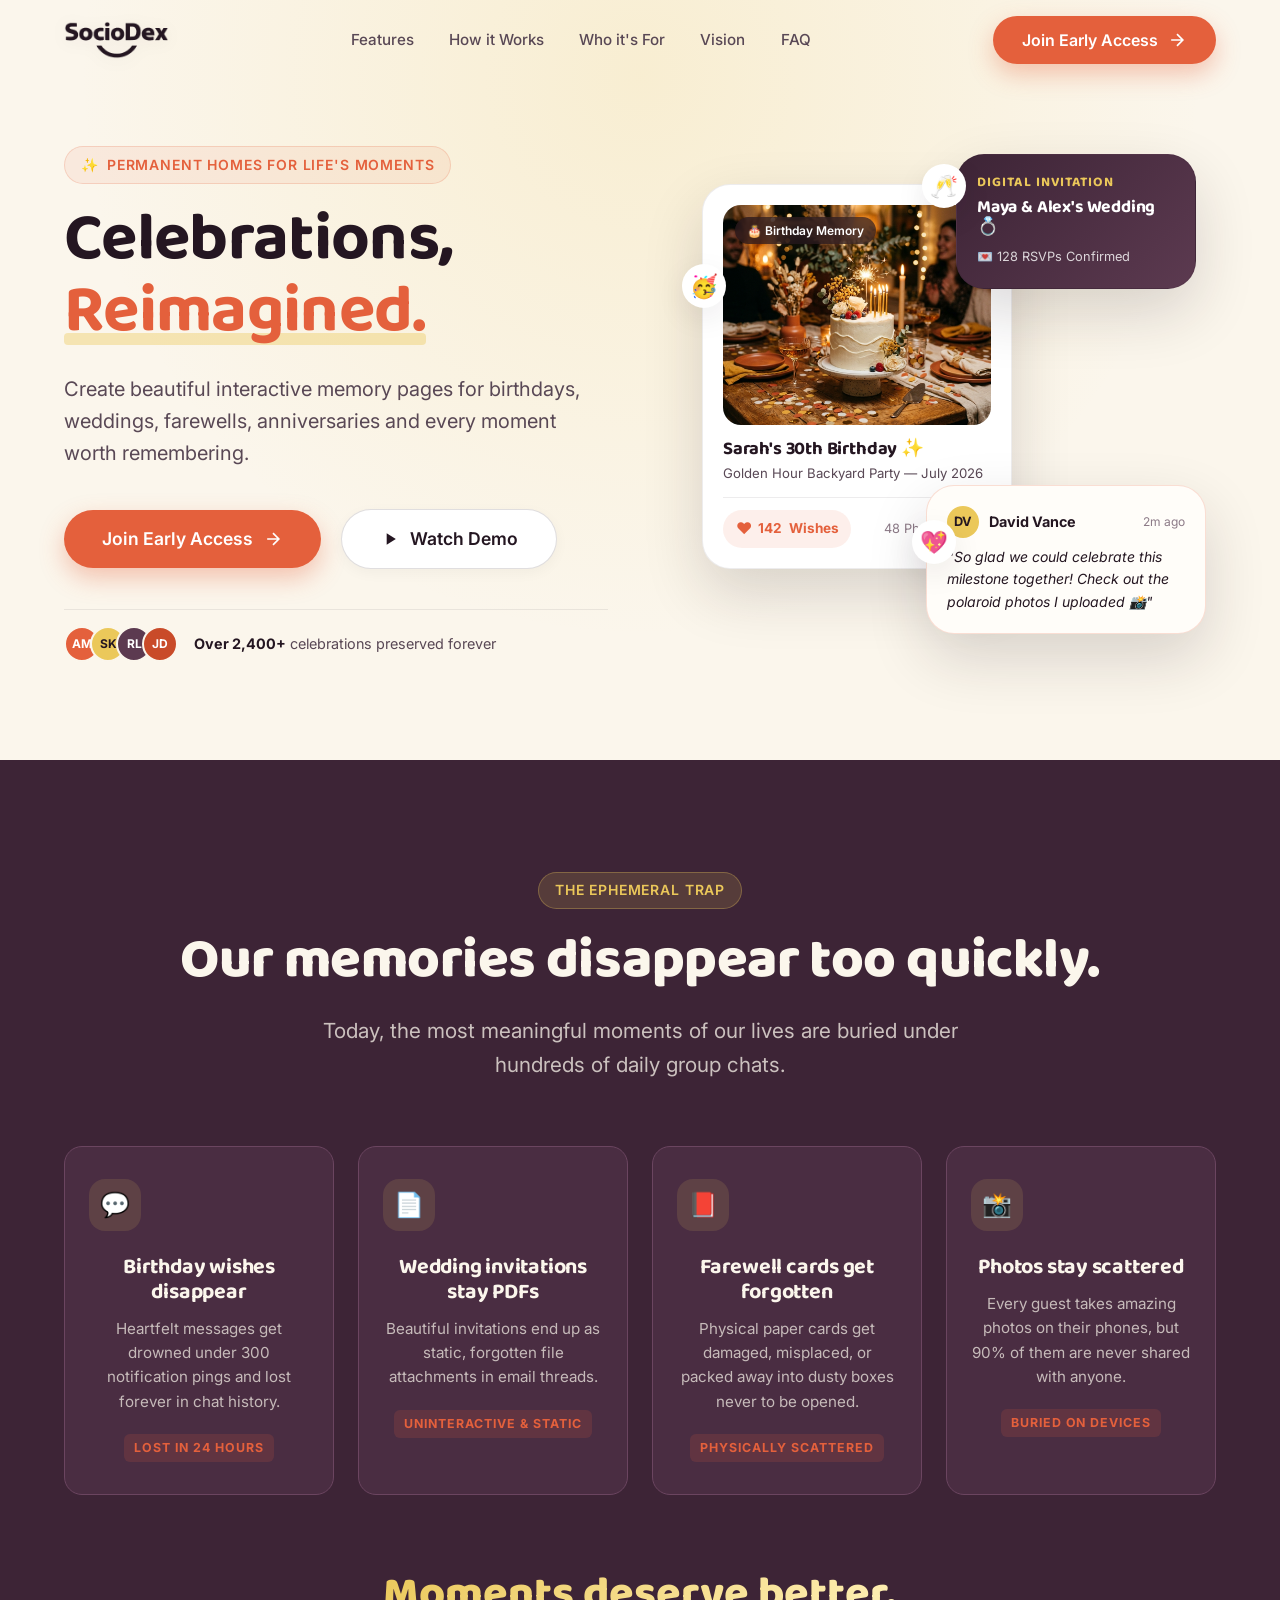
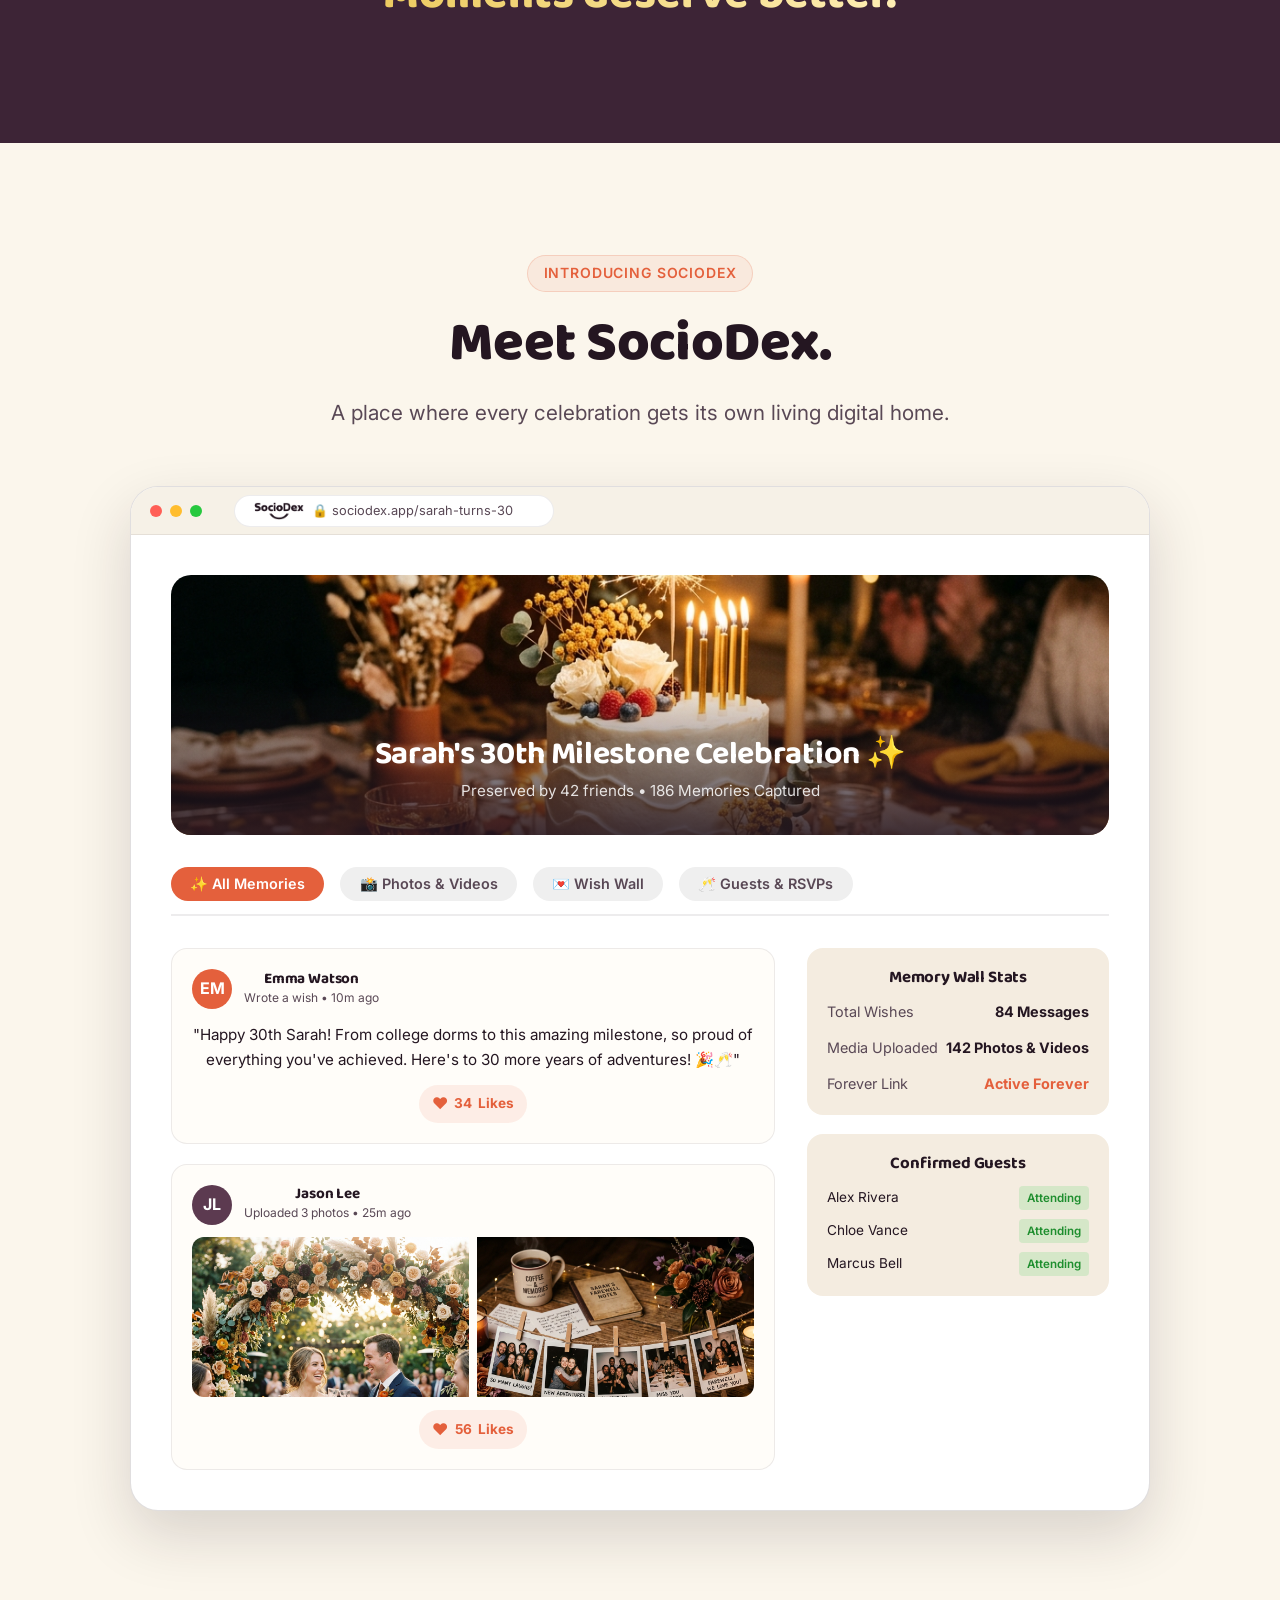
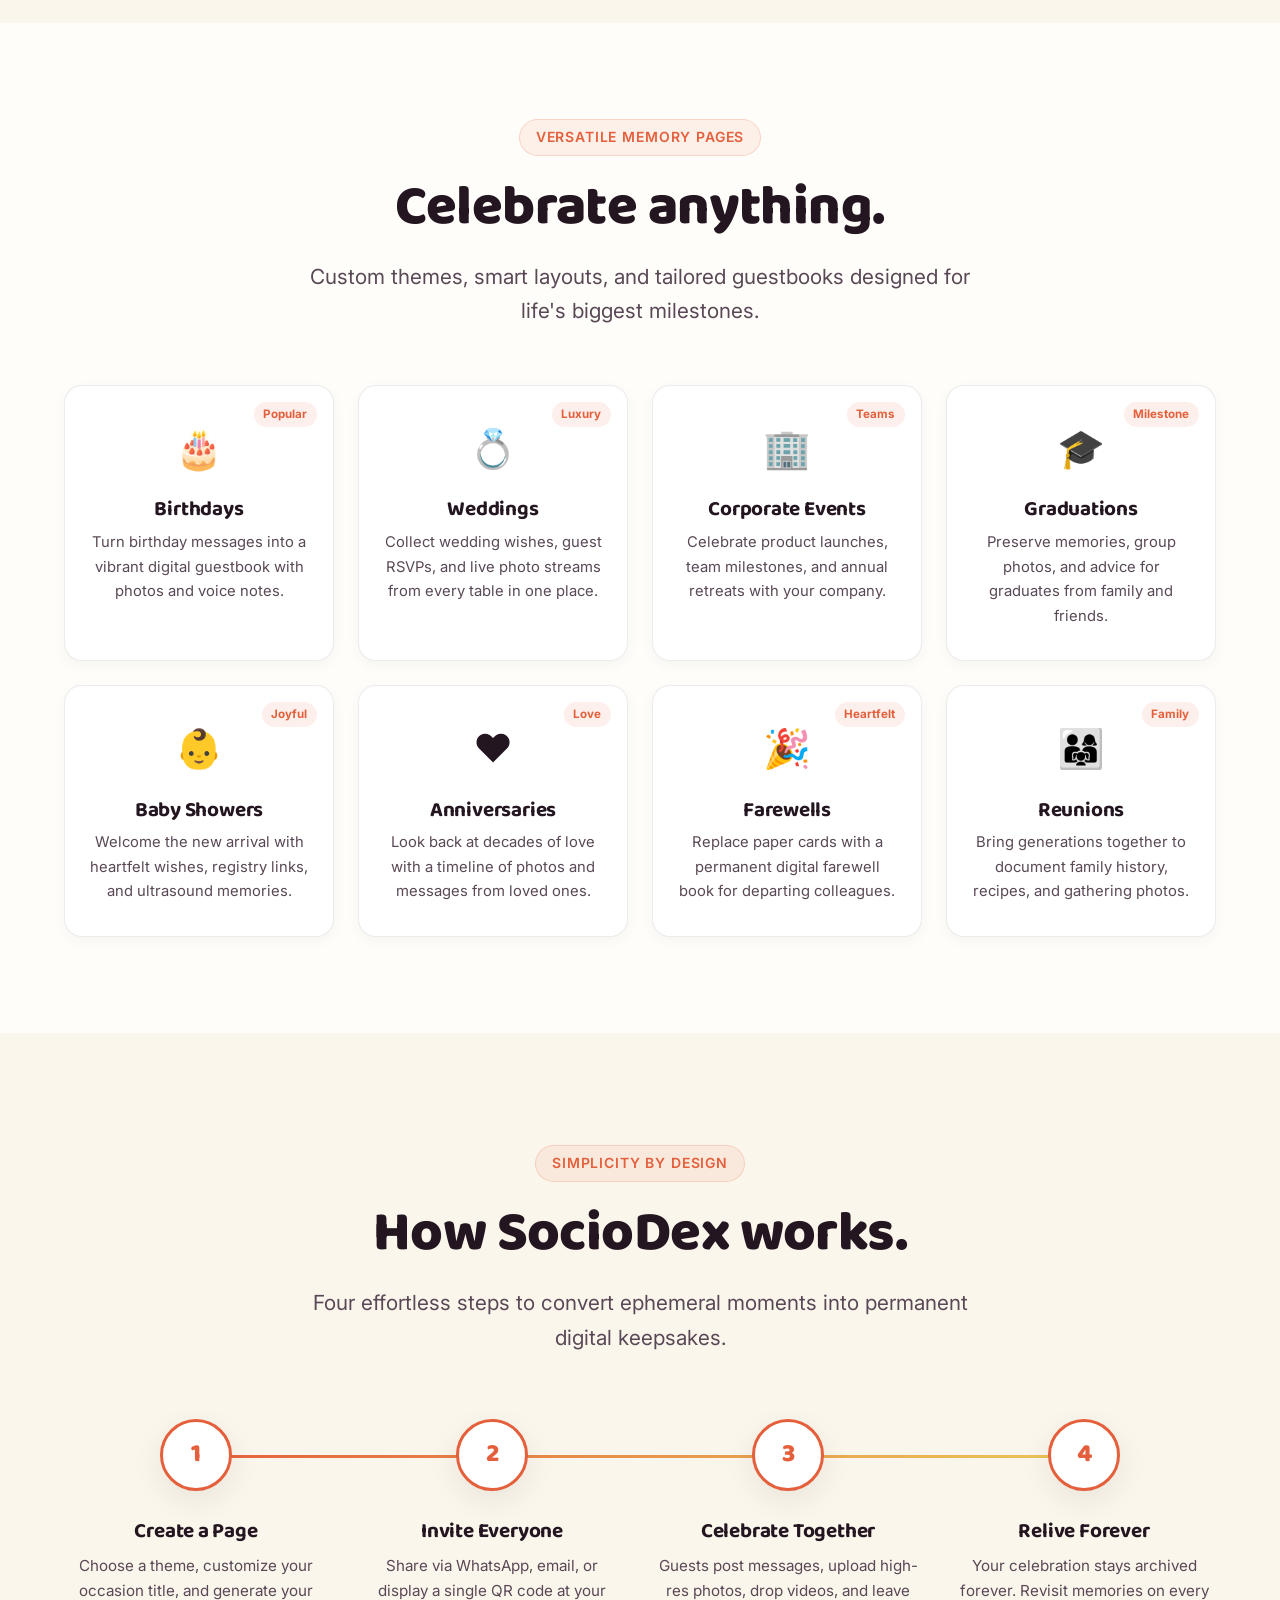
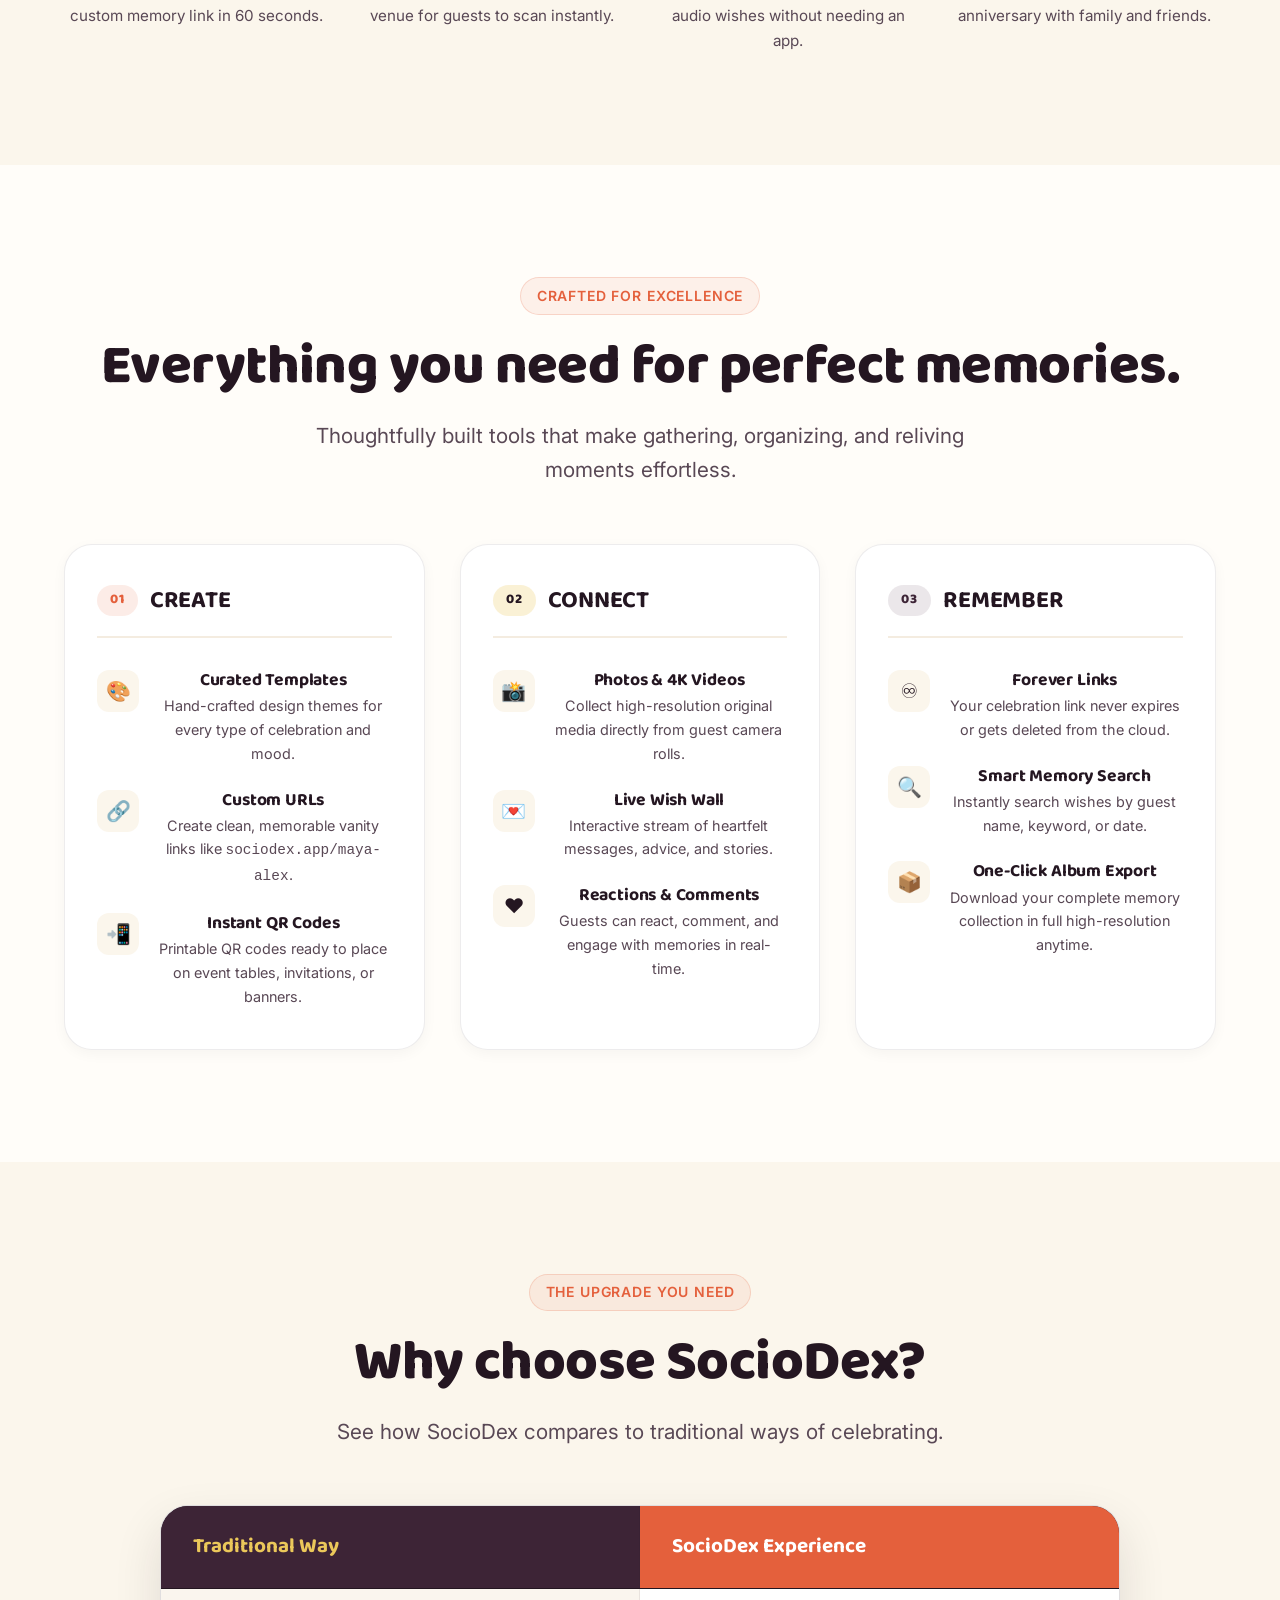
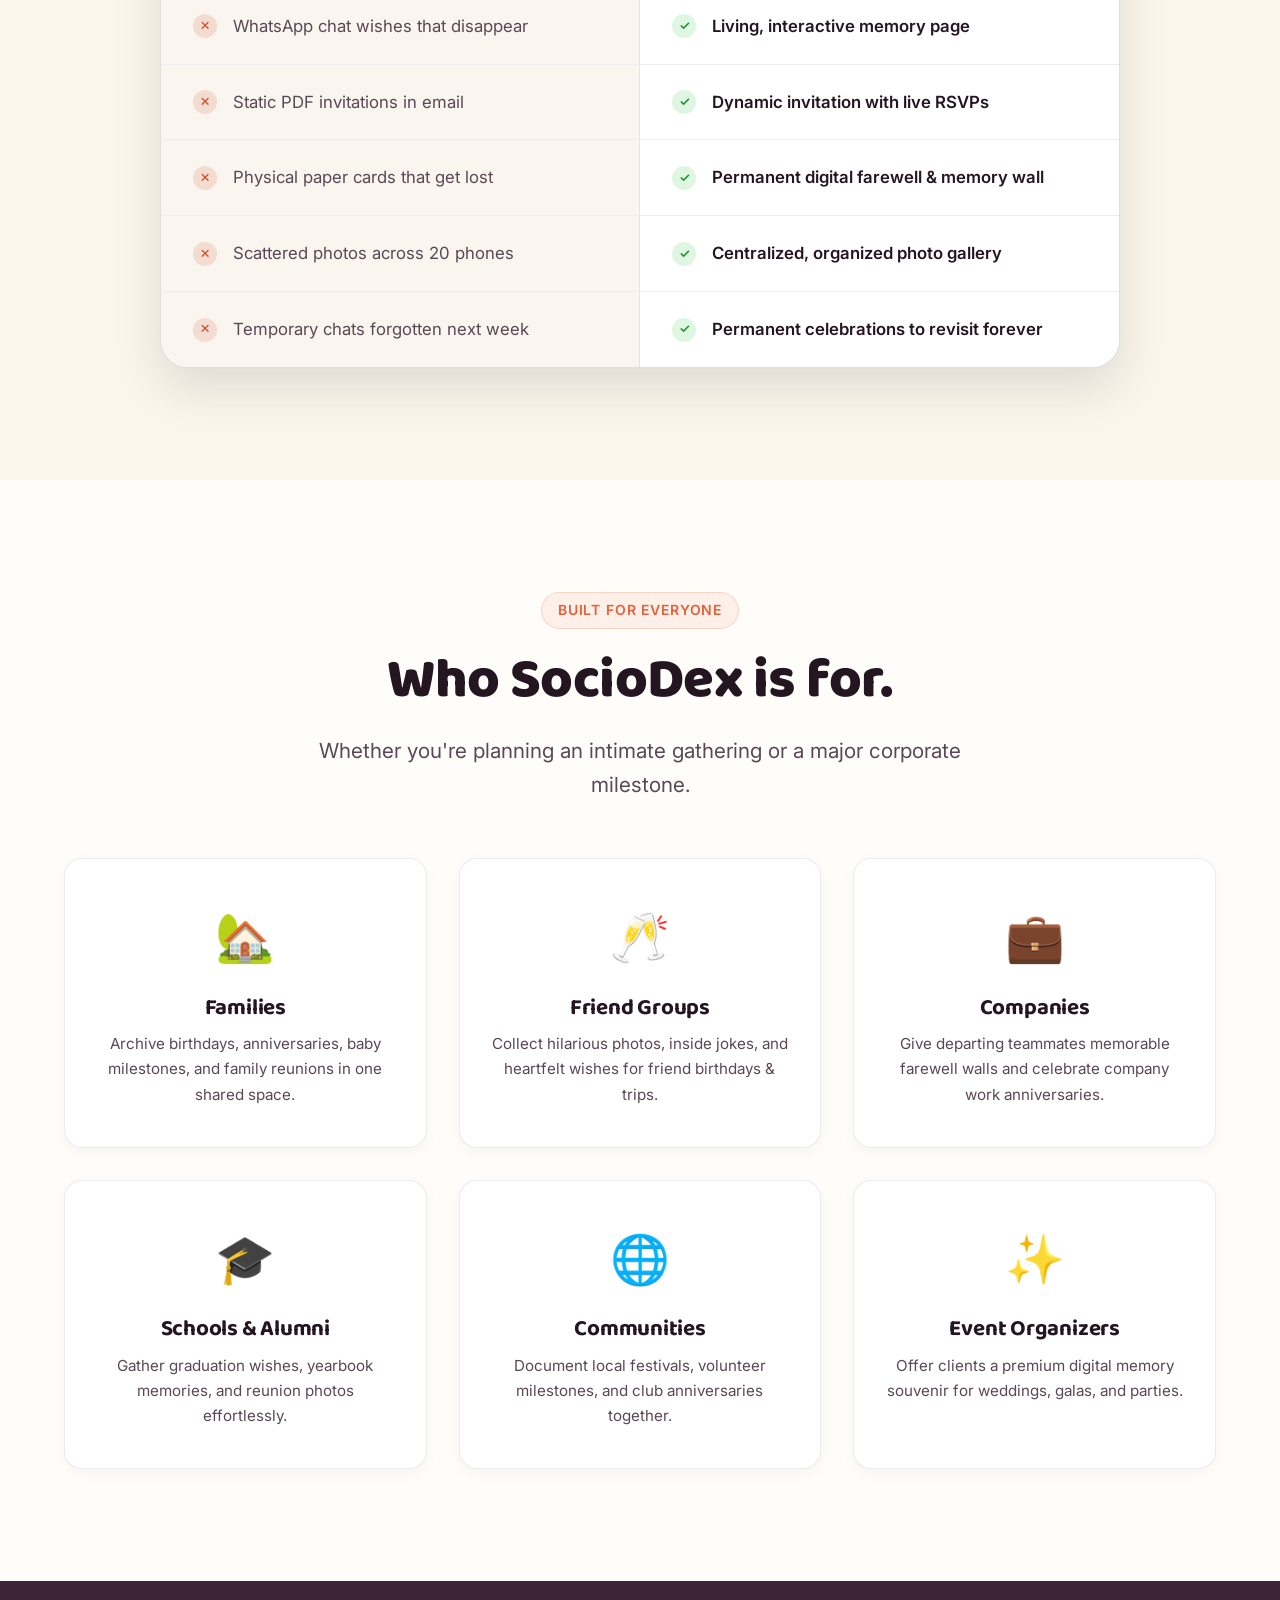
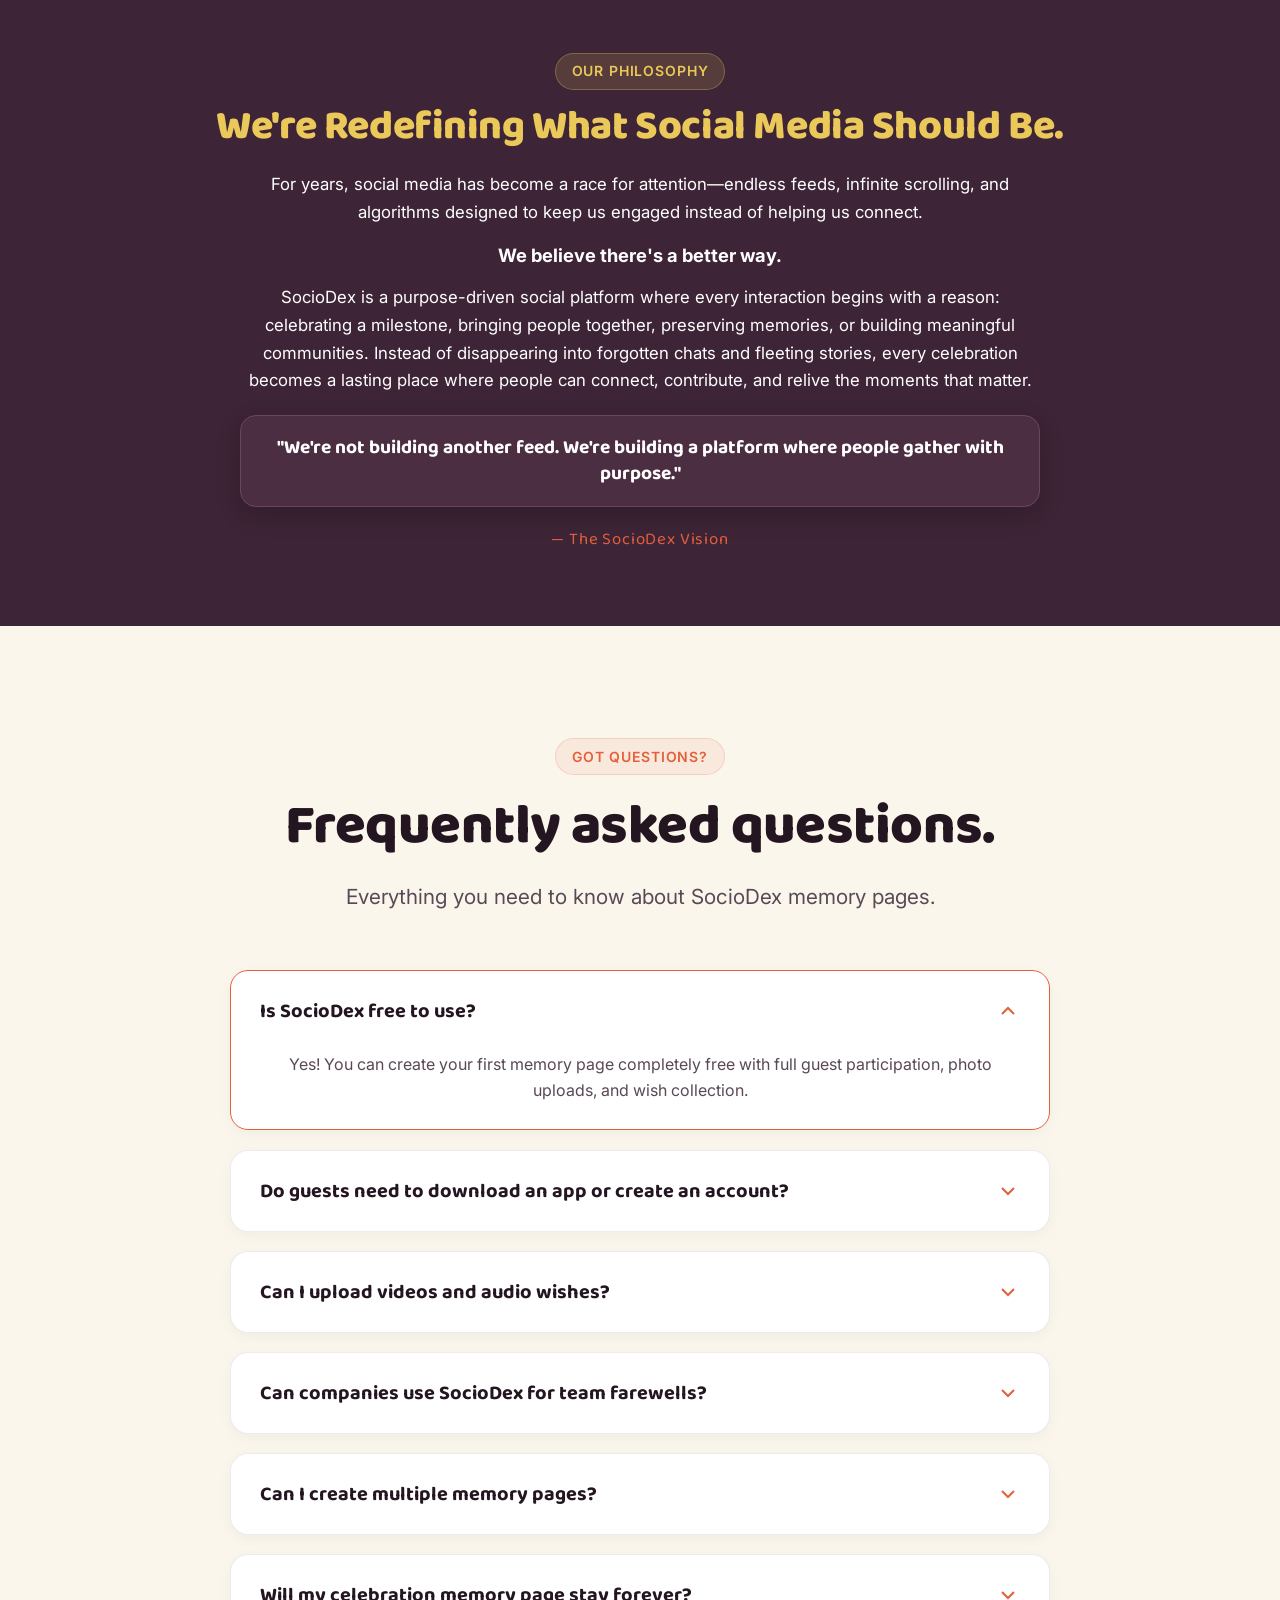
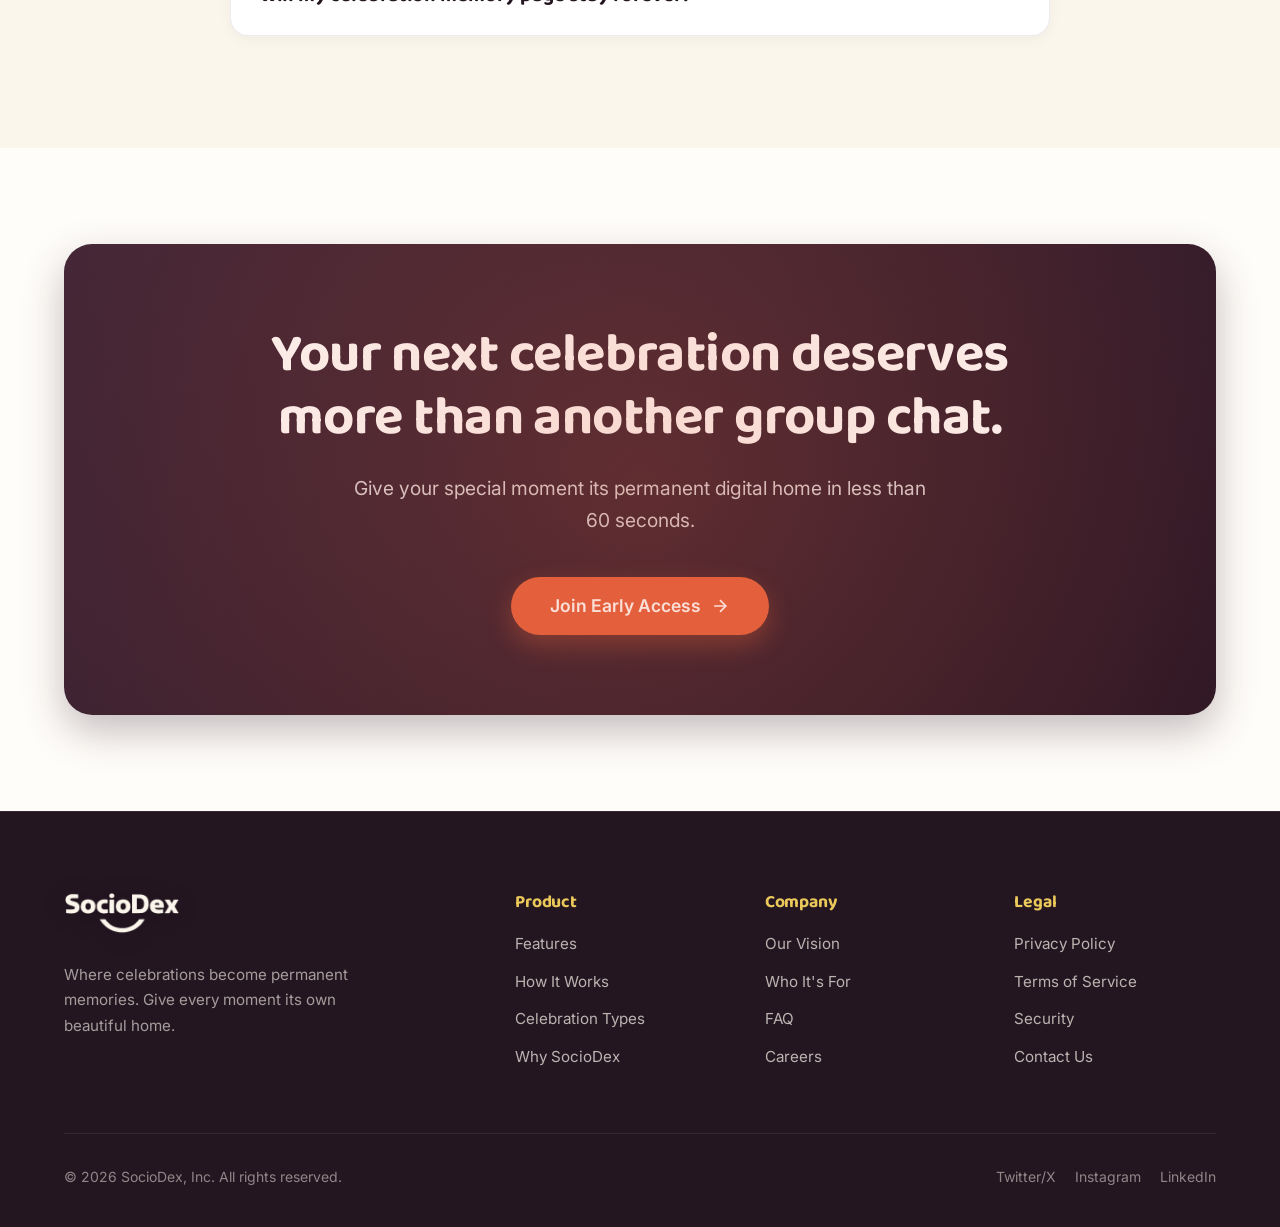
==== index.html @ 8b10e203 "Refine Vision section for bright white high-contrast text and compact single viewport height" ====
<!DOCTYPE html>
<html lang="en">
<head>
  <meta charset="UTF-8">
  <meta name="viewport" content="width=device-width, initial-scale=1.0">
  <title>SocioDex — Every celebration deserves a home</title>
  <meta name="description" content="SocioDex gives every celebration its own living digital memory page. Preserving birthdays, weddings, farewells, anniversaries, and life's moments forever.">
  
  <!-- Favicon & Stylesheet -->
  <link rel="icon" type="image/png" href="assets/images/logo_transparent.png">
  <link rel="stylesheet" href="styles.css">
  
  <!-- Preconnect Fonts -->
  <link rel="preconnect" href="https://fonts.googleapis.com">
  <link rel="preconnect" href="https://fonts.gstatic.com" crossorigin>
</head>
<body>

  <!-- Top Reading Progress Indicator -->
  <div id="scroll-progress"></div>

  <!-- Canvas Confetti Overlay -->
  <canvas id="confetti-canvas"></canvas>

  <!-- ------------------------------------------------------------------------
       NAVBAR
       ------------------------------------------------------------------------ -->
  <nav class="navbar">
    <div class="container navbar-container">
      <a href="#" class="brand-logo">
        <img src="assets/images/logo_transparent.png" alt="SocioDex Logo" class="brand-logo-img">
      </a>

      <ul class="nav-links">
        <li><a href="#features" class="nav-link">Features</a></li>
        <li><a href="#how-it-works" class="nav-link">How it Works</a></li>
        <li><a href="#who-its-for" class="nav-link">Who it's For</a></li>
        <li><a href="#vision" class="nav-link">Vision</a></li>
        <li><a href="#faq" class="nav-link">FAQ</a></li>
      </ul>

      <div class="nav-actions">
        <button class="btn btn-primary btn-trigger-early-access">
          Join Early Access
          <svg class="btn-icon" viewBox="0 0 24 24" fill="none" stroke="currentColor" stroke-width="2">
            <path d="M5 12h14M12 5l7 7-7 7"/>
          </svg>
        </button>
      </div>
    </div>
  </nav>

  <!-- ------------------------------------------------------------------------
       SECTION 1: HERO
       ------------------------------------------------------------------------ -->
  <header class="hero-section">
    <div class="container hero-grid">
      <div class="hero-content reveal-fade-up">
        <div class="eyebrow">
          <span>✨</span> Permanent Homes for Life's Moments
        </div>
        <h1 class="hero-headline">
          Celebrations, <span>Reimagined.</span>
        </h1>
        <p class="hero-subheadline">
          Create beautiful interactive memory pages for birthdays, weddings, farewells, anniversaries and every moment worth remembering.
        </p>

        <div class="hero-ctas">
          <button class="btn btn-primary btn-large btn-trigger-early-access">
            Join Early Access
            <svg class="btn-icon" viewBox="0 0 24 24" fill="none" stroke="currentColor" stroke-width="2">
              <path d="M5 12h14M12 5l7 7-7 7"/>
            </svg>
          </button>
          <button class="btn btn-secondary btn-large btn-trigger-demo">
            <svg width="20" height="20" viewBox="0 0 24 24" fill="currentColor">
              <path d="M8 5v14l11-7z"/>
            </svg>
            Watch Demo
          </button>
        </div>

        <div class="hero-social-proof">
          <div class="avatar-group">
            <div class="avatar-img" style="background-color: #E4603C;">AM</div>
            <div class="avatar-img" style="background-color: #EBC85A; color: #241621;">SK</div>
            <div class="avatar-img" style="background-color: #5C3A50;">RL</div>
            <div class="avatar-img" style="background-color: #C94B29;">JD</div>
          </div>
          <div class="proof-text">
            <strong>Over 2,400+</strong> celebrations preserved forever
          </div>
        </div>
      </div>

      <!-- Hero Visual Stage -->
      <div class="hero-visual-stage reveal-scale-in">
        <!-- Main Photo Card -->
        <div class="hero-card-base card-main-photo">
          <div class="card-photo-wrapper">
            <img src="assets/images/birthday.jpg" alt="Sarah's 30th Birthday">
            <span class="card-tag">🎂 Birthday Memory</span>
          </div>
          <div class="card-photo-info">
            <h4>Sarah's 30th Birthday ✨</h4>
            <p>Golden Hour Backyard Party — July 2026</p>
          </div>
          <div class="card-reactions-bar">
            <span class="like-btn-demo">
              <span class="heart-pop-icon">❤️</span> <span class="heart-count">142</span> Wishes
            </span>
            <span style="font-size: 0.8rem; color: var(--color-ink-light);">48 Photos Added</span>
          </div>
        </div>

        <!-- Invite Badge Card -->
        <div class="hero-card-base card-invite-badge">
          <h5>Digital Invitation</h5>
          <h4>Maya & Alex's Wedding 💍</h4>
          <div class="invite-avatars">
            <span>💌 128 RSVPs Confirmed</span>
          </div>
        </div>

        <!-- Wish Bubble Card -->
        <div class="hero-card-base card-wish-bubble">
          <div class="wish-header">
            <div class="wish-avatar">DV</div>
            <div class="wish-author">David Vance</div>
            <div class="wish-time">2m ago</div>
          </div>
          <div class="wish-text">
            "So glad we could celebrate this milestone together! Check out the polaroid photos I uploaded 📸"
          </div>
        </div>

        <!-- Floating Reactions -->
        <div class="floating-reaction react-1">🥳</div>
        <div class="floating-reaction react-2">💖</div>
        <div class="floating-reaction react-3">🥂</div>
      </div>
    </div>
  </header>

  <main>
    <!-- ------------------------------------------------------------------------
         SECTION 2: THE PROBLEM (DARK PLUM)
         ------------------------------------------------------------------------ -->
    <section class="problem-section" id="problem">
      <div class="container text-center">
        <div class="eyebrow eyebrow-dark reveal-fade-up">
          The Ephemeral Trap
        </div>
        <h2 class="section-heading reveal-fade-up">
          Our memories disappear too quickly.
        </h2>
        <p class="section-subtitle reveal-fade-up">
          Today, the most meaningful moments of our lives are buried under hundreds of daily group chats.
        </p>

        <div class="problem-grid">
          <div class="problem-card reveal-fade-up">
            <div class="problem-icon-wrap">💬</div>
            <h3>Birthday wishes disappear</h3>
            <p>Heartfelt messages get drowned under 300 notification pings and lost forever in chat history.</p>
            <span class="faded-status">Lost in 24 hours</span>
          </div>

          <div class="problem-card reveal-fade-up" style="transition-delay: 0.1s;">
            <div class="problem-icon-wrap">📄</div>
            <h3>Wedding invitations stay PDFs</h3>
            <p>Beautiful invitations end up as static, forgotten file attachments in email threads.</p>
            <span class="faded-status">Uninteractive & Static</span>
          </div>

          <div class="problem-card reveal-fade-up" style="transition-delay: 0.2s;">
            <div class="problem-icon-wrap">📕</div>
            <h3>Farewell cards get forgotten</h3>
            <p>Physical paper cards get damaged, misplaced, or packed away into dusty boxes never to be opened.</p>
            <span class="faded-status">Physically Scattered</span>
          </div>

          <div class="problem-card reveal-fade-up" style="transition-delay: 0.3s;">
            <div class="problem-icon-wrap">📸</div>
            <h3>Photos stay scattered</h3>
            <p>Every guest takes amazing photos on their phones, but 90% of them are never shared with anyone.</p>
            <span class="faded-status">Buried on Devices</span>
          </div>
        </div>

        <div class="problem-punchline reveal-scale-in">
          <span class="punchline-badge">Moments deserve better.</span>
        </div>
      </div>
    </section>

    <!-- ------------------------------------------------------------------------
         SECTION 3: THE SOLUTION (INTERACTIVE MOCKUP)
         ------------------------------------------------------------------------ -->
    <section class="solution-section" id="solution">
      <div class="container text-center">
        <div class="eyebrow reveal-fade-up">
          Introducing SocioDex
        </div>
        <h2 class="section-heading reveal-fade-up">
          Meet SocioDex.
        </h2>
        <p class="section-subtitle reveal-fade-up">
          A place where every celebration gets its own living digital home.
        </p>

        <!-- Interactive Mockup Stage -->
        <div class="mockup-wrapper reveal-scale-in">
          <div class="mockup-header-bar">
            <div class="mac-btn mac-close"></div>
            <div class="mac-btn mac-min"></div>
            <div class="mac-btn mac-max"></div>
            <div class="mockup-address-bar">
              <img src="assets/images/logo_transparent.png" alt="SocioDex" style="height: 18px; width: auto; display: inline-block;">
              <span>🔒 sociodex.app/sarah-turns-30</span>
            </div>
          </div>

          <div class="mockup-body">
            <!-- Mockup Banner -->
            <div class="mockup-hero-banner">
              <img src="assets/images/birthday.jpg" alt="Sarah's 30th Celebration">
              <div class="mockup-banner-overlay">
                <h3>Sarah's 30th Milestone Celebration ✨</h3>
                <p>Preserved by 42 friends • 186 Memories Captured</p>
              </div>
            </div>

            <!-- Mockup Nav Tabs -->
            <div class="mockup-nav-tabs">
              <button class="mockup-tab active" data-category="all">✨ All Memories</button>
              <button class="mockup-tab" data-category="photos">📸 Photos & Videos</button>
              <button class="mockup-tab" data-category="wishes">💌 Wish Wall</button>
              <button class="mockup-tab" data-category="rsvps">🥂 Guests & RSVPs</button>
            </div>

            <!-- Mockup Grid Content -->
            <div class="mockup-content-grid">
              <div class="mockup-feed-column">
                <div class="feed-card feed-card-dynamic" data-category="wishes">
                  <div class="feed-card-header">
                    <div class="feed-avatar" style="background-color: var(--color-terracotta);">EM</div>
                    <div class="feed-user">
                      <h5>Emma Watson</h5>
                      <p>Wrote a wish • 10m ago</p>
                    </div>
                  </div>
                  <p style="font-size: 0.95rem; color: var(--color-ink);">
                    "Happy 30th Sarah! From college dorms to this amazing milestone, so proud of everything you've achieved. Here's to 30 more years of adventures! 🎉🥂"
                  </p>
                  <div style="margin-top: 0.8rem;">
                    <span class="like-btn-demo">
                      <span class="heart-pop-icon">❤️</span> <span class="heart-count">34</span> Likes
                    </span>
                  </div>
                </div>

                <div class="feed-card feed-card-dynamic" data-category="photos">
                  <div class="feed-card-header">
                    <div class="feed-avatar" style="background-color: var(--color-soft-plum);">JL</div>
                    <div class="feed-user">
                      <h5>Jason Lee</h5>
                      <p>Uploaded 3 photos • 25m ago</p>
                    </div>
                  </div>
                  <div style="display: grid; grid-template-columns: 1fr 1fr; gap: 0.5rem; margin-bottom: 0.8rem; border-radius: 12px; overflow: hidden; height: 160px;">
                    <img src="assets/images/wedding.jpg" style="width:100%; height:100%; object-fit:cover;" alt="Photo memory">
                    <img src="assets/images/farewell.jpg" style="width:100%; height:100%; object-fit:cover;" alt="Photo memory 2">
                  </div>
                  <div>
                    <span class="like-btn-demo">
                      <span class="heart-pop-icon">❤️</span> <span class="heart-count">56</span> Likes
                    </span>
                  </div>
                </div>
              </div>

              <!-- Sidebar Column -->
              <div class="mockup-sidebar-column">
                <div class="sidebar-box">
                  <h4>Memory Wall Stats</h4>
                  <div style="display: flex; flex-direction: column; gap: 0.8rem; font-size: 0.9rem;">
                    <div style="display: flex; justify-content: space-between;">
                      <span style="color: var(--color-ink-muted);">Total Wishes</span>
                      <strong>84 Messages</strong>
                    </div>
                    <div style="display: flex; justify-content: space-between;">
                      <span style="color: var(--color-ink-muted);">Media Uploaded</span>
                      <strong>142 Photos & Videos</strong>
                    </div>
                    <div style="display: flex; justify-content: space-between;">
                      <span style="color: var(--color-ink-muted);">Forever Link</span>
                      <strong style="color: var(--color-terracotta);">Active Forever</strong>
                    </div>
                  </div>
                </div>

                <div class="sidebar-box">
                  <h4>Confirmed Guests</h4>
                  <div class="guest-list-mini">
                    <div class="guest-item">
                      <span>Alex Rivera</span>
                      <span class="guest-status">Attending</span>
                    </div>
                    <div class="guest-item">
                      <span>Chloe Vance</span>
                      <span class="guest-status">Attending</span>
                    </div>
                    <div class="guest-item">
                      <span>Marcus Bell</span>
                      <span class="guest-status">Attending</span>
                    </div>
                  </div>
                </div>
              </div>
            </div>

          </div>
        </div>
      </div>
    </section>

    <!-- ------------------------------------------------------------------------
         SECTION 4: CELEBRATE ANYTHING
         ------------------------------------------------------------------------ -->
    <section class="celebrate-section" id="celebrate">
      <div class="container text-center">
        <div class="eyebrow reveal-fade-up">
          Versatile Memory Pages
        </div>
        <h2 class="section-heading reveal-fade-up">
          Celebrate anything.
        </h2>
        <p class="section-subtitle reveal-fade-up">
          Custom themes, smart layouts, and tailored guestbooks designed for life's biggest milestones.
        </p>

        <div class="celebrate-grid">
          <div class="celebrate-card reveal-fade-up">
            <span class="celebrate-pill">Popular</span>
            <div class="celebrate-icon-box">🎂</div>
            <h3>Birthdays</h3>
            <p>Turn birthday messages into a vibrant digital guestbook with photos and voice notes.</p>
          </div>

          <div class="celebrate-card reveal-fade-up" style="transition-delay: 0.1s;">
            <span class="celebrate-pill">Luxury</span>
            <div class="celebrate-icon-box">💍</div>
            <h3>Weddings</h3>
            <p>Collect wedding wishes, guest RSVPs, and live photo streams from every table in one place.</p>
          </div>

          <div class="celebrate-card reveal-fade-up" style="transition-delay: 0.15s;">
            <span class="celebrate-pill">Teams</span>
            <div class="celebrate-icon-box">🏢</div>
            <h3>Corporate Events</h3>
            <p>Celebrate product launches, team milestones, and annual retreats with your company.</p>
          </div>

          <div class="celebrate-card reveal-fade-up" style="transition-delay: 0.2s;">
            <span class="celebrate-pill">Milestone</span>
            <div class="celebrate-icon-box">🎓</div>
            <h3>Graduations</h3>
            <p>Preserve memories, group photos, and advice for graduates from family and friends.</p>
          </div>

          <div class="celebrate-card reveal-fade-up" style="transition-delay: 0.25s;">
            <span class="celebrate-pill">Joyful</span>
            <div class="celebrate-icon-box">👶</div>
            <h3>Baby Showers</h3>
            <p>Welcome the new arrival with heartfelt wishes, registry links, and ultrasound memories.</p>
          </div>

          <div class="celebrate-card reveal-fade-up" style="transition-delay: 0.3s;">
            <span class="celebrate-pill">Love</span>
            <div class="celebrate-icon-box">❤️</div>
            <h3>Anniversaries</h3>
            <p>Look back at decades of love with a timeline of photos and messages from loved ones.</p>
          </div>

          <div class="celebrate-card reveal-fade-up" style="transition-delay: 0.35s;">
            <span class="celebrate-pill">Heartfelt</span>
            <div class="celebrate-icon-box">🎉</div>
            <h3>Farewells</h3>
            <p>Replace paper cards with a permanent digital farewell book for departing colleagues.</p>
          </div>

          <div class="celebrate-card reveal-fade-up" style="transition-delay: 0.4s;">
            <span class="celebrate-pill">Family</span>
            <div class="celebrate-icon-box">👨‍👩‍👧</div>
            <h3>Reunions</h3>
            <p>Bring generations together to document family history, recipes, and gathering photos.</p>
          </div>
        </div>
      </div>
    </section>

    <!-- ------------------------------------------------------------------------
         SECTION 5: HOW IT WORKS
         ------------------------------------------------------------------------ -->
    <section class="how-section" id="how-it-works">
      <div class="container text-center">
        <div class="eyebrow reveal-fade-up">
          Simplicity by Design
        </div>
        <h2 class="section-heading reveal-fade-up">
          How SocioDex works.
        </h2>
        <p class="section-subtitle reveal-fade-up">
          Four effortless steps to convert ephemeral moments into permanent digital keepsakes.
        </p>

        <div class="timeline-wrapper">
          <div class="timeline-line"></div>

          <div class="timeline-step reveal-fade-up">
            <div class="step-node">1</div>
            <div class="step-content">
              <h3>Create a Page</h3>
              <p>Choose a theme, customize your occasion title, and generate your custom memory link in 60 seconds.</p>
            </div>
          </div>

          <div class="timeline-step reveal-fade-up" style="transition-delay: 0.15s;">
            <div class="step-node">2</div>
            <div class="step-content">
              <h3>Invite Everyone</h3>
              <p>Share via WhatsApp, email, or display a single QR code at your venue for guests to scan instantly.</p>
            </div>
          </div>

          <div class="timeline-step reveal-fade-up" style="transition-delay: 0.3s;">
            <div class="step-node">3</div>
            <div class="step-content">
              <h3>Celebrate Together</h3>
              <p>Guests post messages, upload high-res photos, drop videos, and leave audio wishes without needing an app.</p>
            </div>
          </div>

          <div class="timeline-step reveal-fade-up" style="transition-delay: 0.45s;">
            <div class="step-node">4</div>
            <div class="step-content">
              <h3>Relive Forever</h3>
              <p>Your celebration stays archived forever. Revisit memories on every anniversary with family and friends.</p>
            </div>
          </div>
        </div>
      </div>
    </section>

    <!-- ------------------------------------------------------------------------
         SECTION 6: FEATURES MATRIX
         ------------------------------------------------------------------------ -->
    <section class="features-section" id="features">
      <div class="container text-center">
        <div class="eyebrow reveal-fade-up">
          Crafted for Excellence
        </div>
        <h2 class="section-heading reveal-fade-up">
          Everything you need for perfect memories.
        </h2>
        <p class="section-subtitle reveal-fade-up">
          Thoughtfully built tools that make gathering, organizing, and reliving moments effortless.
        </p>

        <div class="features-matrix">
          <!-- Column 1: CREATE -->
          <div class="feature-column reveal-fade-up">
            <div class="column-header">
              <span class="column-badge badge-create">01</span>
              <h3>CREATE</h3>
            </div>
            <div class="feature-list">
              <div class="feature-item">
                <div class="feature-icon-box">🎨</div>
                <div class="feature-info">
                  <h4>Curated Templates</h4>
                  <p>Hand-crafted design themes for every type of celebration and mood.</p>
                </div>
              </div>
              <div class="feature-item">
                <div class="feature-icon-box">🔗</div>
                <div class="feature-info">
                  <h4>Custom URLs</h4>
                  <p>Create clean, memorable vanity links like <code>sociodex.app/maya-alex</code>.</p>
                </div>
              </div>
              <div class="feature-item">
                <div class="feature-icon-box">📲</div>
                <div class="feature-info">
                  <h4>Instant QR Codes</h4>
                  <p>Printable QR codes ready to place on event tables, invitations, or banners.</p>
                </div>
              </div>
            </div>
          </div>

          <!-- Column 2: CONNECT -->
          <div class="feature-column reveal-fade-up" style="transition-delay: 0.15s;">
            <div class="column-header">
              <span class="column-badge badge-connect">02</span>
              <h3>CONNECT</h3>
            </div>
            <div class="feature-list">
              <div class="feature-item">
                <div class="feature-icon-box">📸</div>
                <div class="feature-info">
                  <h4>Photos & 4K Videos</h4>
                  <p>Collect high-resolution original media directly from guest camera rolls.</p>
                </div>
              </div>
              <div class="feature-item">
                <div class="feature-icon-box">💌</div>
                <div class="feature-info">
                  <h4>Live Wish Wall</h4>
                  <p>Interactive stream of heartfelt messages, advice, and stories.</p>
                </div>
              </div>
              <div class="feature-item">
                <div class="feature-icon-box">❤️</div>
                <div class="feature-info">
                  <h4>Reactions & Comments</h4>
                  <p>Guests can react, comment, and engage with memories in real-time.</p>
                </div>
              </div>
            </div>
          </div>

          <!-- Column 3: REMEMBER -->
          <div class="feature-column reveal-fade-up" style="transition-delay: 0.3s;">
            <div class="column-header">
              <span class="column-badge badge-remember">03</span>
              <h3>REMEMBER</h3>
            </div>
            <div class="feature-list">
              <div class="feature-item">
                <div class="feature-icon-box">♾️</div>
                <div class="feature-info">
                  <h4>Forever Links</h4>
                  <p>Your celebration link never expires or gets deleted from the cloud.</p>
                </div>
              </div>
              <div class="feature-item">
                <div class="feature-icon-box">🔍</div>
                <div class="feature-info">
                  <h4>Smart Memory Search</h4>
                  <p>Instantly search wishes by guest name, keyword, or date.</p>
                </div>
              </div>
              <div class="feature-item">
                <div class="feature-icon-box">📦</div>
                <div class="feature-info">
                  <h4>One-Click Album Export</h4>
                  <p>Download your complete memory collection in full high-resolution anytime.</p>
                </div>
              </div>
            </div>
          </div>
        </div>
      </div>
    </section>

    <!-- ------------------------------------------------------------------------
         SECTION 7: WHY SOCIODEX (COMPARISON TABLE)
         ------------------------------------------------------------------------ -->
    <section class="why-section" id="why">
      <div class="container text-center">
        <div class="eyebrow reveal-fade-up">
          The Upgrade You Need
        </div>
        <h2 class="section-heading reveal-fade-up">
          Why choose SocioDex?
        </h2>
        <p class="section-subtitle reveal-fade-up">
          See how SocioDex compares to traditional ways of celebrating.
        </p>

        <div class="comparison-table-wrapper reveal-scale-in">
          <div class="table-row table-header-row">
            <div class="table-cell cell-traditional">Traditional Way</div>
            <div class="table-cell cell-sociodex">SocioDex Experience</div>
          </div>

          <div class="table-row">
            <div class="table-cell cell-traditional">
              <span class="status-icon status-cross">✕</span>
              WhatsApp chat wishes that disappear
            </div>
            <div class="table-cell cell-sociodex">
              <span class="status-icon status-check">✓</span>
              Living, interactive memory page
            </div>
          </div>

          <div class="table-row">
            <div class="table-cell cell-traditional">
              <span class="status-icon status-cross">✕</span>
              Static PDF invitations in email
            </div>
            <div class="table-cell cell-sociodex">
              <span class="status-icon status-check">✓</span>
              Dynamic invitation with live RSVPs
            </div>
          </div>

          <div class="table-row">
            <div class="table-cell cell-traditional">
              <span class="status-icon status-cross">✕</span>
              Physical paper cards that get lost
            </div>
            <div class="table-cell cell-sociodex">
              <span class="status-icon status-check">✓</span>
              Permanent digital farewell & memory wall
            </div>
          </div>

          <div class="table-row">
            <div class="table-cell cell-traditional">
              <span class="status-icon status-cross">✕</span>
              Scattered photos across 20 phones
            </div>
            <div class="table-cell cell-sociodex">
              <span class="status-icon status-check">✓</span>
              Centralized, organized photo gallery
            </div>
          </div>

          <div class="table-row">
            <div class="table-cell cell-traditional">
              <span class="status-icon status-cross">✕</span>
              Temporary chats forgotten next week
            </div>
            <div class="table-cell cell-sociodex">
              <span class="status-icon status-check">✓</span>
              Permanent celebrations to revisit forever
            </div>
          </div>
        </div>
      </div>
    </section>

    <!-- ------------------------------------------------------------------------
         SECTION 8: WHO IT'S FOR
         ------------------------------------------------------------------------ -->
    <section class="audience-section" id="who-its-for">
      <div class="container text-center">
        <div class="eyebrow reveal-fade-up">
          Built for Everyone
        </div>
        <h2 class="section-heading reveal-fade-up">
          Who SocioDex is for.
        </h2>
        <p class="section-subtitle reveal-fade-up">
          Whether you're planning an intimate gathering or a major corporate milestone.
        </p>

        <div class="audience-grid">
          <div class="audience-card reveal-fade-up">
            <div class="audience-icon">🏡</div>
            <h3>Families</h3>
            <p>Archive birthdays, anniversaries, baby milestones, and family reunions in one shared space.</p>
          </div>

          <div class="audience-card reveal-fade-up" style="transition-delay: 0.1s;">
            <div class="audience-icon">🥂</div>
            <h3>Friend Groups</h3>
            <p>Collect hilarious photos, inside jokes, and heartfelt wishes for friend birthdays & trips.</p>
          </div>

          <div class="audience-card reveal-fade-up" style="transition-delay: 0.15s;">
            <div class="audience-icon">💼</div>
            <h3>Companies</h3>
            <p>Give departing teammates memorable farewell walls and celebrate company work anniversaries.</p>
          </div>

          <div class="audience-card reveal-fade-up" style="transition-delay: 0.2s;">
            <div class="audience-icon">🎓</div>
            <h3>Schools & Alumni</h3>
            <p>Gather graduation wishes, yearbook memories, and reunion photos effortlessly.</p>
          </div>

          <div class="audience-card reveal-fade-up" style="transition-delay: 0.25s;">
            <div class="audience-icon">🌐</div>
            <h3>Communities</h3>
            <p>Document local festivals, volunteer milestones, and club anniversaries together.</p>
          </div>

          <div class="audience-card reveal-fade-up" style="transition-delay: 0.3s;">
            <div class="audience-icon">✨</div>
            <h3>Event Organizers</h3>
            <p>Offer clients a premium digital memory souvenir for weddings, galas, and parties.</p>
          </div>
        </div>
      </div>
    </section>

    <!-- ------------------------------------------------------------------------
         SECTION 9: OUR VISION
         ------------------------------------------------------------------------ -->
    <section class="vision-section" id="vision">
      <div class="container text-center">
        <div class="eyebrow eyebrow-dark reveal-fade-up" style="margin-bottom: 0.8rem;">
          Our Philosophy
        </div>
        <h2 class="vision-quote reveal-scale-in">
          We're Redefining What Social Media Should Be.
        </h2>
        
        <div class="vision-body reveal-fade-up" style="max-width: 800px;">
          <p style="color: #FFFFFF;">
            For years, social media has become a race for attention—endless feeds, infinite scrolling, and algorithms designed to keep us engaged instead of helping us connect.
          </p>
          <p style="margin-top: 0.85rem; font-weight: 700; color: var(--color-mustard); font-size: 1.15rem;">
            We believe there's a better way.
          </p>
          <p style="margin-top: 0.85rem; color: #FFFFFF;">
            SocioDex is a purpose-driven social platform where every interaction begins with a reason: celebrating a milestone, bringing people together, preserving memories, or building meaningful communities. Instead of disappearing into forgotten chats and fleeting stories, every celebration becomes a lasting place where people can connect, contribute, and relive the moments that matter.
          </p>
          <div style="margin-top: 1.25rem; padding: 1.2rem 1.6rem; background-color: rgba(92, 58, 80, 0.45); border: 1px solid var(--color-dark-plum-border); border-radius: 16px; box-shadow: 0 8px 24px rgba(0,0,0,0.2);">
            <p style="font-family: var(--font-heading); font-size: 1.2rem; font-weight: 700; color: var(--color-cream); margin: 0; line-height: 1.35;">
              "We're not building another feed. We're building a platform where people gather with purpose."
            </p>
          </div>
        </div>

        <div class="vision-signature reveal-fade-up" style="margin-top: 1.25rem;">
          — The SocioDex Vision
        </div>
      </div>
    </section>

    <!-- ------------------------------------------------------------------------
         SECTION 10: FAQ
         ------------------------------------------------------------------------ -->
    <section class="faq-section" id="faq">
      <div class="container text-center">
        <div class="eyebrow reveal-fade-up">
          Got Questions?
        </div>
        <h2 class="section-heading reveal-fade-up">
          Frequently asked questions.
        </h2>
        <p class="section-subtitle reveal-fade-up">
          Everything you need to know about SocioDex memory pages.
        </p>

        <div class="faq-container reveal-scale-in">
          <div class="faq-item active">
            <button class="faq-question">
              Is SocioDex free to use?
              <svg class="faq-icon-chevron" viewBox="0 0 24 24" fill="none" stroke="currentColor" stroke-width="2">
                <path d="M6 9l6 6 6-6"/>
              </svg>
            </button>
            <div class="faq-answer">
              <p>Yes! You can create your first memory page completely free with full guest participation, photo uploads, and wish collection.</p>
            </div>
          </div>

          <div class="faq-item">
            <button class="faq-question">
              Do guests need to download an app or create an account?
              <svg class="faq-icon-chevron" viewBox="0 0 24 24" fill="none" stroke="currentColor" stroke-width="2">
                <path d="M6 9l6 6 6-6"/>
              </svg>
            </button>
            <div class="faq-answer">
              <p>Not at all! Guests can simply tap your link or scan your event QR code in any mobile browser to leave wishes and photos instantly.</p>
            </div>
          </div>

          <div class="faq-item">
            <button class="faq-question">
              Can I upload videos and audio wishes?
              <svg class="faq-icon-chevron" viewBox="0 0 24 24" fill="none" stroke="currentColor" stroke-width="2">
                <path d="M6 9l6 6 6-6"/>
              </svg>
            </button>
            <div class="faq-answer">
              <p>Yes! SocioDex supports high-definition video clips, voice note wishes, photos, and formatted text messages.</p>
            </div>
          </div>

          <div class="faq-item">
            <button class="faq-question">
              Can companies use SocioDex for team farewells?
              <svg class="faq-icon-chevron" viewBox="0 0 24 24" fill="none" stroke="currentColor" stroke-width="2">
                <path d="M6 9l6 6 6-6"/>
              </svg>
            </button>
            <div class="faq-answer">
              <p>Absolutely. Companies love using SocioDex as a modern, permanent digital farewell book and team celebration hub.</p>
            </div>
          </div>

          <div class="faq-item">
            <button class="faq-question">
              Can I create multiple memory pages?
              <svg class="faq-icon-chevron" viewBox="0 0 24 24" fill="none" stroke="currentColor" stroke-width="2">
                <path d="M6 9l6 6 6-6"/>
              </svg>
            </button>
            <div class="faq-answer">
              <p>Yes! You can manage multiple celebration pages from your dashboard for birthdays, weddings, anniversaries, and more.</p>
            </div>
          </div>

          <div class="faq-item">
            <button class="faq-question">
              Will my celebration memory page stay forever?
              <svg class="faq-icon-chevron" viewBox="0 0 24 24" fill="none" stroke="currentColor" stroke-width="2">
                <path d="M6 9l6 6 6-6"/>
              </svg>
            </button>
            <div class="faq-answer">
              <p>Yes. The core philosophy of SocioDex is permanence. Your celebration page link will remain accessible so you can relive it year after year.</p>
            </div>
          </div>
        </div>
      </div>
    </section>

    <!-- ------------------------------------------------------------------------
         SECTION 11: FINAL CTA
         ------------------------------------------------------------------------ -->
    <section class="final-cta-section">
      <div class="container">
        <div class="cta-banner reveal-scale-in">
          <h2>Your next celebration deserves more than another group chat.</h2>
          <p>Give your special moment its permanent digital home in less than 60 seconds.</p>
          <button class="btn btn-primary btn-large btn-trigger-early-access">
            Join Early Access
            <svg class="btn-icon" viewBox="0 0 24 24" fill="none" stroke="currentColor" stroke-width="2">
              <path d="M5 12h14M12 5l7 7-7 7"/>
            </svg>
          </button>
        </div>
      </div>
    </section>
  </main>

  <!-- ------------------------------------------------------------------------
       FOOTER
       ------------------------------------------------------------------------ -->
  <footer class="footer">
    <div class="container">
      <div class="footer-grid">
        <div class="footer-brand">
          <a href="#" class="brand-logo">
            <img src="assets/images/logo_white.png" alt="SocioDex Logo" class="footer-logo-img">
          </a>
          <p>Where celebrations become permanent memories. Give every moment its own beautiful home.</p>
        </div>

        <div class="footer-column">
          <h4>Product</h4>
          <ul class="footer-links">
            <li><a href="#features">Features</a></li>
            <li><a href="#how-it-works">How It Works</a></li>
            <li><a href="#celebrate">Celebration Types</a></li>
            <li><a href="#why">Why SocioDex</a></li>
          </ul>
        </div>

        <div class="footer-column">
          <h4>Company</h4>
          <ul class="footer-links">
            <li><a href="#vision">Our Vision</a></li>
            <li><a href="#who-its-for">Who It's For</a></li>
            <li><a href="#faq">FAQ</a></li>
            <li><a href="#">Careers</a></li>
          </ul>
        </div>

        <div class="footer-column">
          <h4>Legal</h4>
          <ul class="footer-links">
            <li><a href="#">Privacy Policy</a></li>
            <li><a href="#">Terms of Service</a></li>
            <li><a href="#">Security</a></li>
            <li><a href="#">Contact Us</a></li>
          </ul>
        </div>
      </div>

      <div class="footer-bottom">
        <div>© 2026 SocioDex, Inc. All rights reserved.</div>
        <div style="display: flex; gap: 1.2rem;">
          <a href="#">Twitter/X</a>
          <a href="#">Instagram</a>
          <a href="#">LinkedIn</a>
        </div>
      </div>
    </div>
  </footer>

  <!-- ------------------------------------------------------------------------
       MODALS: EARLY ACCESS & DEMO
       ------------------------------------------------------------------------ -->
  <!-- Early Access Modal -->
  <div class="modal-overlay" id="early-access-modal">
    <div class="modal-card">
      <button class="modal-close-btn">&times;</button>
      <img src="assets/images/logo_transparent.png" alt="SocioDex Logo" class="modal-logo-img">
      <h3>Join SocioDex Early Access 🎉</h3>
      <p>Be the first to create permanent memory pages for your upcoming celebrations.</p>

      <form class="modal-form" id="early-access-form">
        <div class="form-group">
          <label for="user-email">Your Email Address</label>
          <input type="email" id="user-email" class="form-input" placeholder="sarah@example.com" required>
        </div>

        <div class="form-group">
          <label for="celebration-type">What are you celebrating next?</label>
          <select id="celebration-type" class="form-select">
            <option value="birthday">🎂 Birthday</option>
            <option value="wedding">💍 Wedding</option>
            <option value="farewell">🎉 Farewell</option>
            <option value="anniversary">❤️ Anniversary</option>
            <option value="corporate">🏢 Corporate Event</option>
            <option value="other">✨ Other Moment</option>
          </select>
        </div>

        <button type="submit" class="btn btn-primary btn-large" style="width: 100%; margin-top: 0.5rem;">
          Get VIP Early Access
        </button>
      </form>

      <div id="form-success-state" style="display: none; text-align: center; padding: 1.5rem 0;">
        <div style="font-size: 3rem; margin-bottom: 0.5rem;">🥳</div>
        <h4 style="font-size: 1.4rem; color: var(--color-terracotta); margin-bottom: 0.4rem;">You're on the VIP list!</h4>
        <p style="font-size: 0.95rem; color: var(--color-ink-muted);">We'll send your exclusive invite code very soon.</p>
      </div>
    </div>
  </div>

  <!-- Watch Demo Modal -->
  <div class="modal-overlay" id="demo-modal">
    <div class="modal-card" style="max-width: 680px;">
      <button class="modal-close-btn">&times;</button>
      <img src="assets/images/logo_transparent.png" alt="SocioDex Logo" class="modal-logo-img">
      <h3>SocioDex Product Tour 🎥</h3>
      <p>Experience how celebrations come alive on SocioDex.</p>
      <div style="background-color: var(--color-dark-plum); border-radius: 16px; height: 320px; display: flex; flex-direction: column; align-items: center; justify-content: center; color: white; text-align: center; padding: 2rem;">
        <div style="width: 64px; height: 64px; border-radius: 50%; background-color: var(--color-terracotta); display: flex; align-items: center; justify-content: center; font-size: 1.8rem; margin-bottom: 1rem; box-shadow: var(--shadow-terracotta-btn);">▶</div>
        <h4 style="color: white; font-size: 1.2rem; margin-bottom: 0.4rem;">Interactive SocioDex Walkthrough</h4>
        <p style="color: rgba(255,255,255,0.7); font-size: 0.875rem;">1-minute tour of living memory pages, guest wishes, and photo galleries.</p>
      </div>
    </div>
  </div>

  <!-- Floating Back to Top Button -->
  <button id="back-to-top" class="back-to-top" aria-label="Back to Top">
    <svg width="24" height="24" viewBox="0 0 24 24" fill="none" stroke="currentColor" stroke-width="2.5">
      <path d="M18 15l-6-6-6 6"/>
    </svg>
  </button>

  <!-- JavaScript -->
  <script src="script.js"></script>
</body>
</html>
---- styles.css ----
/* ==========================================================================
   SOCIODEX - FLAGSHIP LANDING PAGE DESIGN SYSTEM & STYLES
   Inspired by Apple, Notion, Airbnb, Linear, and Arc
   ========================================================================== */

@import url('https://fonts.googleapis.com/css2?family=Baloo+2:wght@500;600;700;800&family=Inter:ital,wght@0,300;0,400;0,500;0,600;0,700;1,400&display=swap');

/* --------------------------------------------------------------------------
   1. DESIGN TOKENS & CSS VARIABLES
   -------------------------------------------------------------------------- */
:root {
  /* Brand Palette */
  --color-cream: #FBF6EC;
  --color-cream-light: #FFFDF9;
  --color-cream-card: #F4ECE0;
  --color-cream-hover: #EEE3D0;
  
  --color-mustard: #EBC85A;
  --color-mustard-light: #F7E49A;
  --color-mustard-glow: rgba(235, 200, 90, 0.25);
  
  --color-terracotta: #E4603C;
  --color-terracotta-hover: #D54F2B;
  --color-terracotta-light: rgba(228, 96, 60, 0.1);
  --color-terracotta-glow: rgba(228, 96, 60, 0.35);
  
  --color-deep-terracotta: #C94B29;
  
  --color-dark-plum: #3D2436;
  --color-dark-plum-card: #4A2D42;
  --color-dark-plum-border: #6B4560;
  
  --color-soft-plum: #5C3A50;
  --color-soft-plum-light: rgba(92, 58, 80, 0.12);
  
  --color-ink: #241621;
  --color-ink-muted: #594855;
  --color-ink-light: #8C7A87;
  
  --color-white: #FFFFFF;
  --color-border-subtle: rgba(36, 22, 33, 0.08);
  --color-border-medium: rgba(36, 22, 33, 0.14);

  /* Fonts */
  --font-heading: 'Baloo 2', cursive, sans-serif;
  --font-body: 'Inter', system-ui, -apple-system, BlinkMacSystemFont, 'Segoe UI', Roboto, sans-serif;

  /* Shadows */
  --shadow-sm: 0 4px 14px rgba(36, 22, 33, 0.04);
  --shadow-md: 0 10px 30px rgba(36, 22, 33, 0.08);
  --shadow-lg: 0 20px 48px rgba(36, 22, 33, 0.12);
  --shadow-float: 0 24px 60px rgba(36, 22, 33, 0.16);
  --shadow-terracotta-btn: 0 10px 24px rgba(228, 96, 60, 0.35);
  --shadow-plum-glow: 0 16px 40px rgba(61, 36, 54, 0.3);

  /* Transitions */
  --ease-out-expo: cubic-bezier(0.16, 1, 0.3, 1);
  --ease-spring: cubic-bezier(0.34, 1.56, 0.64, 1);
  --transition-fast: 0.2s var(--ease-out-expo);
  --transition-medium: 0.35s var(--ease-out-expo);
  --transition-slow: 0.6s var(--ease-out-expo);

  /* Layout */
  --max-width: 1200px;
  --nav-height: 80px;
  --border-radius-sm: 10px;
  --border-radius-md: 18px;
  --border-radius-lg: 28px;
  --border-radius-pill: 9999px;
}

/* --------------------------------------------------------------------------
   2. GLOBAL RESET & BASE STYLES
   -------------------------------------------------------------------------- */
*, *::before, *::after {
  box-sizing: border-box;
  margin: 0;
  padding: 0;
}

html {
  scroll-behavior: smooth;
  font-size: 16px;
  -webkit-font-smoothing: antialiased;
  -moz-osx-font-smoothing: grayscale;
  text-rendering: optimizeLegibility;
}

body {
  font-family: var(--font-body);
  background-color: var(--color-cream);
  color: var(--color-ink);
  line-height: 1.6;
  overflow-x: hidden;
  position: relative;
}

/* Typography Hierarchy */
h1, h2, h3, h4, h5, h6 {
  font-family: var(--font-heading);
  color: var(--color-ink);
  line-height: 1.15;
  font-weight: 700;
  letter-spacing: -0.01em;
}

p {
  color: var(--color-ink-muted);
  font-size: 1.05rem;
  line-height: 1.65;
}

a {
  color: inherit;
  text-decoration: none;
  transition: color var(--transition-fast);
}

img, svg {
  display: block;
  max-width: 100%;
}

button, input, select, textarea {
  font-family: var(--font-body);
  font-size: 1rem;
  outline: none;
  border: none;
}

/* Layout Utilities */
.container {
  width: 100%;
  max-width: var(--max-width);
  margin-left: auto;
  margin-right: auto;
  padding-left: 1.5rem;
  padding-right: 1.5rem;
}

.text-center { text-align: center; }
.text-left { text-align: left; }

/* Eyebrow Pill */
.eyebrow {
  display: inline-flex;
  align-items: center;
  gap: 0.5rem;
  padding: 0.4rem 1rem;
  border-radius: var(--border-radius-pill);
  background-color: rgba(228, 96, 60, 0.08);
  border: 1px solid rgba(228, 96, 60, 0.2);
  color: var(--color-terracotta);
  font-weight: 600;
  font-size: 0.875rem;
  text-transform: uppercase;
  letter-spacing: 0.06em;
  margin-bottom: 1.25rem;
}

.eyebrow-dark {
  background-color: rgba(235, 200, 90, 0.15);
  border-color: rgba(235, 200, 90, 0.3);
  color: var(--color-mustard);
}

.section-heading {
  font-size: clamp(2.2rem, 4.5vw, 3.5rem);
  margin-bottom: 1.25rem;
  font-weight: 800;
}

.section-subtitle {
  font-size: clamp(1.1rem, 2vw, 1.3rem);
  color: var(--color-ink-muted);
  max-width: 680px;
  margin-left: auto;
  margin-right: auto;
  margin-bottom: 3.5rem;
}

/* Buttons */
.btn {
  display: inline-flex;
  align-items: center;
  justify-content: center;
  gap: 0.6rem;
  padding: 0.9rem 1.8rem;
  border-radius: var(--border-radius-pill);
  font-weight: 600;
  font-size: 1rem;
  cursor: pointer;
  transition: all var(--transition-medium);
  white-space: nowrap;
}

.btn-primary {
  background-color: var(--color-terracotta);
  color: var(--color-white);
  box-shadow: var(--shadow-terracotta-btn);
}

.btn-primary:hover {
  background-color: var(--color-terracotta-hover);
  transform: translateY(-3px);
  box-shadow: 0 14px 28px rgba(228, 96, 60, 0.45);
}

.btn-primary:active {
  transform: translateY(-1px);
}

.btn-secondary {
  background-color: var(--color-white);
  color: var(--color-ink);
  border: 1px solid var(--color-border-medium);
  box-shadow: var(--shadow-sm);
}

.btn-secondary:hover {
  background-color: var(--color-cream-light);
  border-color: var(--color-ink);
  transform: translateY(-2px);
  box-shadow: var(--shadow-md);
}

.btn-large {
  padding: 1.15rem 2.4rem;
  font-size: 1.1rem;
}

.btn-icon {
  width: 20px;
  height: 20px;
  transition: transform var(--transition-fast);
}

.btn:hover .btn-icon {
  transform: translateX(4px);
}

/* --------------------------------------------------------------------------
   3. SCROLL PROGRESS BAR & NAVBAR
   -------------------------------------------------------------------------- */
#scroll-progress {
  position: fixed;
  top: 0;
  left: 0;
  height: 3.5px;
  background: linear-gradient(90deg, var(--color-mustard), var(--color-terracotta), var(--color-deep-terracotta));
  width: 0%;
  z-index: 1000;
  transition: width 0.1s linear;
}

.navbar {
  position: fixed;
  top: 0;
  left: 0;
  right: 0;
  height: var(--nav-height);
  display: flex;
  align-items: center;
  z-index: 999;
  transition: all var(--transition-medium);
  background-color: transparent;
}

.navbar.scrolled {
  background-color: rgba(251, 246, 236, 0.85);
  backdrop-filter: blur(16px);
  -webkit-backdrop-filter: blur(16px);
  border-bottom: 1px solid var(--color-border-subtle);
  box-shadow: 0 4px 20px rgba(36, 22, 33, 0.04);
}

.navbar-container {
  display: flex;
  align-items: center;
  justify-content: space-between;
  width: 100%;
}

.brand-logo {
  display: flex;
  align-items: center;
  gap: 0.65rem;
  font-family: var(--font-heading);
  font-size: 1.65rem;
  font-weight: 800;
  color: var(--color-ink);
}

.brand-logo-img {
  height: 38px;
  width: auto;
  object-fit: contain;
  filter: drop-shadow(0 2px 8px rgba(36, 22, 33, 0.06));
  transition: transform var(--transition-fast);
}

.brand-logo-img:hover {
  transform: scale(1.05);
}

.footer-logo-img {
  height: 42px;
  width: auto;
  object-fit: contain;
  margin-bottom: 0.8rem;
  filter: drop-shadow(0 2px 10px rgba(0, 0, 0, 0.3));
}

.modal-logo-img {
  height: 44px;
  width: auto;
  margin: 0 auto 1.2rem auto;
  display: block;
  object-fit: contain;
}

.logo-icon-wrap {
  width: 38px;
  height: 38px;
  border-radius: 12px;
  background: linear-gradient(135deg, var(--color-terracotta), var(--color-deep-terracotta));
  display: flex;
  align-items: center;
  justify-content: center;
  color: var(--color-white);
  box-shadow: 0 6px 14px rgba(228, 96, 60, 0.35);
}

.logo-icon-wrap svg {
  width: 22px;
  height: 22px;
  fill: currentColor;
}

.brand-name {
  letter-spacing: -0.02em;
}

.brand-name span {
  color: var(--color-terracotta);
}

.nav-links {
  display: flex;
  align-items: center;
  gap: 2.2rem;
  list-style: none;
}

.nav-link {
  font-weight: 500;
  font-size: 0.95rem;
  color: var(--color-ink-muted);
  position: relative;
  padding: 0.4rem 0;
}

.nav-link::after {
  content: '';
  position: absolute;
  bottom: 0;
  left: 0;
  width: 0%;
  height: 2px;
  background-color: var(--color-terracotta);
  transition: width var(--transition-fast);
  border-radius: 2px;
}

.nav-link:hover {
  color: var(--color-ink);
}

.nav-link:hover::after {
  width: 100%;
}

.nav-actions {
  display: flex;
  align-items: center;
  gap: 1rem;
}

.mobile-menu-toggle {
  display: none;
  background: none;
  cursor: pointer;
  padding: 0.5rem;
  color: var(--color-ink);
}

/* --------------------------------------------------------------------------
   4. SECTION 1: HERO SECTION
   -------------------------------------------------------------------------- */
.hero-section {
  padding-top: calc(var(--nav-height) + 4rem);
  padding-bottom: 6rem;
  position: relative;
  overflow: hidden;
  background: radial-gradient(circle at 50% 10%, rgba(235, 200, 90, 0.18) 0%, transparent 60%);
}

.hero-grid {
  display: grid;
  grid-template-columns: 1fr 1fr;
  gap: 4rem;
  align-items: center;
}

.hero-content {
  max-width: 580px;
}

.hero-headline {
  font-size: clamp(2.8rem, 5.5vw, 4.2rem);
  line-height: 1.08;
  margin-bottom: 1.5rem;
  color: var(--color-ink);
}

.hero-headline span {
  color: var(--color-terracotta);
  position: relative;
  display: inline-block;
}

.hero-headline span::after {
  content: '';
  position: absolute;
  bottom: 4px;
  left: 0;
  width: 100%;
  height: 12px;
  background-color: rgba(235, 200, 90, 0.4);
  z-index: -1;
  border-radius: 4px;
}

.hero-subheadline {
  font-size: 1.25rem;
  color: var(--color-ink-muted);
  margin-bottom: 2.5rem;
  line-height: 1.6;
}

.hero-ctas {
  display: flex;
  align-items: center;
  gap: 1.2rem;
  margin-bottom: 2.5rem;
  flex-wrap: wrap;
}

.hero-social-proof {
  display: flex;
  align-items: center;
  gap: 1rem;
  padding-top: 1rem;
  border-top: 1px solid var(--color-border-subtle);
}

.avatar-group {
  display: flex;
  align-items: center;
}

.avatar-img {
  width: 36px;
  height: 36px;
  border-radius: 50%;
  border: 2px solid var(--color-cream);
  margin-left: -10px;
  background-color: var(--color-soft-plum);
  display: flex;
  align-items: center;
  justify-content: center;
  color: white;
  font-size: 0.75rem;
  font-weight: 700;
}

.avatar-img:first-child {
  margin-left: 0;
}

.proof-text {
  font-size: 0.9rem;
  color: var(--color-ink-muted);
}

.proof-text strong {
  color: var(--color-ink);
}

/* Floating Hero Stage */
.hero-visual-stage {
  position: relative;
  height: 520px;
  display: flex;
  align-items: center;
  justify-content: center;
}

.hero-card-base {
  position: absolute;
  background-color: var(--color-white);
  border-radius: var(--border-radius-lg);
  box-shadow: var(--shadow-float);
  border: 1px solid var(--color-border-subtle);
  padding: 1.25rem;
  transition: transform var(--transition-medium), box-shadow var(--transition-medium);
}

.hero-card-base:hover {
  transform: translateY(-6px) scale(1.02);
  box-shadow: 0 30px 70px rgba(36, 22, 33, 0.22);
}

/* Card 1: Main Photo Memory */
.card-main-photo {
  width: 310px;
  top: 40px;
  left: 30px;
  z-index: 3;
  animation: floatSlow 6s ease-in-out infinite alternate;
}

.card-photo-wrapper {
  position: relative;
  border-radius: 18px;
  overflow: hidden;
  height: 220px;
  margin-bottom: 0.85rem;
}

.card-photo-wrapper img {
  width: 100%;
  height: 100%;
  object-fit: cover;
}

.card-tag {
  position: absolute;
  top: 12px;
  left: 12px;
  background-color: rgba(36, 22, 33, 0.65);
  backdrop-filter: blur(8px);
  color: white;
  padding: 0.25rem 0.75rem;
  border-radius: var(--border-radius-pill);
  font-size: 0.75rem;
  font-weight: 600;
}

.card-photo-info h4 {
  font-size: 1.15rem;
  margin-bottom: 0.2rem;
}

.card-photo-info p {
  font-size: 0.825rem;
  color: var(--color-ink-muted);
}

.card-reactions-bar {
  display: flex;
  align-items: center;
  justify-content: space-between;
  margin-top: 0.75rem;
  padding-top: 0.75rem;
  border-top: 1px solid var(--color-border-subtle);
}

.like-btn-demo {
  display: inline-flex;
  align-items: center;
  gap: 0.4rem;
  padding: 0.4rem 0.8rem;
  border-radius: var(--border-radius-pill);
  background-color: rgba(228, 96, 60, 0.1);
  color: var(--color-terracotta);
  font-size: 0.85rem;
  font-weight: 700;
  cursor: pointer;
  transition: transform var(--transition-fast);
}

.like-btn-demo:hover {
  transform: scale(1.08);
}

.heart-pop-icon {
  font-size: 1rem;
}

/* Card 2: Digital Invite Badge */
.card-invite-badge {
  width: 240px;
  top: 10px;
  right: 20px;
  z-index: 4;
  background: linear-gradient(135deg, var(--color-dark-plum), var(--color-soft-plum));
  color: white;
  animation: floatMedium 7s ease-in-out infinite alternate-reverse;
}

.card-invite-badge h5 {
  color: var(--color-mustard);
  font-size: 0.85rem;
  text-transform: uppercase;
  letter-spacing: 0.08em;
  margin-bottom: 0.4rem;
}

.card-invite-badge h4 {
  color: white;
  font-size: 1.1rem;
  margin-bottom: 0.6rem;
}

.invite-avatars {
  display: flex;
  align-items: center;
  gap: 0.5rem;
  font-size: 0.8rem;
  color: rgba(255, 255, 255, 0.8);
}

/* Card 3: Wish Comment Bubble */
.card-wish-bubble {
  width: 280px;
  bottom: 30px;
  right: 10px;
  z-index: 5;
  background-color: var(--color-cream-light);
  border: 1px solid rgba(228, 96, 60, 0.2);
  animation: floatFast 5s ease-in-out infinite alternate;
}

.wish-header {
  display: flex;
  align-items: center;
  gap: 0.6rem;
  margin-bottom: 0.5rem;
}

.wish-avatar {
  width: 32px;
  height: 32px;
  border-radius: 50%;
  background-color: var(--color-mustard);
  display: flex;
  align-items: center;
  justify-content: center;
  font-weight: 700;
  font-size: 0.8rem;
  color: var(--color-ink);
}

.wish-author {
  font-size: 0.9rem;
  font-weight: 700;
  color: var(--color-ink);
}

.wish-time {
  font-size: 0.75rem;
  color: var(--color-ink-light);
  margin-left: auto;
}

.wish-text {
  font-size: 0.875rem;
  color: var(--color-ink);
  font-style: italic;
}

/* Floating Reaction Icons */
.floating-reaction {
  position: absolute;
  width: 44px;
  height: 44px;
  border-radius: 50%;
  background-color: var(--color-white);
  box-shadow: var(--shadow-md);
  display: flex;
  align-items: center;
  justify-content: center;
  font-size: 1.4rem;
  z-index: 6;
  animation: pulseFloating 4s ease-in-out infinite;
}

.react-1 { top: 120px; left: 10px; animation-delay: 0s; }
.react-2 { bottom: 100px; left: 240px; animation-delay: 1.2s; }
.react-3 { top: 20px; left: 250px; animation-delay: 2.5s; }

/* --------------------------------------------------------------------------
   5. SECTION 2: THE PROBLEM (DARK PLUM BACKGROUND)
   -------------------------------------------------------------------------- */
.problem-section {
  background-color: var(--color-dark-plum);
  color: var(--color-cream);
  padding: 7rem 0;
  position: relative;
  overflow: hidden;
}

.problem-section h2 {
  color: var(--color-cream);
}

.problem-section .section-subtitle {
  color: rgba(251, 246, 236, 0.75);
}

.problem-grid {
  display: grid;
  grid-template-columns: repeat(4, 1fr);
  gap: 1.5rem;
  margin-top: 4rem;
  margin-bottom: 4rem;
}

.problem-card {
  background-color: var(--color-dark-plum-card);
  border: 1px solid var(--color-dark-plum-border);
  border-radius: var(--border-radius-md);
  padding: 2rem 1.5rem;
  transition: transform var(--transition-medium), border-color var(--transition-medium);
  position: relative;
  overflow: hidden;
}

.problem-card:hover {
  transform: translateY(-8px);
  border-color: var(--color-mustard);
}

.problem-icon-wrap {
  width: 52px;
  height: 52px;
  border-radius: 16px;
  background-color: rgba(235, 200, 90, 0.12);
  color: var(--color-mustard);
  display: flex;
  align-items: center;
  justify-content: center;
  font-size: 1.5rem;
  margin-bottom: 1.5rem;
}

.problem-card h3 {
  color: var(--color-cream);
  font-size: 1.35rem;
  margin-bottom: 0.75rem;
}

.problem-card p {
  color: rgba(251, 246, 236, 0.7);
  font-size: 0.95rem;
  line-height: 1.6;
}

.problem-card .faded-status {
  margin-top: 1.25rem;
  display: inline-block;
  font-size: 0.775rem;
  text-transform: uppercase;
  letter-spacing: 0.08em;
  color: #E4603C;
  font-weight: 700;
  padding: 0.25rem 0.6rem;
  background: rgba(228, 96, 60, 0.15);
  border-radius: 6px;
}

.problem-punchline {
  text-align: center;
  margin-top: 3rem;
}

.punchline-badge {
  display: inline-block;
  font-family: var(--font-heading);
  font-size: clamp(1.8rem, 3.5vw, 2.8rem);
  font-weight: 800;
  color: var(--color-mustard);
  background: linear-gradient(135deg, var(--color-mustard), #FFF0B8);
  -webkit-background-clip: text;
  -webkit-text-fill-color: transparent;
}

/* --------------------------------------------------------------------------
   6. SECTION 3: THE SOLUTION (INTERACTIVE MOCKUP)
   -------------------------------------------------------------------------- */
.solution-section {
  padding: 7rem 0;
  background-color: var(--color-cream);
}

.mockup-wrapper {
  max-width: 1020px;
  margin: 0 auto;
  background-color: var(--color-white);
  border-radius: var(--border-radius-lg);
  box-shadow: var(--shadow-float);
  border: 1px solid var(--color-border-medium);
  overflow: hidden;
  transition: transform var(--transition-slow);
}

.mockup-header-bar {
  height: 48px;
  background-color: #F6F1E7;
  border-bottom: 1px solid var(--color-border-subtle);
  display: flex;
  align-items: center;
  padding: 0 1.2rem;
  gap: 0.5rem;
}

.mac-btn {
  width: 12px;
  height: 12px;
  border-radius: 50%;
}

.mac-close { background-color: #FF5F56; }
.mac-min { background-color: #FFBD2E; }
.mac-max { background-color: #27C93F; }

.mockup-address-bar {
  margin-left: 1.5rem;
  background-color: var(--color-white);
  padding: 0.3rem 1.2rem;
  border-radius: var(--border-radius-pill);
  font-size: 0.8rem;
  color: var(--color-ink-muted);
  display: flex;
  align-items: center;
  gap: 0.5rem;
  width: 320px;
  border: 1px solid var(--color-border-subtle);
}

.mockup-body {
  padding: 2.5rem;
}

.mockup-hero-banner {
  height: 260px;
  border-radius: 20px;
  position: relative;
  overflow: hidden;
  margin-bottom: 2rem;
}

.mockup-hero-banner img {
  width: 100%;
  height: 100%;
  object-fit: cover;
}

.mockup-banner-overlay {
  position: absolute;
  inset: 0;
  background: linear-gradient(to top, rgba(36, 22, 33, 0.85) 0%, transparent 60%);
  display: flex;
  flex-direction: column;
  justify-content: flex-end;
  padding: 2rem;
  color: white;
}

.mockup-banner-overlay h3 {
  color: white;
  font-size: 2rem;
  margin-bottom: 0.3rem;
}

.mockup-banner-overlay p {
  color: rgba(255, 255, 255, 0.85);
  font-size: 0.95rem;
}

.mockup-nav-tabs {
  display: flex;
  align-items: center;
  gap: 1rem;
  border-bottom: 2px solid var(--color-border-subtle);
  padding-bottom: 0.8rem;
  margin-bottom: 2rem;
}

.mockup-tab {
  padding: 0.5rem 1.2rem;
  border-radius: var(--border-radius-pill);
  font-weight: 600;
  font-size: 0.9rem;
  color: var(--color-ink-muted);
  cursor: pointer;
  transition: all var(--transition-fast);
}

.mockup-tab.active {
  background-color: var(--color-terracotta);
  color: white;
}

.mockup-tab:hover:not(.active) {
  background-color: var(--color-cream-card);
  color: var(--color-ink);
}

.mockup-content-grid {
  display: grid;
  grid-template-columns: 2fr 1fr;
  gap: 2rem;
}

.mockup-feed-column {
  display: flex;
  flex-direction: column;
  gap: 1.2rem;
}

.feed-card {
  background-color: var(--color-cream-light);
  border-radius: 16px;
  padding: 1.25rem;
  border: 1px solid var(--color-border-subtle);
}

.feed-card-header {
  display: flex;
  align-items: center;
  gap: 0.75rem;
  margin-bottom: 0.8rem;
}

.feed-avatar {
  width: 40px;
  height: 40px;
  border-radius: 50%;
  background-color: var(--color-terracotta);
  color: white;
  display: flex;
  align-items: center;
  justify-content: center;
  font-weight: 700;
}

.feed-user h5 {
  font-size: 0.95rem;
}

.feed-user p {
  font-size: 0.75rem;
}

.mockup-sidebar-column {
  display: flex;
  flex-direction: column;
  gap: 1.2rem;
}

.sidebar-box {
  background-color: var(--color-cream-card);
  border-radius: 16px;
  padding: 1.25rem;
}

.sidebar-box h4 {
  font-size: 1.05rem;
  margin-bottom: 0.8rem;
}

.guest-list-mini {
  display: flex;
  flex-direction: column;
  gap: 0.6rem;
}

.guest-item {
  display: flex;
  align-items: center;
  justify-content: space-between;
  font-size: 0.85rem;
}

.guest-status {
  padding: 0.15rem 0.5rem;
  border-radius: 4px;
  font-size: 0.725rem;
  font-weight: 600;
  background-color: rgba(39, 201, 63, 0.15);
  color: #1e8e2e;
}

/* --------------------------------------------------------------------------
   7. SECTION 4: CELEBRATE ANYTHING (GRID)
   -------------------------------------------------------------------------- */
.celebrate-section {
  padding: 6rem 0;
  background-color: var(--color-cream-light);
}

.celebrate-grid {
  display: grid;
  grid-template-columns: repeat(4, 1fr);
  gap: 1.5rem;
}

.celebrate-card {
  background-color: var(--color-white);
  border-radius: var(--border-radius-md);
  padding: 2rem 1.5rem;
  border: 1px solid var(--color-border-subtle);
  box-shadow: var(--shadow-sm);
  transition: all var(--transition-medium);
  cursor: pointer;
  position: relative;
  overflow: hidden;
}

.celebrate-card:hover {
  transform: translateY(-6px);
  box-shadow: var(--shadow-md);
  border-color: var(--color-terracotta);
}

.celebrate-icon-box {
  font-size: 2.4rem;
  margin-bottom: 1.2rem;
  display: inline-block;
  transition: transform var(--transition-medium);
}

.celebrate-card:hover .celebrate-icon-box {
  transform: scale(1.15) rotate(6deg);
}

.celebrate-card h3 {
  font-size: 1.3rem;
  margin-bottom: 0.5rem;
}

.celebrate-card p {
  font-size: 0.925rem;
}

.celebrate-pill {
  position: absolute;
  top: 1rem;
  right: 1rem;
  font-size: 0.725rem;
  font-weight: 700;
  color: var(--color-terracotta);
  background-color: var(--color-terracotta-light);
  padding: 0.2rem 0.6rem;
  border-radius: var(--border-radius-pill);
}

/* --------------------------------------------------------------------------
   8. SECTION 5: HOW IT WORKS (TIMELINE)
   -------------------------------------------------------------------------- */
.how-section {
  padding: 7rem 0;
  background-color: var(--color-cream);
}

.timeline-wrapper {
  display: grid;
  grid-template-columns: repeat(4, 1fr);
  gap: 2rem;
  position: relative;
  margin-top: 4rem;
}

.timeline-line {
  position: absolute;
  top: 36px;
  left: 10%;
  right: 10%;
  height: 3px;
  background: linear-gradient(90deg, var(--color-terracotta), var(--color-mustard));
  z-index: 1;
}

.timeline-step {
  position: relative;
  z-index: 2;
  text-align: center;
}

.step-node {
  width: 72px;
  height: 72px;
  border-radius: 50%;
  background-color: var(--color-white);
  border: 3px solid var(--color-terracotta);
  box-shadow: var(--shadow-md);
  margin: 0 auto 1.8rem auto;
  display: flex;
  align-items: center;
  justify-content: center;
  font-family: var(--font-heading);
  font-size: 1.6rem;
  font-weight: 800;
  color: var(--color-terracotta);
  transition: all var(--transition-medium);
}

.timeline-step:hover .step-node {
  background-color: var(--color-terracotta);
  color: var(--color-white);
  transform: scale(1.1);
  box-shadow: var(--shadow-terracotta-btn);
}

.step-content h3 {
  font-size: 1.3rem;
  margin-bottom: 0.6rem;
}

.step-content p {
  font-size: 0.95rem;
}

/* --------------------------------------------------------------------------
   9. SECTION 6: FEATURES MATRIX
   -------------------------------------------------------------------------- */
.features-section {
  padding: 7rem 0;
  background-color: var(--color-cream-light);
}

.features-matrix {
  display: grid;
  grid-template-columns: repeat(3, 1fr);
  gap: 2.2rem;
}

.feature-column {
  background-color: var(--color-white);
  border-radius: var(--border-radius-lg);
  padding: 2.5rem 2rem;
  border: 1px solid var(--color-border-subtle);
  box-shadow: var(--shadow-sm);
  transition: transform var(--transition-medium), box-shadow var(--transition-medium);
}

.feature-column:hover {
  transform: translateY(-6px);
  box-shadow: var(--shadow-md);
}

.column-header {
  display: flex;
  align-items: center;
  gap: 0.75rem;
  margin-bottom: 2rem;
  padding-bottom: 1.25rem;
  border-bottom: 2px solid var(--color-cream-card);
}

.column-badge {
  font-family: var(--font-heading);
  font-size: 0.85rem;
  font-weight: 800;
  padding: 0.3rem 0.8rem;
  border-radius: var(--border-radius-pill);
  letter-spacing: 0.08em;
}

.badge-create { background-color: rgba(228, 96, 60, 0.12); color: var(--color-terracotta); }
.badge-connect { background-color: rgba(235, 200, 90, 0.25); color: var(--color-ink); }
.badge-remember { background-color: rgba(92, 58, 80, 0.12); color: var(--color-dark-plum); }

.column-header h3 {
  font-size: 1.5rem;
}

.feature-list {
  display: flex;
  flex-direction: column;
  gap: 1.5rem;
}

.feature-item {
  display: flex;
  gap: 1rem;
}

.feature-icon-box {
  width: 42px;
  height: 42px;
  border-radius: 12px;
  background-color: var(--color-cream);
  display: flex;
  align-items: center;
  justify-content: center;
  font-size: 1.25rem;
  flex-shrink: 0;
}

.feature-info h4 {
  font-size: 1.1rem;
  margin-bottom: 0.25rem;
}

.feature-info p {
  font-size: 0.9rem;
}

/* --------------------------------------------------------------------------
   10. SECTION 7: WHY SOCIODEX (COMPARISON TABLE)
   -------------------------------------------------------------------------- */
.why-section {
  padding: 7rem 0;
  background-color: var(--color-cream);
}

.comparison-table-wrapper {
  max-width: 960px;
  margin: 0 auto;
  background-color: var(--color-white);
  border-radius: var(--border-radius-lg);
  box-shadow: var(--shadow-lg);
  border: 1px solid var(--color-border-medium);
  overflow: hidden;
}

.table-row {
  display: grid;
  grid-template-columns: 1fr 1fr;
  border-bottom: 1px solid var(--color-border-subtle);
}

.table-row:last-child {
  border-bottom: none;
}

.table-header-row {
  background-color: var(--color-ink);
  color: white;
}

.table-cell {
  padding: 1.5rem 2rem;
  display: flex;
  align-items: center;
  gap: 1rem;
  font-size: 1.05rem;
}

.cell-traditional {
  background-color: #FAF5EE;
  color: var(--color-ink-muted);
  border-right: 1px solid var(--color-border-subtle);
}

.cell-sociodex {
  background-color: var(--color-white);
  color: var(--color-ink);
  font-weight: 600;
}

.table-header-row .cell-traditional {
  background-color: var(--color-dark-plum);
  color: var(--color-mustard);
  font-family: var(--font-heading);
  font-size: 1.3rem;
  font-weight: 700;
}

.table-header-row .cell-sociodex {
  background-color: var(--color-terracotta);
  color: white;
  font-family: var(--font-heading);
  font-size: 1.3rem;
  font-weight: 700;
}

.status-icon {
  width: 24px;
  height: 24px;
  border-radius: 50%;
  display: flex;
  align-items: center;
  justify-content: center;
  font-size: 0.8rem;
  flex-shrink: 0;
}

.status-cross {
  background-color: rgba(201, 75, 41, 0.15);
  color: var(--color-deep-terracotta);
}

.status-check {
  background-color: rgba(39, 201, 63, 0.15);
  color: #1e8e2e;
}

/* --------------------------------------------------------------------------
   11. SECTION 8: WHO IT'S FOR
   -------------------------------------------------------------------------- */
.audience-section {
  padding: 7rem 0;
  background-color: var(--color-cream-light);
}

.audience-grid {
  display: grid;
  grid-template-columns: repeat(3, 1fr);
  gap: 2rem;
}

.audience-card {
  background-color: var(--color-white);
  border-radius: var(--border-radius-md);
  padding: 2.5rem 2rem;
  border: 1px solid var(--color-border-subtle);
  box-shadow: var(--shadow-sm);
  transition: all var(--transition-medium);
  text-align: center;
}

.audience-card:hover {
  transform: translateY(-8px);
  box-shadow: var(--shadow-md);
  border-color: var(--color-terracotta);
}

.audience-icon {
  font-size: 3rem;
  margin-bottom: 1.25rem;
  display: inline-block;
  transition: transform var(--transition-medium);
}

.audience-card:hover .audience-icon {
  transform: scale(1.2);
}

.audience-card h3 {
  font-size: 1.4rem;
  margin-bottom: 0.6rem;
}

.audience-card p {
  font-size: 0.95rem;
}

/* --------------------------------------------------------------------------
   12. SECTION 9: OUR VISION (EDITORIAL)
   -------------------------------------------------------------------------- */
.vision-section {
  padding: 4.5rem 0;
  background-color: var(--color-dark-plum);
  color: #FFFFFF;
  text-align: center;
  position: relative;
  overflow: hidden;
}

.vision-section p {
  color: #FFFFFF;
}

.vision-quote {
  font-family: var(--font-heading);
  font-size: clamp(1.8rem, 3.2vw, 2.6rem);
  font-weight: 800;
  line-height: 1.18;
  color: var(--color-mustard);
  max-width: 850px;
  margin: 0 auto 1.25rem auto;
  position: relative;
}

.vision-body {
  max-width: 780px;
  margin: 0 auto;
  font-size: 1.05rem;
  line-height: 1.65;
  color: #FFFFFF;
}

.vision-body p {
  color: #FFFFFF !important;
}

.vision-signature {
  margin-top: 1.5rem;
  font-family: var(--font-heading);
  font-size: 1.05rem;
  color: var(--color-terracotta);
  letter-spacing: 0.05em;
}

/* --------------------------------------------------------------------------
   13. SECTION 10: FAQ ACCORDION
   -------------------------------------------------------------------------- */
.faq-section {
  padding: 7rem 0;
  background-color: var(--color-cream);
}

.faq-container {
  max-width: 820px;
  margin: 0 auto;
  display: flex;
  flex-direction: column;
  gap: 1.2rem;
}

.faq-item {
  background-color: var(--color-white);
  border-radius: var(--border-radius-md);
  border: 1px solid var(--color-border-subtle);
  overflow: hidden;
  box-shadow: var(--shadow-sm);
  transition: border-color var(--transition-fast);
}

.faq-item.active {
  border-color: var(--color-terracotta);
}

.faq-question {
  width: 100%;
  padding: 1.5rem 1.8rem;
  display: flex;
  align-items: center;
  justify-content: space-between;
  background: none;
  font-family: var(--font-heading);
  font-size: 1.25rem;
  font-weight: 700;
  color: var(--color-ink);
  cursor: pointer;
  text-align: left;
}

.faq-icon-chevron {
  width: 24px;
  height: 24px;
  transition: transform var(--transition-medium);
  color: var(--color-terracotta);
}

.faq-item.active .faq-icon-chevron {
  transform: rotate(180deg);
}

.faq-answer {
  max-height: 0;
  overflow: hidden;
  transition: max-height var(--transition-medium), padding var(--transition-medium);
  padding: 0 1.8rem;
}

.faq-item.active .faq-answer {
  max-height: 300px;
  padding: 0 1.8rem 1.6rem 1.8rem;
}

.faq-answer p {
  font-size: 1rem;
  color: var(--color-ink-muted);
  line-height: 1.65;
}

/* --------------------------------------------------------------------------
   14. SECTION 11: FINAL CTA & FOOTER
   -------------------------------------------------------------------------- */
.final-cta-section {
  padding: 6rem 0;
  background-color: var(--color-cream-light);
}

.cta-banner {
  background: linear-gradient(135deg, var(--color-dark-plum), #291524);
  border-radius: var(--border-radius-lg);
  padding: 5rem 3rem;
  text-align: center;
  color: white;
  box-shadow: var(--shadow-plum-glow);
  position: relative;
  overflow: hidden;
}

.cta-banner::before {
  content: '';
  position: absolute;
  top: -50%;
  left: -50%;
  width: 200%;
  height: 200%;
  background: radial-gradient(circle at 50% 50%, rgba(228, 96, 60, 0.25) 0%, transparent 60%);
  pointer-events: none;
}

.cta-banner h2 {
  color: white;
  font-size: clamp(2.2rem, 4.5vw, 3.4rem);
  max-width: 800px;
  margin: 0 auto 1.5rem auto;
}

.cta-banner p {
  color: rgba(255, 255, 255, 0.8);
  font-size: 1.2rem;
  max-width: 600px;
  margin: 0 auto 2.5rem auto;
}

.footer {
  background-color: var(--color-ink);
  color: var(--color-cream);
  padding: 5rem 0 2.5rem 0;
  border-top: 1px solid rgba(255, 255, 255, 0.08);
}

.footer-grid {
  display: grid;
  grid-template-columns: 2fr 1fr 1fr 1fr;
  gap: 3rem;
  margin-bottom: 4rem;
}

.footer-brand p {
  color: rgba(251, 246, 236, 0.6);
  font-size: 0.95rem;
  margin-top: 1rem;
  max-width: 320px;
}

.footer-column h4 {
  color: var(--color-mustard);
  font-size: 1.1rem;
  margin-bottom: 1.2rem;
}

.footer-links {
  list-style: none;
  display: flex;
  flex-direction: column;
  gap: 0.75rem;
}

.footer-links a {
  color: rgba(251, 246, 236, 0.7);
  font-size: 0.95rem;
}

.footer-links a:hover {
  color: var(--color-white);
}

.footer-bottom {
  display: flex;
  align-items: center;
  justify-content: space-between;
  padding-top: 2rem;
  border-top: 1px solid rgba(255, 255, 255, 0.08);
  font-size: 0.875rem;
  color: rgba(251, 246, 236, 0.5);
}

/* Back to Top Floating Button */
.back-to-top {
  position: fixed;
  bottom: 2rem;
  right: 2rem;
  width: 48px;
  height: 48px;
  border-radius: 50%;
  background-color: var(--color-terracotta);
  color: white;
  display: flex;
  align-items: center;
  justify-content: center;
  box-shadow: var(--shadow-md);
  cursor: pointer;
  opacity: 0;
  visibility: hidden;
  transition: all var(--transition-medium);
  z-index: 900;
}

.back-to-top.visible {
  opacity: 1;
  visibility: visible;
}

.back-to-top:hover {
  transform: translateY(-4px);
  background-color: var(--color-terracotta-hover);
}

/* --------------------------------------------------------------------------
   15. MODAL STYLES
   -------------------------------------------------------------------------- */
.modal-overlay {
  position: fixed;
  inset: 0;
  background-color: rgba(36, 22, 33, 0.75);
  backdrop-filter: blur(8px);
  z-index: 2000;
  display: flex;
  align-items: center;
  justify-content: center;
  padding: 1.5rem;
  opacity: 0;
  pointer-events: none;
  transition: opacity var(--transition-medium);
}

.modal-overlay.active {
  opacity: 1;
  pointer-events: auto;
}

.modal-card {
  background-color: var(--color-white);
  border-radius: var(--border-radius-lg);
  max-width: 520px;
  width: 100%;
  padding: 2.5rem;
  box-shadow: var(--shadow-float);
  position: relative;
  transform: scale(0.92);
  transition: transform var(--transition-medium);
}

.modal-overlay.active .modal-card {
  transform: scale(1);
}

.modal-close-btn {
  position: absolute;
  top: 1.25rem;
  right: 1.25rem;
  background: none;
  font-size: 1.5rem;
  cursor: pointer;
  color: var(--color-ink-muted);
}

.modal-card h3 {
  font-size: 1.8rem;
  margin-bottom: 0.5rem;
}

.modal-card p {
  font-size: 0.95rem;
  margin-bottom: 1.5rem;
}

.modal-form {
  display: flex;
  flex-direction: column;
  gap: 1.2rem;
}

.form-group {
  display: flex;
  flex-direction: column;
  gap: 0.4rem;
  text-align: left;
}

.form-group label {
  font-size: 0.875rem;
  font-weight: 600;
  color: var(--color-ink);
}

.form-input, .form-select {
  padding: 0.9rem 1.1rem;
  border-radius: var(--border-radius-sm);
  border: 1px solid var(--color-border-medium);
  background-color: var(--color-cream-light);
  color: var(--color-ink);
}

.form-input:focus, .form-select:focus {
  border-color: var(--color-terracotta);
  background-color: white;
}

#confetti-canvas {
  position: absolute;
  top: 0;
  left: 0;
  width: 100%;
  height: 100%;
  pointer-events: none;
  z-index: 10;
}

/* --------------------------------------------------------------------------
   16. KEYFRAME ANIMATIONS & OBSERVER CLASSES
   -------------------------------------------------------------------------- */
@keyframes floatSlow {
  0% { transform: translateY(0px) rotate(0deg); }
  100% { transform: translateY(-14px) rotate(1.5deg); }
}

@keyframes floatMedium {
  0% { transform: translateY(0px) rotate(0deg); }
  100% { transform: translateY(-18px) rotate(-2deg); }
}

@keyframes floatFast {
  0% { transform: translateY(0px); }
  100% { transform: translateY(-10px); }
}

@keyframes pulseFloating {
  0%, 100% { transform: scale(1); }
  50% { transform: scale(1.15); }
}

/* Intersection Observer reveal classes */
.reveal-fade-up {
  opacity: 0;
  transform: translateY(40px);
  transition: opacity 0.8s var(--ease-out-expo), transform 0.8s var(--ease-out-expo);
}

.reveal-scale-in {
  opacity: 0;
  transform: scale(0.9);
  transition: opacity 0.8s var(--ease-out-expo), transform 0.8s var(--ease-out-expo);
}

.reveal-fade-left {
  opacity: 0;
  transform: translateX(-40px);
  transition: opacity 0.8s var(--ease-out-expo), transform 0.8s var(--ease-out-expo);
}

.reveal-fade-right {
  opacity: 0;
  transform: translateX(40px);
  transition: opacity 0.8s var(--ease-out-expo), transform 0.8s var(--ease-out-expo);
}

.reveal-active {
  opacity: 1;
  transform: translate(0) scale(1);
}

/* --------------------------------------------------------------------------
   17. RESPONSIVE BREAKPOINTS
   -------------------------------------------------------------------------- */
@media (max-width: 1024px) {
  .hero-grid { grid-template-columns: 1fr; text-align: center; gap: 3rem; }
  .hero-content { max-width: 100%; margin: 0 auto; }
  .hero-ctas { justify-content: center; }
  .hero-social-proof { justify-content: center; }
  .problem-grid { grid-template-columns: repeat(2, 1fr); }
  .celebrate-grid { grid-template-columns: repeat(2, 1fr); }
  .timeline-wrapper { grid-template-columns: repeat(2, 1fr); gap: 3rem; }
  .timeline-line { display: none; }
  .features-matrix { grid-template-columns: 1fr; }
  .audience-grid { grid-template-columns: repeat(2, 1fr); }
  .footer-grid { grid-template-columns: 1fr 1fr; }
}

@media (max-width: 768px) {
  .nav-links { display: none; }
  .mobile-menu-toggle { display: block; }
  .problem-grid { grid-template-columns: 1fr; }
  .celebrate-grid { grid-template-columns: 1fr; }
  .timeline-wrapper { grid-template-columns: 1fr; }
  .audience-grid { grid-template-columns: 1fr; }
  .footer-grid { grid-template-columns: 1fr; }
  .mockup-content-grid { grid-template-columns: 1fr; }
  .comparison-table-wrapper { font-size: 0.9rem; }
  .table-cell { padding: 1rem; }
  .hero-visual-stage { height: 440px; }
  .card-main-photo { width: 260px; left: 10px; }
  .card-invite-badge { width: 200px; right: 10px; }
  .card-wish-bubble { width: 240px; right: 10px; }
}
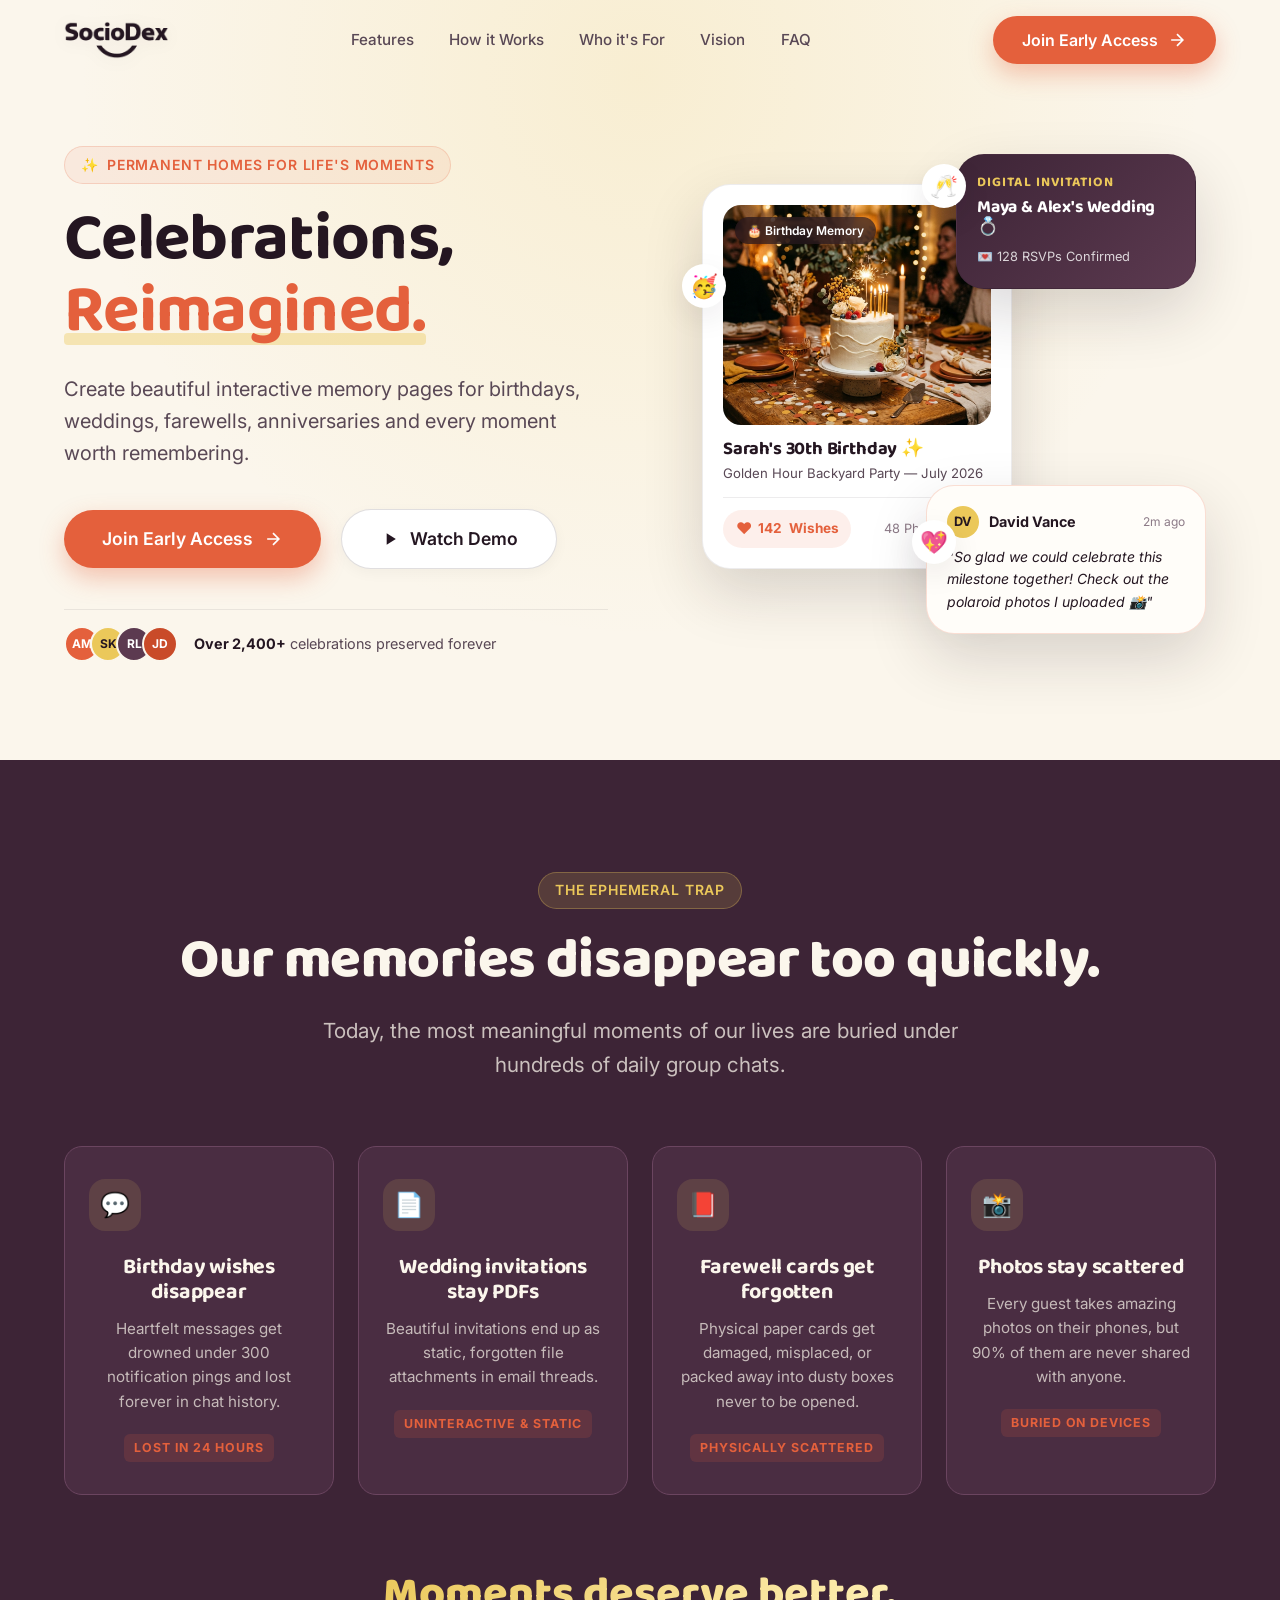
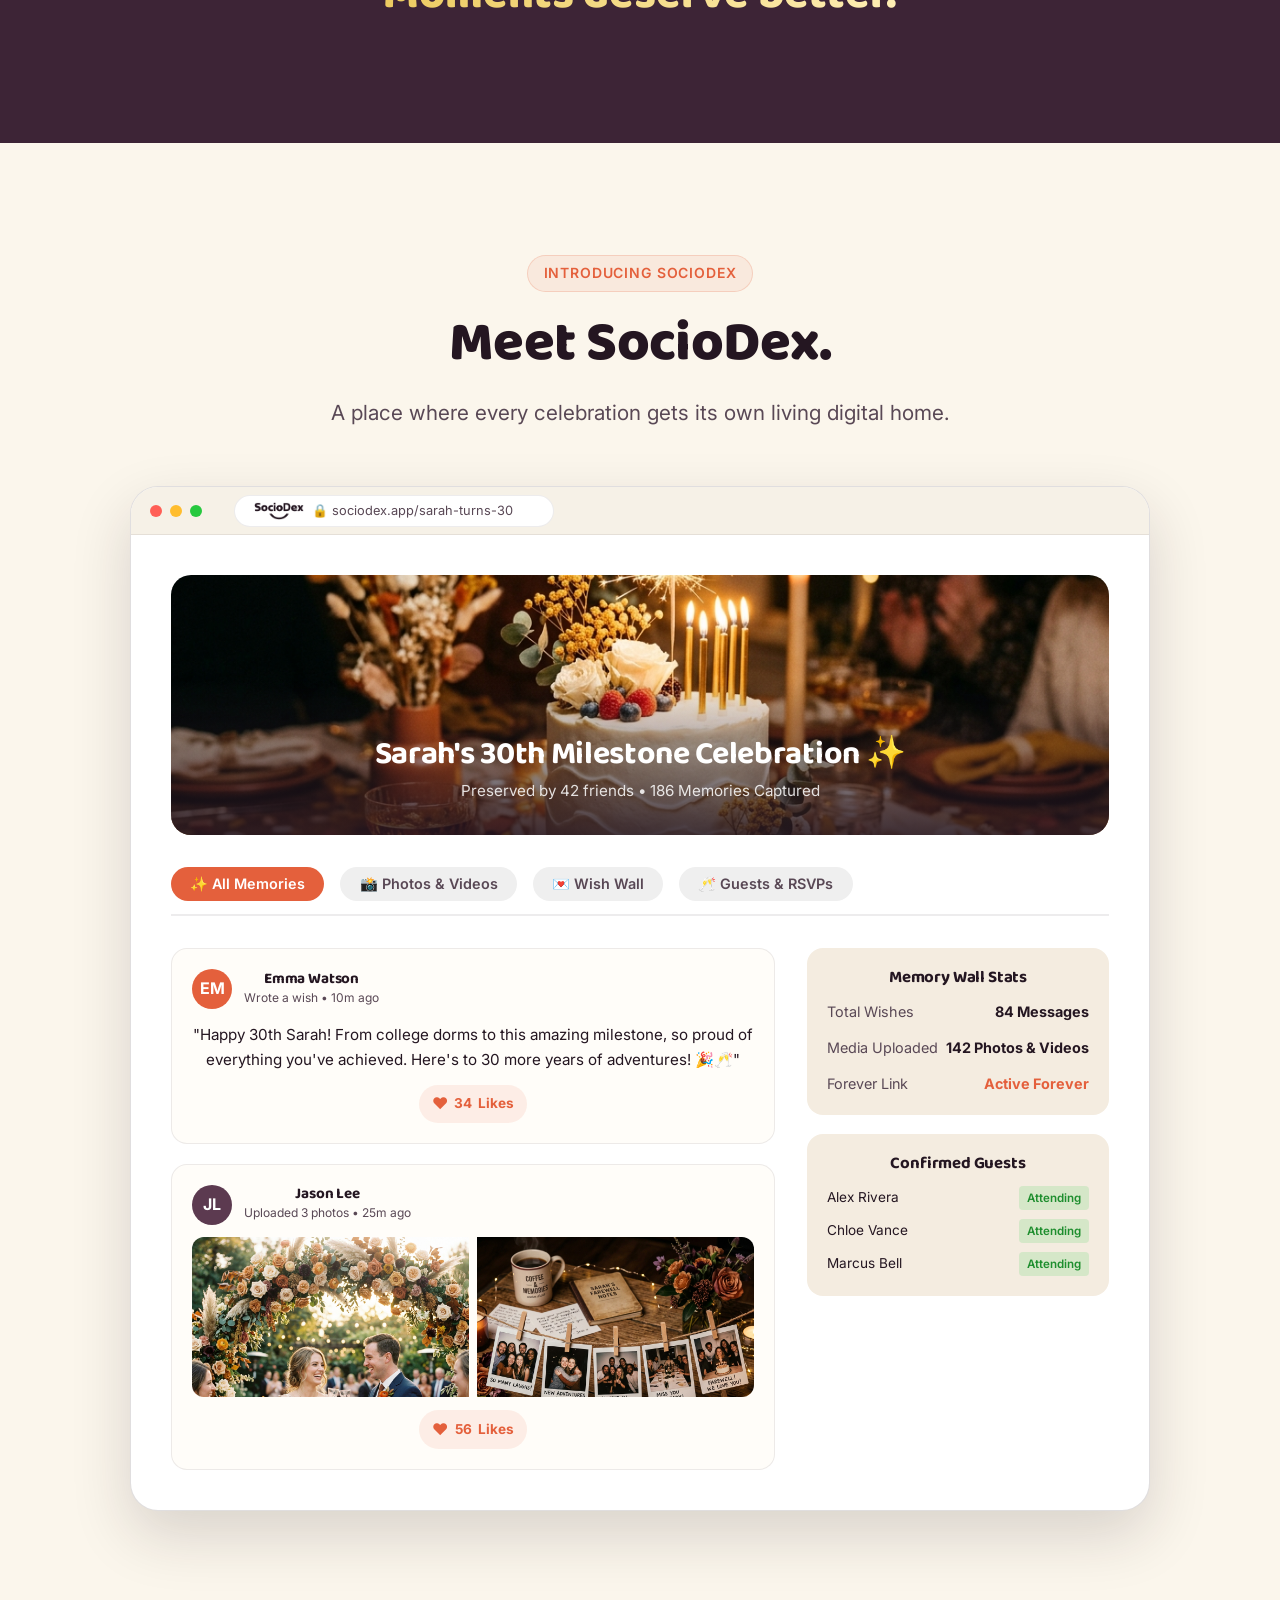
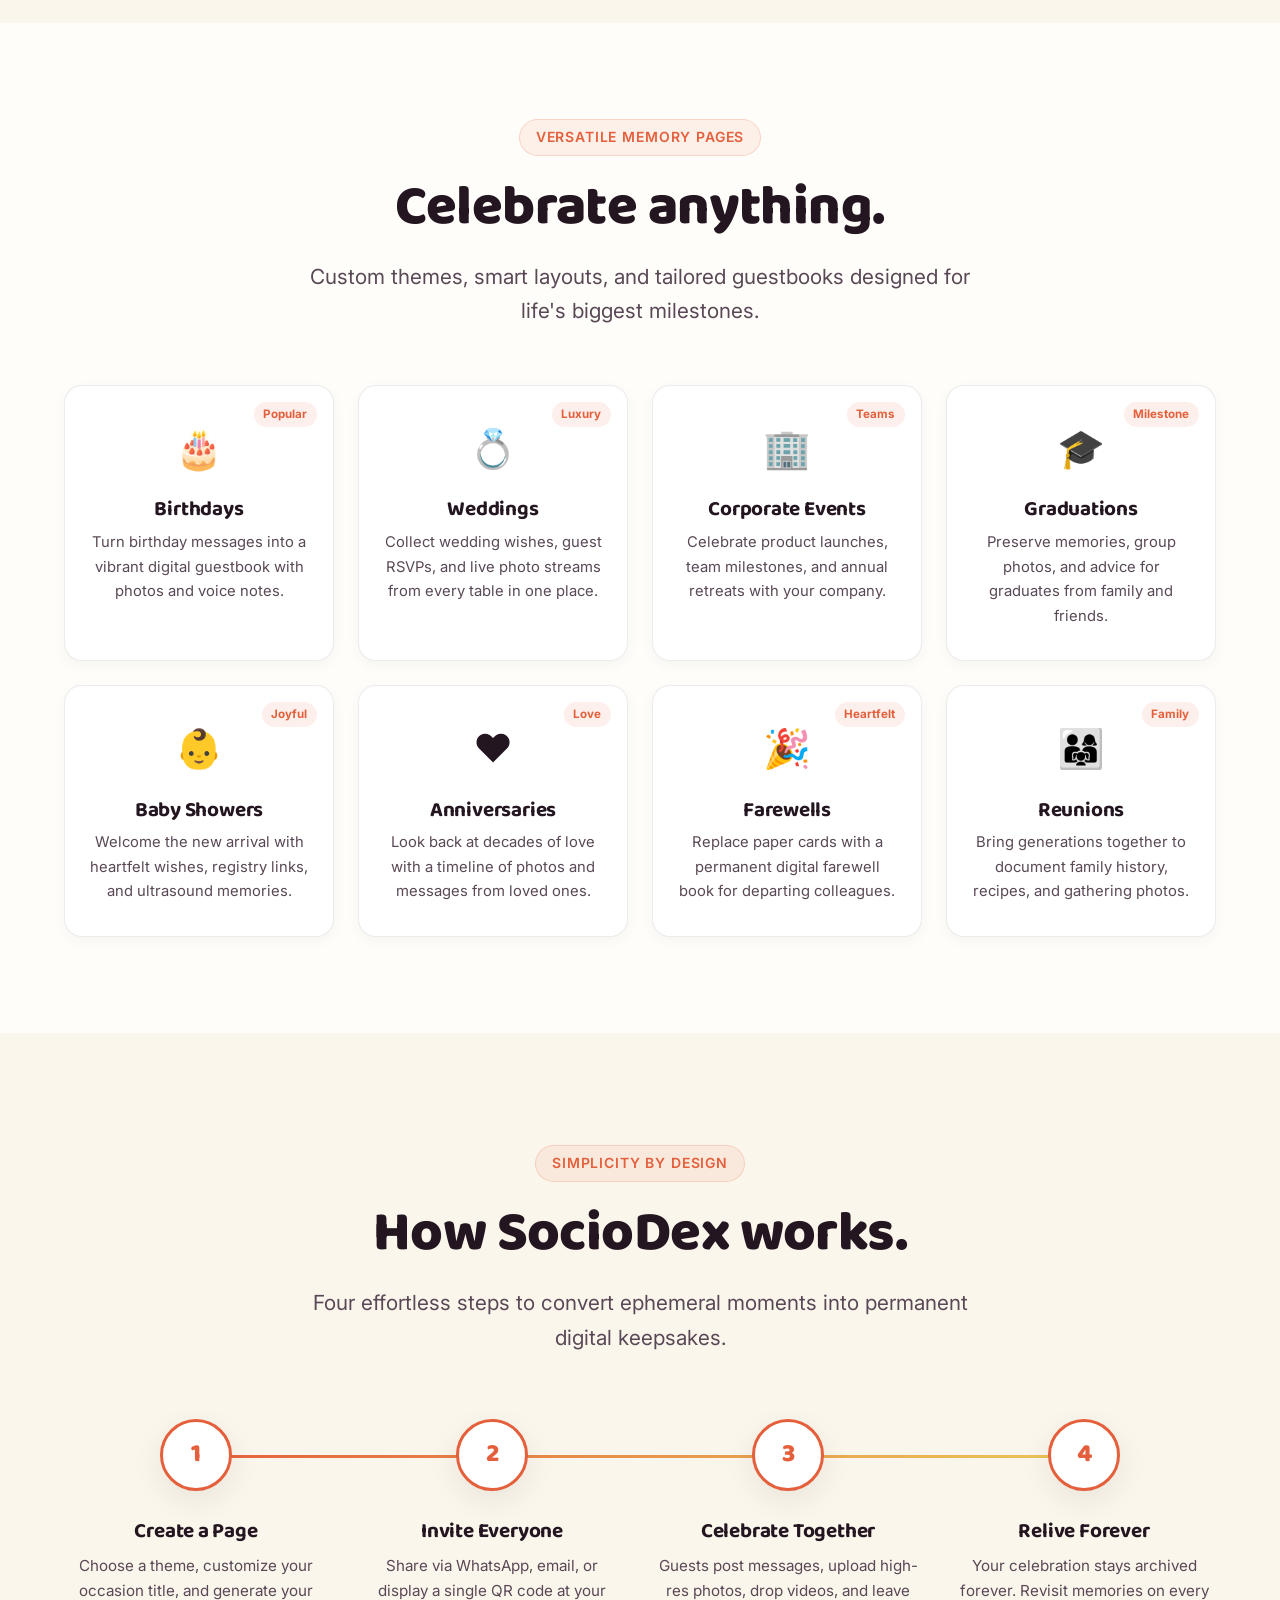
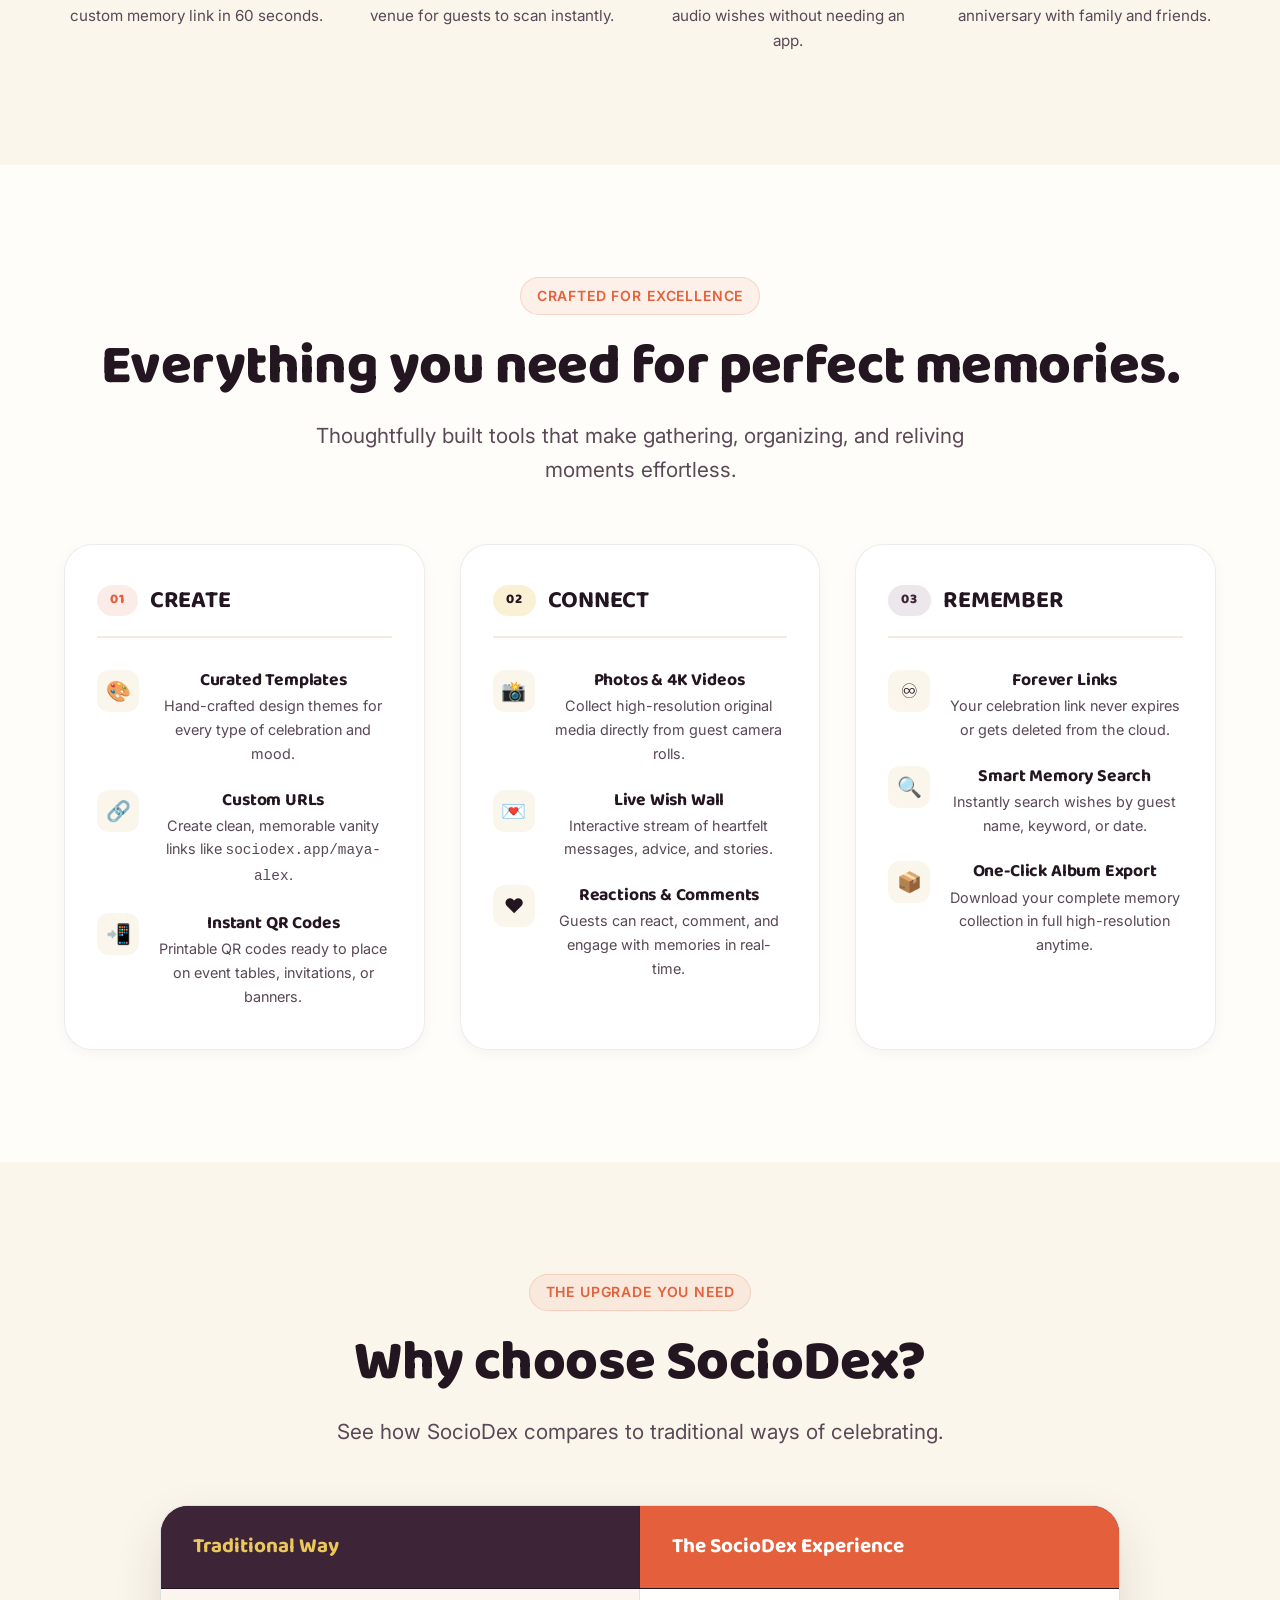
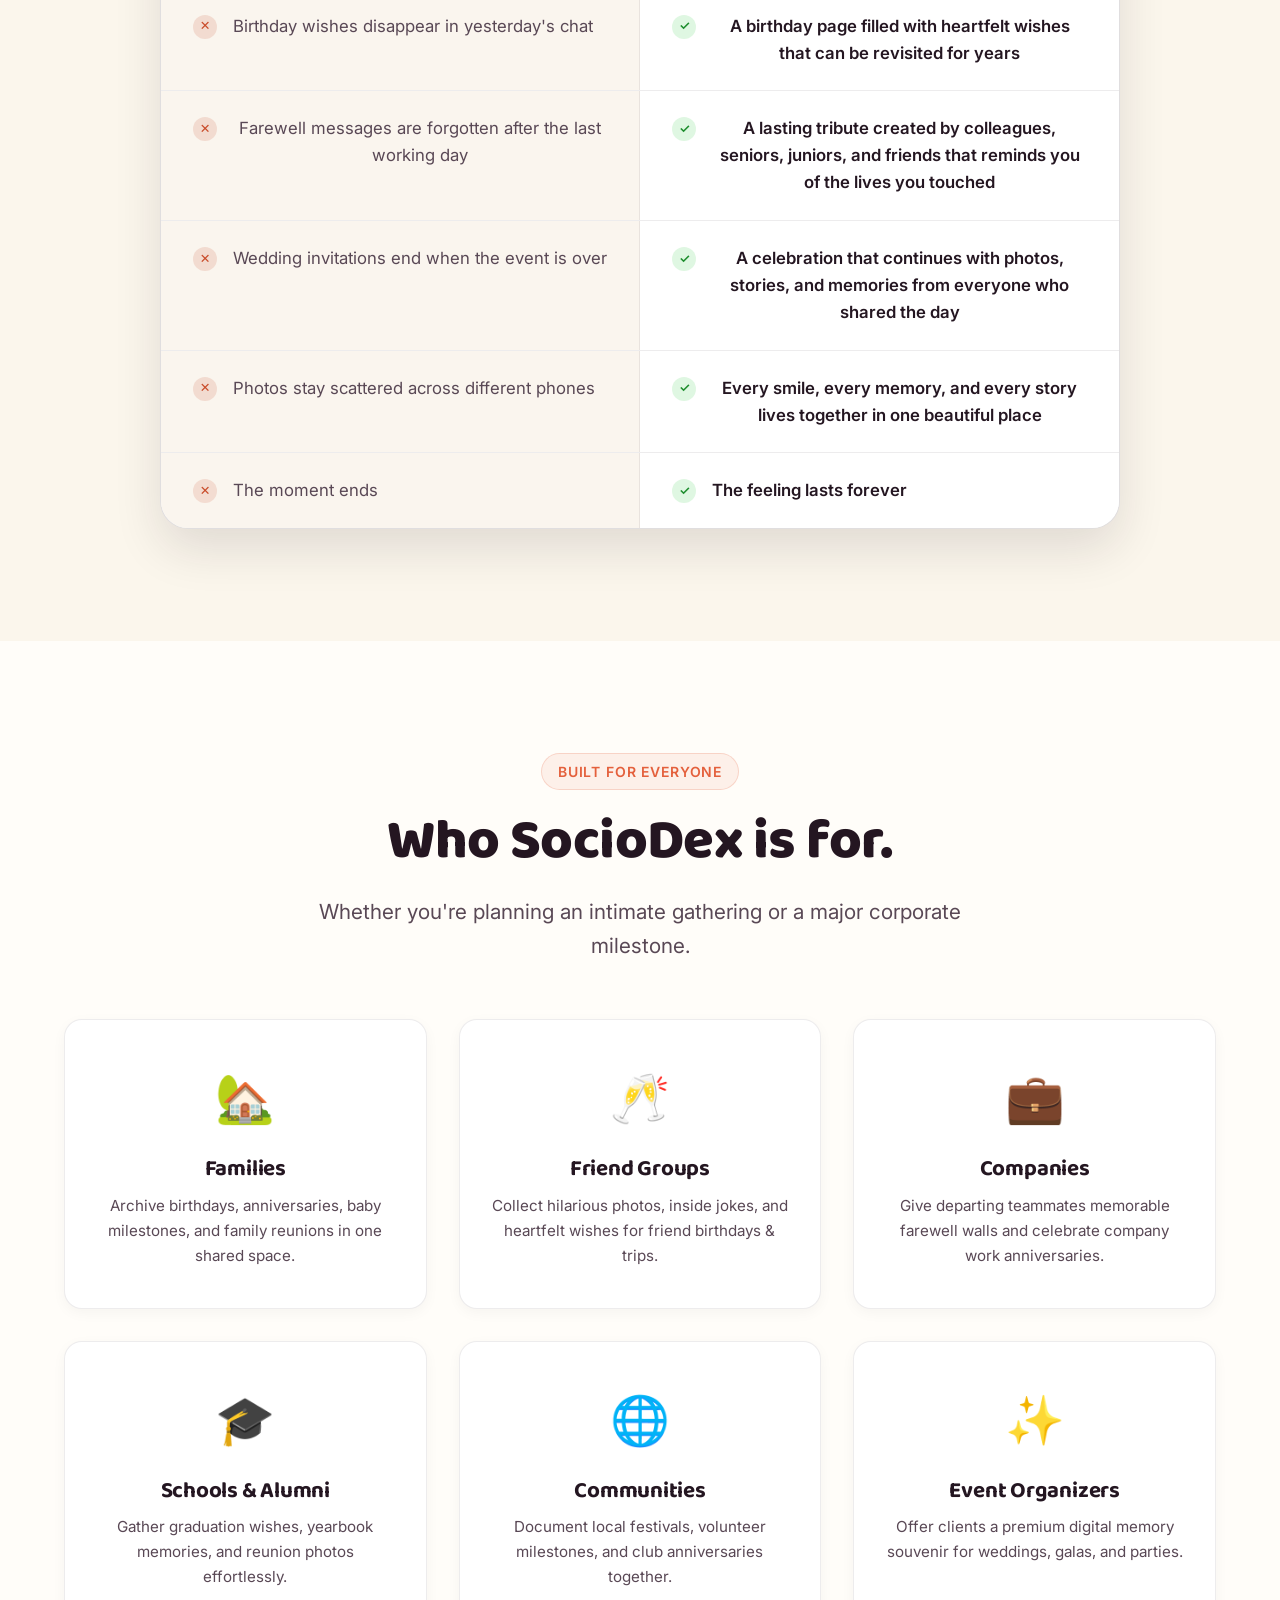
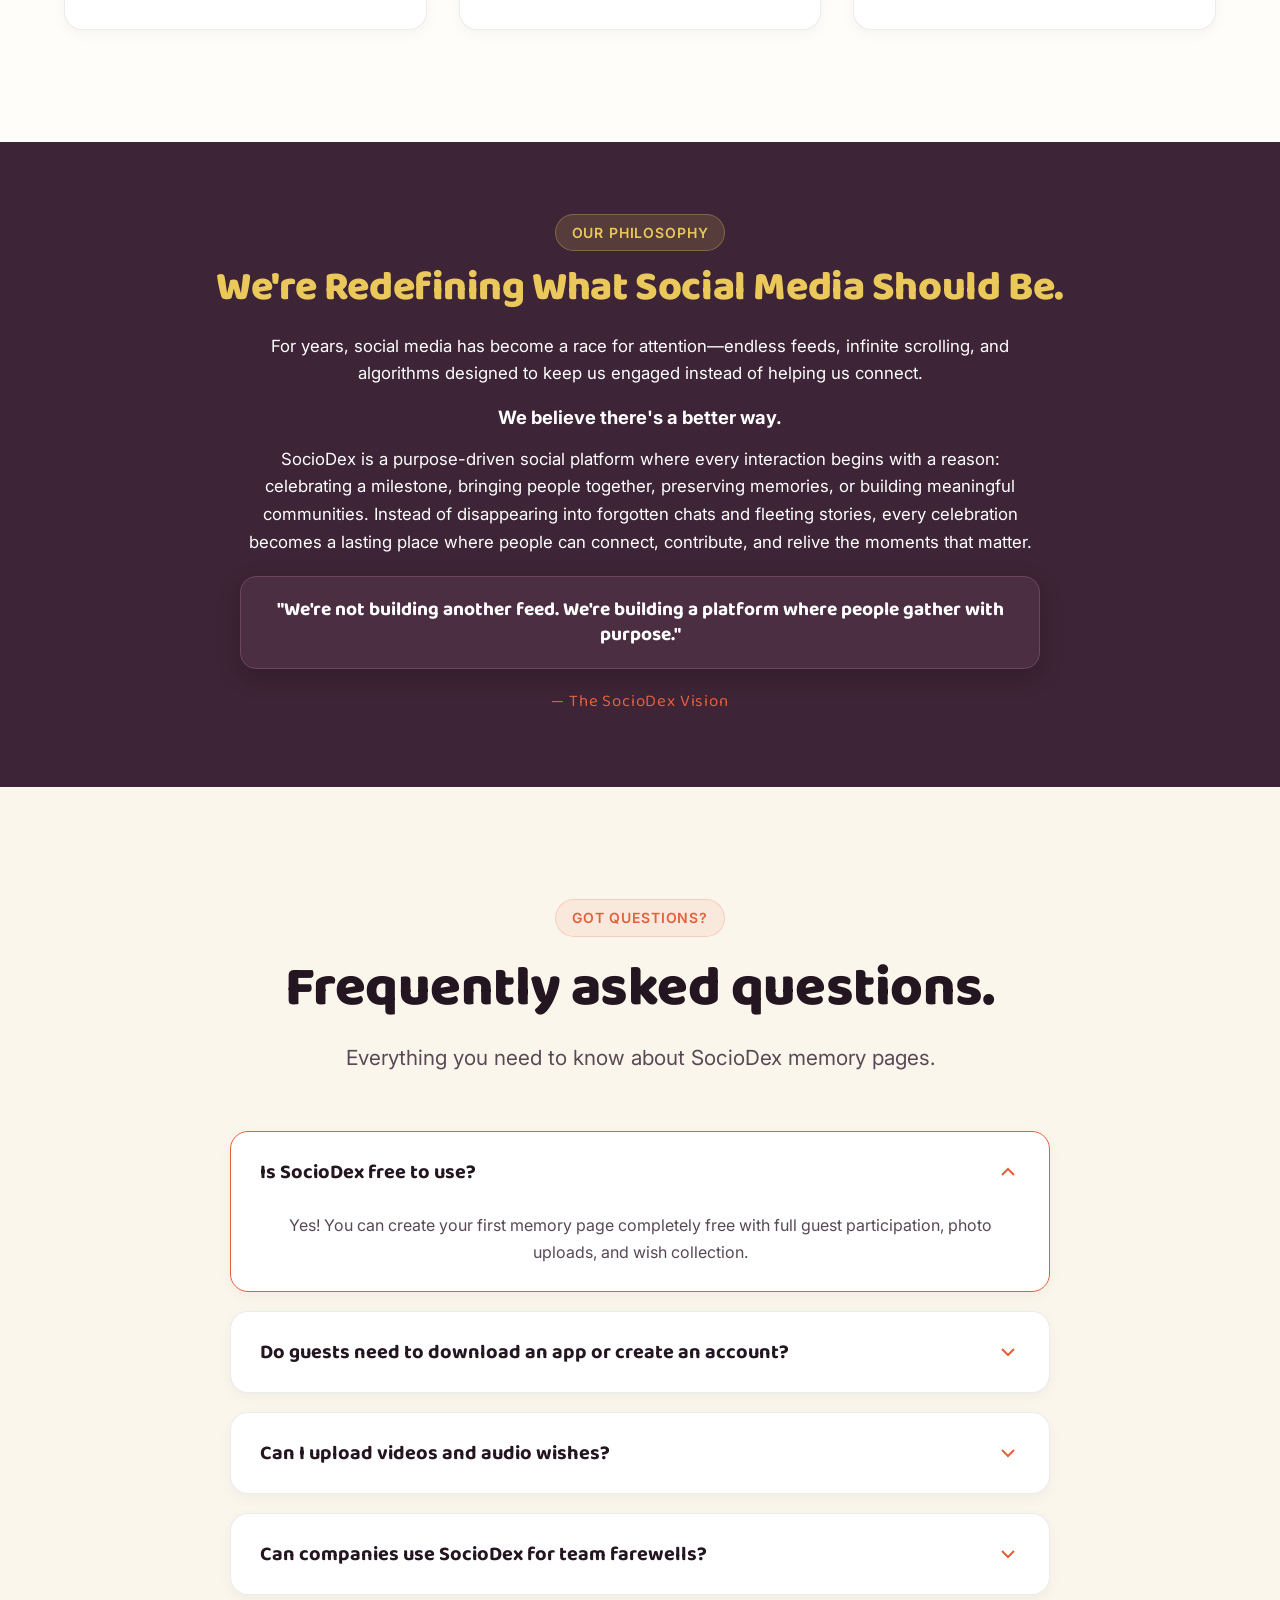
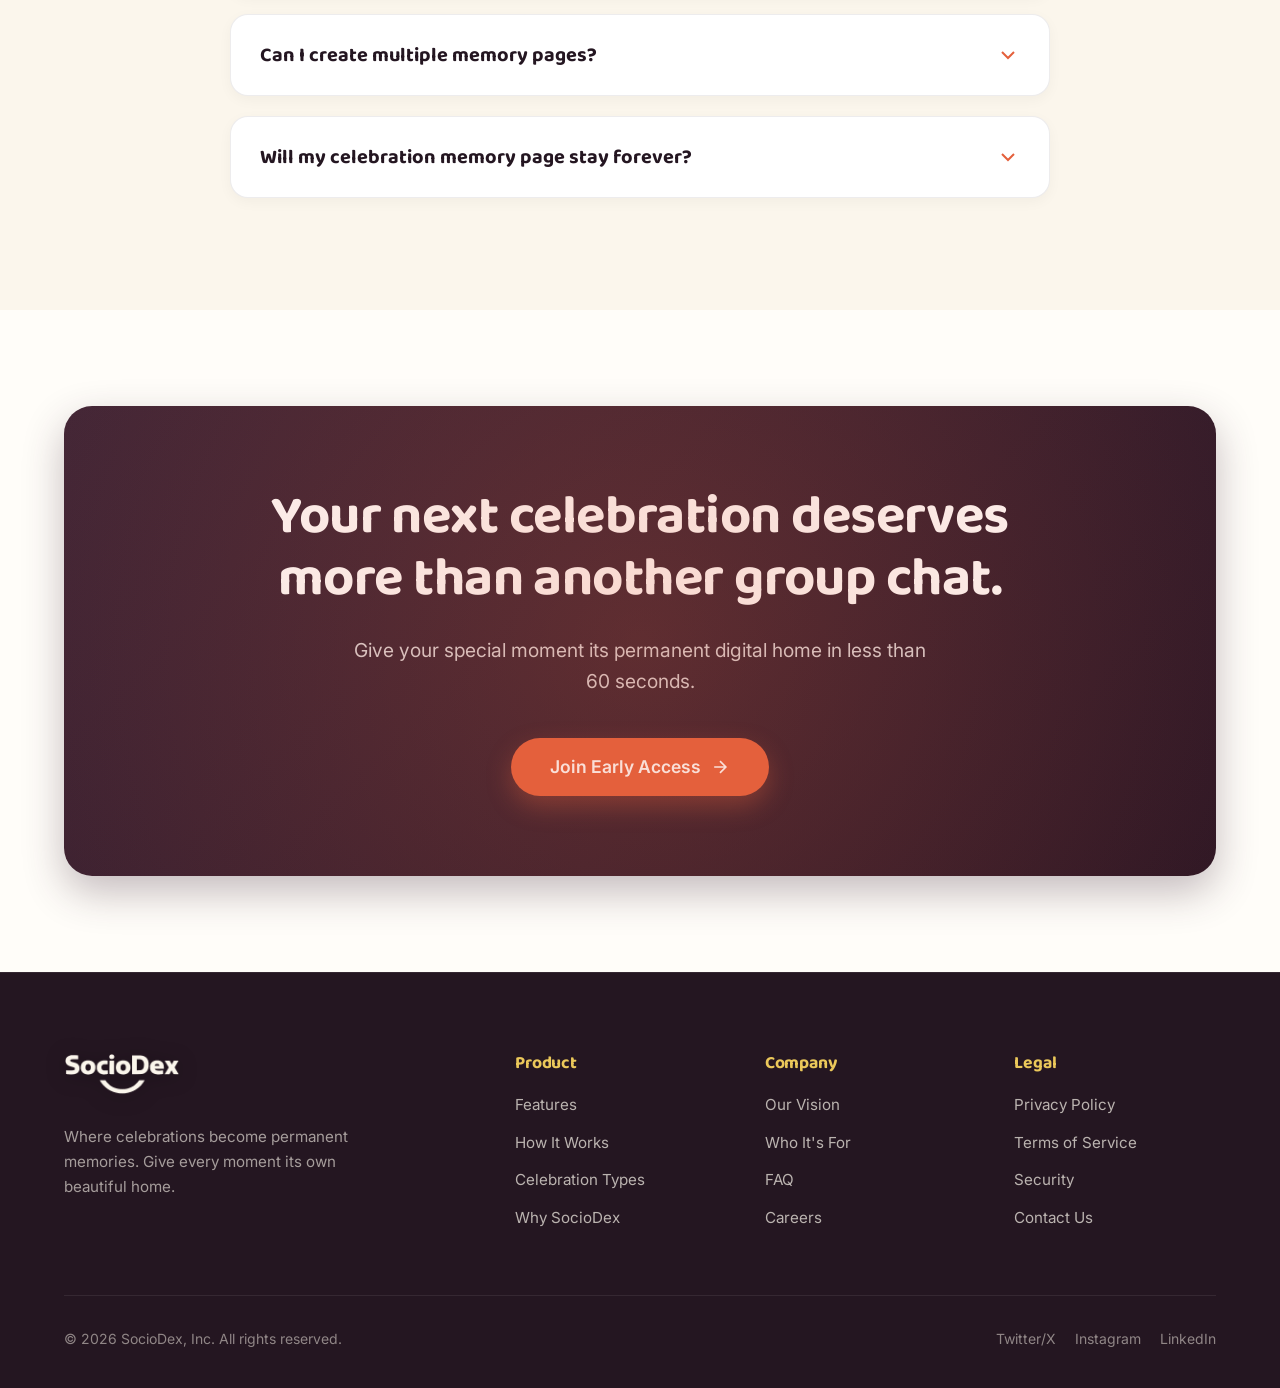
==== commit 204e6e65: "Update comparison table with rich emotional benefits" ====
--- a/index.html
+++ b/index.html
@@ -584,61 +584,61 @@
         <div class="comparison-table-wrapper reveal-scale-in">
           <div class="table-row table-header-row">
             <div class="table-cell cell-traditional">Traditional Way</div>
-            <div class="table-cell cell-sociodex">SocioDex Experience</div>
+            <div class="table-cell cell-sociodex">The SocioDex Experience</div>
           </div>
 
           <div class="table-row">
-            <div class="table-cell cell-traditional">
-              <span class="status-icon status-cross">✕</span>
-              WhatsApp chat wishes that disappear
-            </div>
-            <div class="table-cell cell-sociodex">
-              <span class="status-icon status-check">✓</span>
-              Living, interactive memory page
+            <div class="table-cell cell-traditional" style="align-items: flex-start;">
+              <span class="status-icon status-cross" style="margin-top: 2px;">✕</span>
+              <span>Birthday wishes disappear in yesterday's chat</span>
+            </div>
+            <div class="table-cell cell-sociodex" style="align-items: flex-start;">
+              <span class="status-icon status-check" style="margin-top: 2px;">✓</span>
+              <span>A birthday page filled with heartfelt wishes that can be revisited for years</span>
             </div>
           </div>
 
           <div class="table-row">
-            <div class="table-cell cell-traditional">
-              <span class="status-icon status-cross">✕</span>
-              Static PDF invitations in email
-            </div>
-            <div class="table-cell cell-sociodex">
-              <span class="status-icon status-check">✓</span>
-              Dynamic invitation with live RSVPs
+            <div class="table-cell cell-traditional" style="align-items: flex-start;">
+              <span class="status-icon status-cross" style="margin-top: 2px;">✕</span>
+              <span>Farewell messages are forgotten after the last working day</span>
+            </div>
+            <div class="table-cell cell-sociodex" style="align-items: flex-start;">
+              <span class="status-icon status-check" style="margin-top: 2px;">✓</span>
+              <span>A lasting tribute created by colleagues, seniors, juniors, and friends that reminds you of the lives you touched</span>
             </div>
           </div>
 
           <div class="table-row">
-            <div class="table-cell cell-traditional">
-              <span class="status-icon status-cross">✕</span>
-              Physical paper cards that get lost
-            </div>
-            <div class="table-cell cell-sociodex">
-              <span class="status-icon status-check">✓</span>
-              Permanent digital farewell & memory wall
+            <div class="table-cell cell-traditional" style="align-items: flex-start;">
+              <span class="status-icon status-cross" style="margin-top: 2px;">✕</span>
+              <span>Wedding invitations end when the event is over</span>
+            </div>
+            <div class="table-cell cell-sociodex" style="align-items: flex-start;">
+              <span class="status-icon status-check" style="margin-top: 2px;">✓</span>
+              <span>A celebration that continues with photos, stories, and memories from everyone who shared the day</span>
             </div>
           </div>
 
           <div class="table-row">
-            <div class="table-cell cell-traditional">
-              <span class="status-icon status-cross">✕</span>
-              Scattered photos across 20 phones
-            </div>
-            <div class="table-cell cell-sociodex">
-              <span class="status-icon status-check">✓</span>
-              Centralized, organized photo gallery
+            <div class="table-cell cell-traditional" style="align-items: flex-start;">
+              <span class="status-icon status-cross" style="margin-top: 2px;">✕</span>
+              <span>Photos stay scattered across different phones</span>
+            </div>
+            <div class="table-cell cell-sociodex" style="align-items: flex-start;">
+              <span class="status-icon status-check" style="margin-top: 2px;">✓</span>
+              <span>Every smile, every memory, and every story lives together in one beautiful place</span>
             </div>
           </div>
 
           <div class="table-row">
-            <div class="table-cell cell-traditional">
-              <span class="status-icon status-cross">✕</span>
-              Temporary chats forgotten next week
-            </div>
-            <div class="table-cell cell-sociodex">
-              <span class="status-icon status-check">✓</span>
-              Permanent celebrations to revisit forever
+            <div class="table-cell cell-traditional" style="align-items: flex-start;">
+              <span class="status-icon status-cross" style="margin-top: 2px;">✕</span>
+              <span>The moment ends</span>
+            </div>
+            <div class="table-cell cell-sociodex" style="align-items: flex-start;">
+              <span class="status-icon status-check" style="margin-top: 2px;">✓</span>
+              <span>The feeling lasts forever</span>
             </div>
           </div>
         </div>
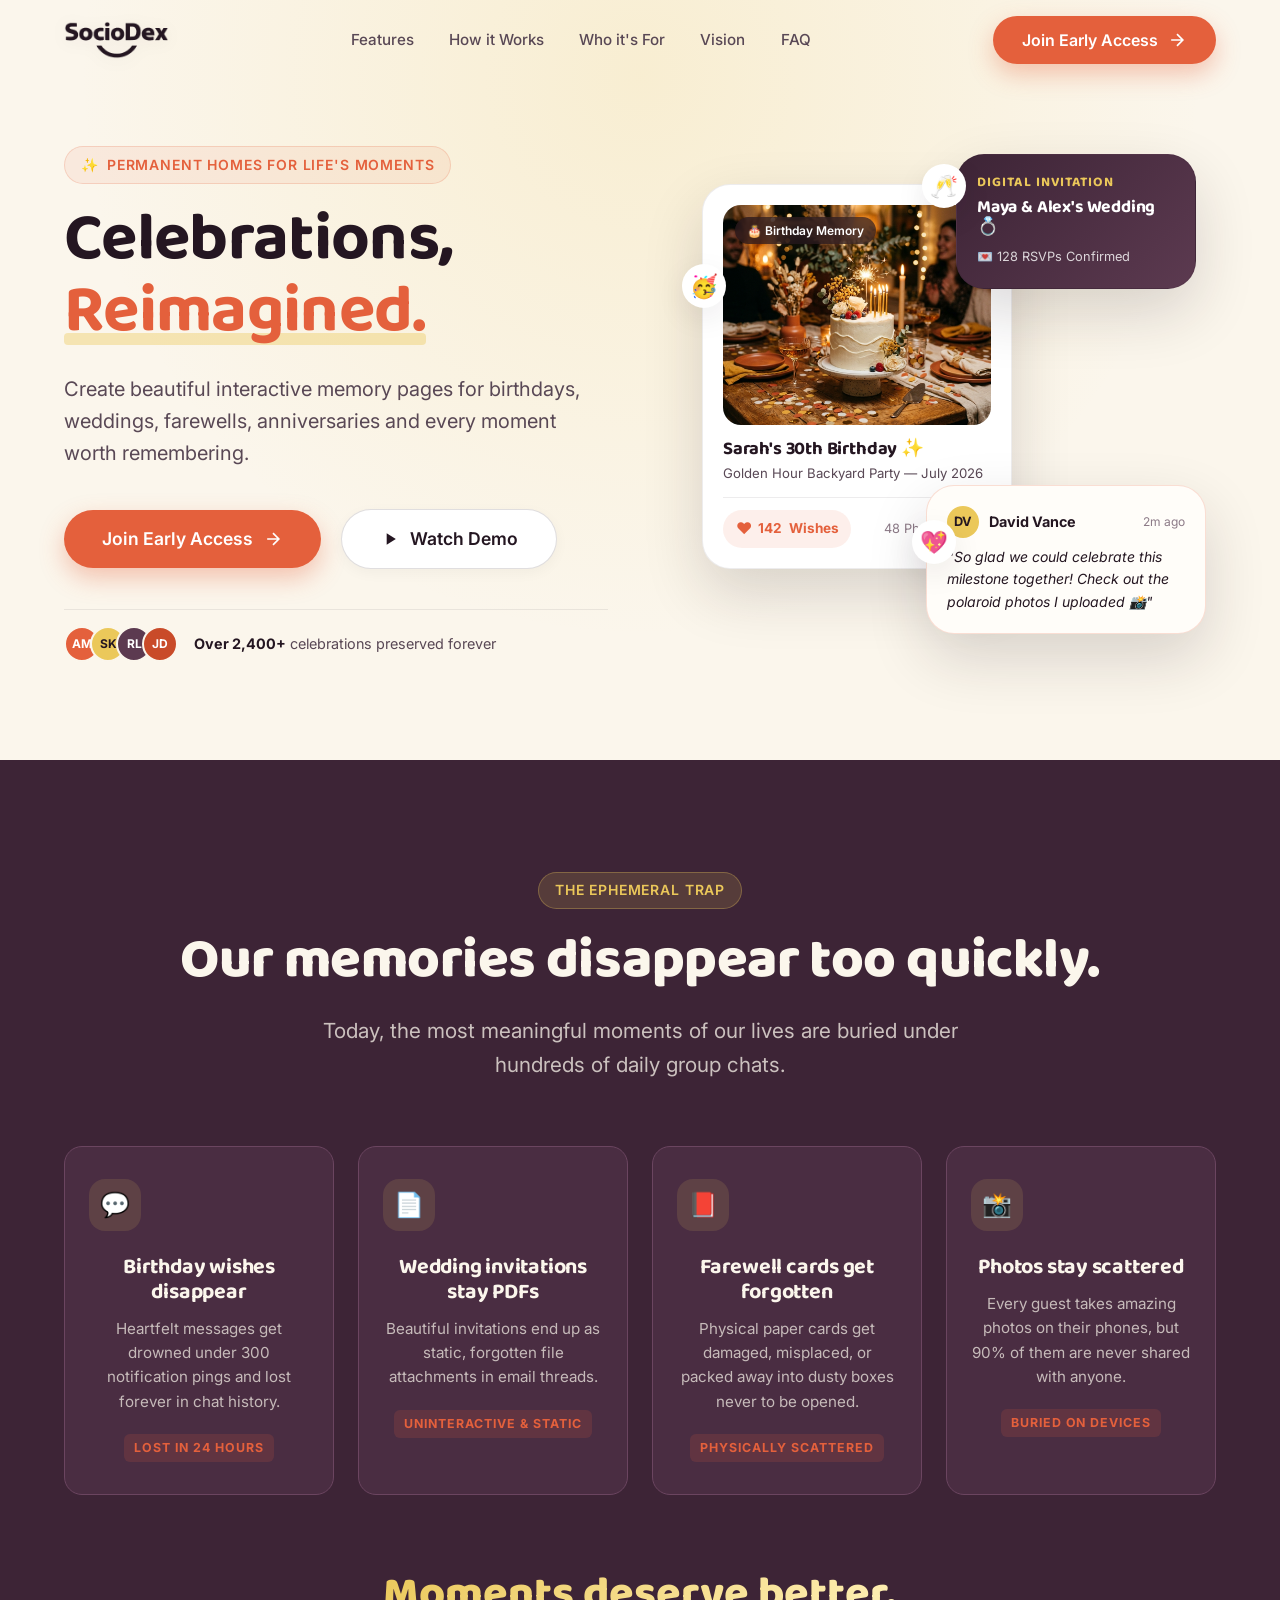
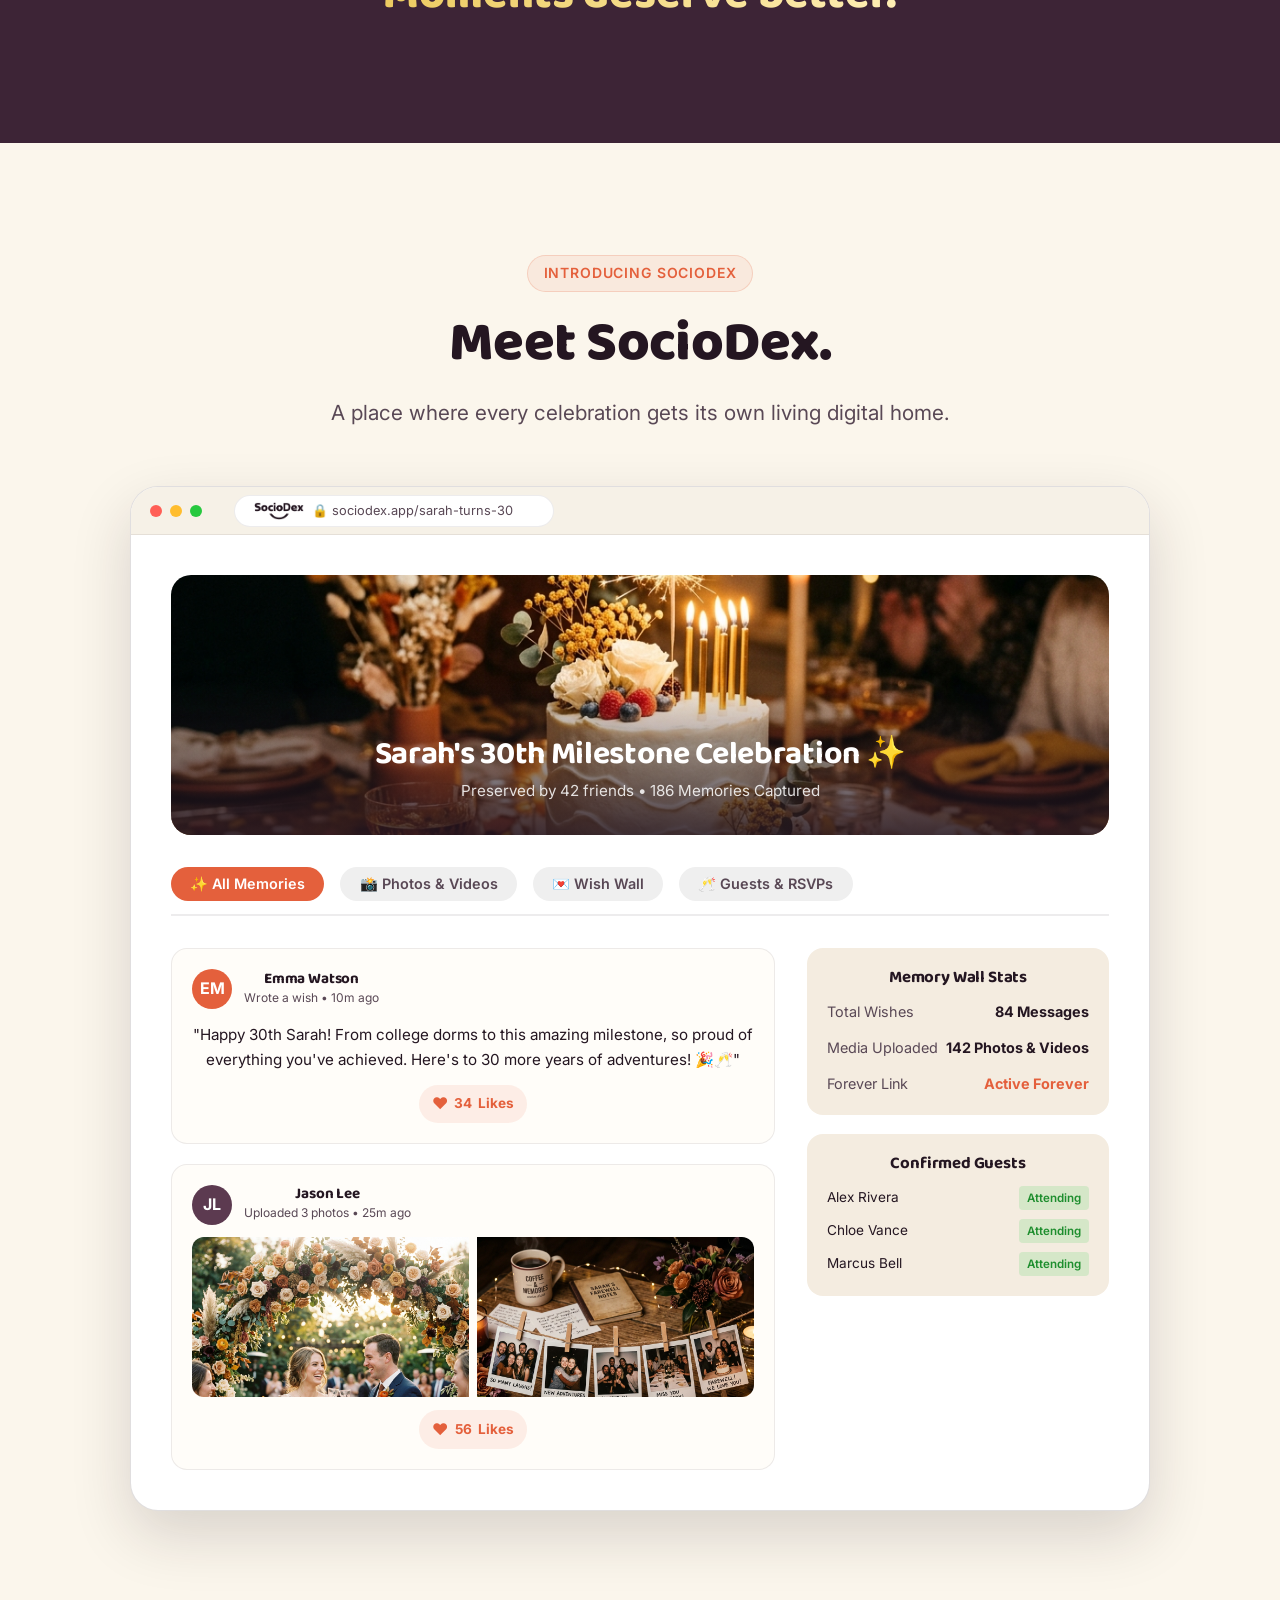
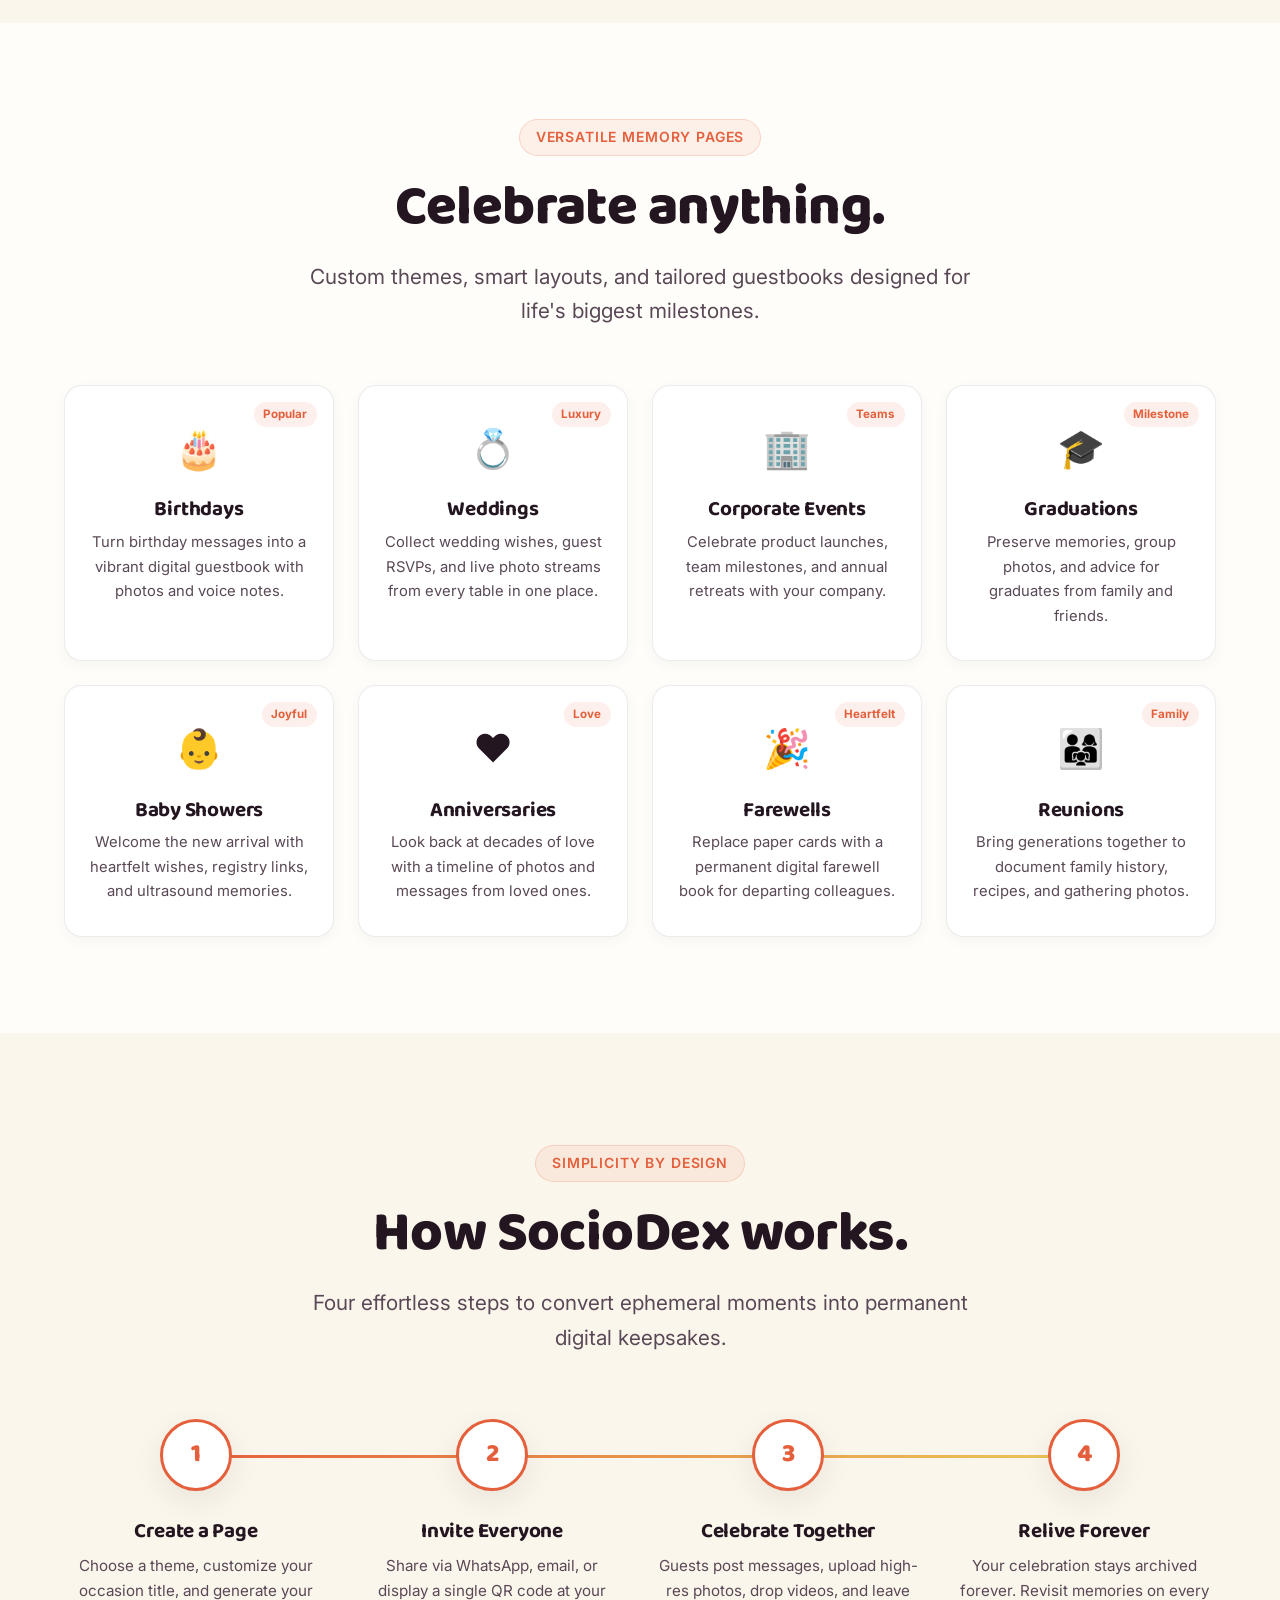
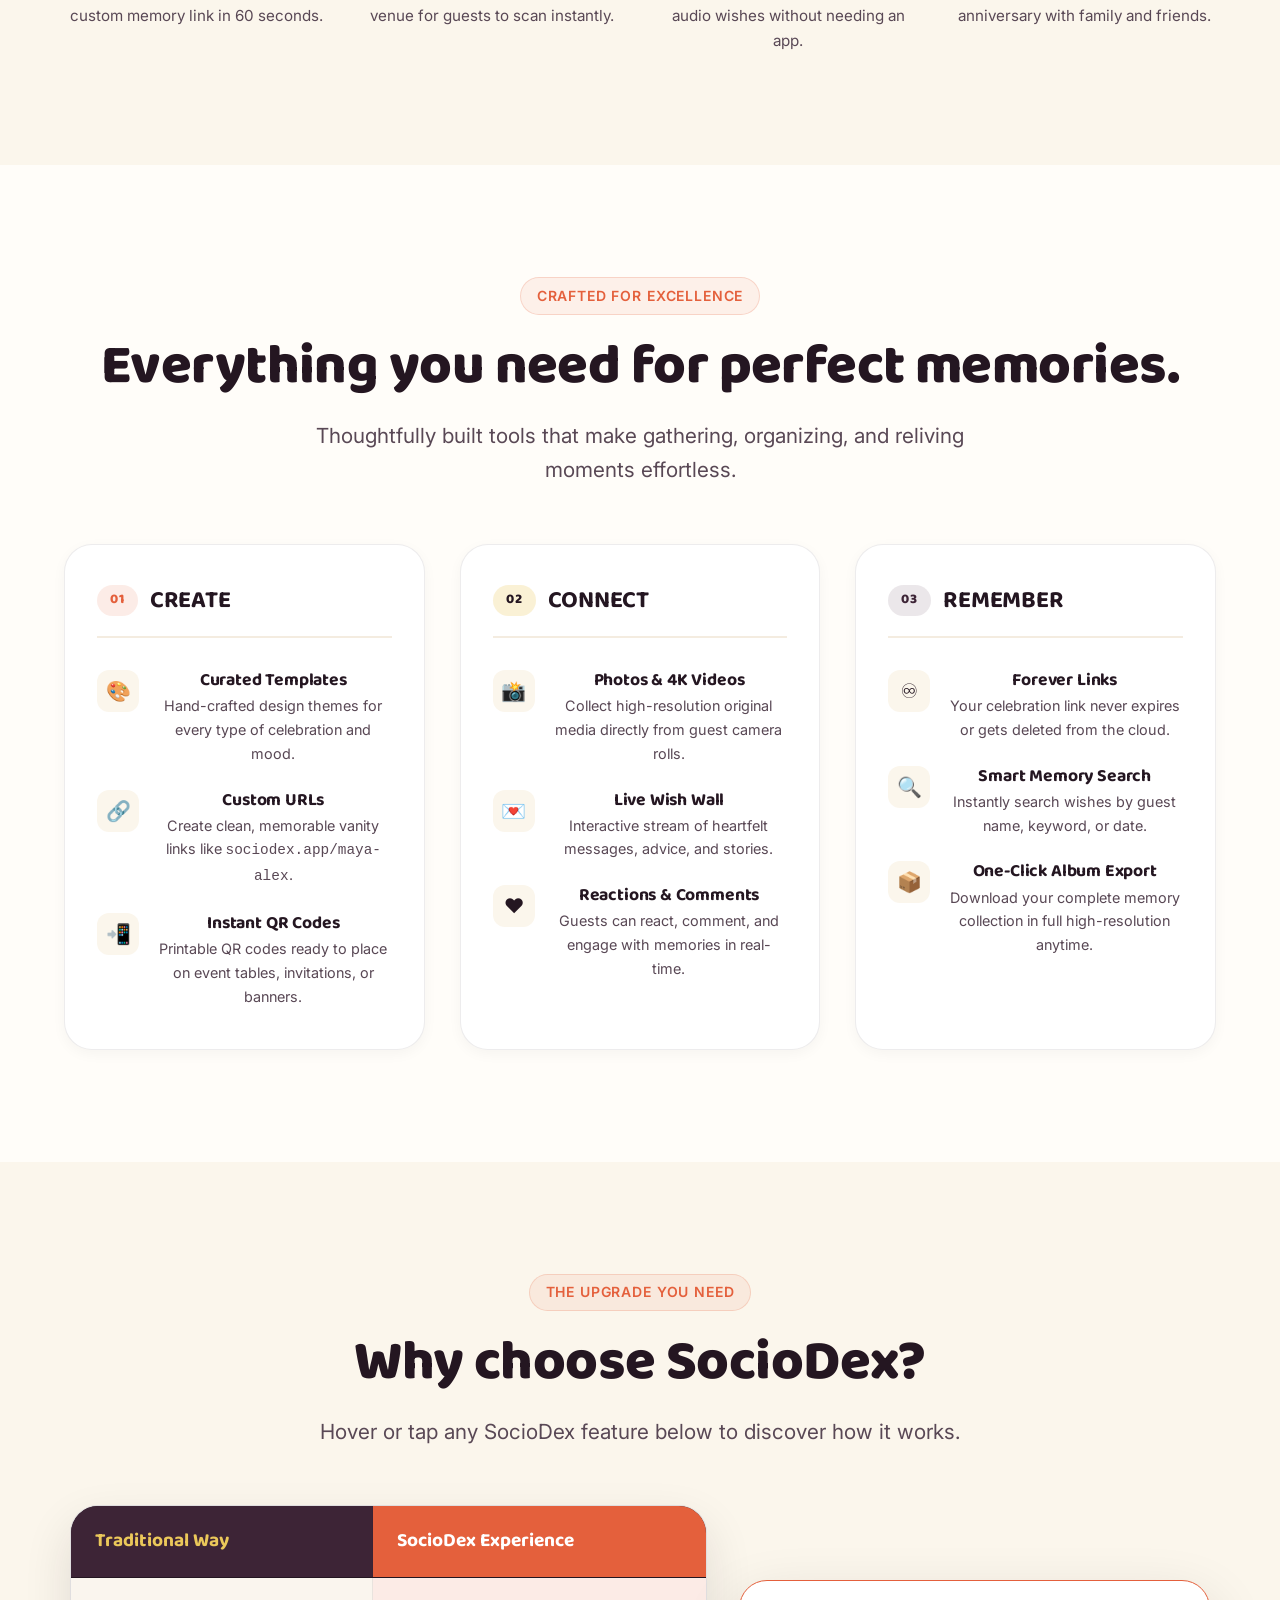
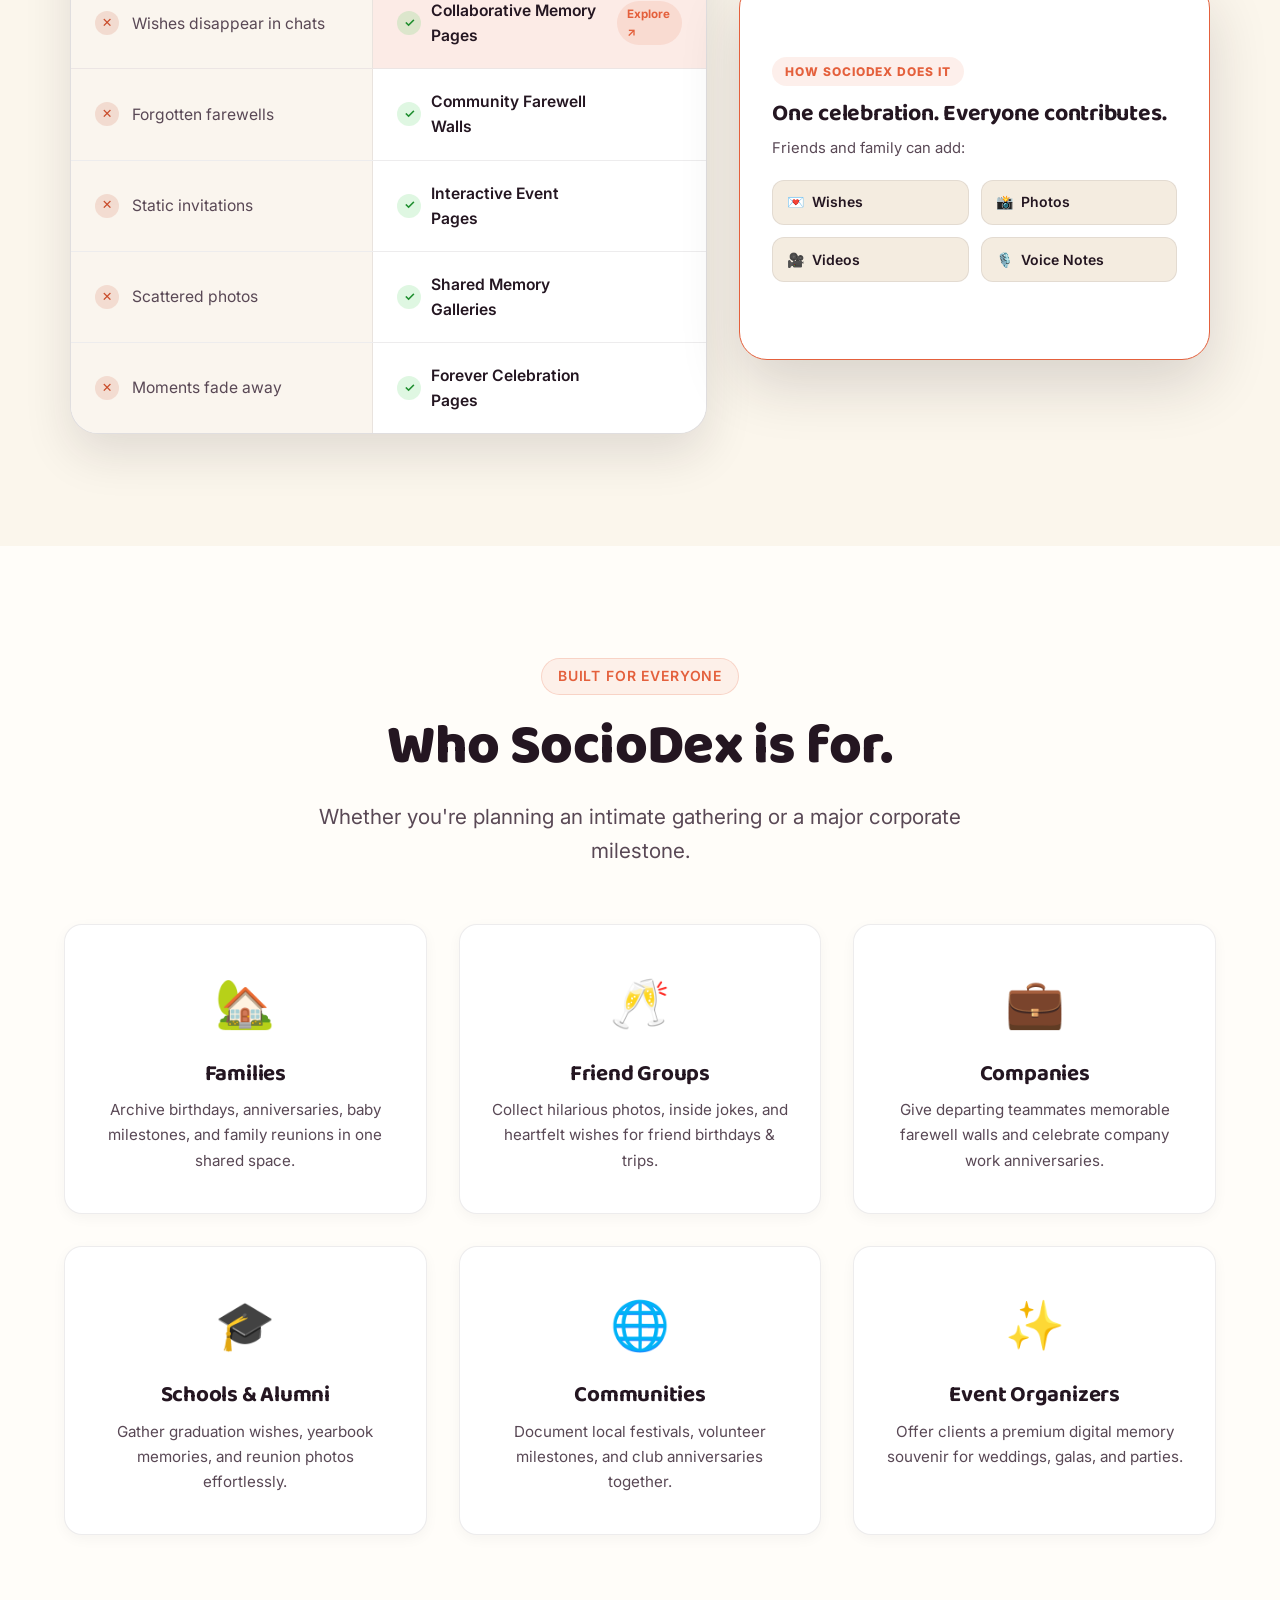
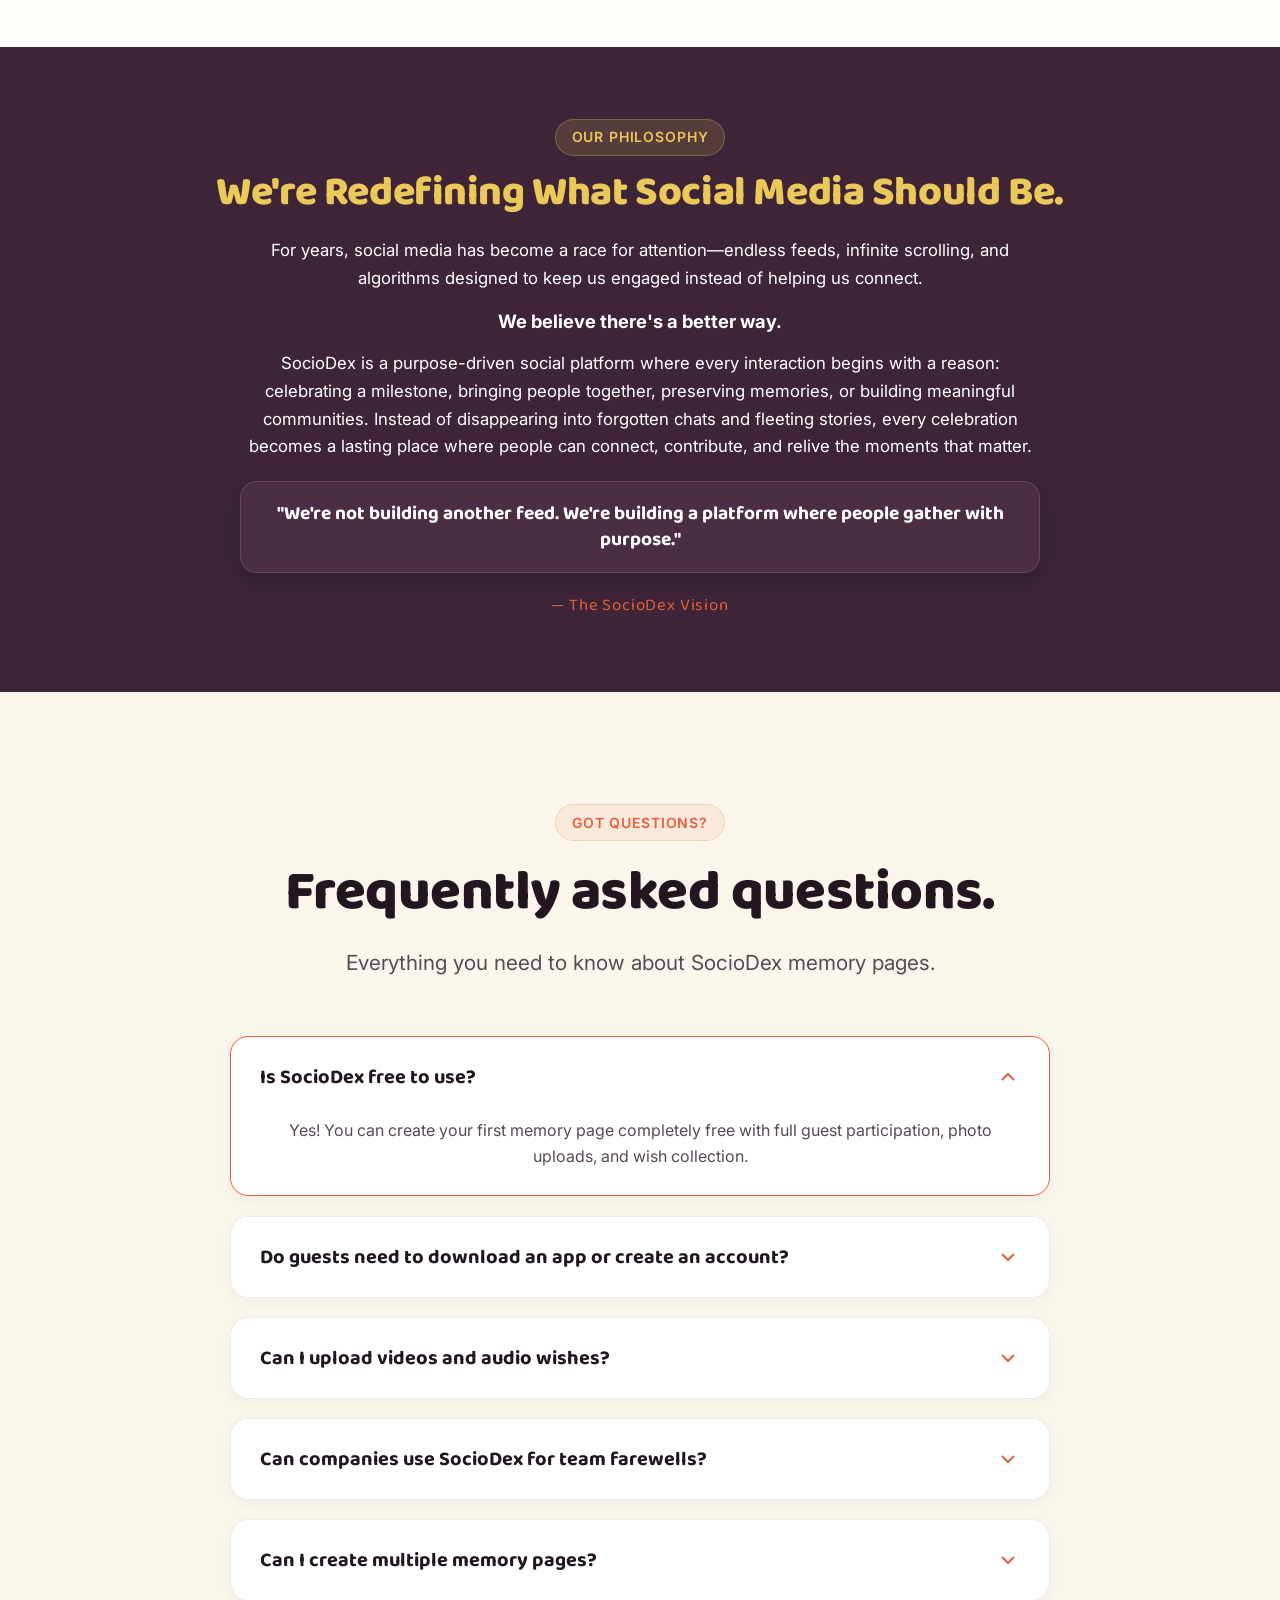
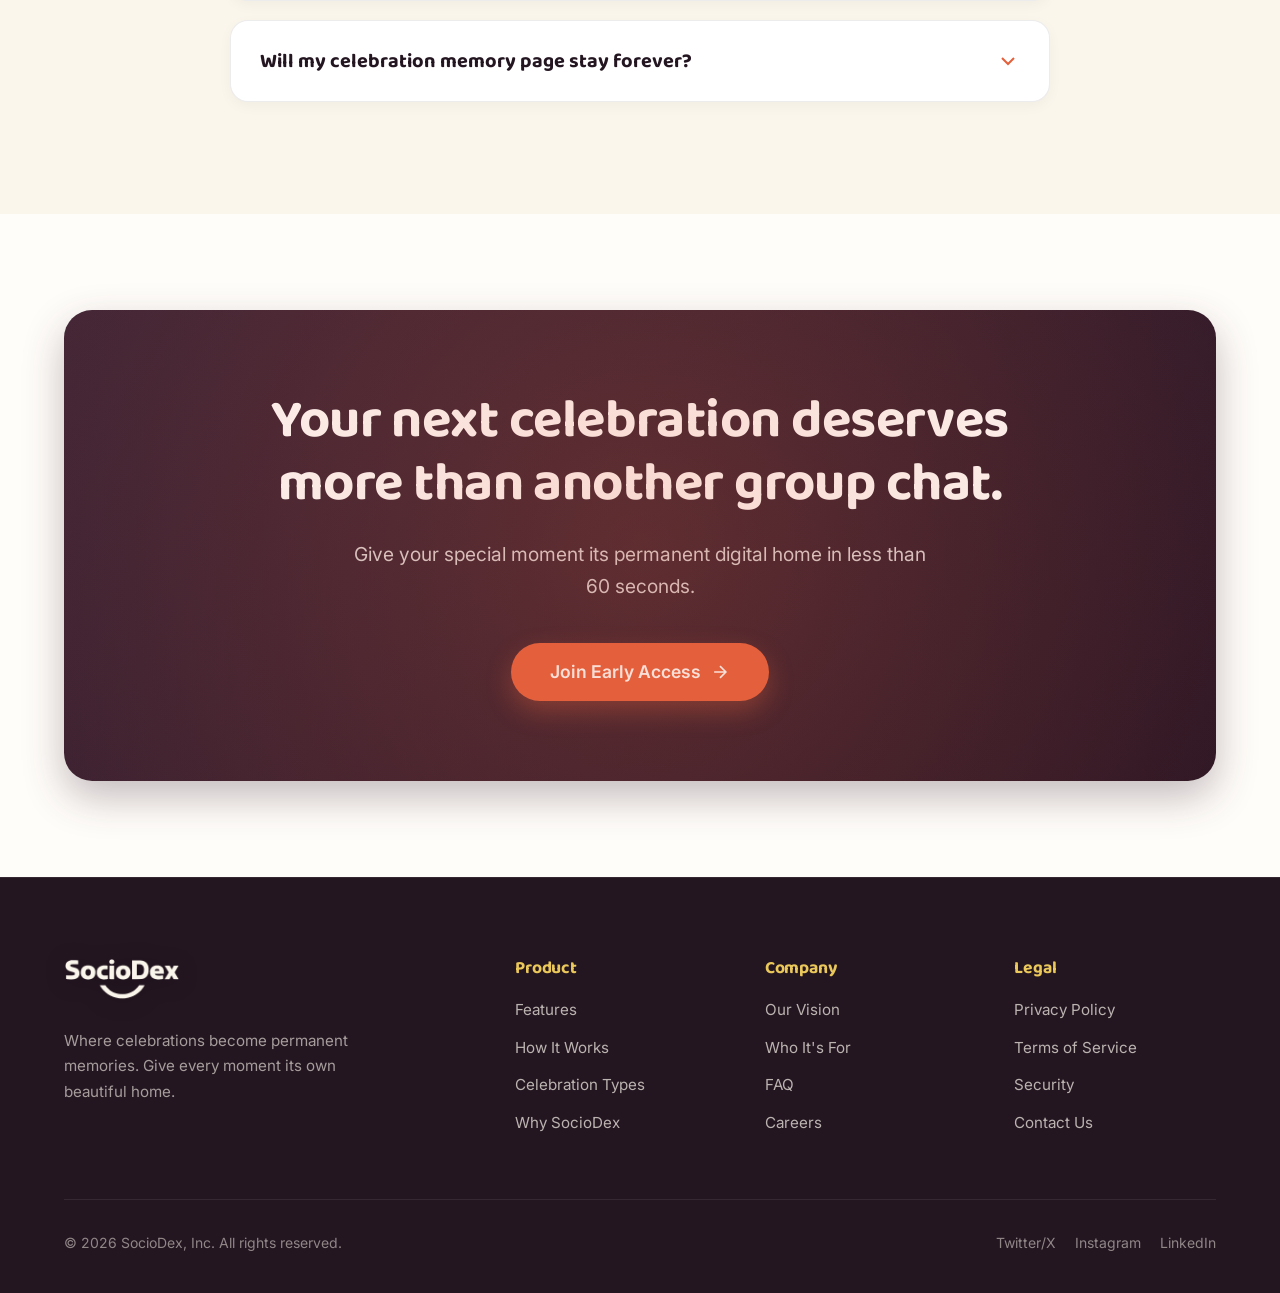
==== commit 44d68949: "Enhance Why SocioDex comparison section with interactive feature discovery cards" ====
--- a/index.html
+++ b/index.html
@@ -578,67 +578,214 @@
           Why choose SocioDex?
         </h2>
         <p class="section-subtitle reveal-fade-up">
-          See how SocioDex compares to traditional ways of celebrating.
+          Hover or tap any SocioDex feature below to discover how it works.
         </p>
 
-        <div class="comparison-table-wrapper reveal-scale-in">
-          <div class="table-row table-header-row">
-            <div class="table-cell cell-traditional">Traditional Way</div>
-            <div class="table-cell cell-sociodex">The SocioDex Experience</div>
-          </div>
-
-          <div class="table-row">
-            <div class="table-cell cell-traditional" style="align-items: flex-start;">
-              <span class="status-icon status-cross" style="margin-top: 2px;">✕</span>
-              <span>Birthday wishes disappear in yesterday's chat</span>
-            </div>
-            <div class="table-cell cell-sociodex" style="align-items: flex-start;">
-              <span class="status-icon status-check" style="margin-top: 2px;">✓</span>
-              <span>A birthday page filled with heartfelt wishes that can be revisited for years</span>
-            </div>
-          </div>
-
-          <div class="table-row">
-            <div class="table-cell cell-traditional" style="align-items: flex-start;">
-              <span class="status-icon status-cross" style="margin-top: 2px;">✕</span>
-              <span>Farewell messages are forgotten after the last working day</span>
-            </div>
-            <div class="table-cell cell-sociodex" style="align-items: flex-start;">
-              <span class="status-icon status-check" style="margin-top: 2px;">✓</span>
-              <span>A lasting tribute created by colleagues, seniors, juniors, and friends that reminds you of the lives you touched</span>
-            </div>
-          </div>
-
-          <div class="table-row">
-            <div class="table-cell cell-traditional" style="align-items: flex-start;">
-              <span class="status-icon status-cross" style="margin-top: 2px;">✕</span>
-              <span>Wedding invitations end when the event is over</span>
-            </div>
-            <div class="table-cell cell-sociodex" style="align-items: flex-start;">
-              <span class="status-icon status-check" style="margin-top: 2px;">✓</span>
-              <span>A celebration that continues with photos, stories, and memories from everyone who shared the day</span>
-            </div>
-          </div>
-
-          <div class="table-row">
-            <div class="table-cell cell-traditional" style="align-items: flex-start;">
-              <span class="status-icon status-cross" style="margin-top: 2px;">✕</span>
-              <span>Photos stay scattered across different phones</span>
-            </div>
-            <div class="table-cell cell-sociodex" style="align-items: flex-start;">
-              <span class="status-icon status-check" style="margin-top: 2px;">✓</span>
-              <span>Every smile, every memory, and every story lives together in one beautiful place</span>
-            </div>
-          </div>
-
-          <div class="table-row">
-            <div class="table-cell cell-traditional" style="align-items: flex-start;">
-              <span class="status-icon status-cross" style="margin-top: 2px;">✕</span>
-              <span>The moment ends</span>
-            </div>
-            <div class="table-cell cell-sociodex" style="align-items: flex-start;">
-              <span class="status-icon status-check" style="margin-top: 2px;">✓</span>
-              <span>The feeling lasts forever</span>
+        <div class="why-discovery-container reveal-scale-in">
+          <!-- Left Column: Minimal Comparison Table -->
+          <div class="comparison-table-wrapper">
+            <div class="table-row table-header-row">
+              <div class="table-cell cell-traditional">Traditional Way</div>
+              <div class="table-cell cell-sociodex">SocioDex Experience</div>
+            </div>
+
+            <!-- Row 1 -->
+            <div class="table-row interactive-row active" data-feature="1">
+              <div class="table-cell cell-traditional">
+                <span class="status-icon status-cross">✕</span>
+                <span>Wishes disappear in chats</span>
+              </div>
+              <div class="table-cell cell-sociodex">
+                <span style="display: flex; align-items: center; gap: 0.6rem;">
+                  <span class="status-icon status-check">✓</span>
+                  <span class="feature-title-text">Collaborative Memory Pages</span>
+                </span>
+                <span class="hover-hint-badge">Explore ↗</span>
+              </div>
+              <div class="mobile-feature-card">
+                <h4>One celebration. Everyone contributes.</h4>
+                <p>Friends and family can add:</p>
+                <ul class="feature-card-list">
+                  <li><span>💌</span> Wishes</li>
+                  <li><span>📸</span> Photos</li>
+                  <li><span>🎥</span> Videos</li>
+                  <li><span>🎙️</span> Voice Notes</li>
+                </ul>
+              </div>
+            </div>
+
+            <!-- Row 2 -->
+            <div class="table-row interactive-row" data-feature="2">
+              <div class="table-cell cell-traditional">
+                <span class="status-icon status-cross">✕</span>
+                <span>Forgotten farewells</span>
+              </div>
+              <div class="table-cell cell-sociodex">
+                <span style="display: flex; align-items: center; gap: 0.6rem;">
+                  <span class="status-icon status-check">✓</span>
+                  <span class="feature-title-text">Community Farewell Walls</span>
+                </span>
+                <span class="hover-hint-badge">Explore ↗</span>
+              </div>
+              <div class="mobile-feature-card">
+                <h4>Celebrate the impact someone leaves behind.</h4>
+                <p>Colleagues, seniors, juniors, and friends can contribute:</p>
+                <ul class="feature-card-list">
+                  <li><span>💬</span> Personal Stories</li>
+                  <li><span>💌</span> Farewell Wishes</li>
+                  <li><span>📸</span> Photos</li>
+                  <li><span>❤️</span> Team Memories</li>
+                </ul>
+              </div>
+            </div>
+
+            <!-- Row 3 -->
+            <div class="table-row interactive-row" data-feature="3">
+              <div class="table-cell cell-traditional">
+                <span class="status-icon status-cross">✕</span>
+                <span>Static invitations</span>
+              </div>
+              <div class="table-cell cell-sociodex">
+                <span style="display: flex; align-items: center; gap: 0.6rem;">
+                  <span class="status-icon status-check">✓</span>
+                  <span class="feature-title-text">Interactive Event Pages</span>
+                </span>
+                <span class="hover-hint-badge">Explore ↗</span>
+              </div>
+              <div class="mobile-feature-card">
+                <h4>The invitation becomes the celebration.</h4>
+                <p>Guests can:</p>
+                <ul class="feature-card-list">
+                  <li><span>✅</span> RSVP</li>
+                  <li><span>💌</span> Leave Wishes</li>
+                  <li><span>📸</span> Upload Photos</li>
+                  <li><span>🎥</span> Share Videos</li>
+                </ul>
+                <div class="card-footer-note">✨ Even after the event ends.</div>
+              </div>
+            </div>
+
+            <!-- Row 4 -->
+            <div class="table-row interactive-row" data-feature="4">
+              <div class="table-cell cell-traditional">
+                <span class="status-icon status-cross">✕</span>
+                <span>Scattered photos</span>
+              </div>
+              <div class="table-cell cell-sociodex">
+                <span style="display: flex; align-items: center; gap: 0.6rem;">
+                  <span class="status-icon status-check">✓</span>
+                  <span class="feature-title-text">Shared Memory Galleries</span>
+                </span>
+                <span class="hover-hint-badge">Explore ↗</span>
+              </div>
+              <div class="mobile-feature-card">
+                <h4>Every memory belongs together.</h4>
+                <p>Automatically collect:</p>
+                <ul class="feature-card-list">
+                  <li><span>📸</span> Photos</li>
+                  <li><span>🎥</span> Videos</li>
+                  <li><span>🗂️</span> Shared Albums</li>
+                  <li><span>🕒</span> Event Timeline</li>
+                </ul>
+                <div class="card-footer-note">📱 Instead of keeping memories scattered across multiple devices.</div>
+              </div>
+            </div>
+
+            <!-- Row 5 -->
+            <div class="table-row interactive-row" data-feature="5">
+              <div class="table-cell cell-traditional">
+                <span class="status-icon status-cross">✕</span>
+                <span>Moments fade away</span>
+              </div>
+              <div class="table-cell cell-sociodex">
+                <span style="display: flex; align-items: center; gap: 0.6rem;">
+                  <span class="status-icon status-check">✓</span>
+                  <span class="feature-title-text">Forever Celebration Pages</span>
+                </span>
+                <span class="hover-hint-badge">Explore ↗</span>
+              </div>
+              <div class="mobile-feature-card">
+                <h4>Revisit meaningful moments anytime.</h4>
+                <p>Every celebration is preserved with:</p>
+                <ul class="feature-card-list">
+                  <li><span>💌</span> Wishes</li>
+                  <li><span>📸</span> Photos</li>
+                  <li><span>🎥</span> Videos</li>
+                  <li><span>🕒</span> Timeline</li>
+                  <li><span>🔗</span> Forever Link</li>
+                </ul>
+              </div>
+            </div>
+          </div>
+
+          <!-- Right Column: Desktop Feature Discovery Stage -->
+          <div class="desktop-feature-stage">
+            <!-- Card 1 -->
+            <div class="discovery-card active" id="discovery-card-1">
+              <span class="card-badge">HOW SOCIODEX DOES IT</span>
+              <h3 class="card-headline">One celebration. Everyone contributes.</h3>
+              <p class="card-subtext">Friends and family can add:</p>
+              <div class="card-grid-chips">
+                <div class="chip-item"><span>💌</span> Wishes</div>
+                <div class="chip-item"><span>📸</span> Photos</div>
+                <div class="chip-item"><span>🎥</span> Videos</div>
+                <div class="chip-item"><span>🎙️</span> Voice Notes</div>
+              </div>
+            </div>
+
+            <!-- Card 2 -->
+            <div class="discovery-card" id="discovery-card-2">
+              <span class="card-badge">HOW SOCIODEX DOES IT</span>
+              <h3 class="card-headline">Celebrate the impact someone leaves behind.</h3>
+              <p class="card-subtext">Colleagues, seniors, juniors, and friends can contribute:</p>
+              <div class="card-grid-chips">
+                <div class="chip-item"><span>💬</span> Personal Stories</div>
+                <div class="chip-item"><span>💌</span> Farewell Wishes</div>
+                <div class="chip-item"><span>📸</span> Photos</div>
+                <div class="chip-item"><span>❤️</span> Team Memories</div>
+              </div>
+            </div>
+
+            <!-- Card 3 -->
+            <div class="discovery-card" id="discovery-card-3">
+              <span class="card-badge">HOW SOCIODEX DOES IT</span>
+              <h3 class="card-headline">The invitation becomes the celebration.</h3>
+              <p class="card-subtext">Guests can:</p>
+              <div class="card-grid-chips">
+                <div class="chip-item"><span>✅</span> RSVP</div>
+                <div class="chip-item"><span>💌</span> Leave Wishes</div>
+                <div class="chip-item"><span>📸</span> Upload Photos</div>
+                <div class="chip-item"><span>🎥</span> Share Videos</div>
+              </div>
+              <div class="card-note">✨ Even after the event ends.</div>
+            </div>
+
+            <!-- Card 4 -->
+            <div class="discovery-card" id="discovery-card-4">
+              <span class="card-badge">HOW SOCIODEX DOES IT</span>
+              <h3 class="card-headline">Every memory belongs together.</h3>
+              <p class="card-subtext">Automatically collect:</p>
+              <div class="card-grid-chips">
+                <div class="chip-item"><span>📸</span> Photos</div>
+                <div class="chip-item"><span>🎥</span> Videos</div>
+                <div class="chip-item"><span>🗂️</span> Shared Albums</div>
+                <div class="chip-item"><span>🕒</span> Event Timeline</div>
+              </div>
+              <div class="card-note">📱 Instead of keeping memories scattered across multiple devices.</div>
+            </div>
+
+            <!-- Card 5 -->
+            <div class="discovery-card" id="discovery-card-5">
+              <span class="card-badge">HOW SOCIODEX DOES IT</span>
+              <h3 class="card-headline">Revisit meaningful moments anytime.</h3>
+              <p class="card-subtext">Every celebration is preserved with:</p>
+              <div class="card-grid-chips">
+                <div class="chip-item"><span>💌</span> Wishes</div>
+                <div class="chip-item"><span>📸</span> Photos</div>
+                <div class="chip-item"><span>🎥</span> Videos</div>
+                <div class="chip-item"><span>🕒</span> Timeline</div>
+                <div class="chip-item full-width"><span>🔗</span> Shareable Forever Link</div>
+              </div>
             </div>
           </div>
         </div>
--- a/styles.css
+++ b/styles.css
@@ -1227,9 +1227,18 @@
   background-color: var(--color-cream);
 }
 
+.why-discovery-container {
+  display: grid;
+  grid-template-columns: 1.15fr 0.85fr;
+  gap: 2rem;
+  align-items: center;
+  max-width: 1140px;
+  margin: 0 auto;
+  text-align: left;
+}
+
 .comparison-table-wrapper {
-  max-width: 960px;
-  margin: 0 auto;
+  width: 100%;
   background-color: var(--color-white);
   border-radius: var(--border-radius-lg);
   box-shadow: var(--shadow-lg);
@@ -1239,12 +1248,28 @@
 
 .table-row {
   display: grid;
-  grid-template-columns: 1fr 1fr;
+  grid-template-columns: 1fr 1.1fr;
   border-bottom: 1px solid var(--color-border-subtle);
+  transition: background-color var(--transition-fast);
 }
 
 .table-row:last-child {
   border-bottom: none;
+}
+
+.interactive-row {
+  cursor: pointer;
+  position: relative;
+}
+
+.interactive-row:hover,
+.interactive-row.active {
+  background-color: rgba(228, 96, 60, 0.05);
+}
+
+.interactive-row.active .cell-sociodex {
+  background-color: rgba(228, 96, 60, 0.08);
+  color: var(--color-terracotta);
 }
 
 .table-header-row {
@@ -1253,11 +1278,11 @@
 }
 
 .table-cell {
-  padding: 1.5rem 2rem;
-  display: flex;
-  align-items: center;
-  gap: 1rem;
-  font-size: 1.05rem;
+  padding: 1.25rem 1.5rem;
+  display: flex;
+  align-items: center;
+  gap: 0.8rem;
+  font-size: 0.98rem;
 }
 
 .cell-traditional {
@@ -1270,13 +1295,38 @@
   background-color: var(--color-white);
   color: var(--color-ink);
   font-weight: 600;
+  justify-content: space-between;
+  transition: all var(--transition-fast);
+}
+
+.feature-title-text {
+  font-weight: 600;
+  color: var(--color-ink);
+}
+
+.hover-hint-badge {
+  font-size: 0.725rem;
+  font-weight: 700;
+  color: var(--color-terracotta);
+  background-color: rgba(228, 96, 60, 0.12);
+  padding: 0.2rem 0.6rem;
+  border-radius: var(--border-radius-pill);
+  opacity: 0;
+  transform: translateX(-4px);
+  transition: all var(--transition-fast);
+}
+
+.interactive-row:hover .hover-hint-badge,
+.interactive-row.active .hover-hint-badge {
+  opacity: 1;
+  transform: translateX(0);
 }
 
 .table-header-row .cell-traditional {
   background-color: var(--color-dark-plum);
   color: var(--color-mustard);
   font-family: var(--font-heading);
-  font-size: 1.3rem;
+  font-size: 1.2rem;
   font-weight: 700;
 }
 
@@ -1284,7 +1334,7 @@
   background-color: var(--color-terracotta);
   color: white;
   font-family: var(--font-heading);
-  font-size: 1.3rem;
+  font-size: 1.2rem;
   font-weight: 700;
 }
 
@@ -1307,6 +1357,163 @@
 .status-check {
   background-color: rgba(39, 201, 63, 0.15);
   color: #1e8e2e;
+}
+
+/* Desktop Feature Stage */
+.desktop-feature-stage {
+  position: relative;
+  min-height: 380px;
+}
+
+.discovery-card {
+  position: absolute;
+  inset: 0;
+  background-color: var(--color-white);
+  border-radius: var(--border-radius-lg);
+  border: 1.5px solid var(--color-terracotta);
+  box-shadow: var(--shadow-float);
+  padding: 2rem;
+  display: flex;
+  flex-direction: column;
+  justify-content: center;
+  opacity: 0;
+  transform: translateY(12px) scale(0.98);
+  pointer-events: none;
+  transition: opacity 0.35s var(--ease-out-expo), transform 0.35s var(--ease-out-expo);
+}
+
+.discovery-card.active {
+  opacity: 1;
+  transform: translateY(0) scale(1);
+  pointer-events: auto;
+}
+
+.card-badge {
+  display: inline-block;
+  font-size: 0.75rem;
+  font-weight: 800;
+  letter-spacing: 0.08em;
+  color: var(--color-terracotta);
+  background-color: rgba(228, 96, 60, 0.1);
+  padding: 0.3rem 0.8rem;
+  border-radius: var(--border-radius-pill);
+  margin-bottom: 0.85rem;
+  align-self: flex-start;
+}
+
+.card-headline {
+  font-family: var(--font-heading);
+  font-size: 1.45rem;
+  line-height: 1.25;
+  color: var(--color-ink);
+  margin-bottom: 0.5rem;
+}
+
+.card-subtext {
+  font-size: 0.925rem;
+  color: var(--color-ink-muted);
+  margin-bottom: 1.2rem;
+}
+
+.card-grid-chips {
+  display: grid;
+  grid-template-columns: repeat(2, 1fr);
+  gap: 0.75rem;
+}
+
+.chip-item {
+  background-color: var(--color-cream-card);
+  border: 1px solid var(--color-border-subtle);
+  padding: 0.65rem 0.9rem;
+  border-radius: 12px;
+  font-size: 0.875rem;
+  font-weight: 600;
+  color: var(--color-ink);
+  display: flex;
+  align-items: center;
+  gap: 0.5rem;
+}
+
+.chip-item.full-width {
+  grid-column: span 2;
+}
+
+.card-note {
+  margin-top: 1.25rem;
+  padding-top: 0.85rem;
+  border-top: 1px solid var(--color-border-subtle);
+  font-size: 0.85rem;
+  color: var(--color-terracotta);
+  font-weight: 600;
+}
+
+/* Mobile feature collapsible card */
+.mobile-feature-card {
+  display: none;
+}
+
+@media (max-width: 992px) {
+  .why-discovery-container {
+    grid-template-columns: 1fr;
+  }
+  .desktop-feature-stage {
+    display: none;
+  }
+  .table-row {
+    grid-template-columns: 1fr;
+  }
+  .cell-traditional {
+    border-right: none;
+    border-bottom: 1px solid var(--color-border-subtle);
+  }
+  .hover-hint-badge {
+    display: none;
+  }
+  .mobile-feature-card {
+    display: block;
+    max-height: 0;
+    overflow: hidden;
+    opacity: 0;
+    transition: max-height 0.4s var(--ease-out-expo), opacity 0.3s ease, padding 0.3s ease;
+  }
+  .interactive-row.active .mobile-feature-card {
+    max-height: 350px;
+    opacity: 1;
+    padding: 1.2rem 1.5rem;
+    margin: 0.5rem 1rem 1rem 1rem;
+    background-color: var(--color-cream-card);
+    border-radius: 14px;
+    border: 1px solid rgba(228, 96, 60, 0.2);
+  }
+  .mobile-feature-card h4 {
+    font-size: 1.1rem;
+    color: var(--color-ink);
+    margin-bottom: 0.4rem;
+  }
+  .mobile-feature-card p {
+    font-size: 0.85rem;
+    color: var(--color-ink-muted);
+    margin-bottom: 0.75rem;
+  }
+  .feature-card-list {
+    list-style: none;
+    display: grid;
+    grid-template-columns: repeat(2, 1fr);
+    gap: 0.5rem;
+    font-size: 0.85rem;
+    font-weight: 600;
+  }
+  .feature-card-list li {
+    display: flex;
+    align-items: center;
+    gap: 0.4rem;
+  }
+  .card-footer-note {
+    margin-top: 0.75rem;
+    font-size: 0.8rem;
+    color: var(--color-terracotta);
+    font-weight: 600;
+  }
 }
 
 /* --------------------------------------------------------------------------
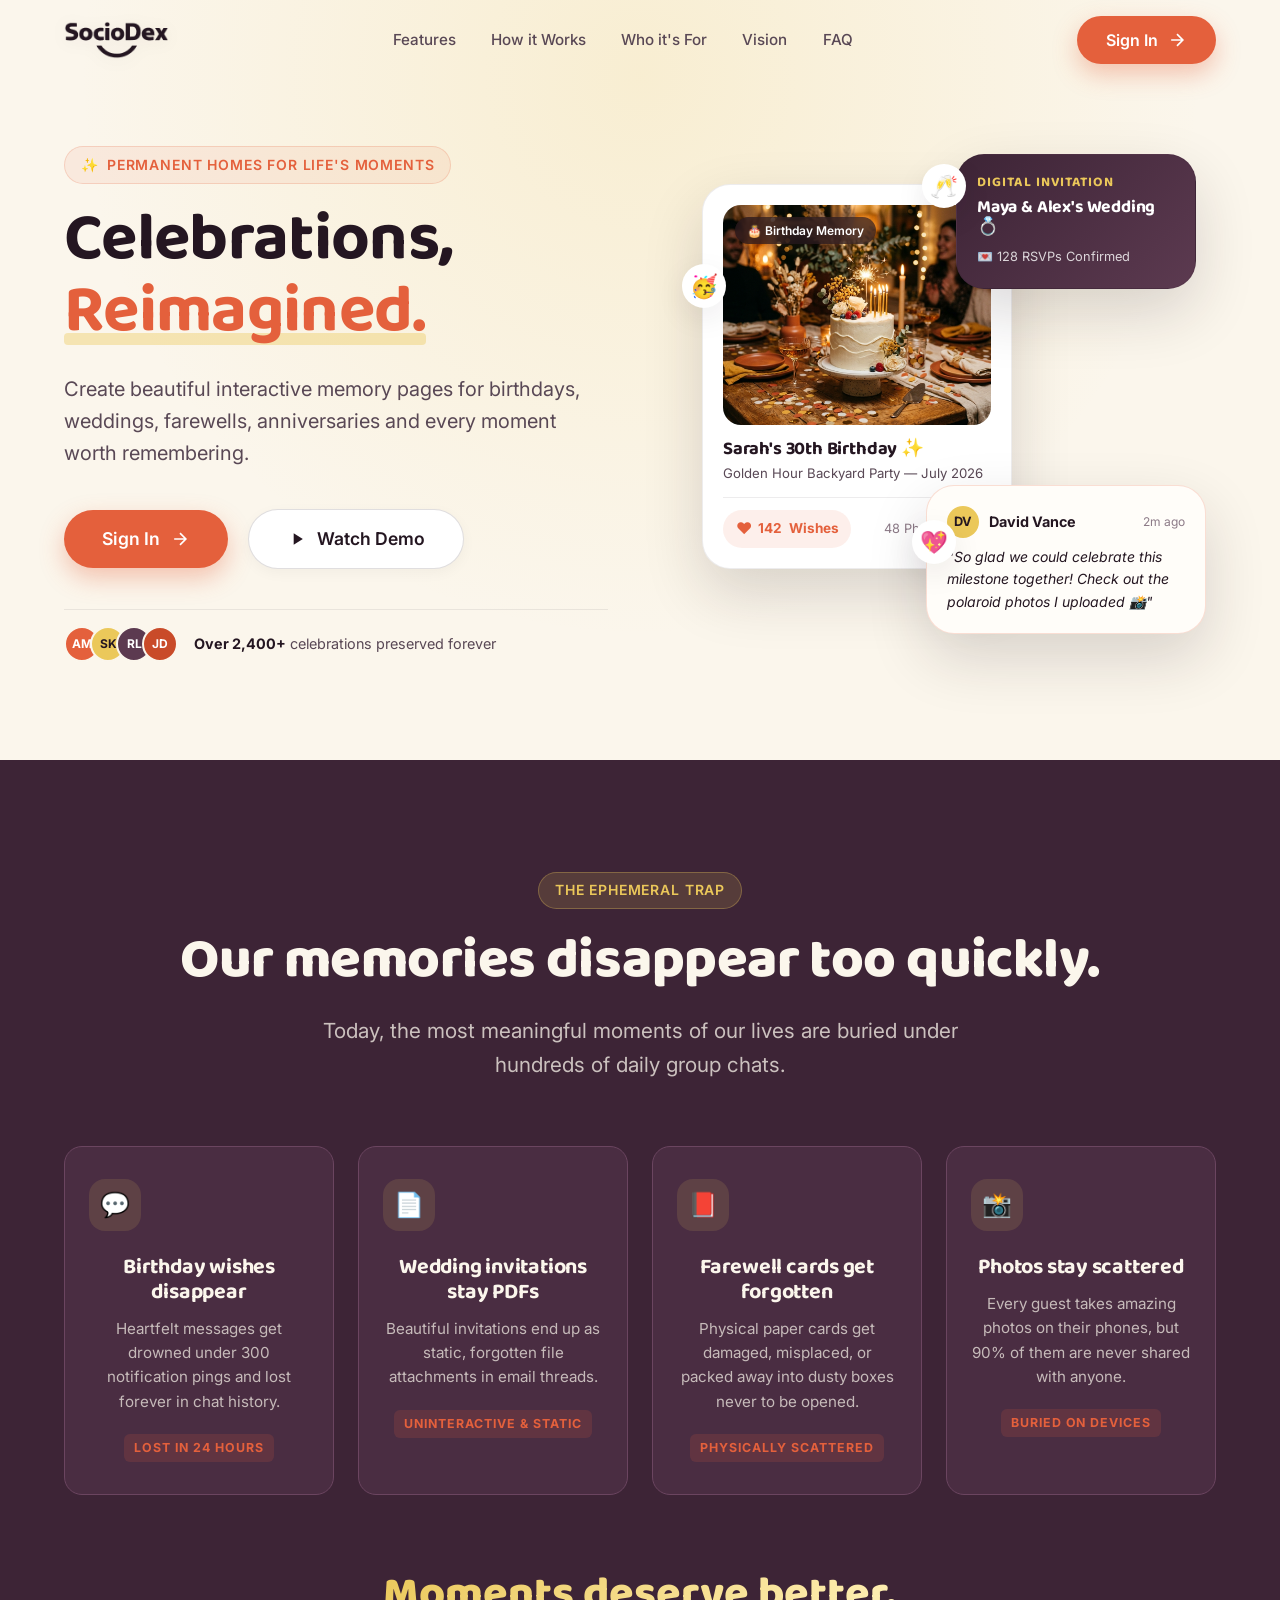
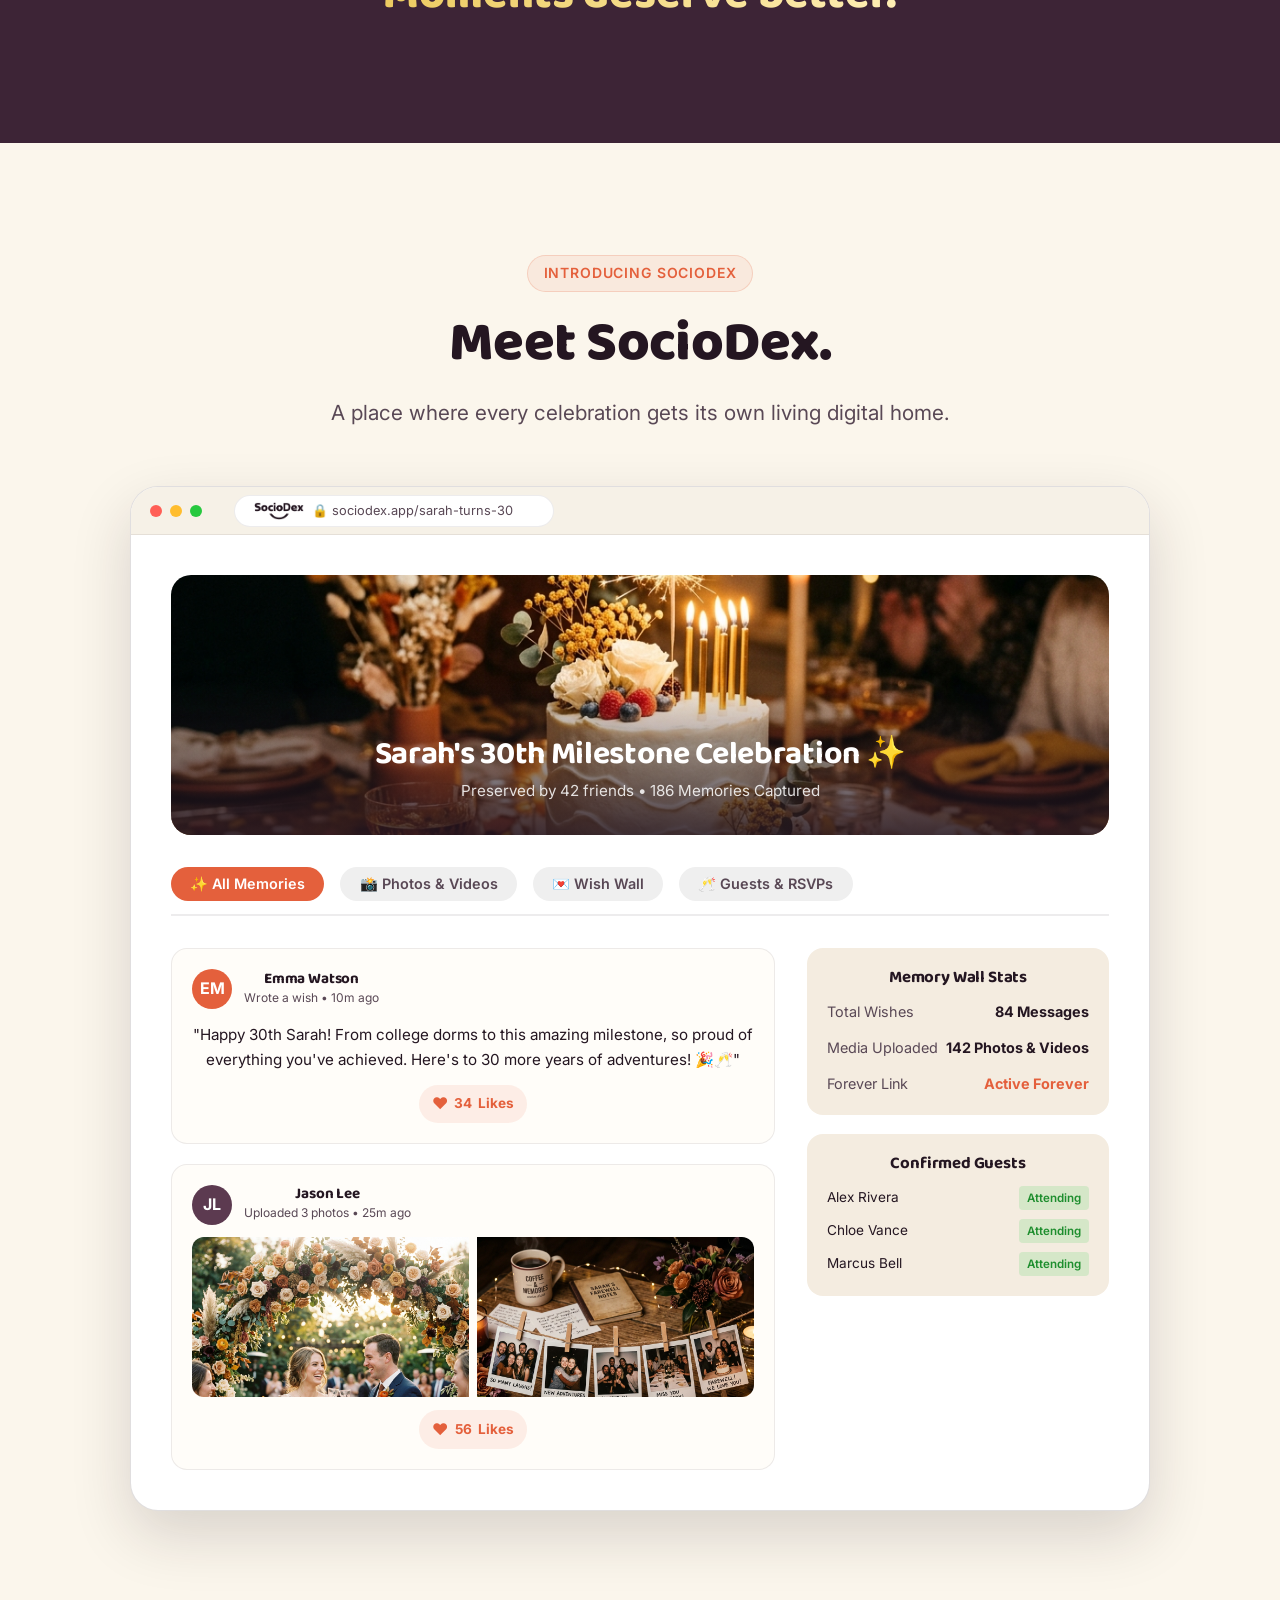
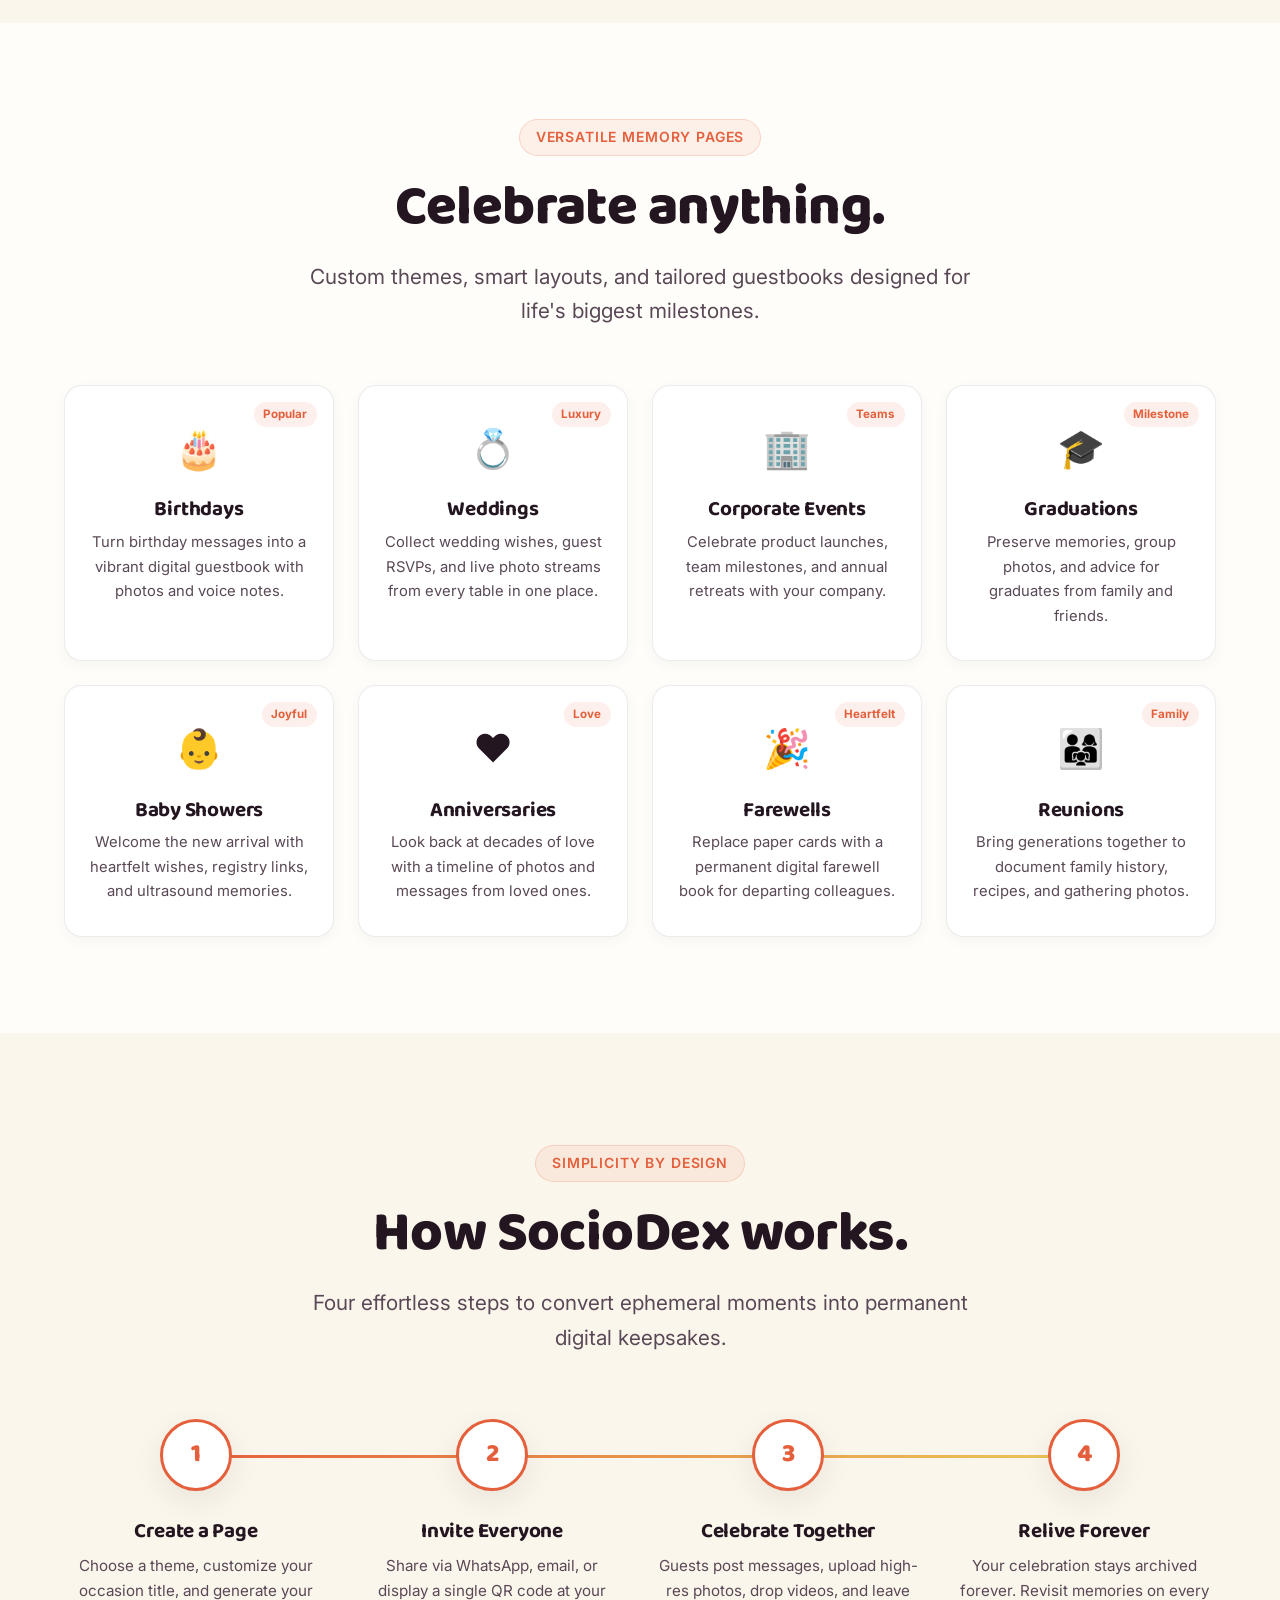
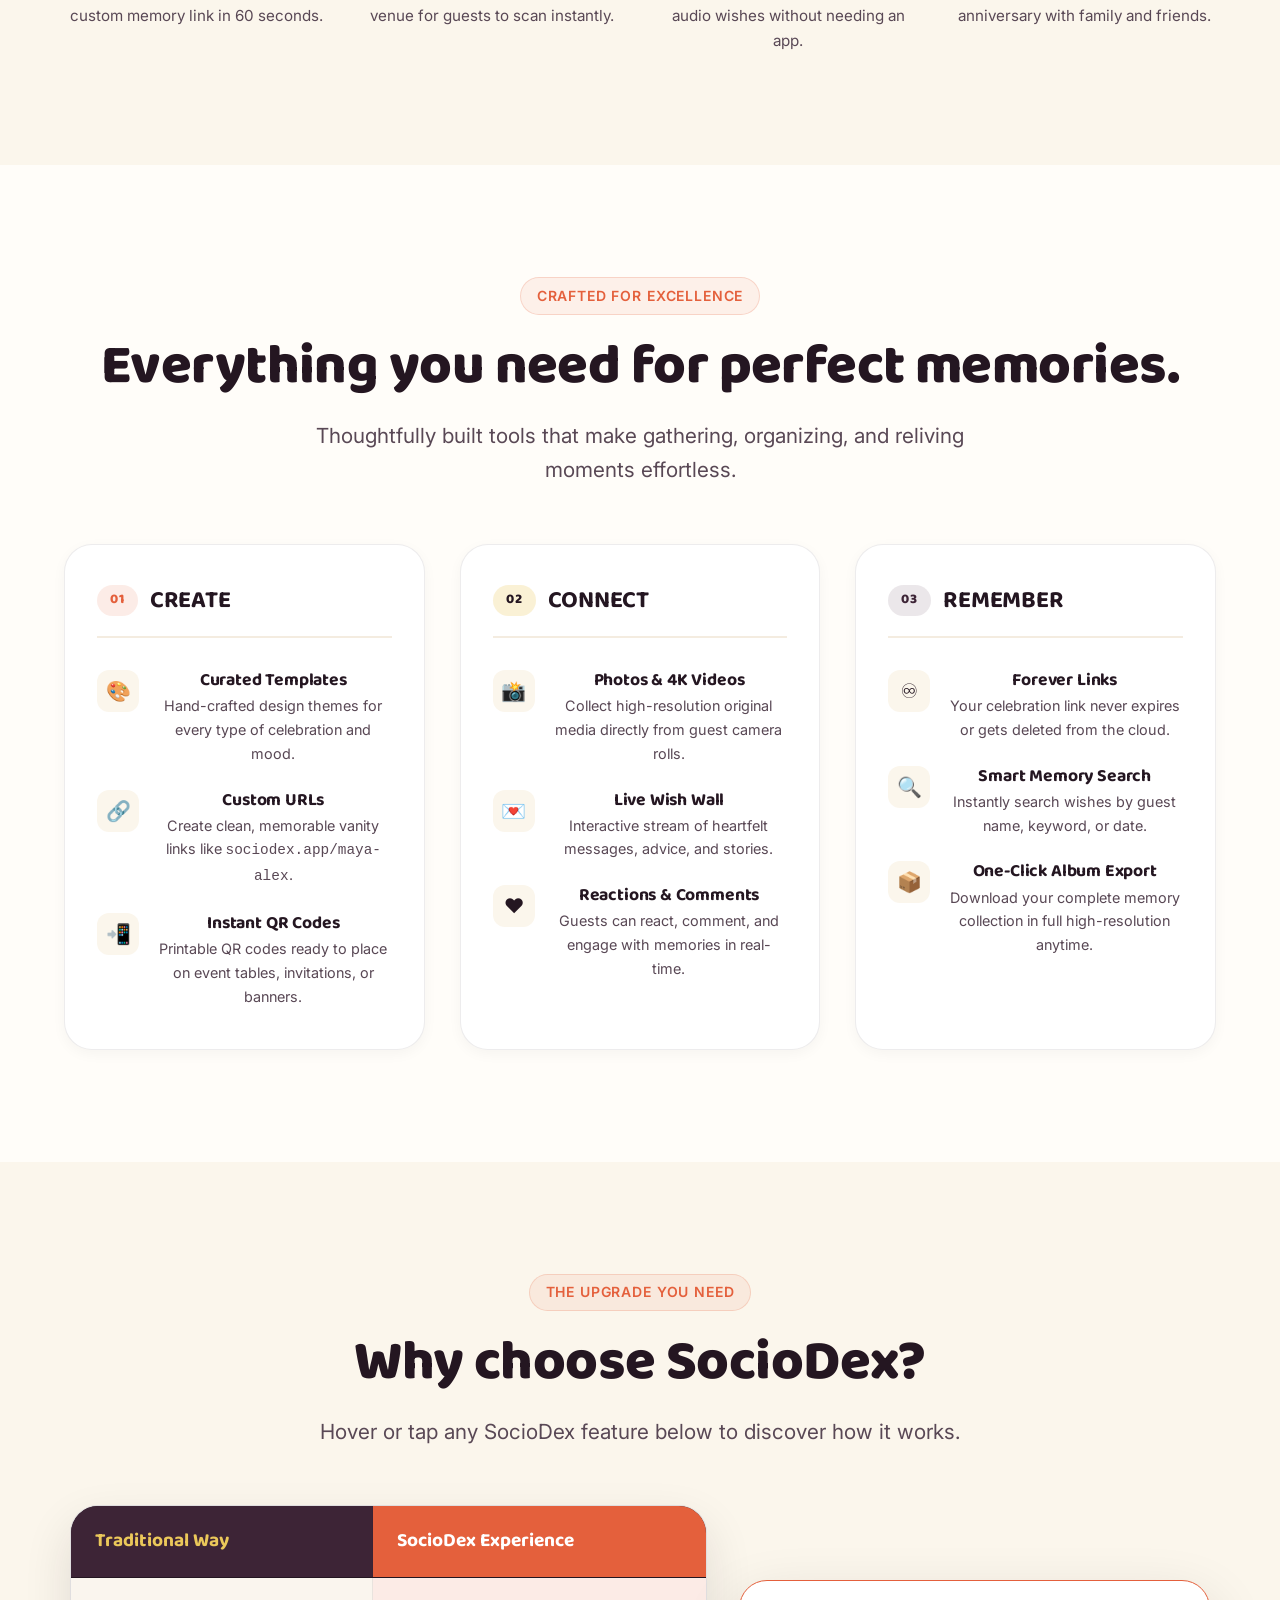
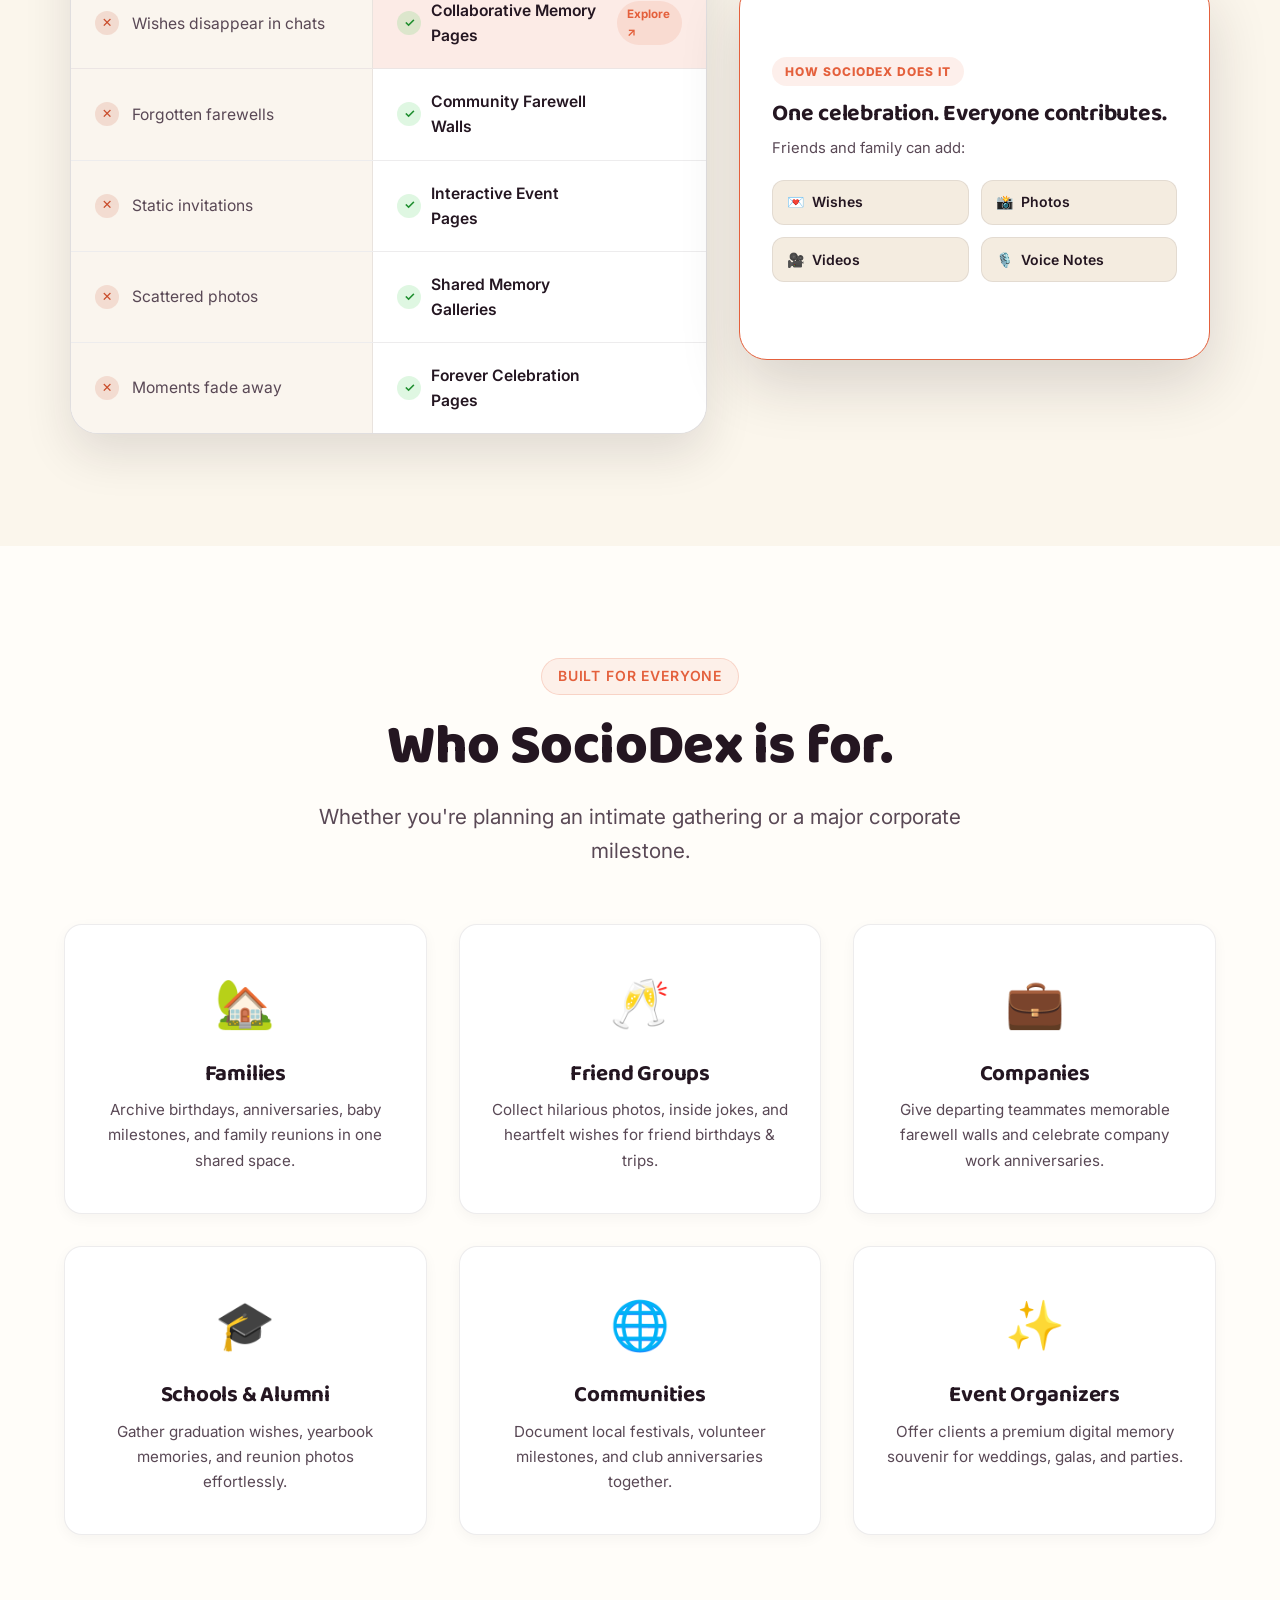
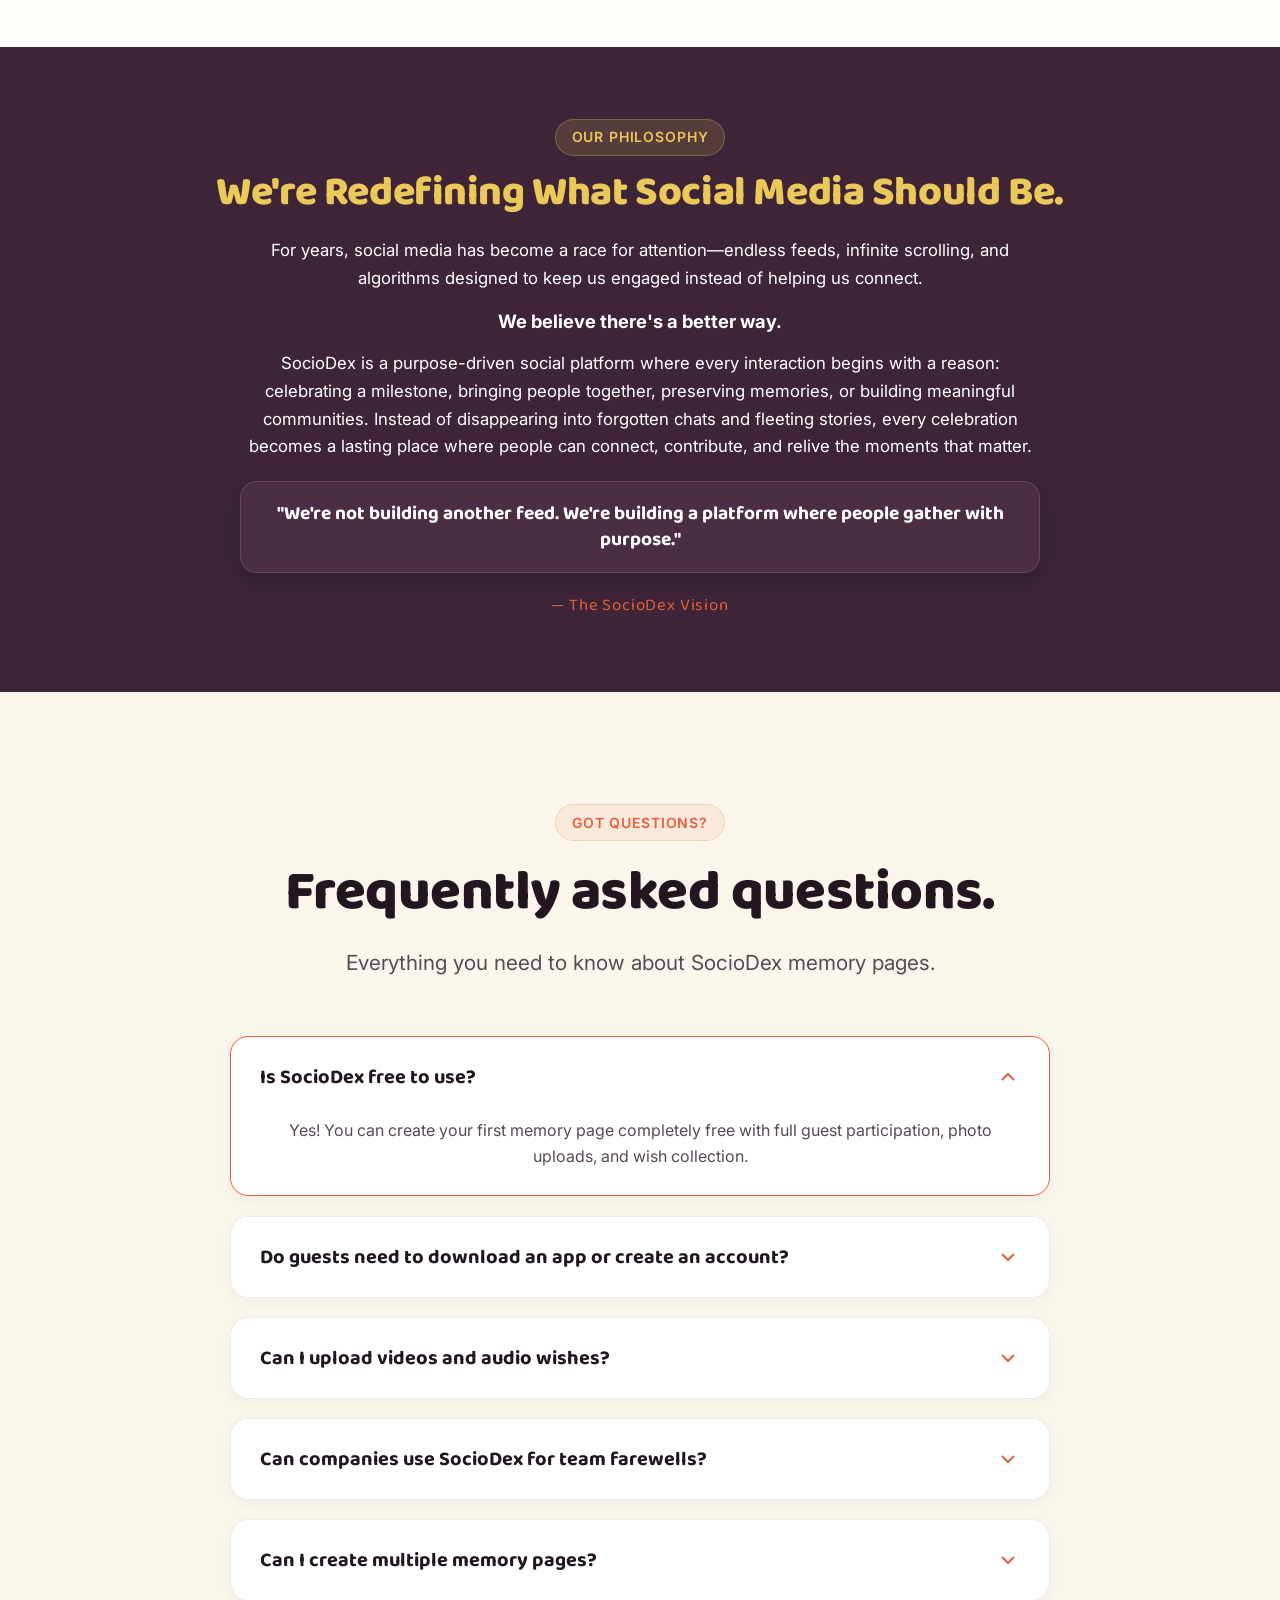
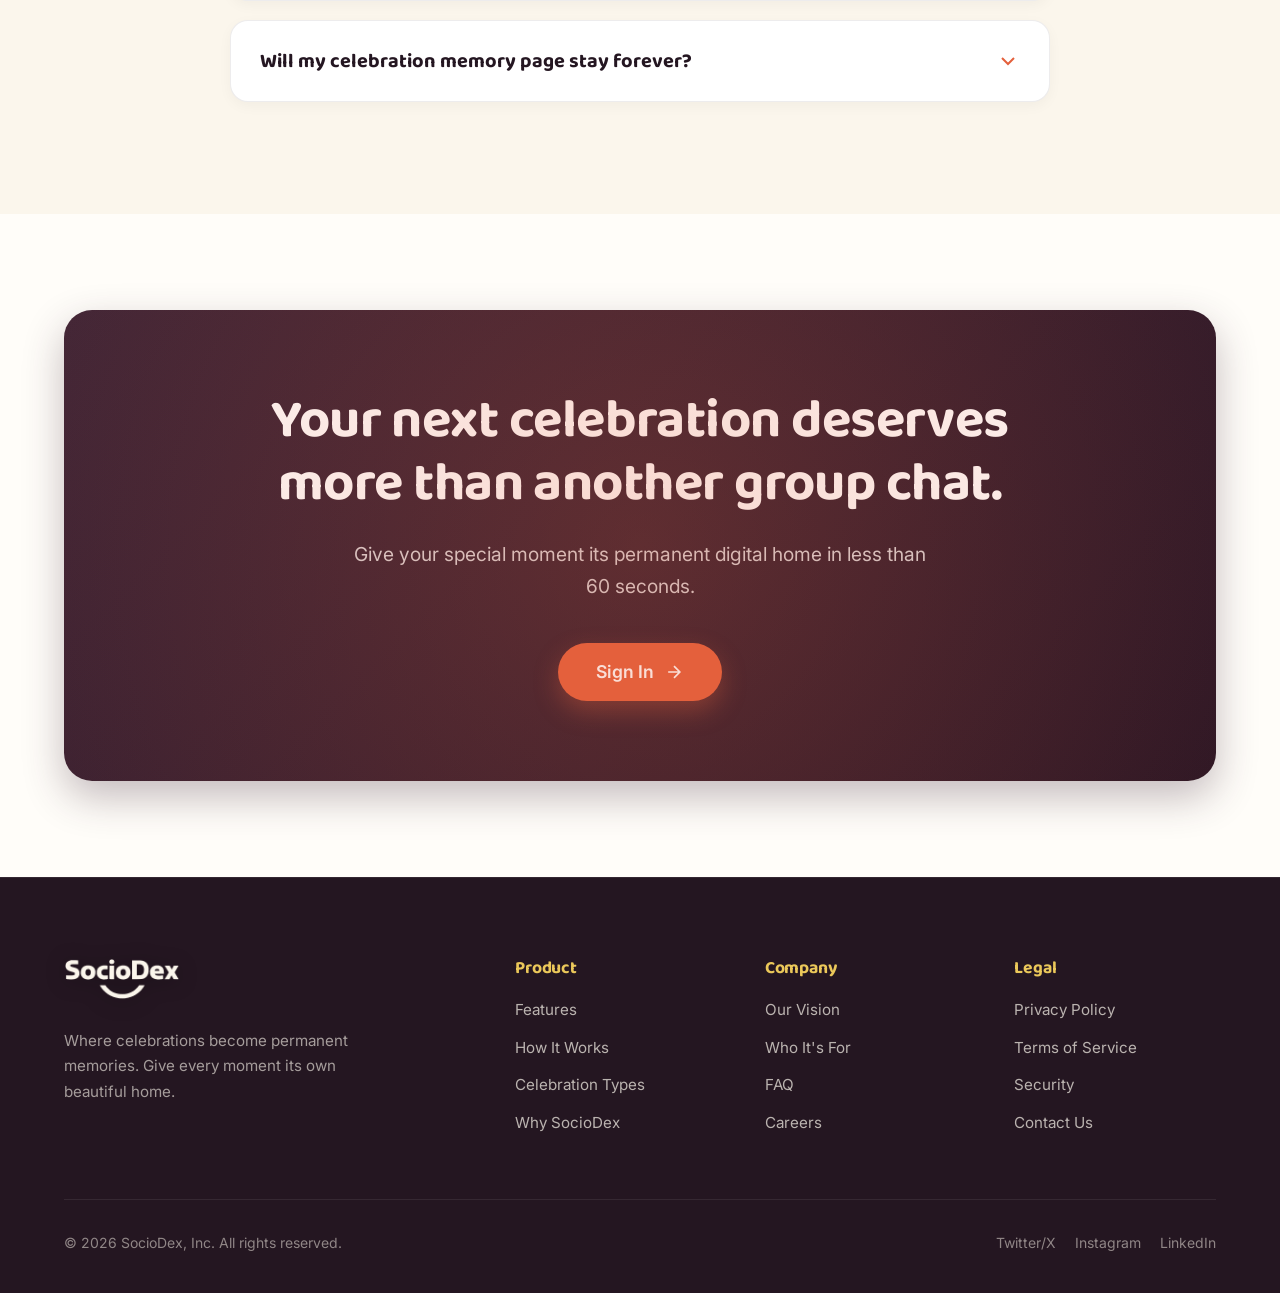
==== commit 43715ce6: "Replace Join Early Access button text with Sign In across navbar, hero, CTA, and modal" ====
--- a/index.html
+++ b/index.html
@@ -41,7 +41,7 @@
 
       <div class="nav-actions">
         <button class="btn btn-primary btn-trigger-early-access">
-          Join Early Access
+          Sign In
           <svg class="btn-icon" viewBox="0 0 24 24" fill="none" stroke="currentColor" stroke-width="2">
             <path d="M5 12h14M12 5l7 7-7 7"/>
           </svg>
@@ -68,7 +68,7 @@
 
         <div class="hero-ctas">
           <button class="btn btn-primary btn-large btn-trigger-early-access">
-            Join Early Access
+            Sign In
             <svg class="btn-icon" viewBox="0 0 24 24" fill="none" stroke="currentColor" stroke-width="2">
               <path d="M5 12h14M12 5l7 7-7 7"/>
             </svg>
@@ -982,7 +982,7 @@
           <h2>Your next celebration deserves more than another group chat.</h2>
           <p>Give your special moment its permanent digital home in less than 60 seconds.</p>
           <button class="btn btn-primary btn-large btn-trigger-early-access">
-            Join Early Access
+            Sign In
             <svg class="btn-icon" viewBox="0 0 24 24" fill="none" stroke="currentColor" stroke-width="2">
               <path d="M5 12h14M12 5l7 7-7 7"/>
             </svg>
@@ -1055,8 +1055,8 @@
     <div class="modal-card">
       <button class="modal-close-btn">&times;</button>
       <img src="assets/images/logo_transparent.png" alt="SocioDex Logo" class="modal-logo-img">
-      <h3>Join SocioDex Early Access 🎉</h3>
-      <p>Be the first to create permanent memory pages for your upcoming celebrations.</p>
+      <h3>Sign In to SocioDex ✨</h3>
+      <p>Enter your email address to sign in or create your celebration page.</p>
 
       <form class="modal-form" id="early-access-form">
         <div class="form-group">
@@ -1077,7 +1077,7 @@
         </div>
 
         <button type="submit" class="btn btn-primary btn-large" style="width: 100%; margin-top: 0.5rem;">
-          Get VIP Early Access
+          Sign In
         </button>
       </form>
 
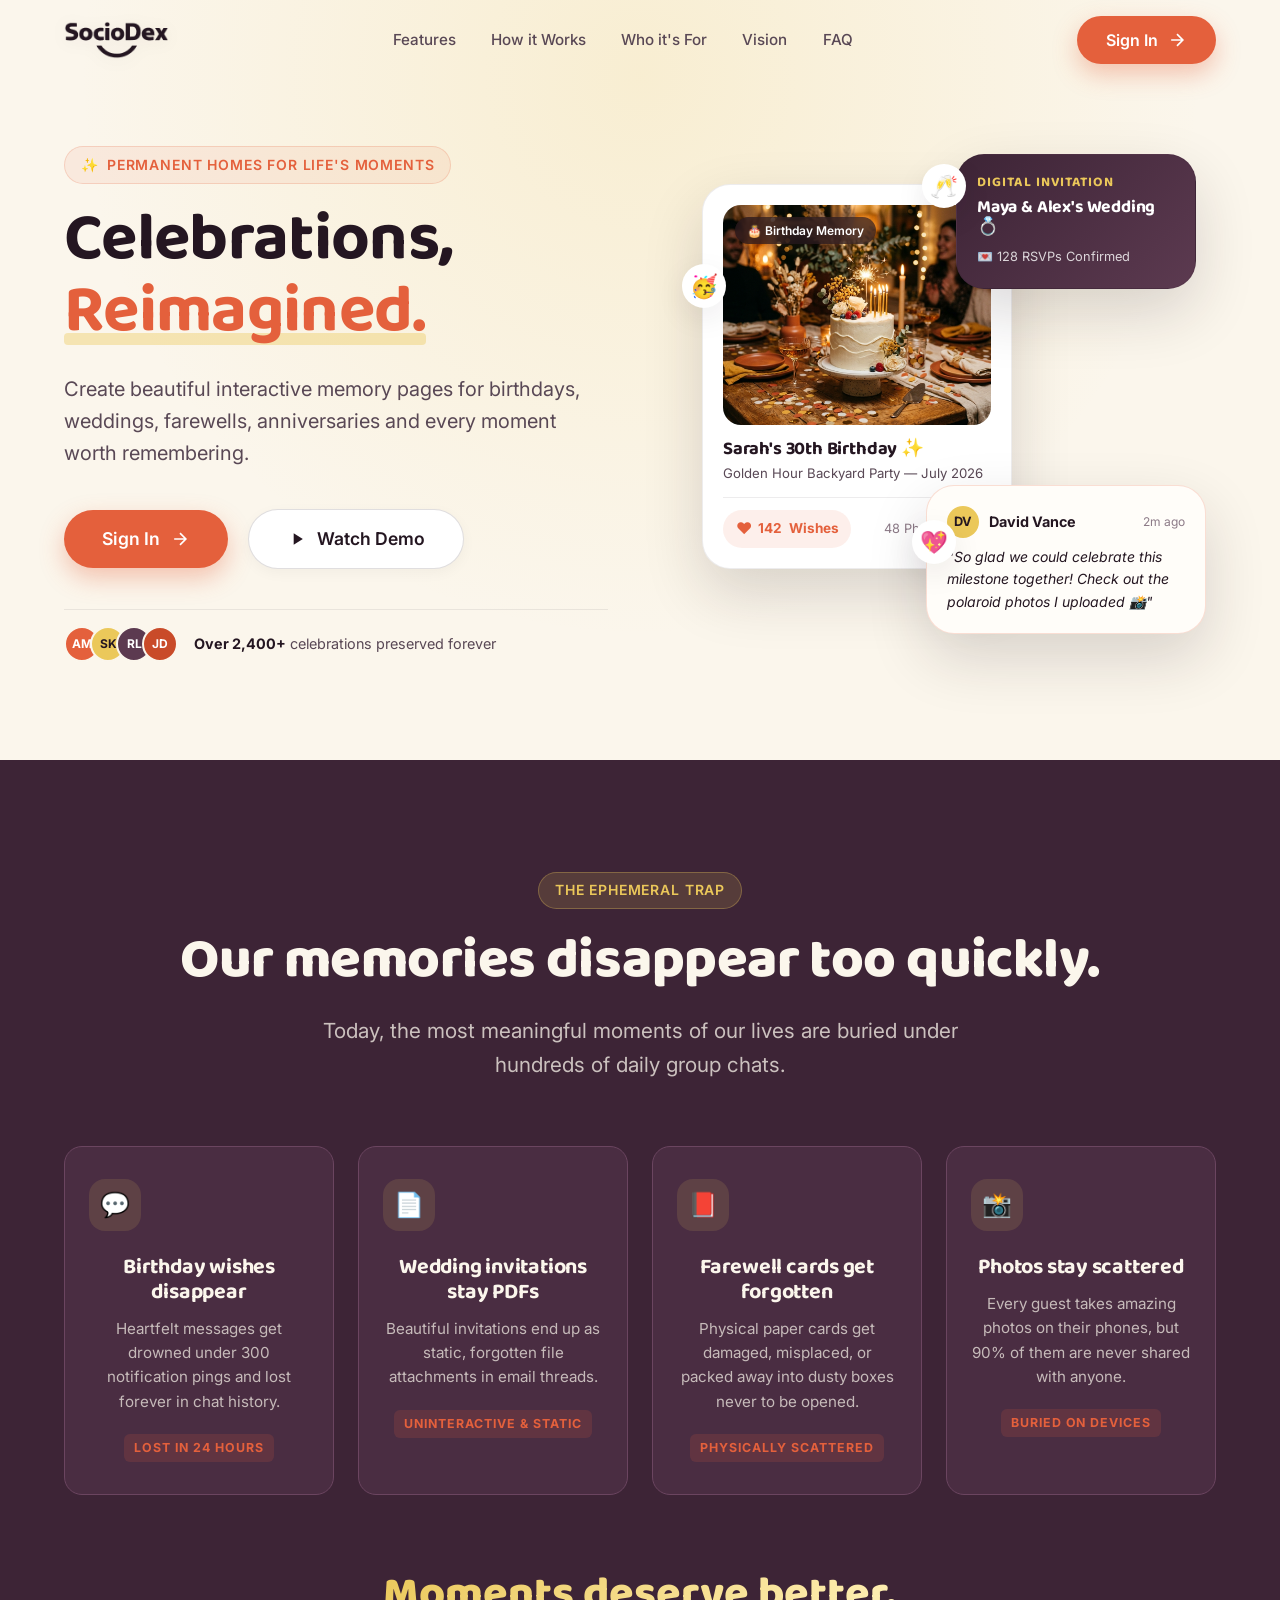
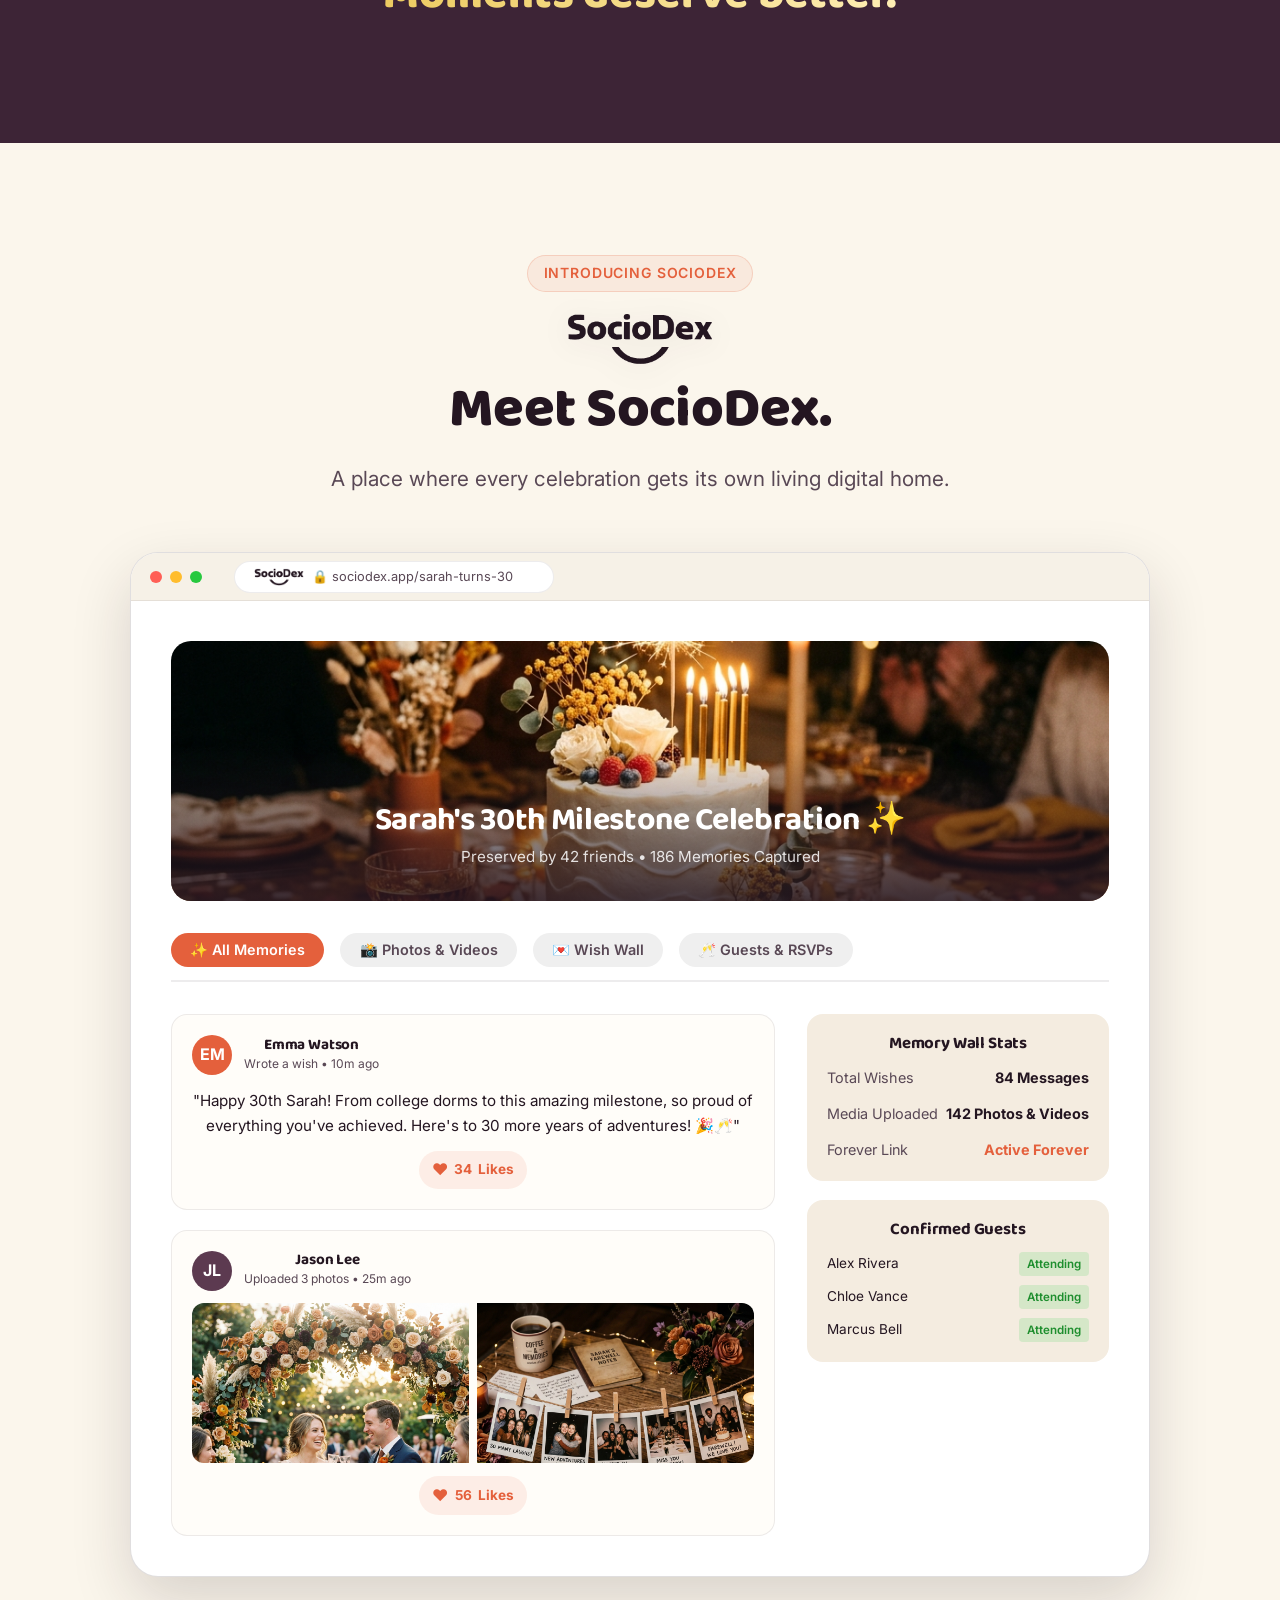
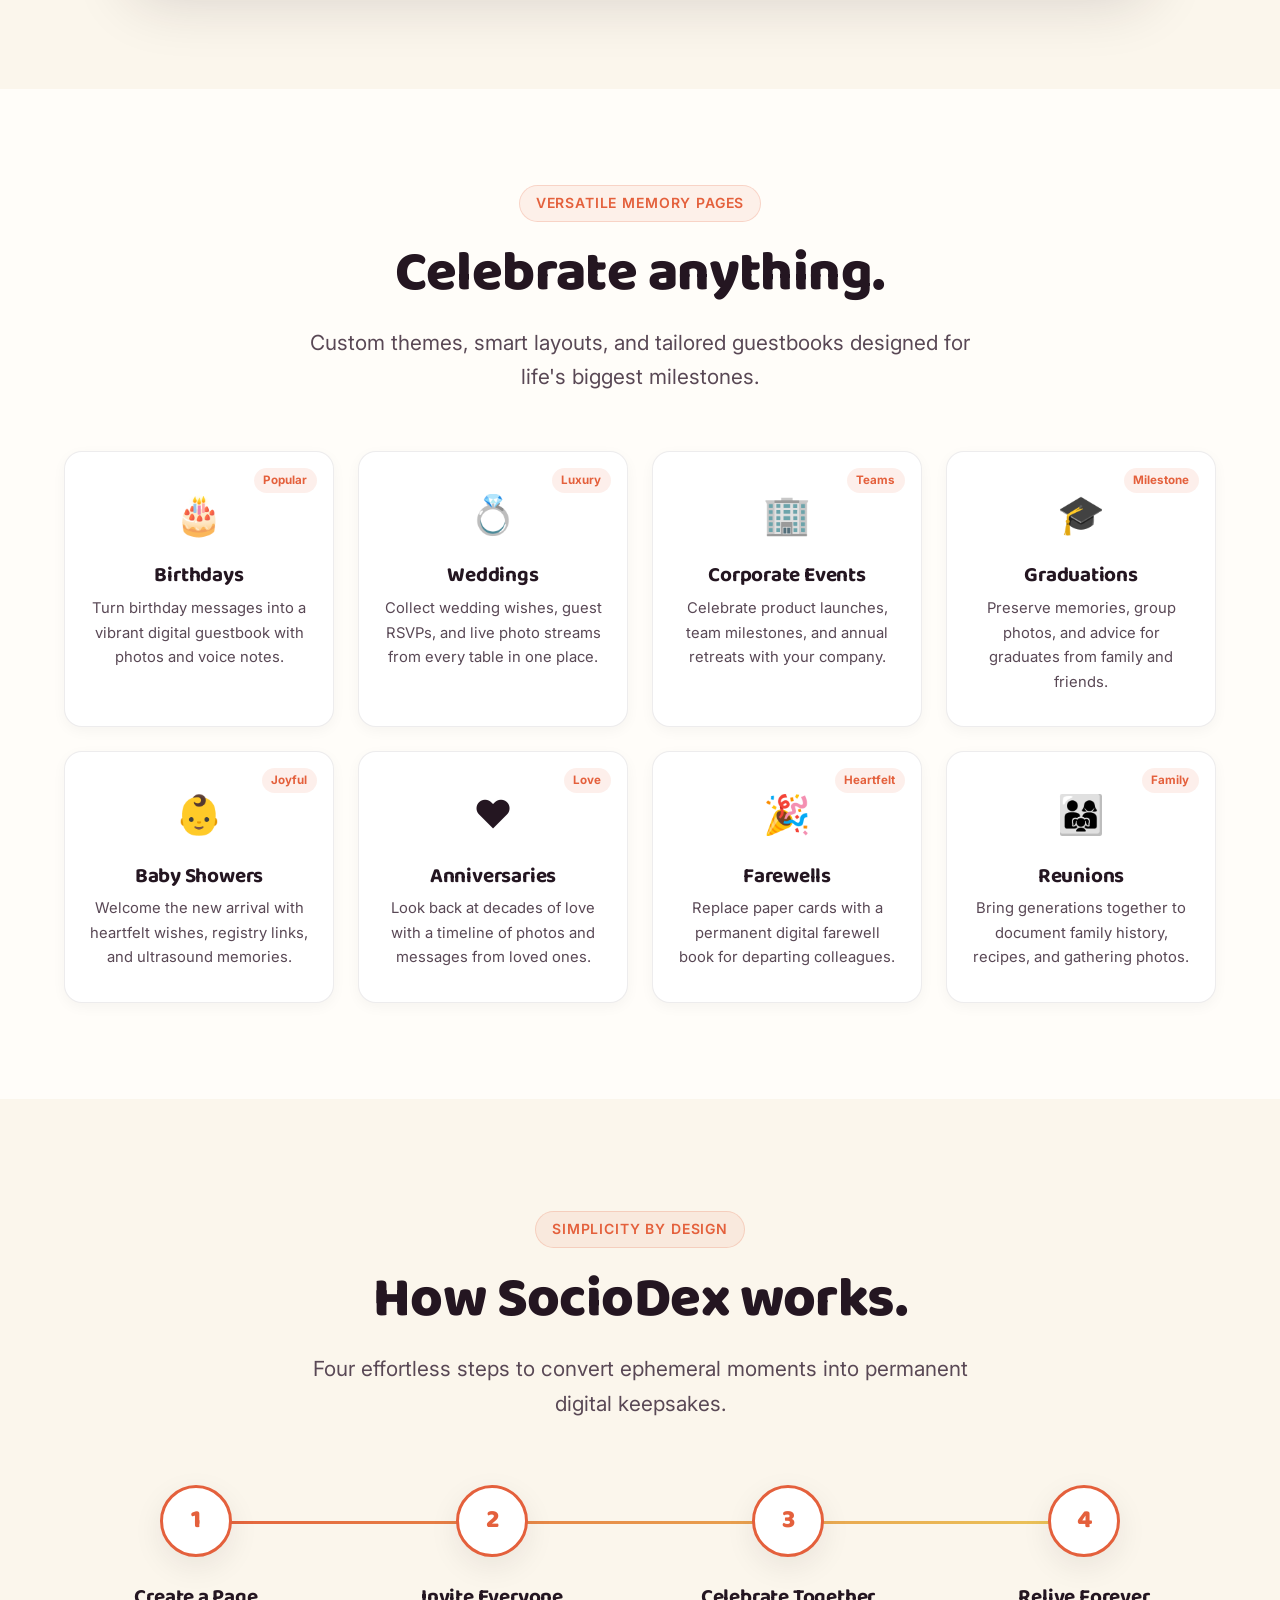
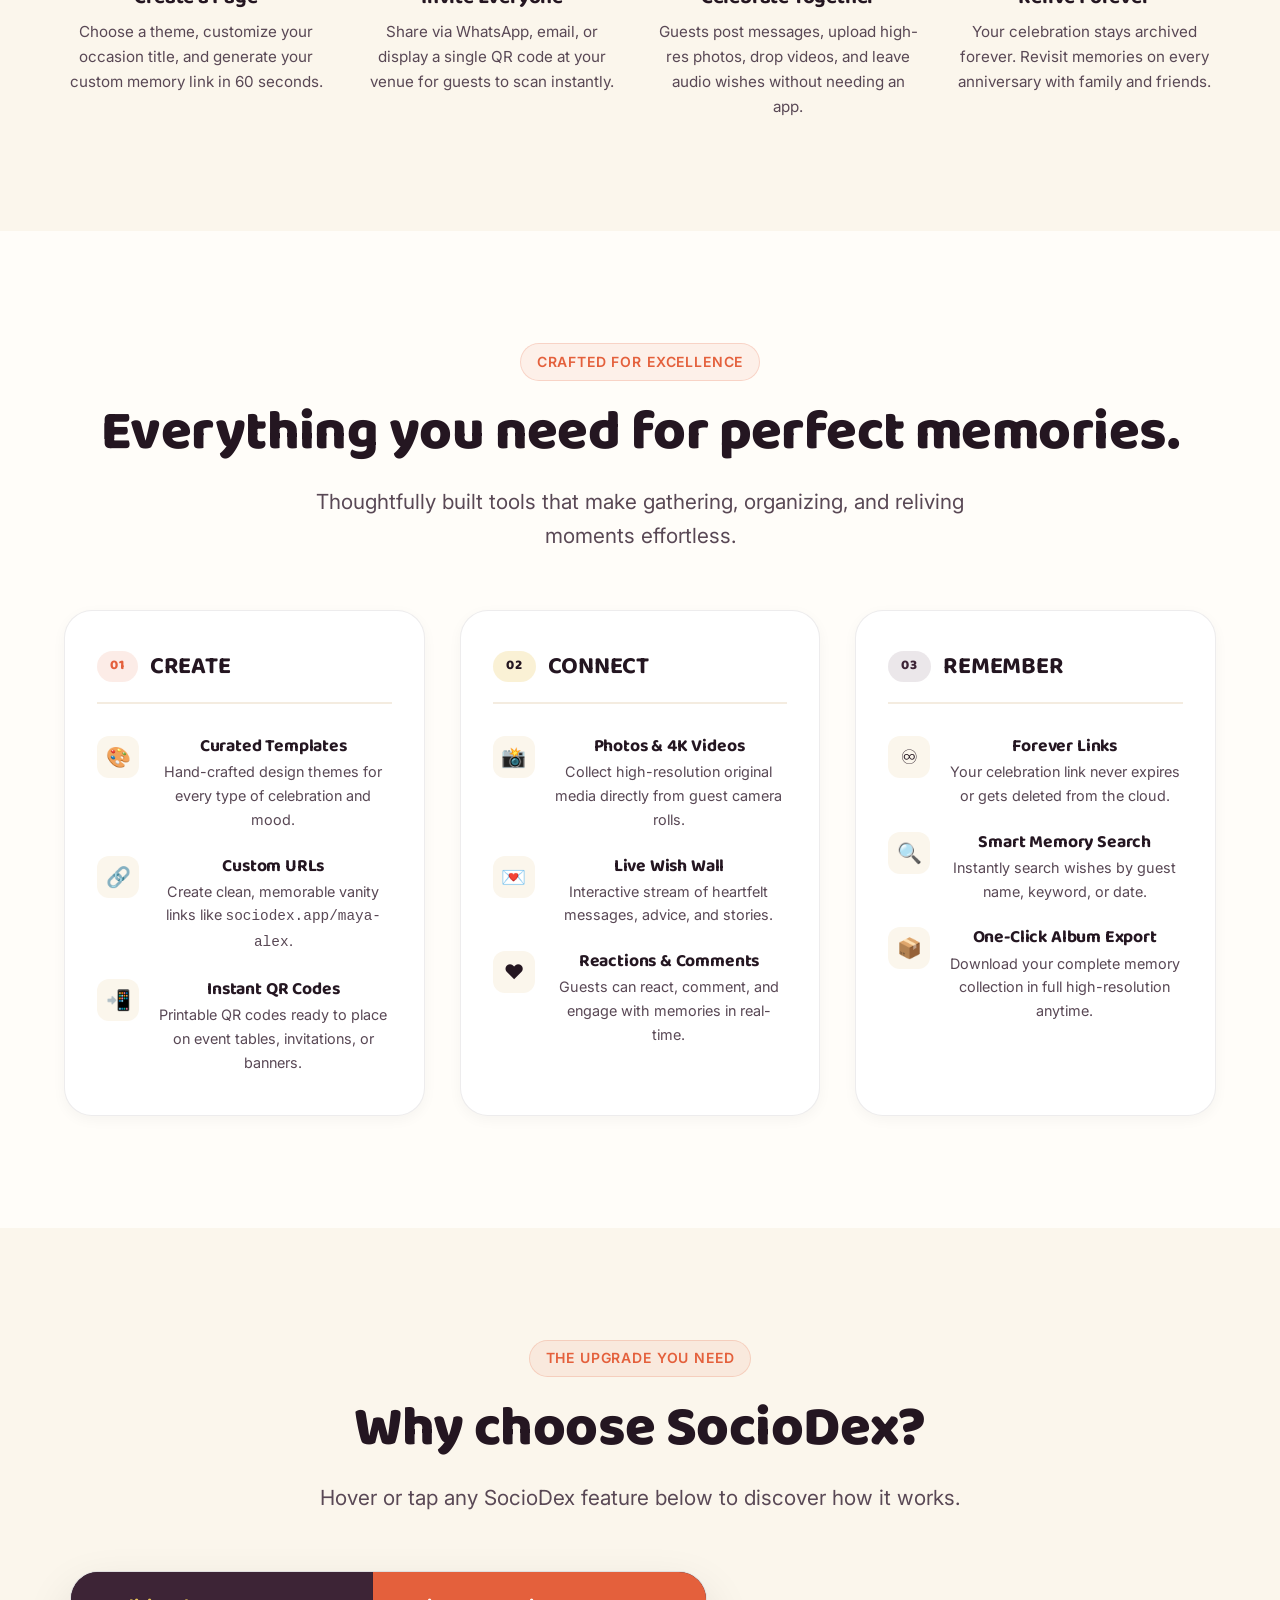
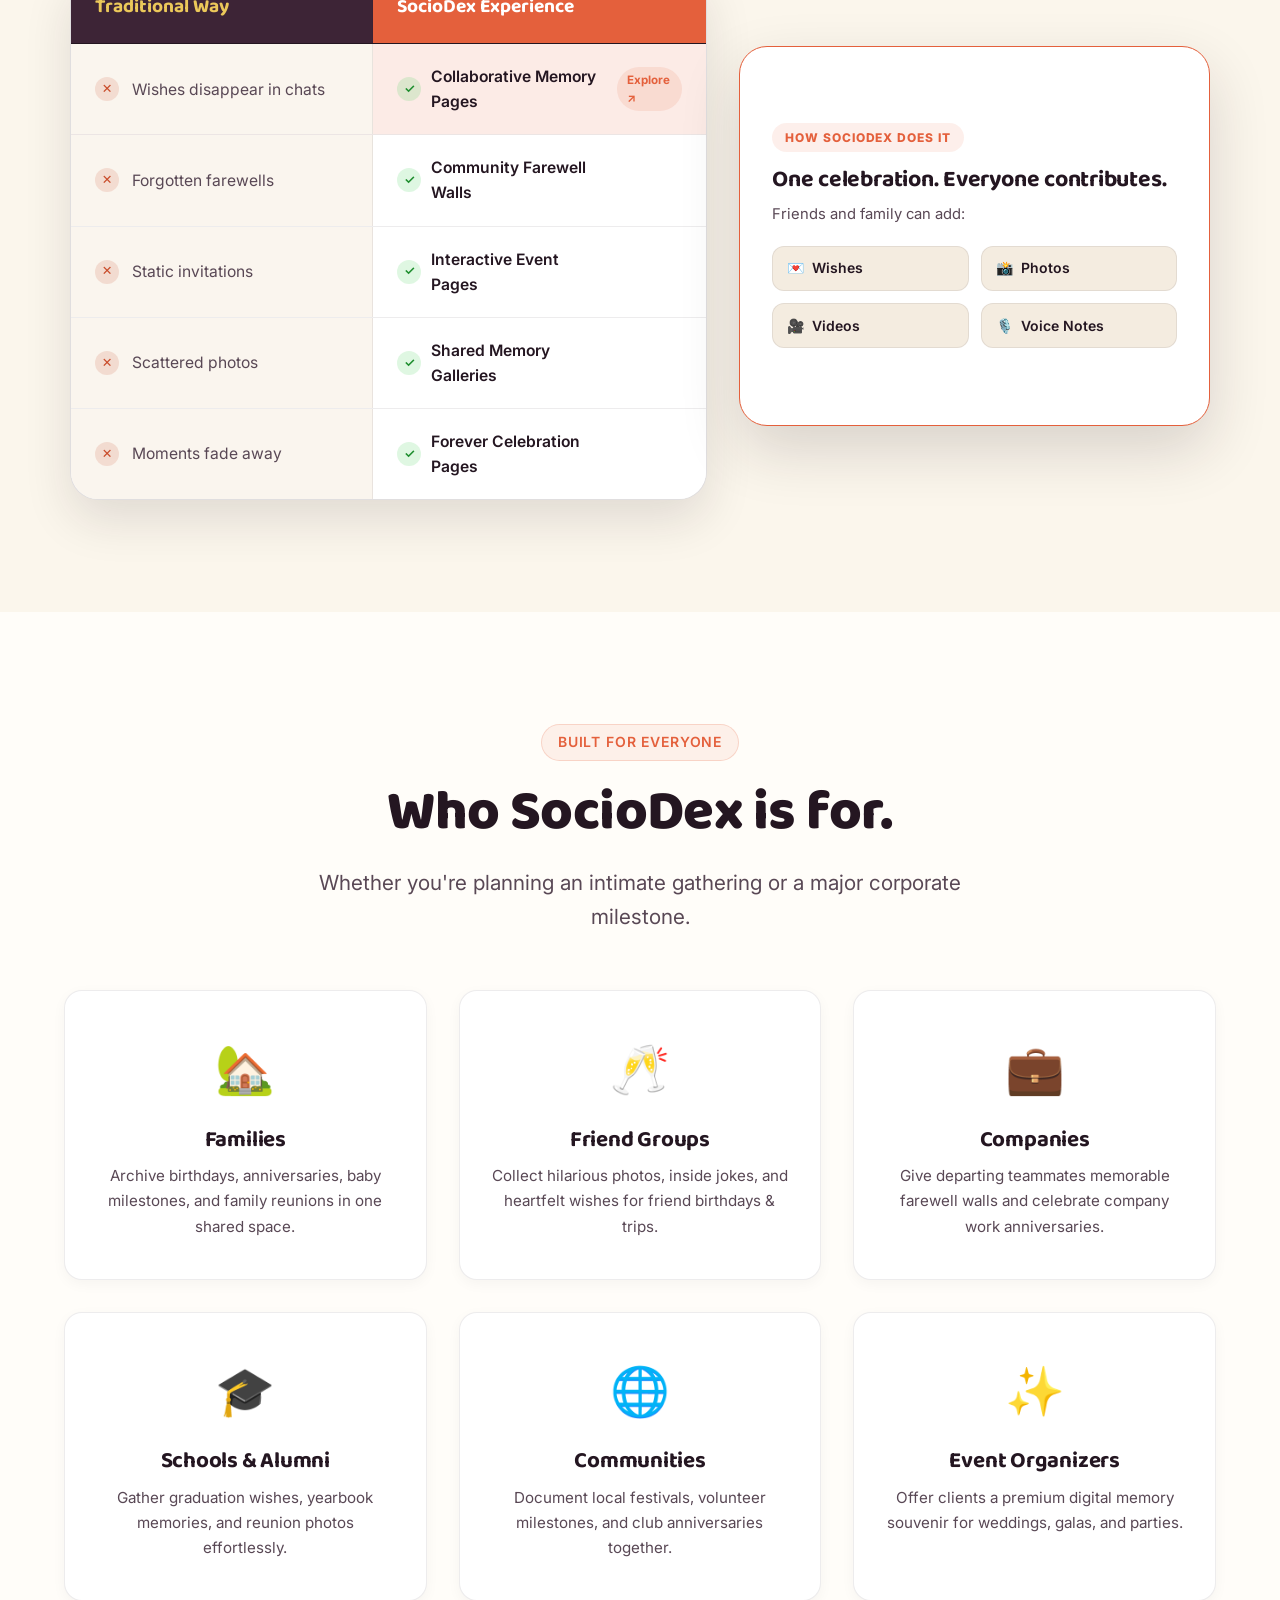
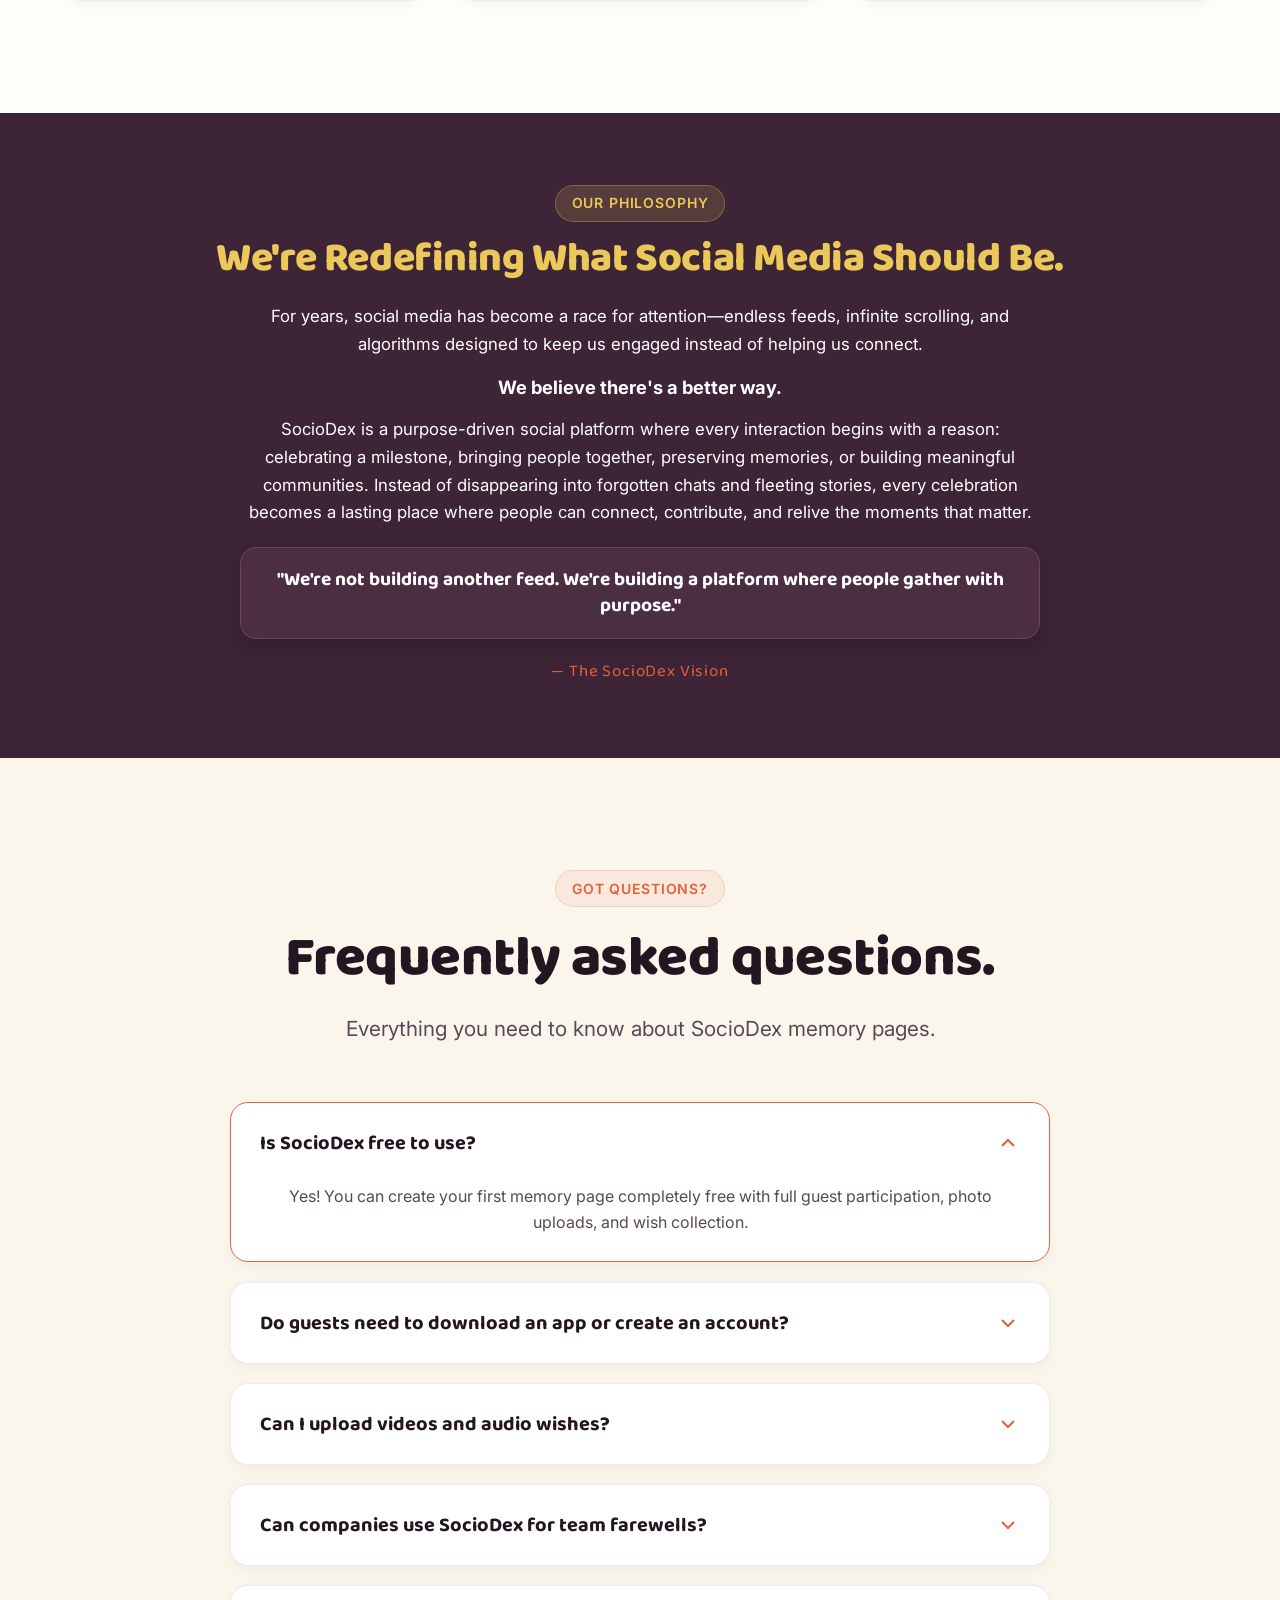
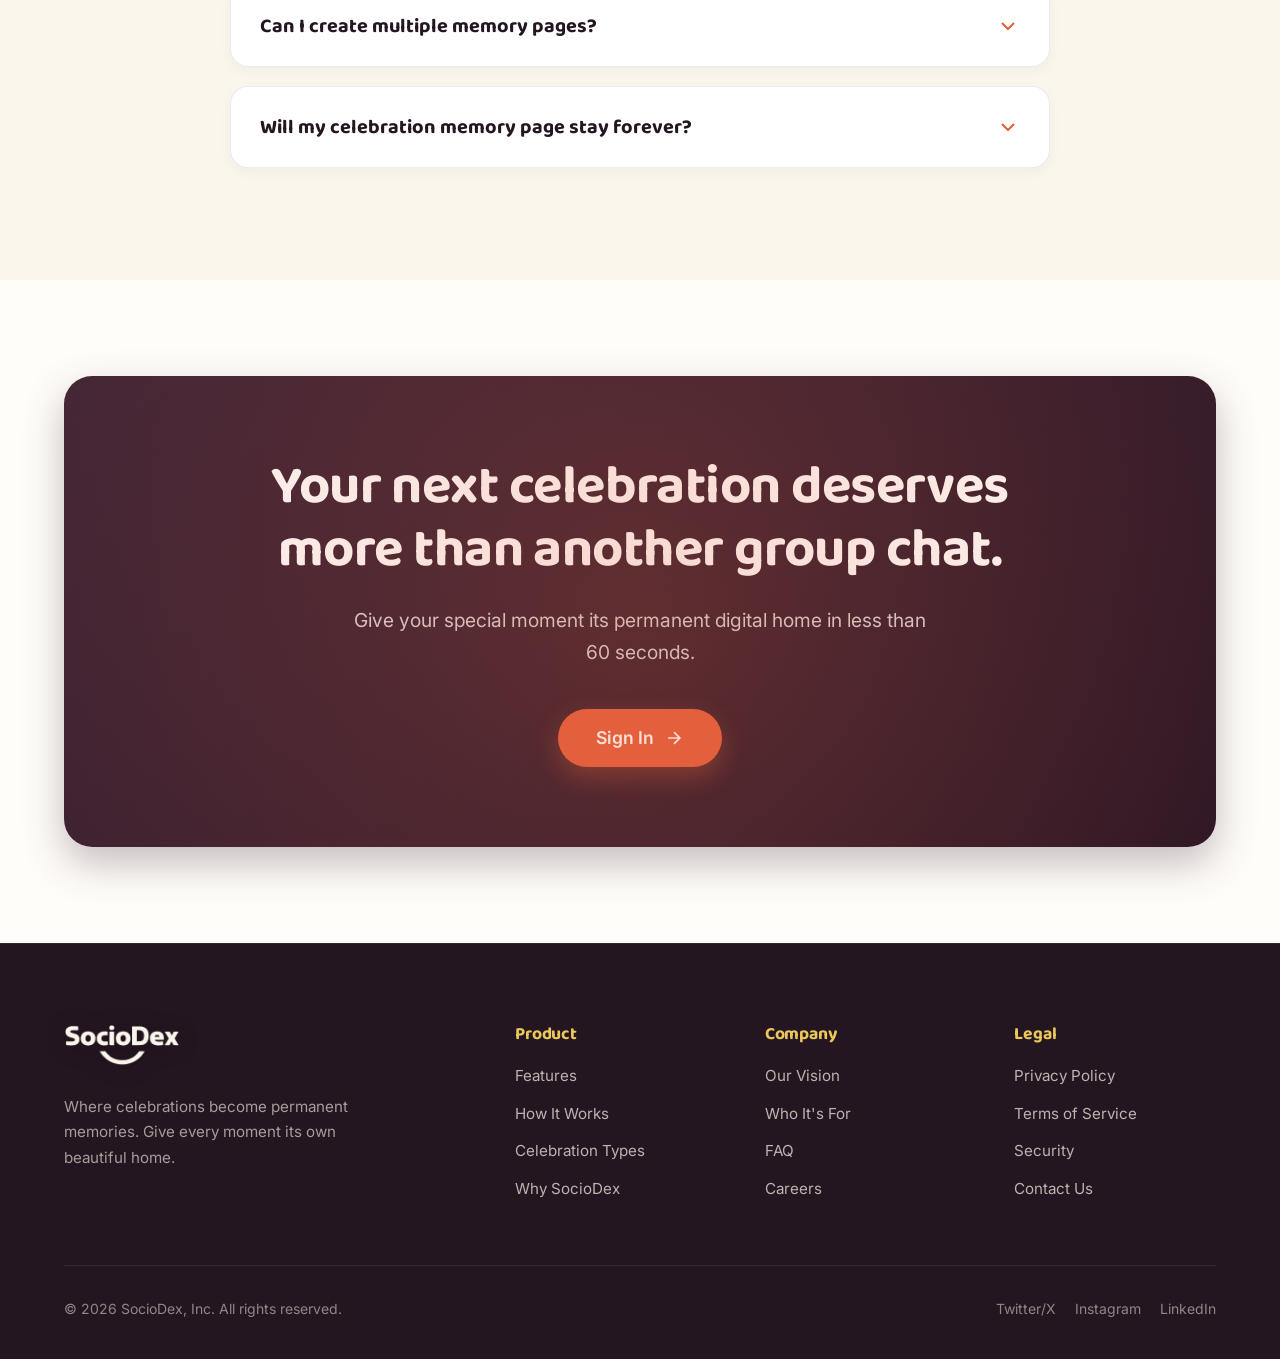
==== commit 4a28bb4e: "Add SocioDex logo to Section 3 header above Meet SocioDex" ====
--- a/index.html
+++ b/index.html
@@ -203,7 +203,10 @@
         <div class="eyebrow reveal-fade-up">
           Introducing SocioDex
         </div>
-        <h2 class="section-heading reveal-fade-up">
+        <div class="reveal-fade-up" style="margin-bottom: 0.75rem;">
+          <img src="assets/images/logo_transparent.png" alt="SocioDex Logo" style="height: 54px; width: auto; margin: 0 auto; display: block; filter: drop-shadow(0 4px 14px rgba(36, 22, 33, 0.08));">
+        </div>
+        <h2 class="section-heading reveal-fade-up" style="margin-top: 0.2rem;">
           Meet SocioDex.
         </h2>
         <p class="section-subtitle reveal-fade-up">
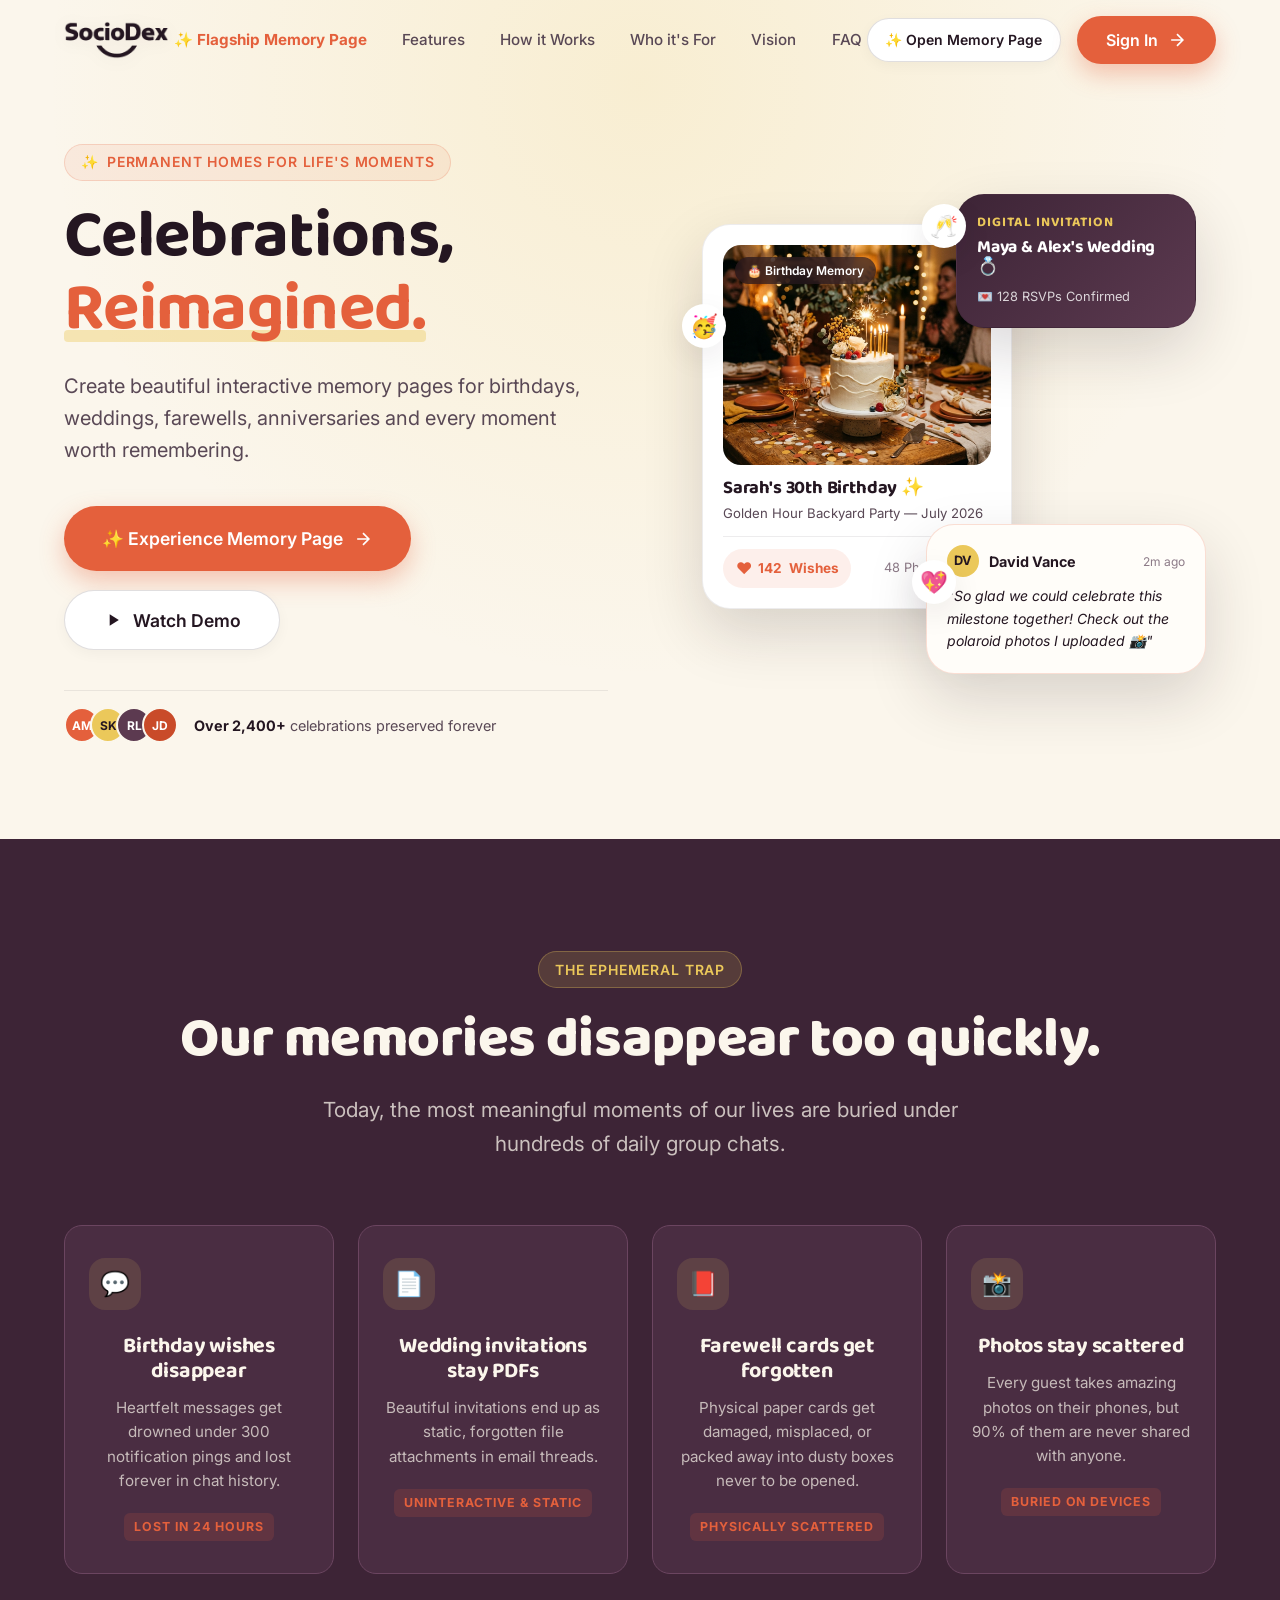
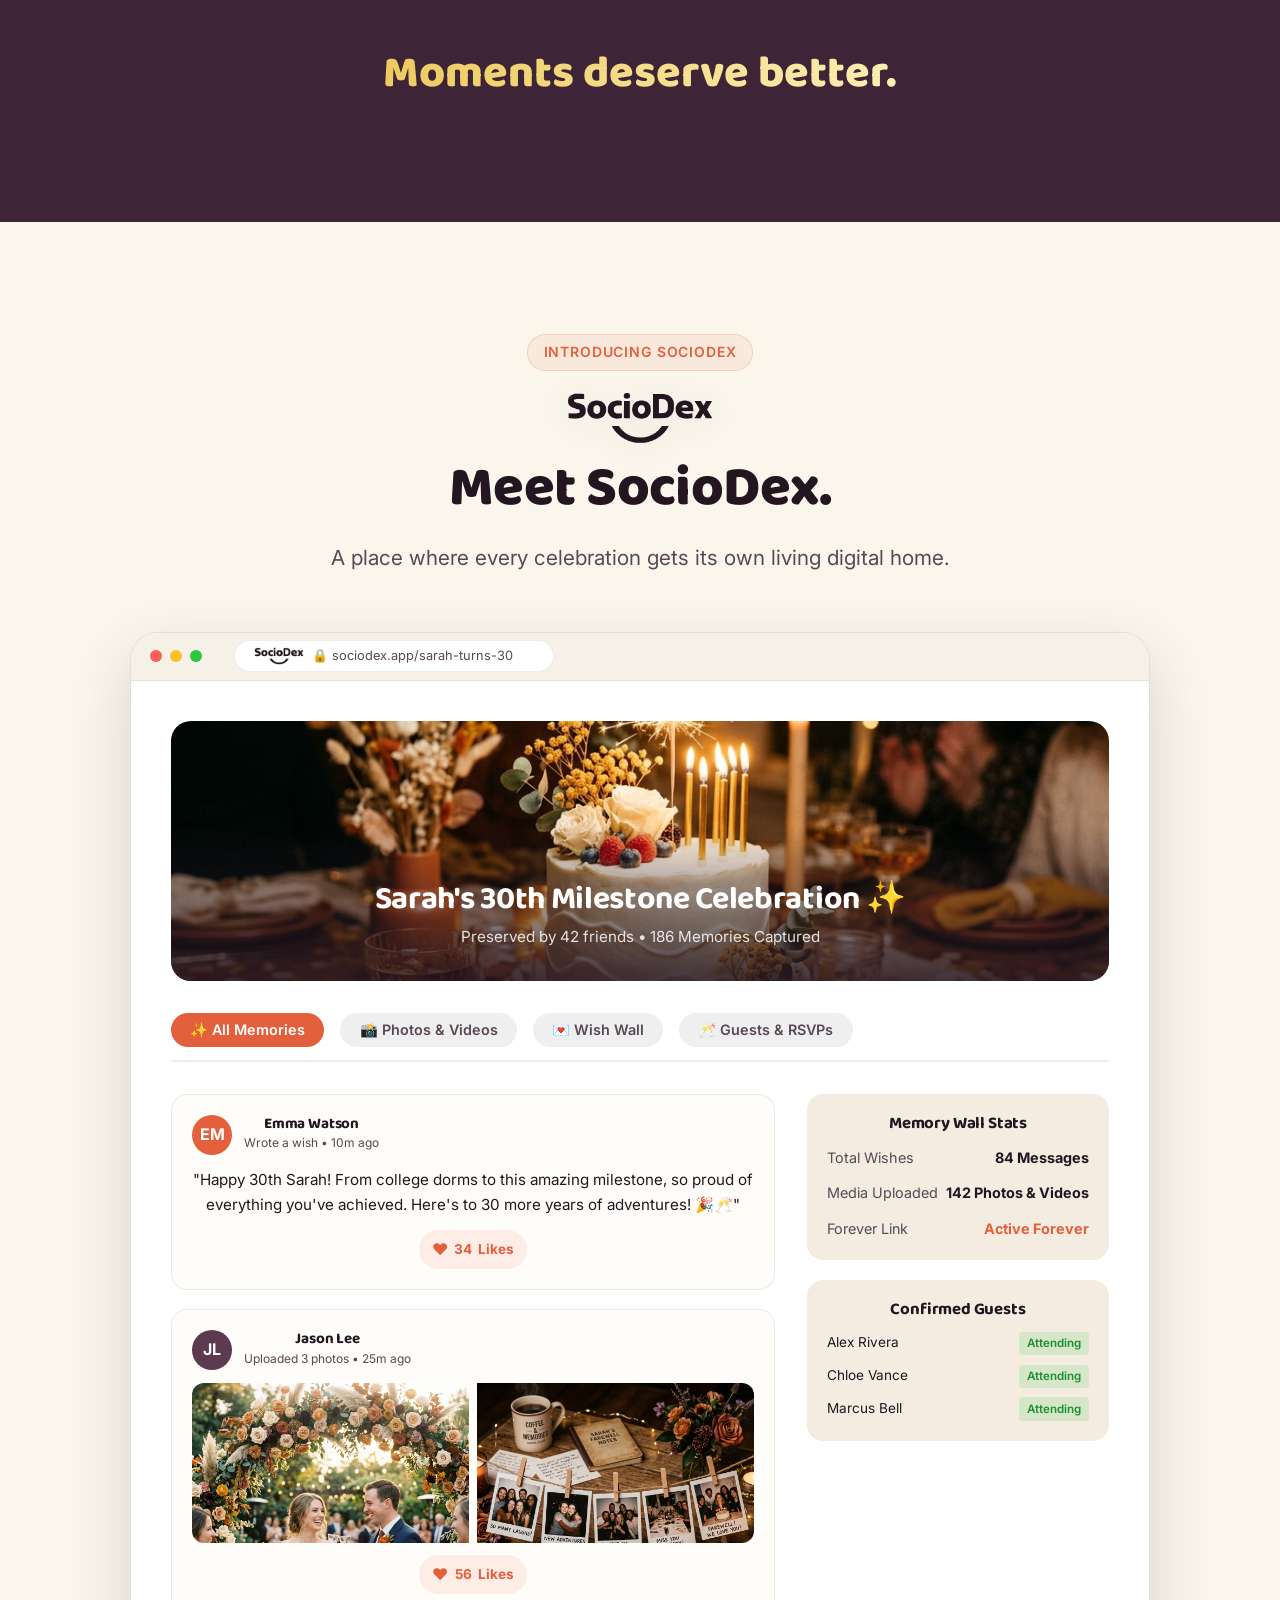
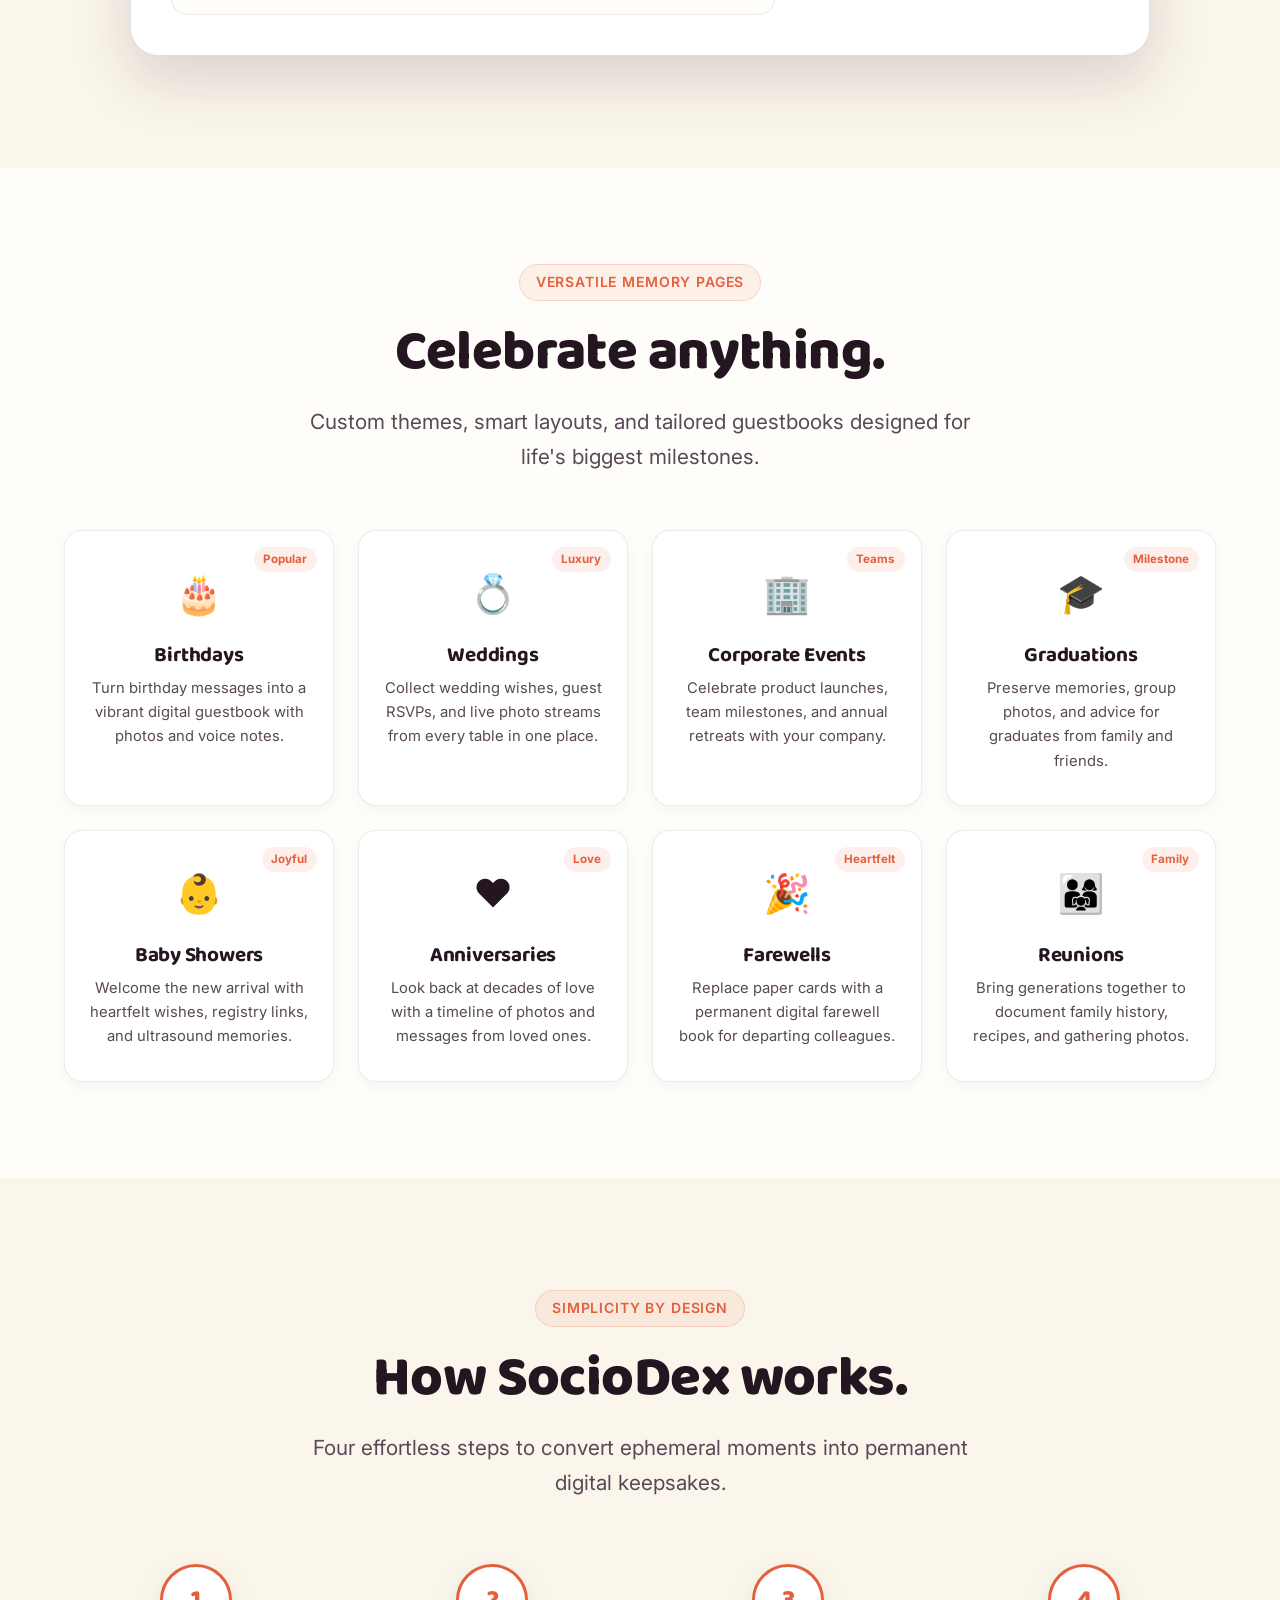
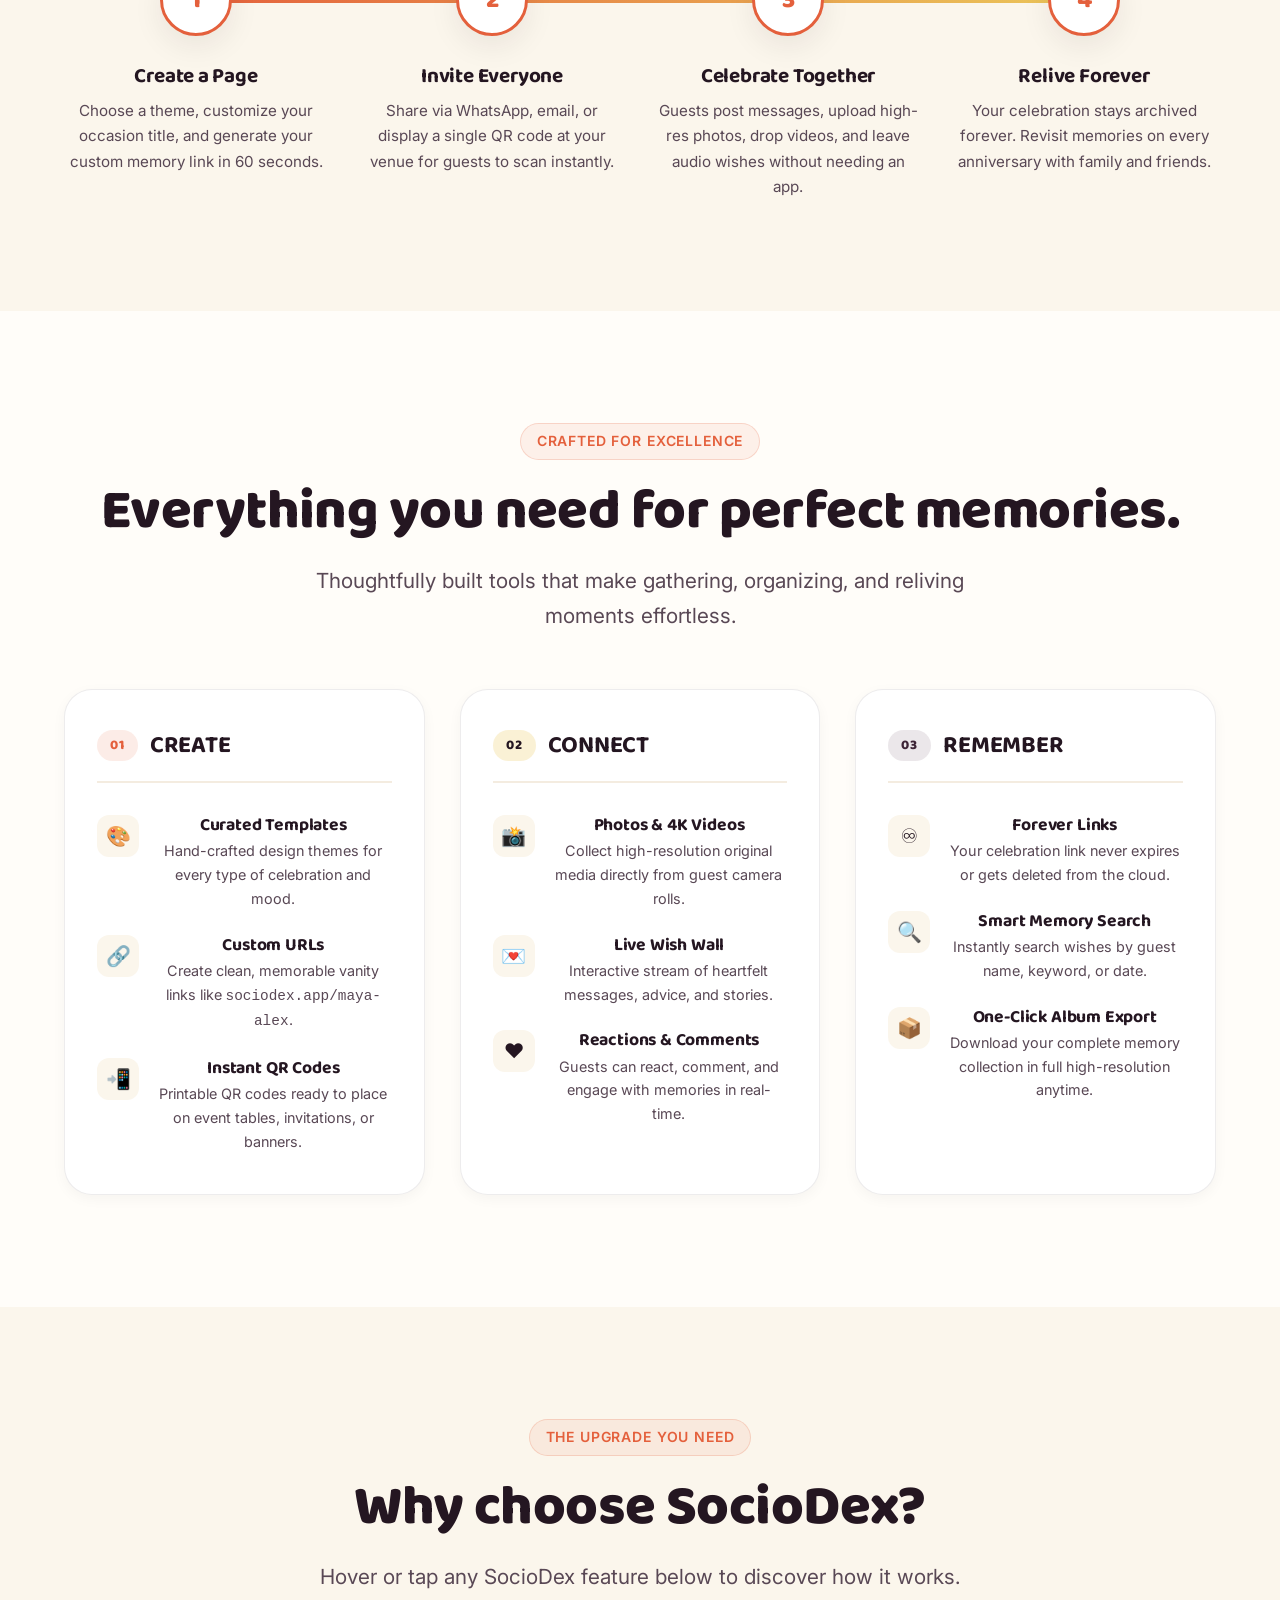
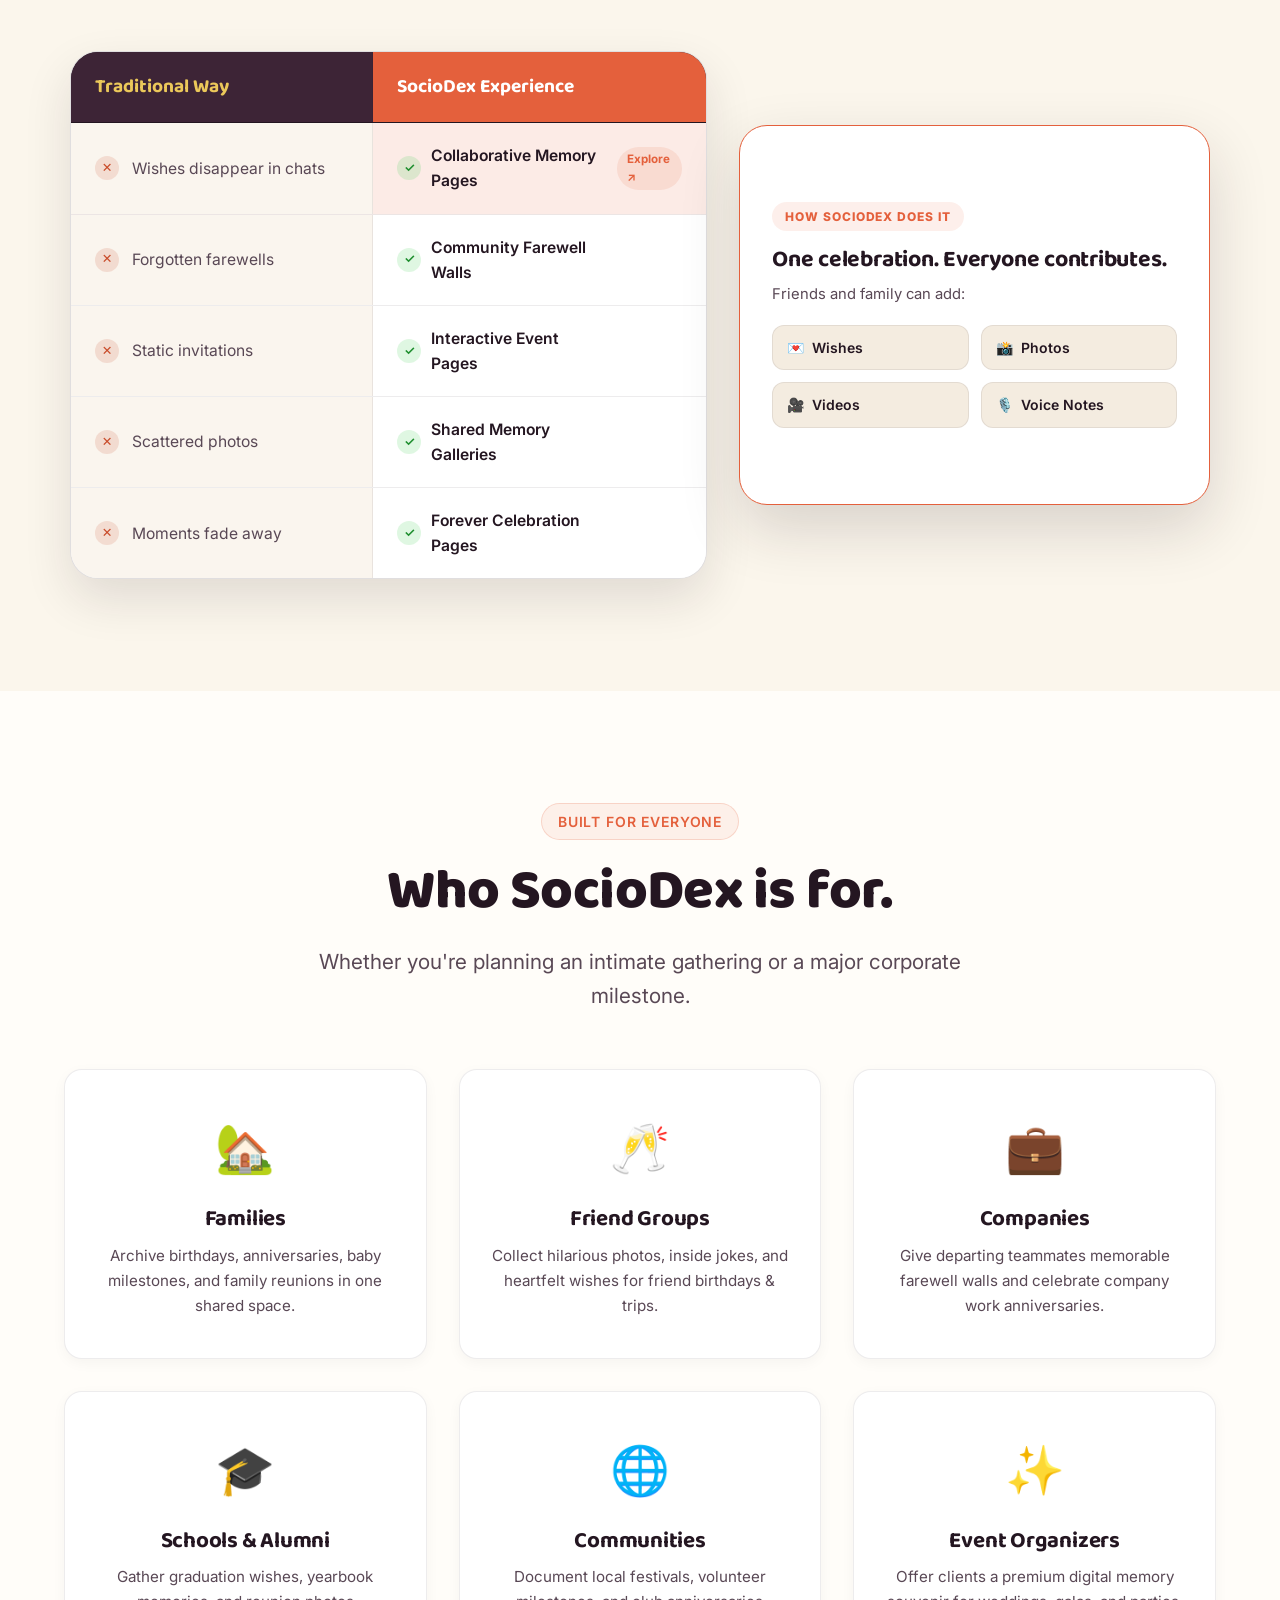
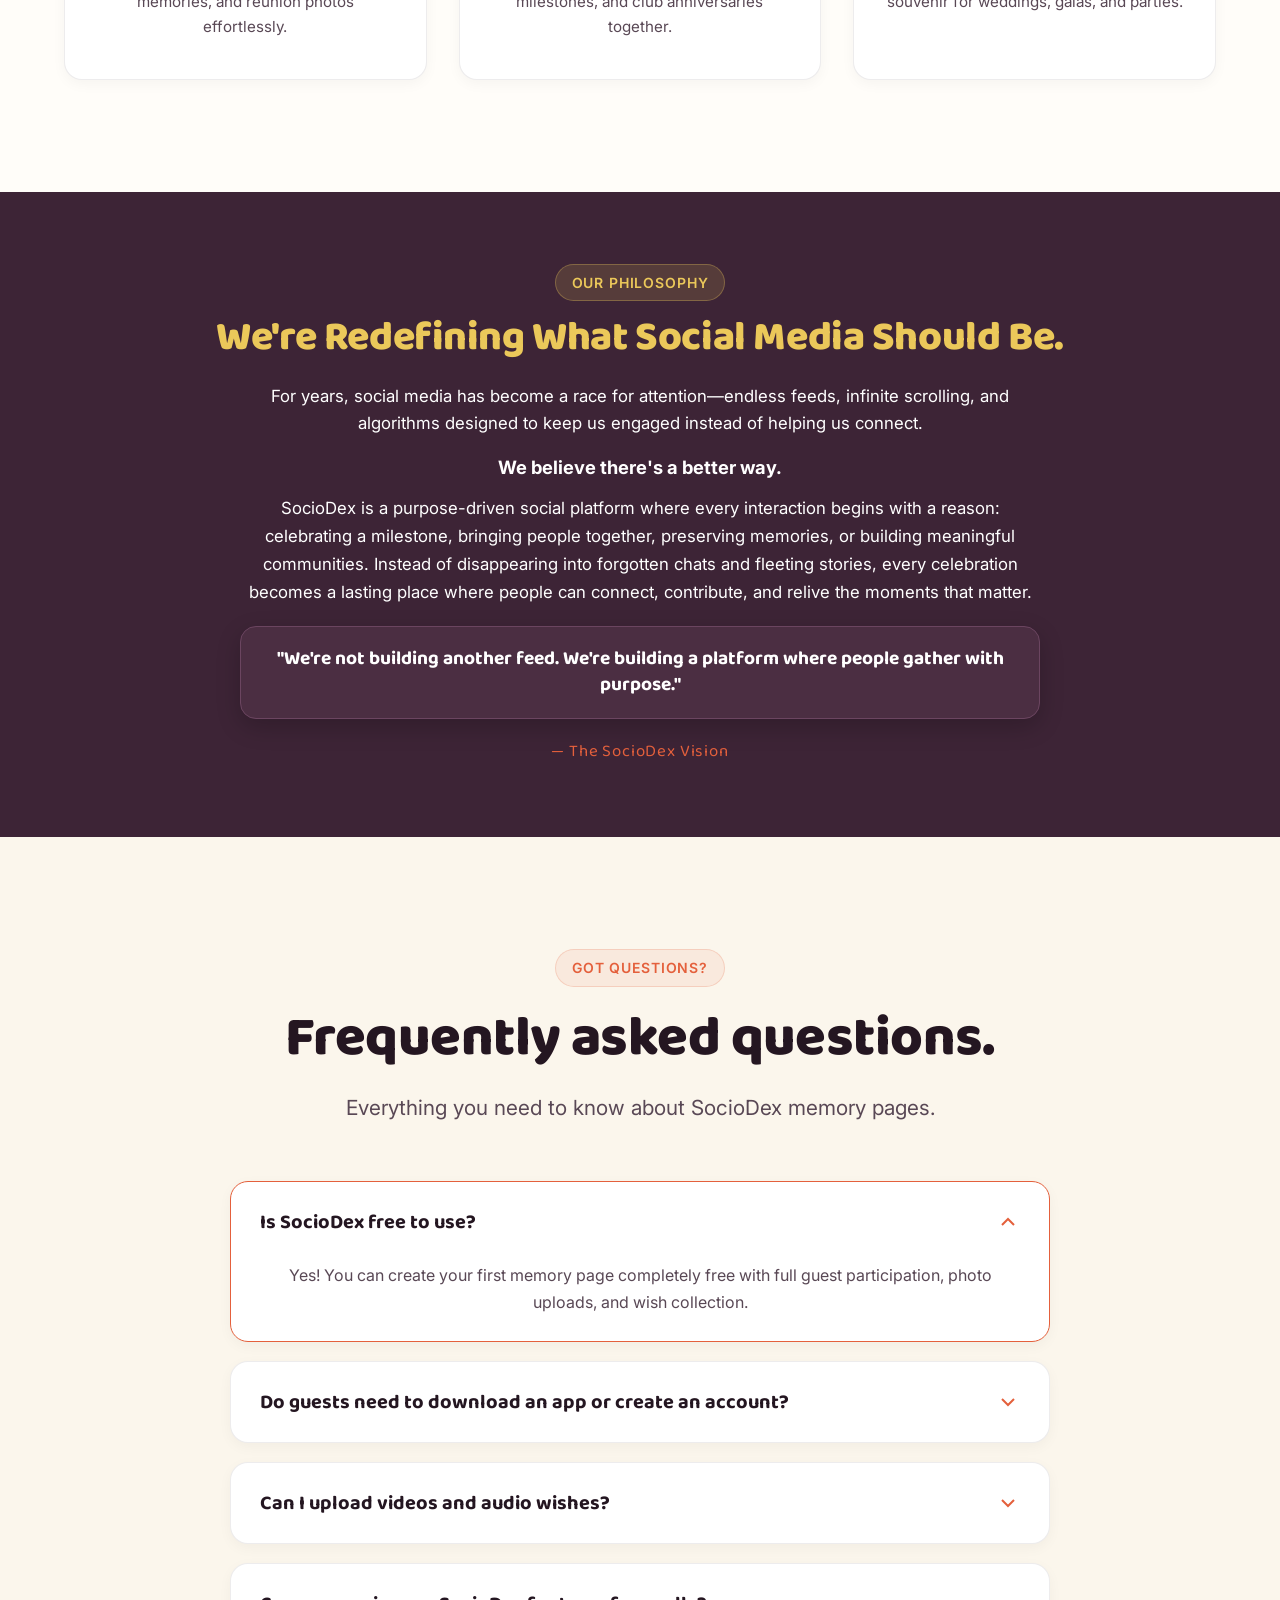
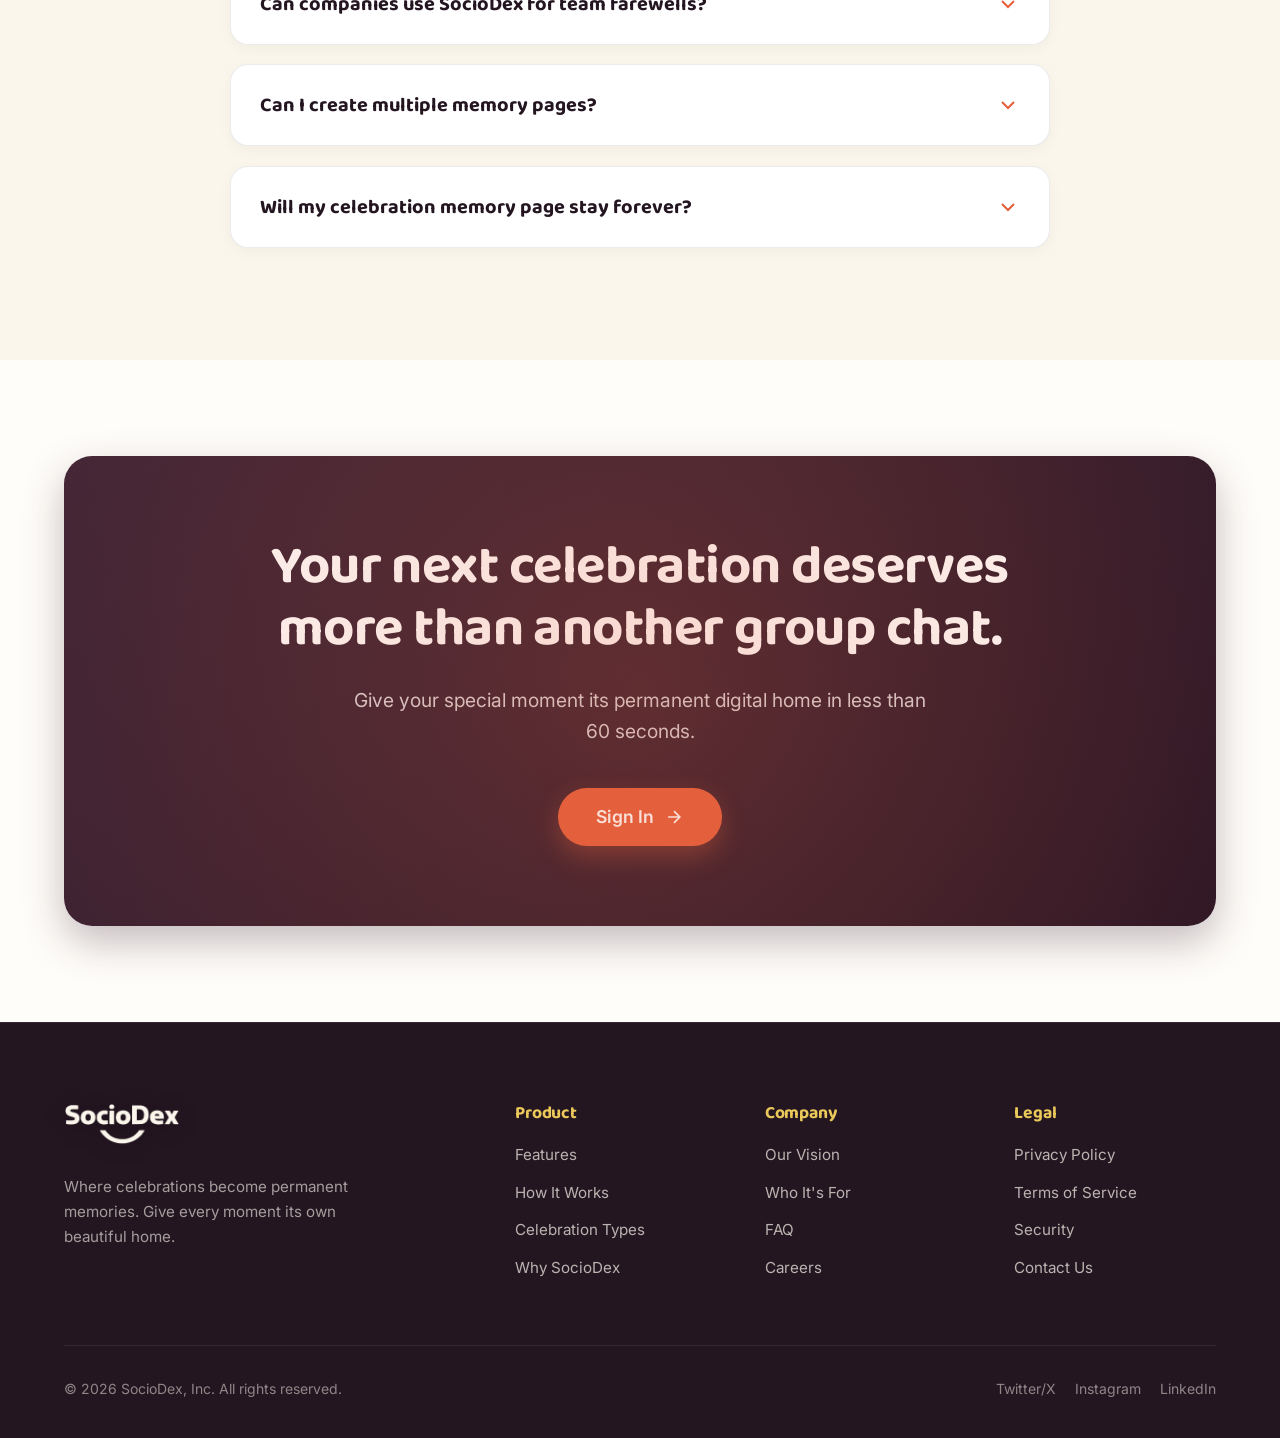
==== commit 14f7b2f9: "Add flagship SocioDex Memory Page experience (memory.html, memory.css, memory.js)" ====
--- a/index.html
+++ b/index.html
@@ -32,6 +32,7 @@
       </a>
 
       <ul class="nav-links">
+        <li><a href="memory.html" class="nav-link" style="color:var(--color-terracotta); font-weight:700;">✨ Flagship Memory Page</a></li>
         <li><a href="#features" class="nav-link">Features</a></li>
         <li><a href="#how-it-works" class="nav-link">How it Works</a></li>
         <li><a href="#who-its-for" class="nav-link">Who it's For</a></li>
@@ -40,6 +41,9 @@
       </ul>
 
       <div class="nav-actions">
+        <a href="memory.html" class="btn btn-secondary" style="padding:0.6rem 1.1rem; font-size:0.875rem;">
+          ✨ Open Memory Page
+        </a>
         <button class="btn btn-primary btn-trigger-early-access">
           Sign In
           <svg class="btn-icon" viewBox="0 0 24 24" fill="none" stroke="currentColor" stroke-width="2">
@@ -67,12 +71,12 @@
         </p>
 
         <div class="hero-ctas">
-          <button class="btn btn-primary btn-large btn-trigger-early-access">
-            Sign In
+          <a href="memory.html" class="btn btn-primary btn-large">
+            ✨ Experience Memory Page
             <svg class="btn-icon" viewBox="0 0 24 24" fill="none" stroke="currentColor" stroke-width="2">
               <path d="M5 12h14M12 5l7 7-7 7"/>
             </svg>
-          </button>
+          </a>
           <button class="btn btn-secondary btn-large btn-trigger-demo">
             <svg width="20" height="20" viewBox="0 0 24 24" fill="currentColor">
               <path d="M8 5v14l11-7z"/>
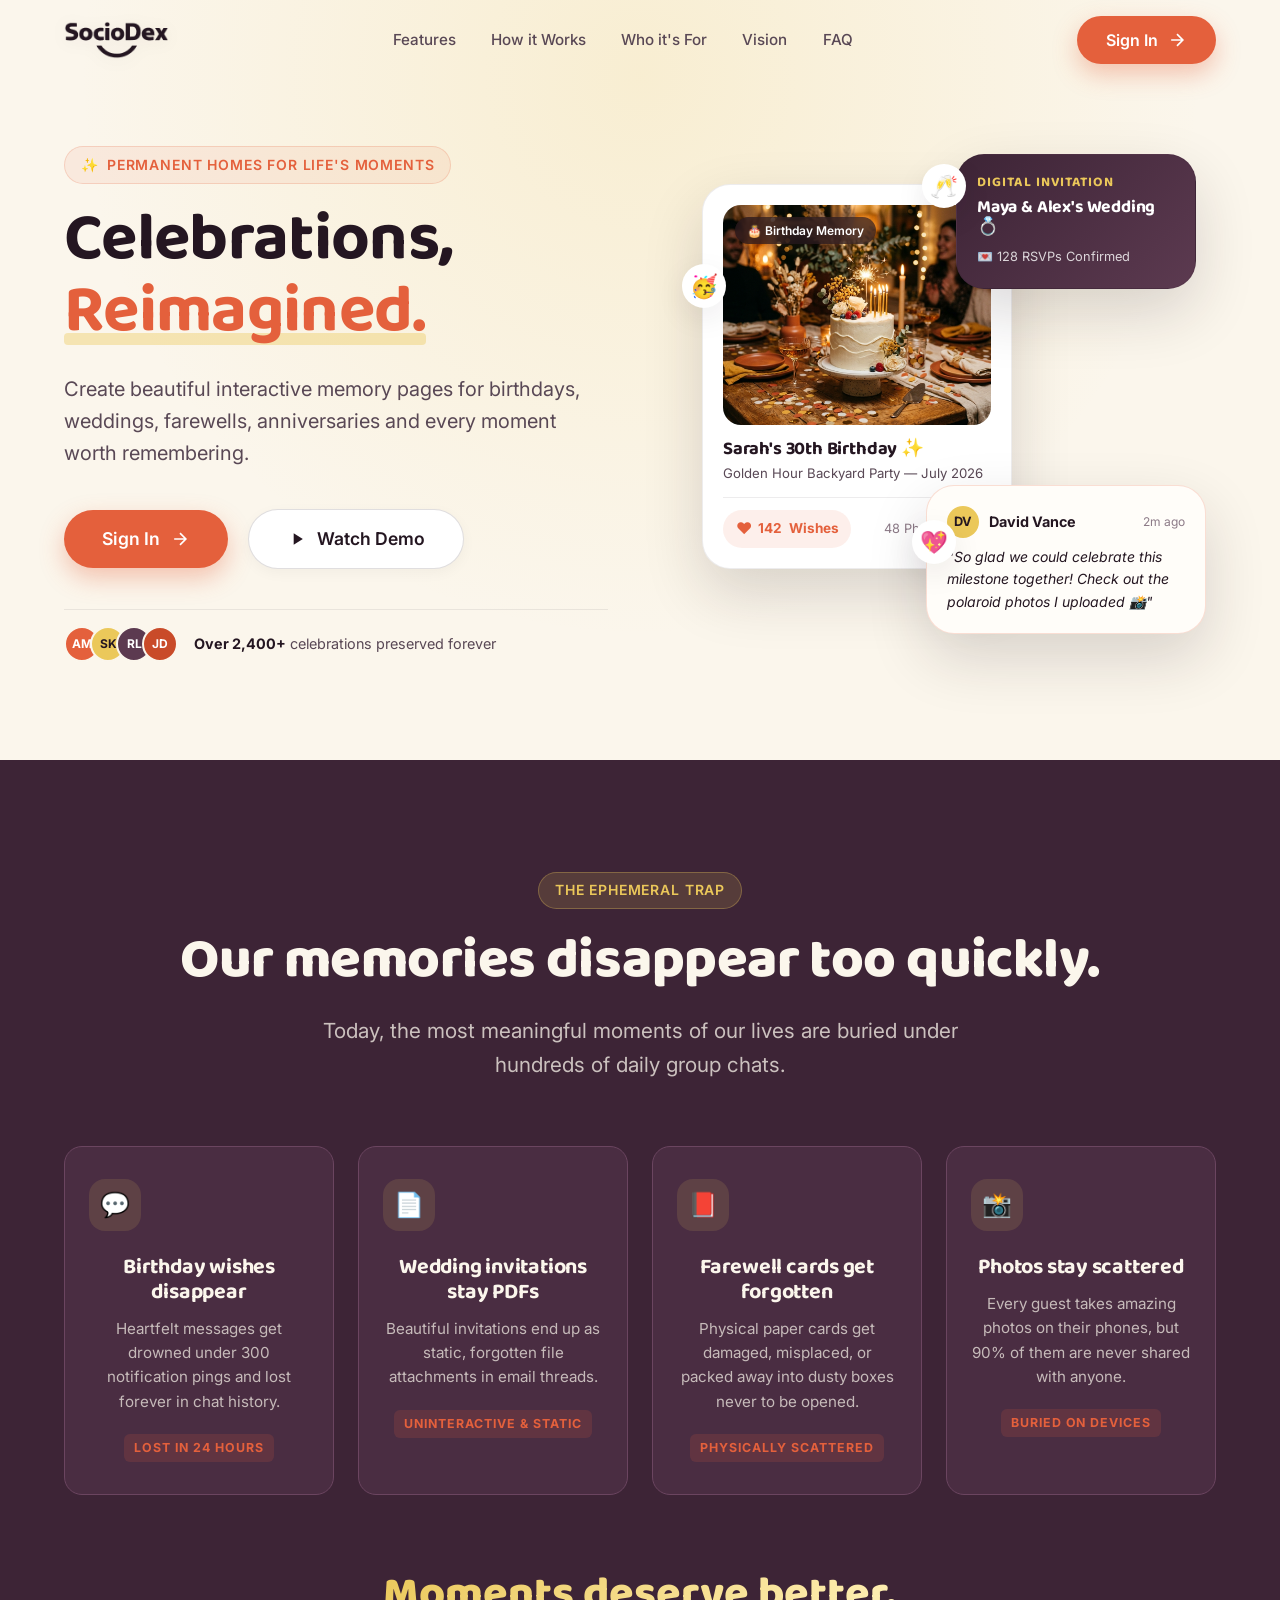
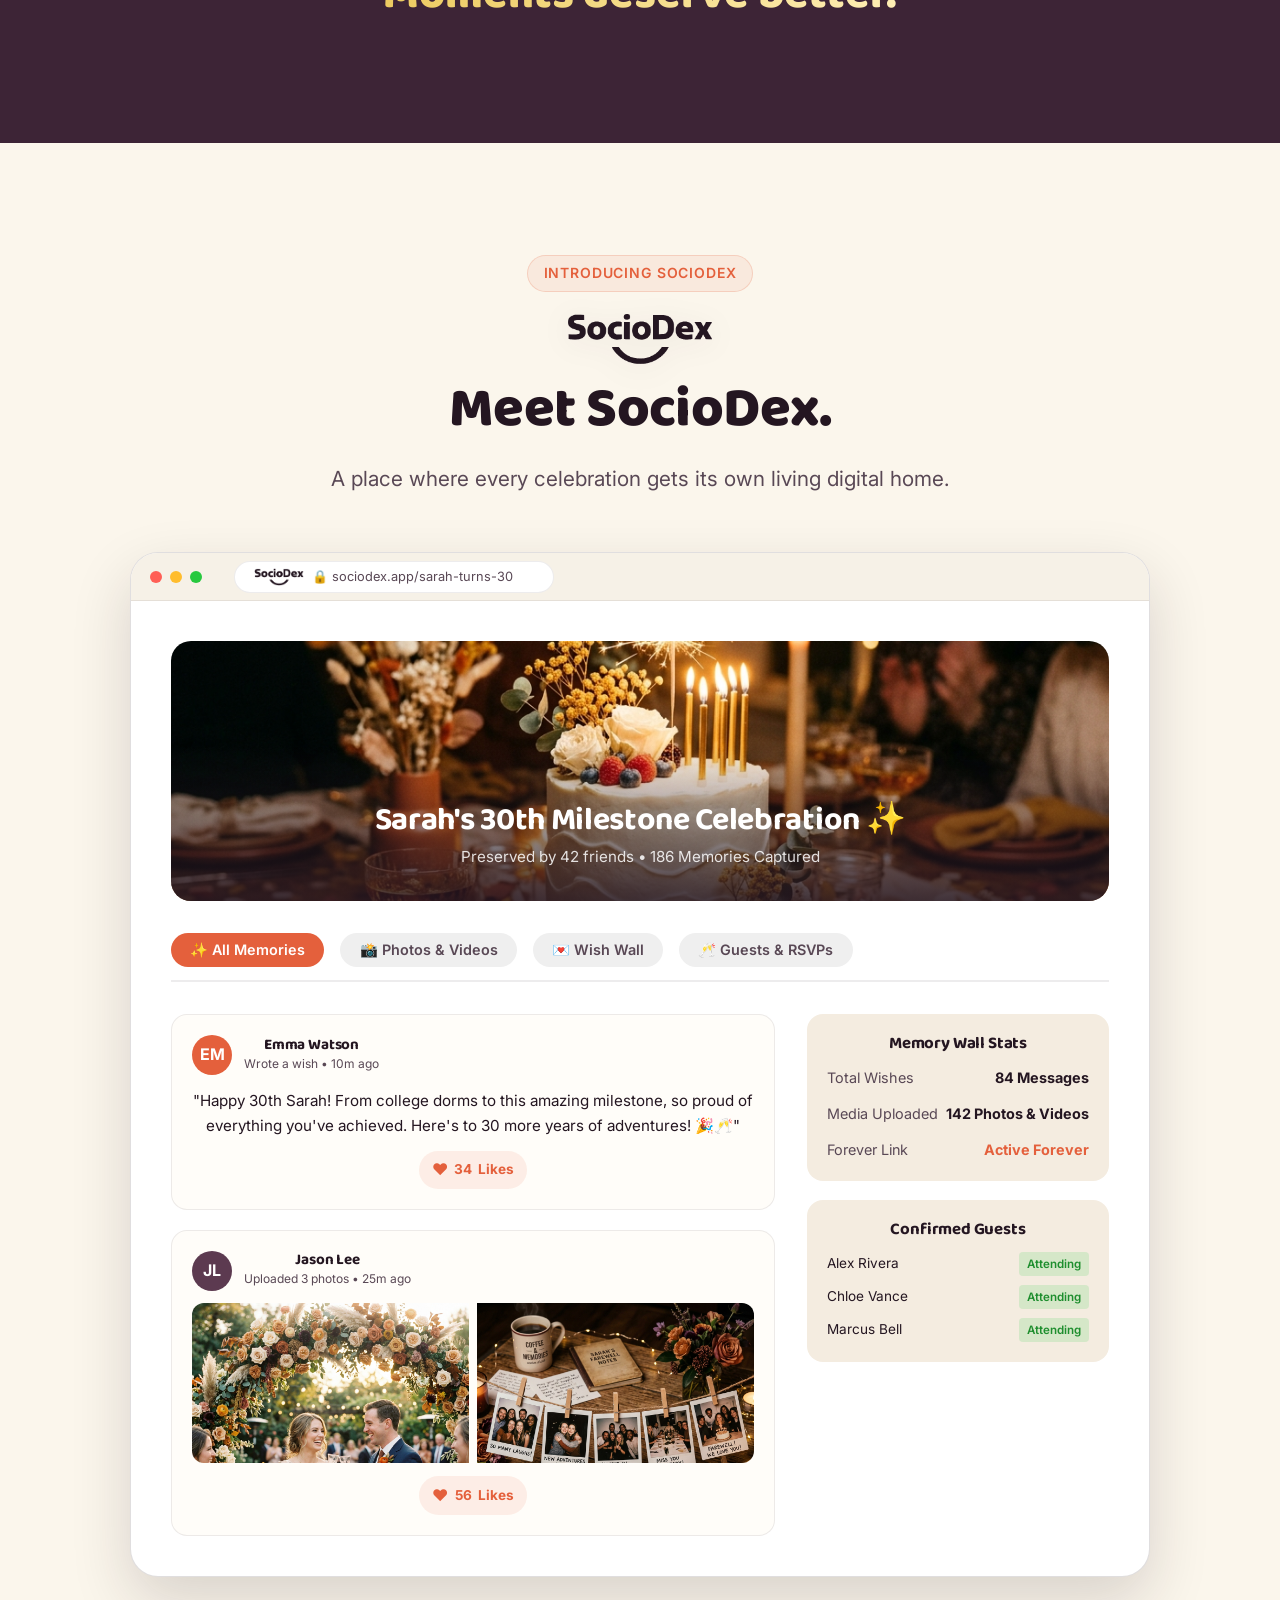
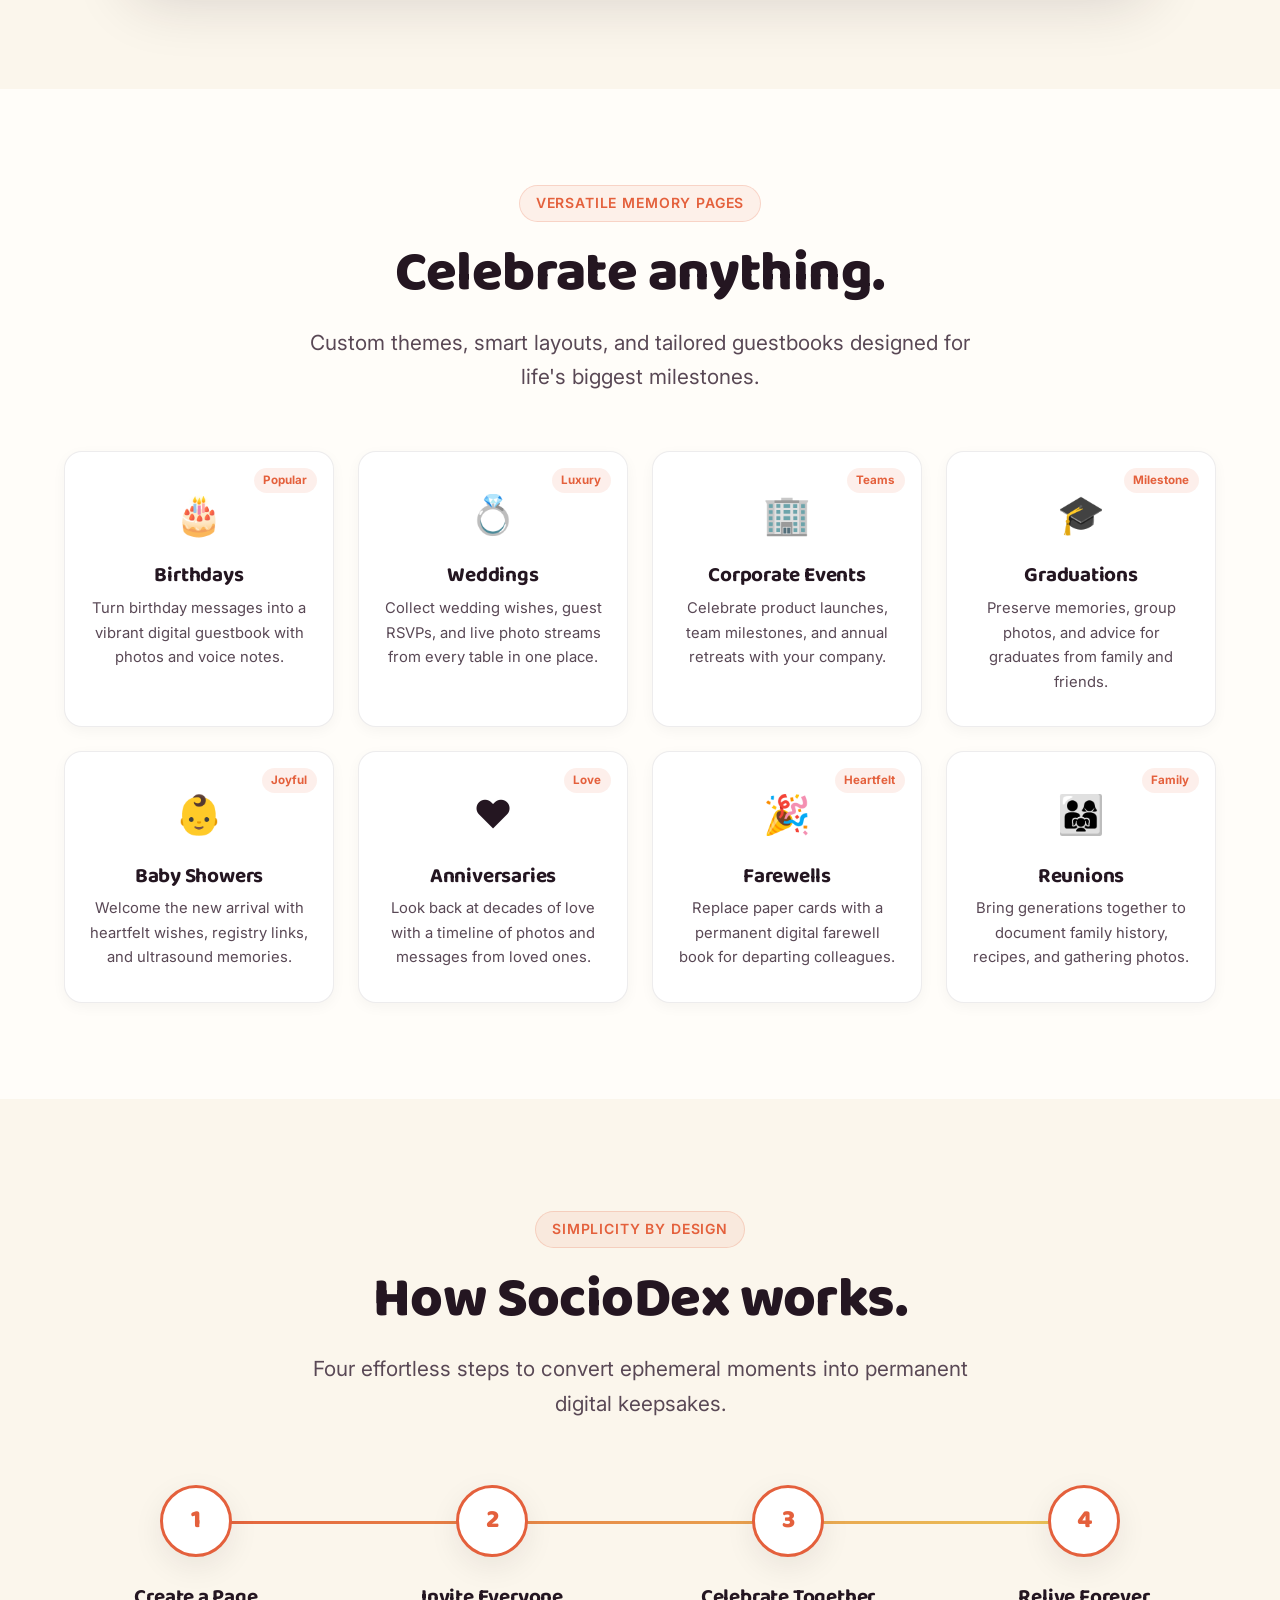
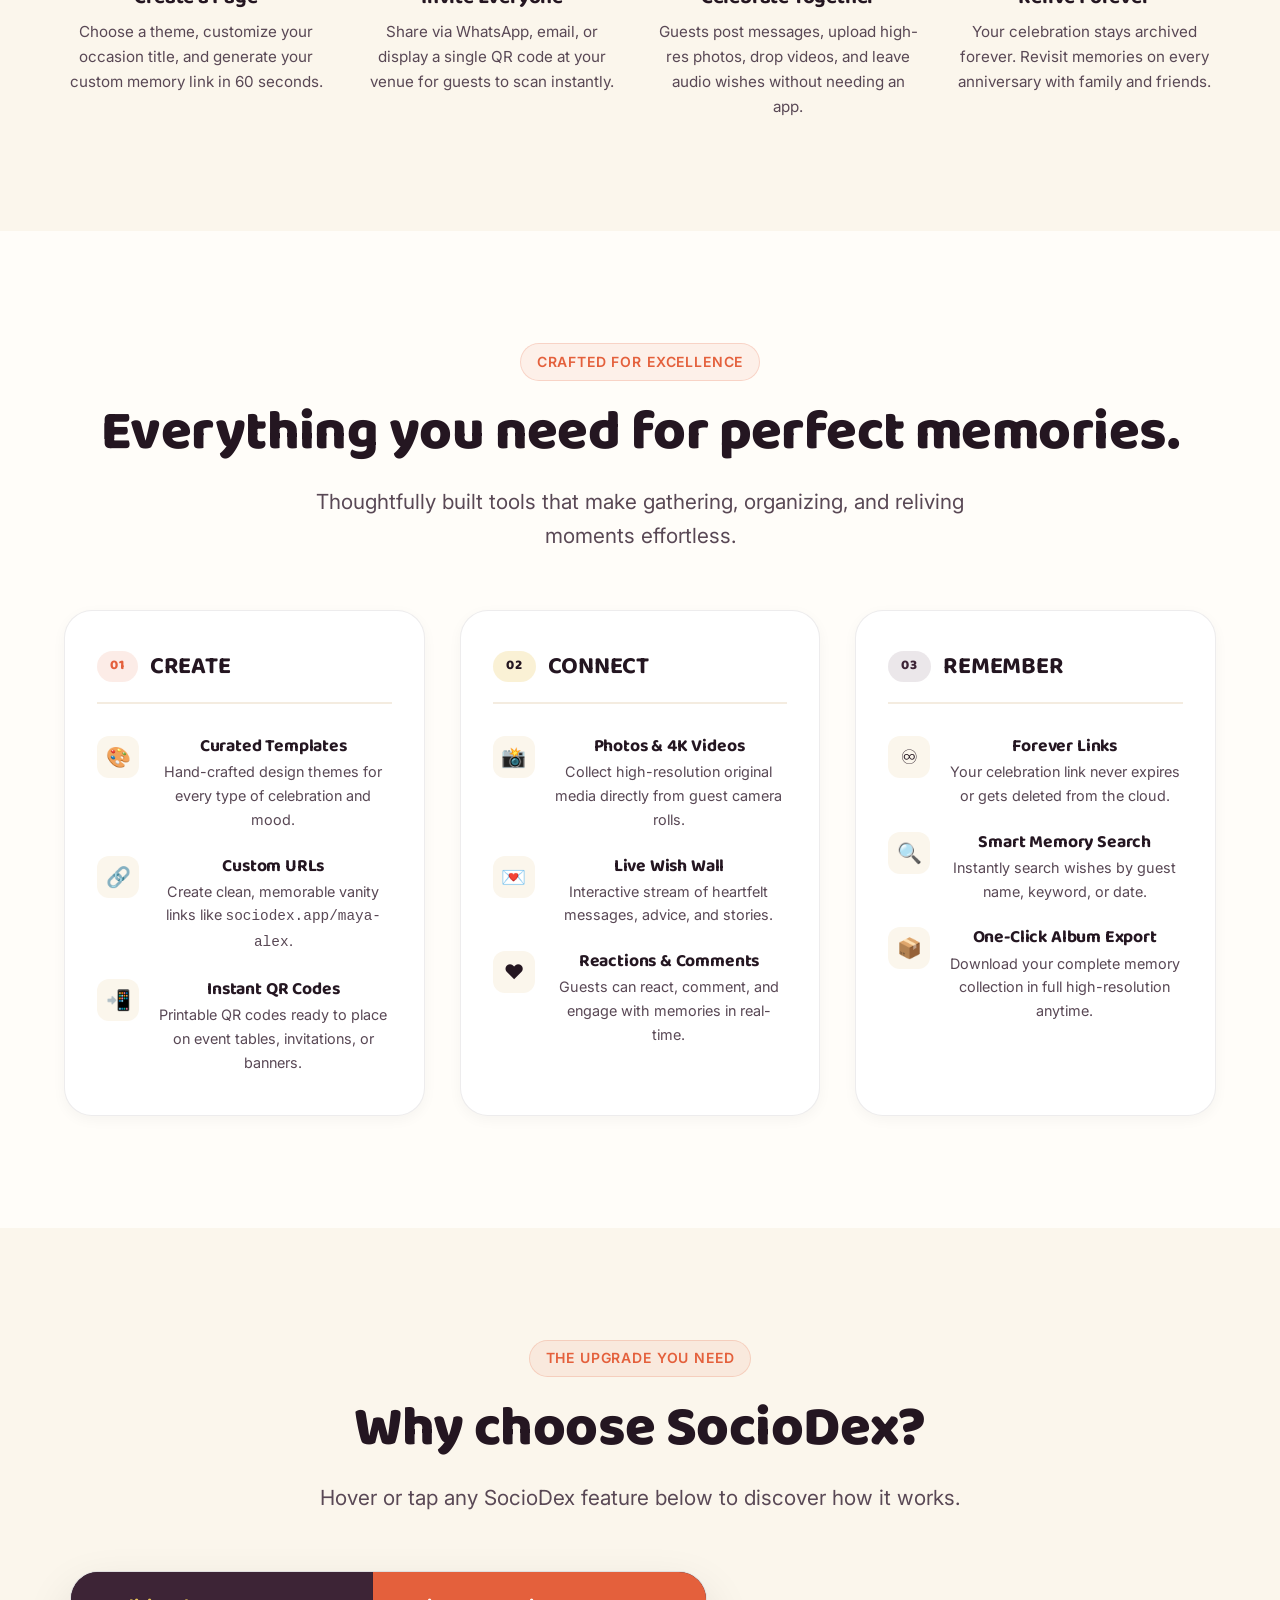
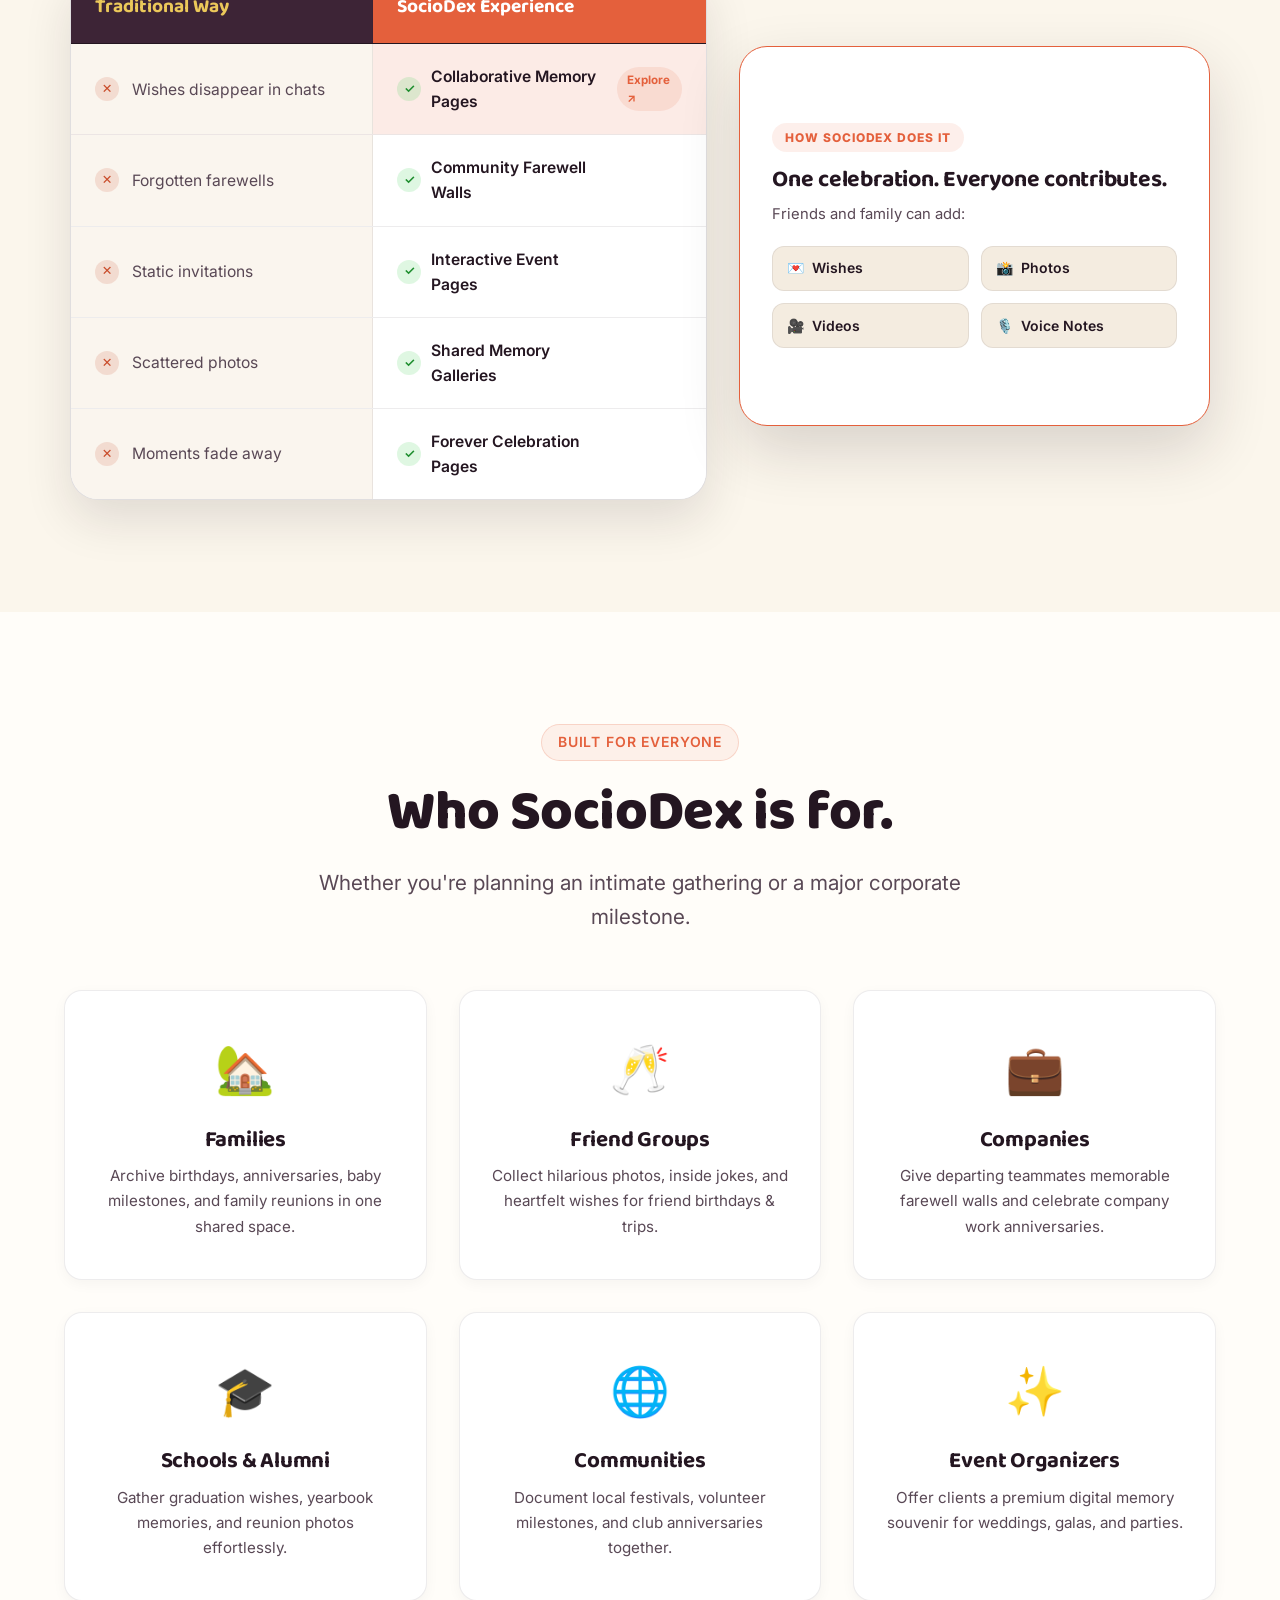
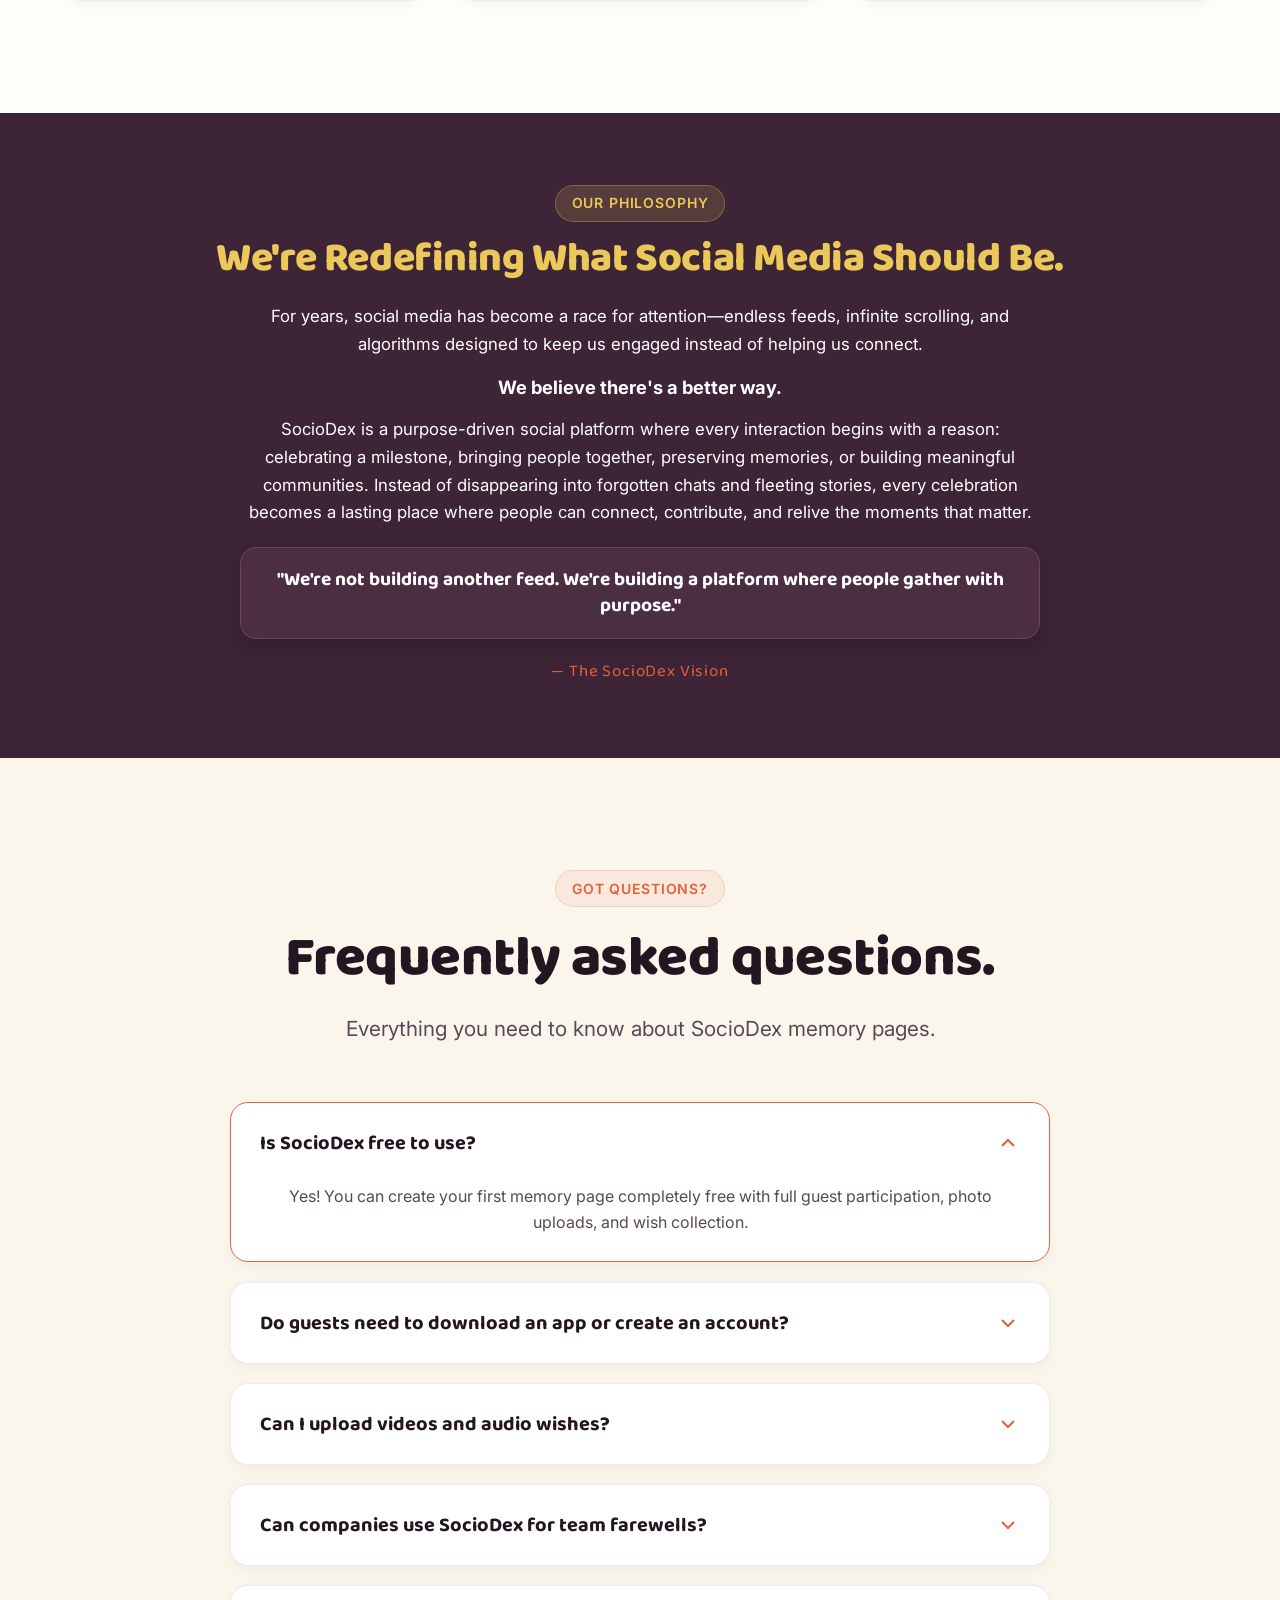
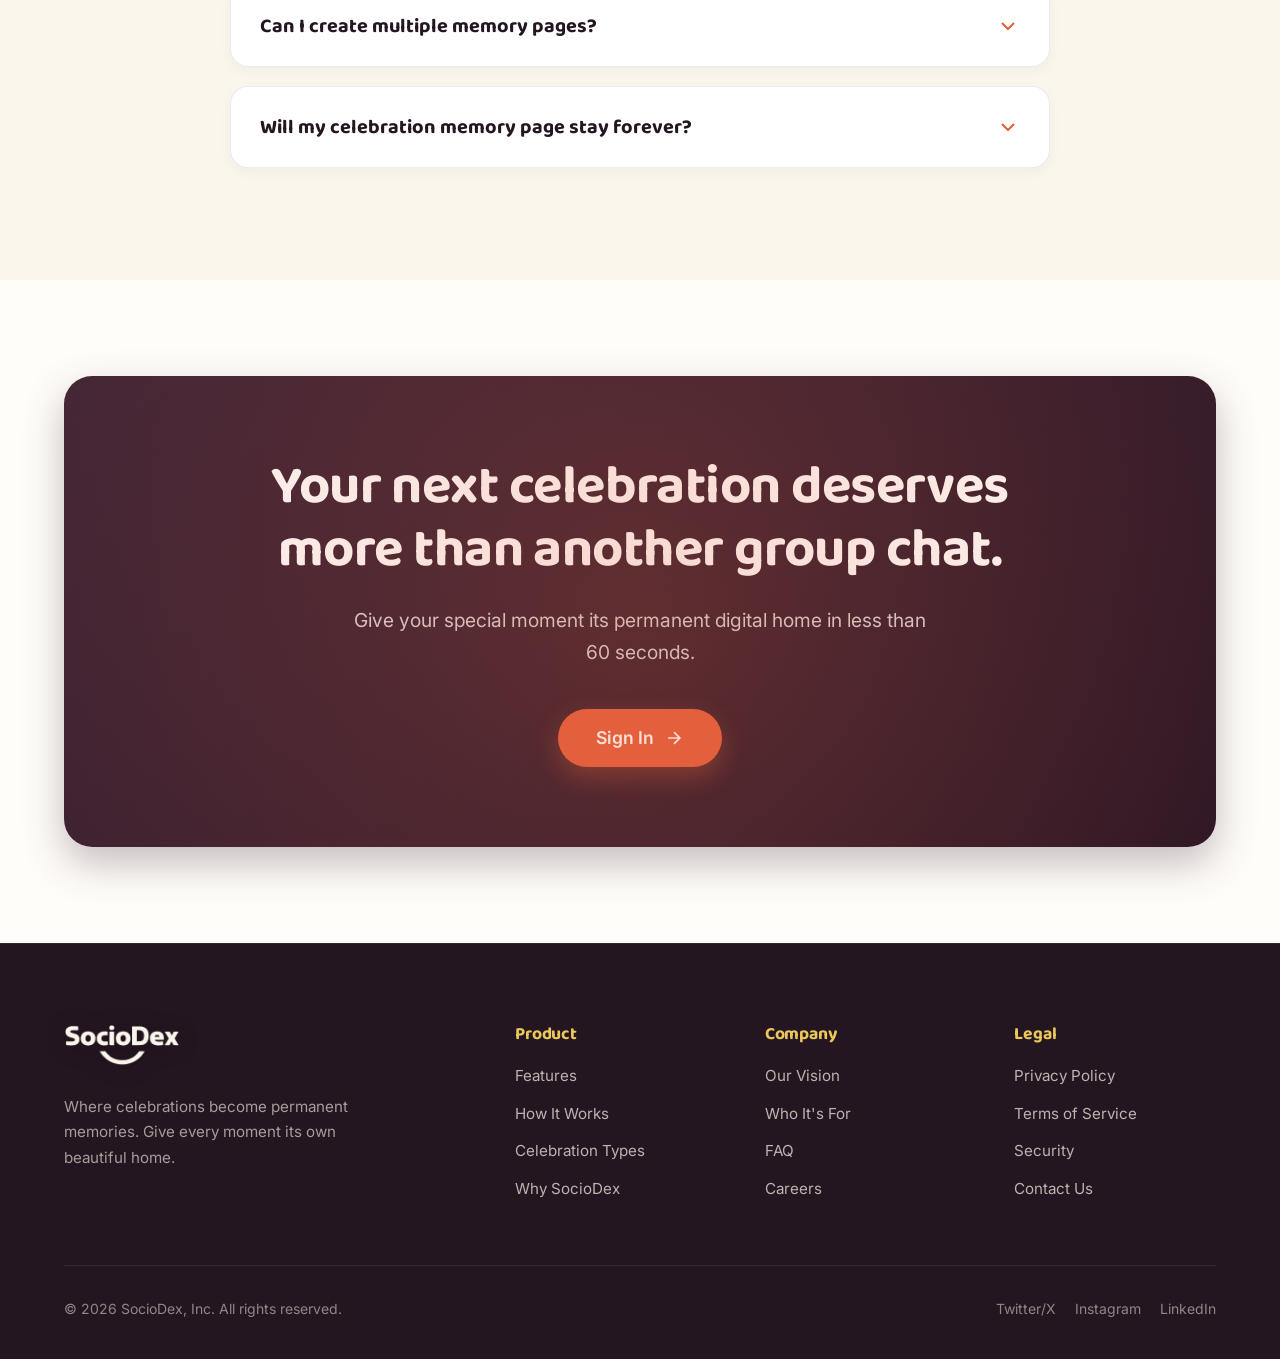
==== commit bc96f13d: "Remove Memory Page buttons from landing page navbar and hero section" ====
--- a/index.html
+++ b/index.html
@@ -32,7 +32,6 @@
       </a>
 
       <ul class="nav-links">
-        <li><a href="memory.html" class="nav-link" style="color:var(--color-terracotta); font-weight:700;">✨ Flagship Memory Page</a></li>
         <li><a href="#features" class="nav-link">Features</a></li>
         <li><a href="#how-it-works" class="nav-link">How it Works</a></li>
         <li><a href="#who-its-for" class="nav-link">Who it's For</a></li>
@@ -41,9 +40,6 @@
       </ul>
 
       <div class="nav-actions">
-        <a href="memory.html" class="btn btn-secondary" style="padding:0.6rem 1.1rem; font-size:0.875rem;">
-          ✨ Open Memory Page
-        </a>
         <button class="btn btn-primary btn-trigger-early-access">
           Sign In
           <svg class="btn-icon" viewBox="0 0 24 24" fill="none" stroke="currentColor" stroke-width="2">
@@ -71,12 +67,12 @@
         </p>
 
         <div class="hero-ctas">
-          <a href="memory.html" class="btn btn-primary btn-large">
-            ✨ Experience Memory Page
+          <button class="btn btn-primary btn-large btn-trigger-early-access">
+            Sign In
             <svg class="btn-icon" viewBox="0 0 24 24" fill="none" stroke="currentColor" stroke-width="2">
               <path d="M5 12h14M12 5l7 7-7 7"/>
             </svg>
-          </a>
+          </button>
           <button class="btn btn-secondary btn-large btn-trigger-demo">
             <svg width="20" height="20" viewBox="0 0 24 24" fill="currentColor">
               <path d="M8 5v14l11-7z"/>
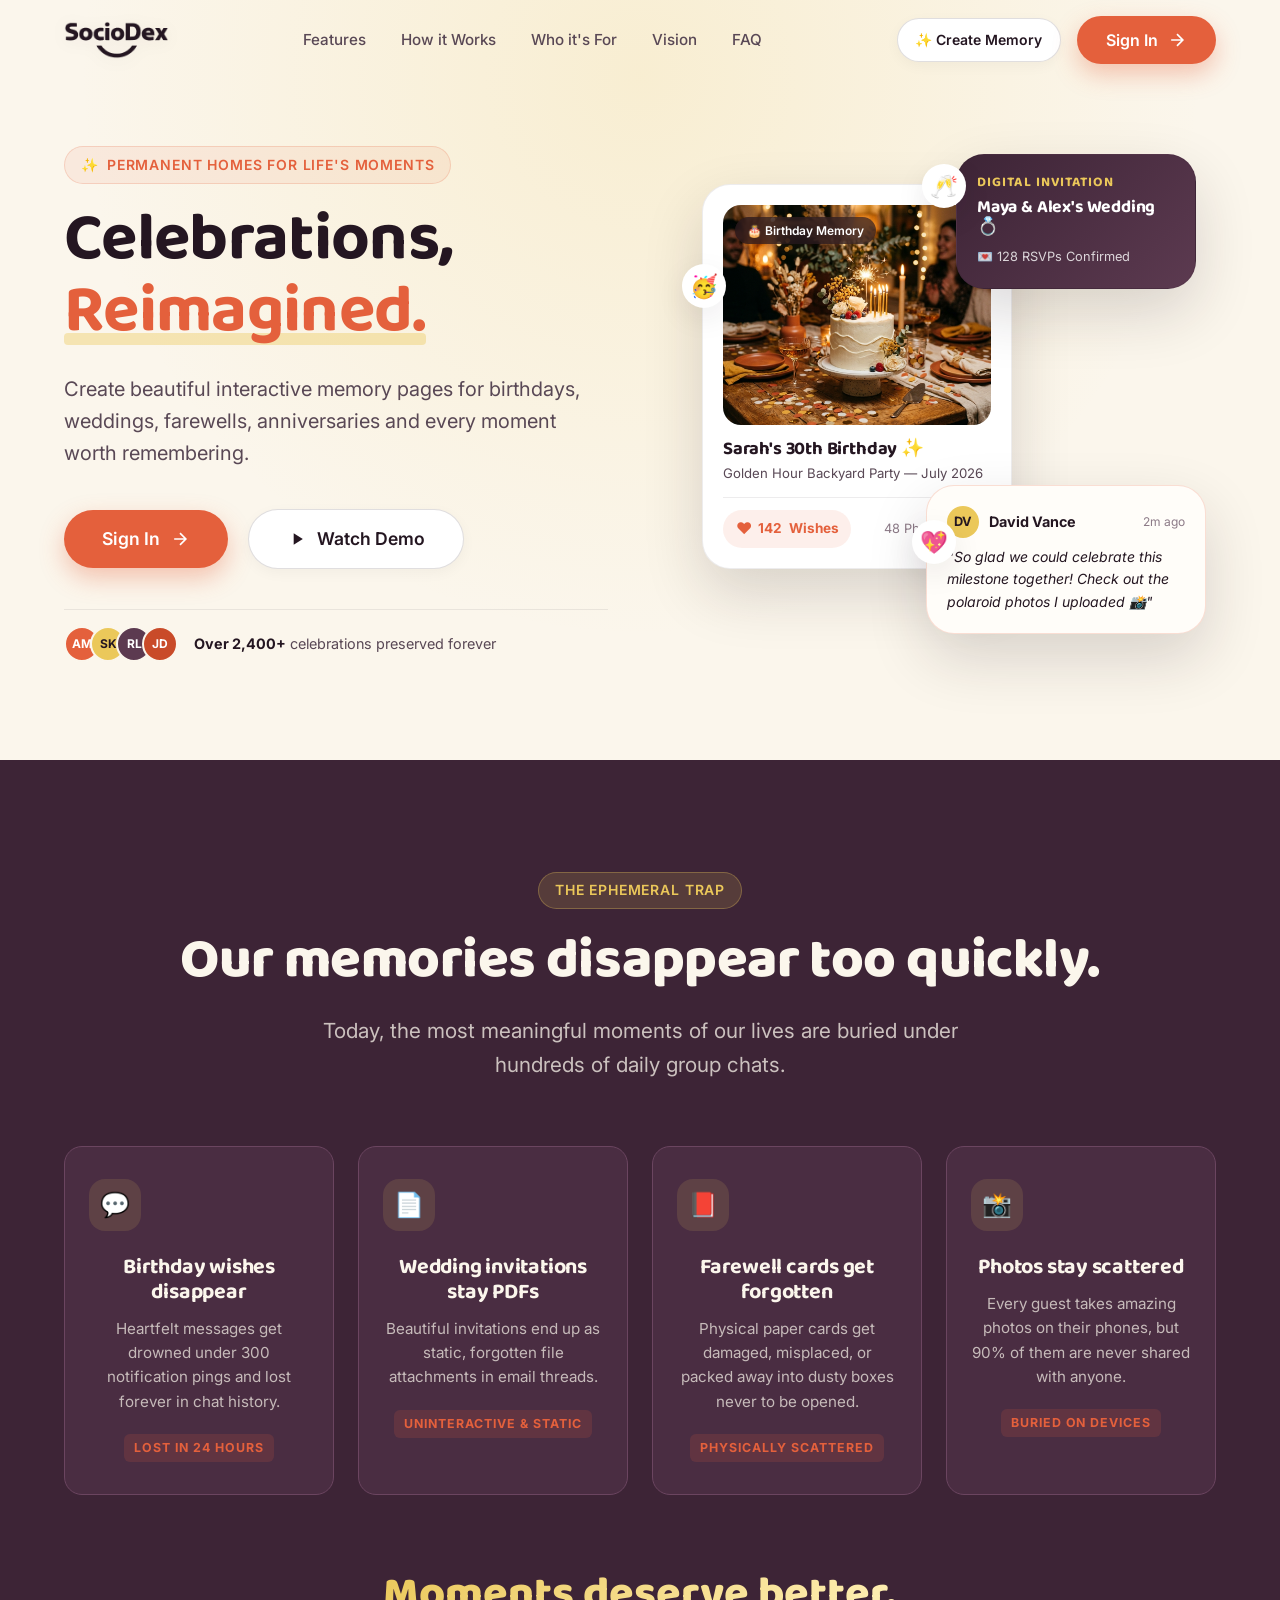
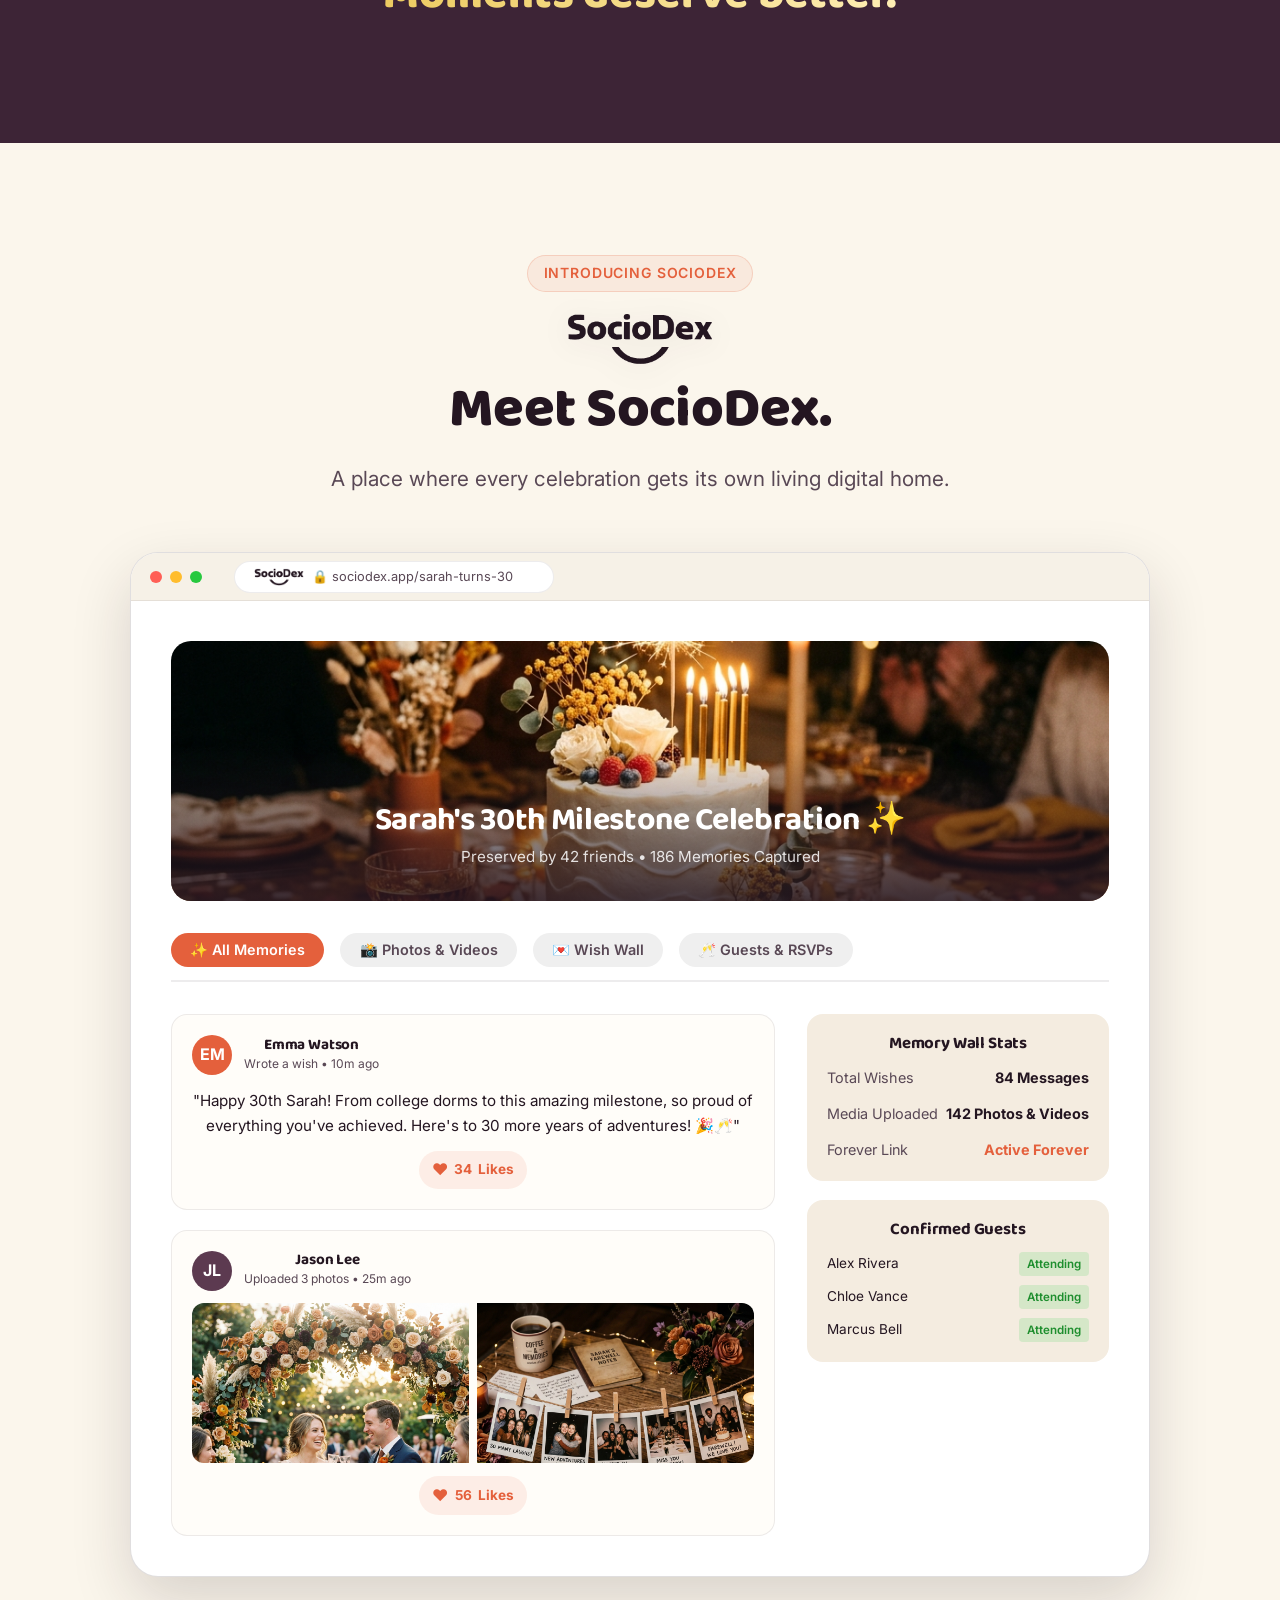
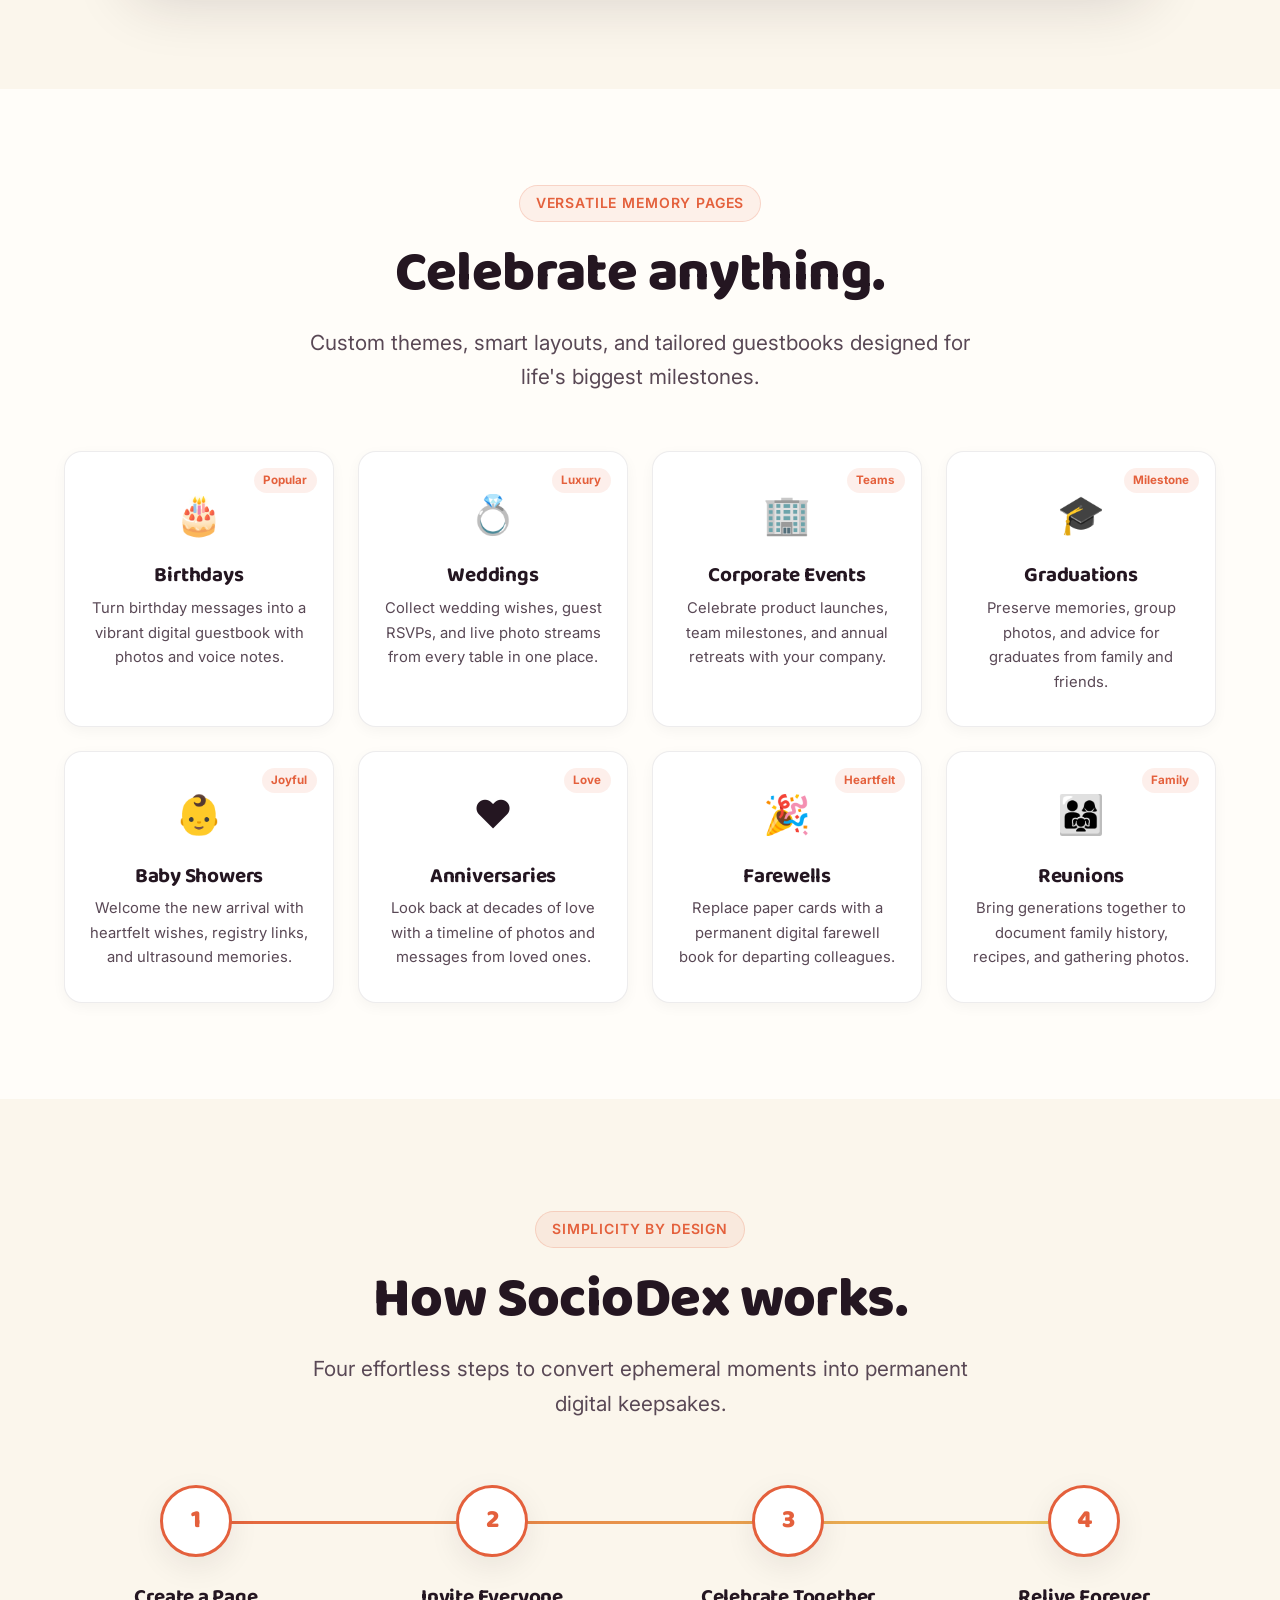
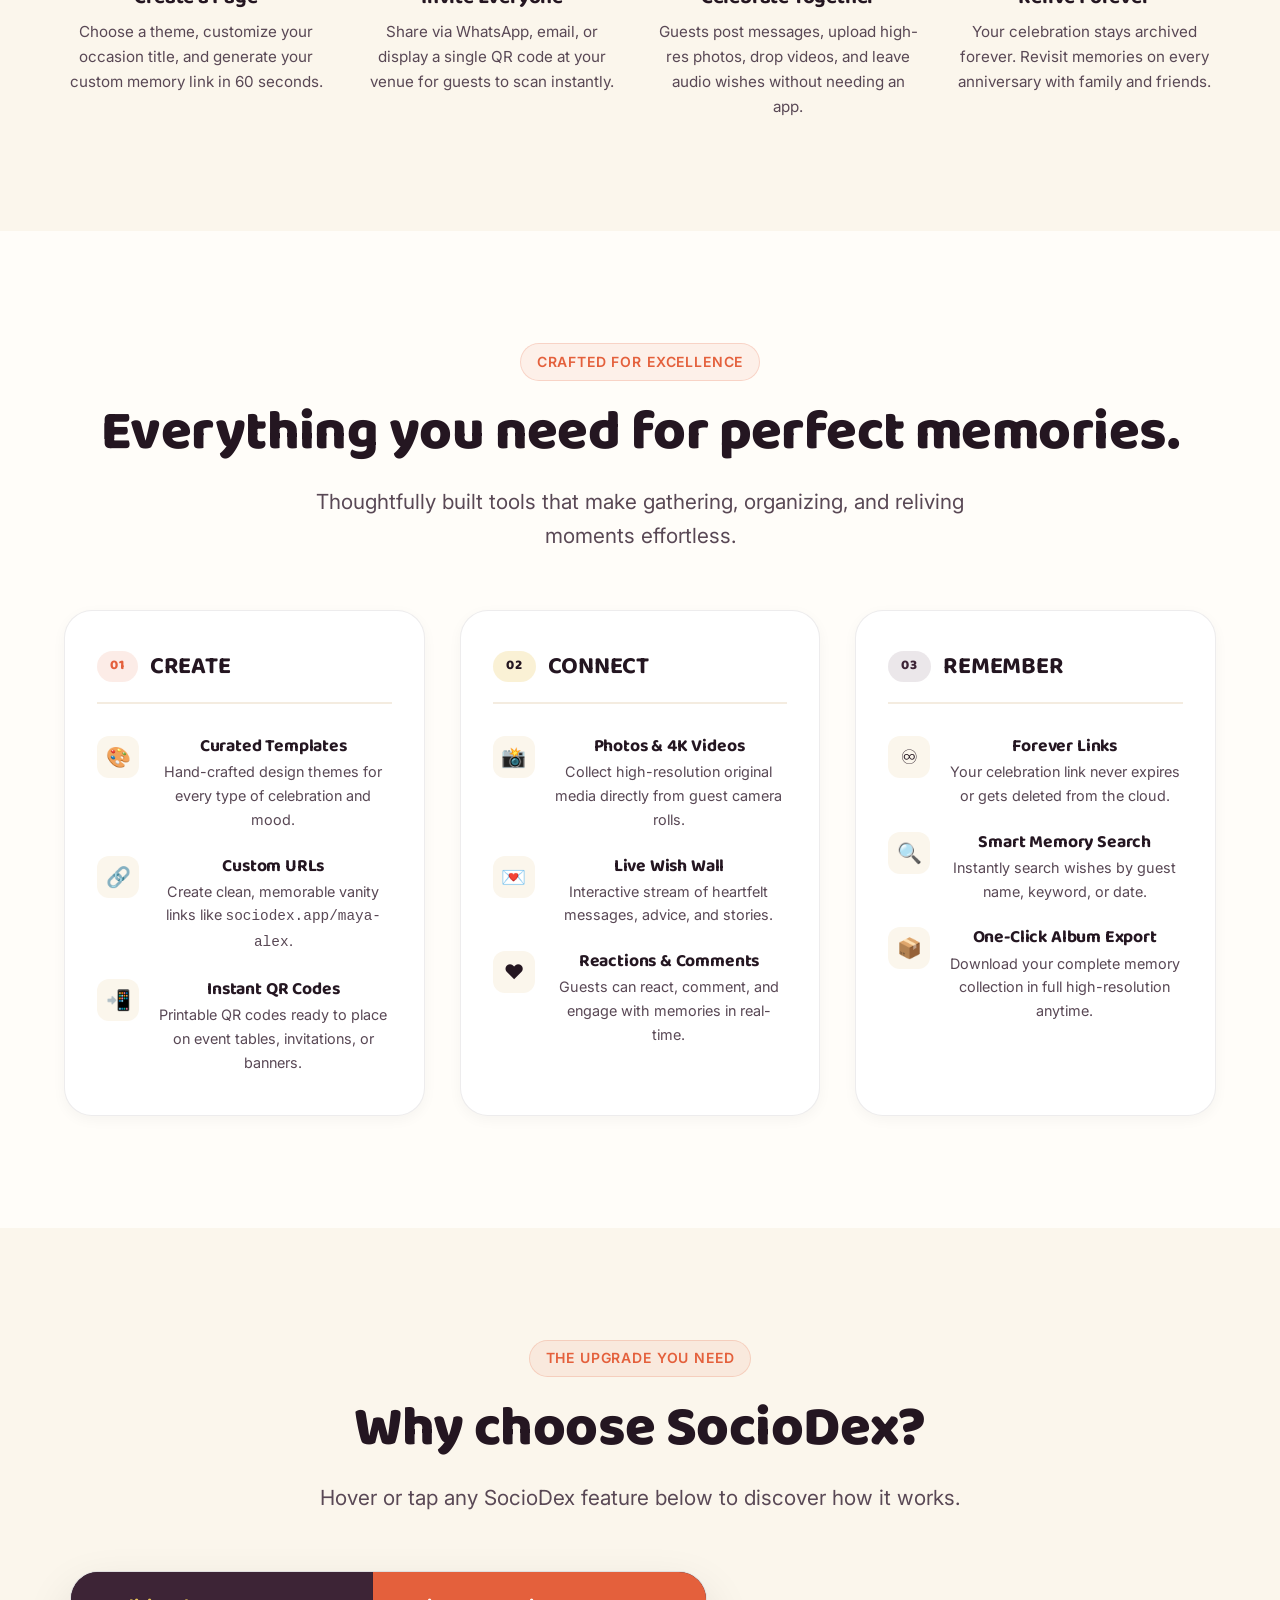
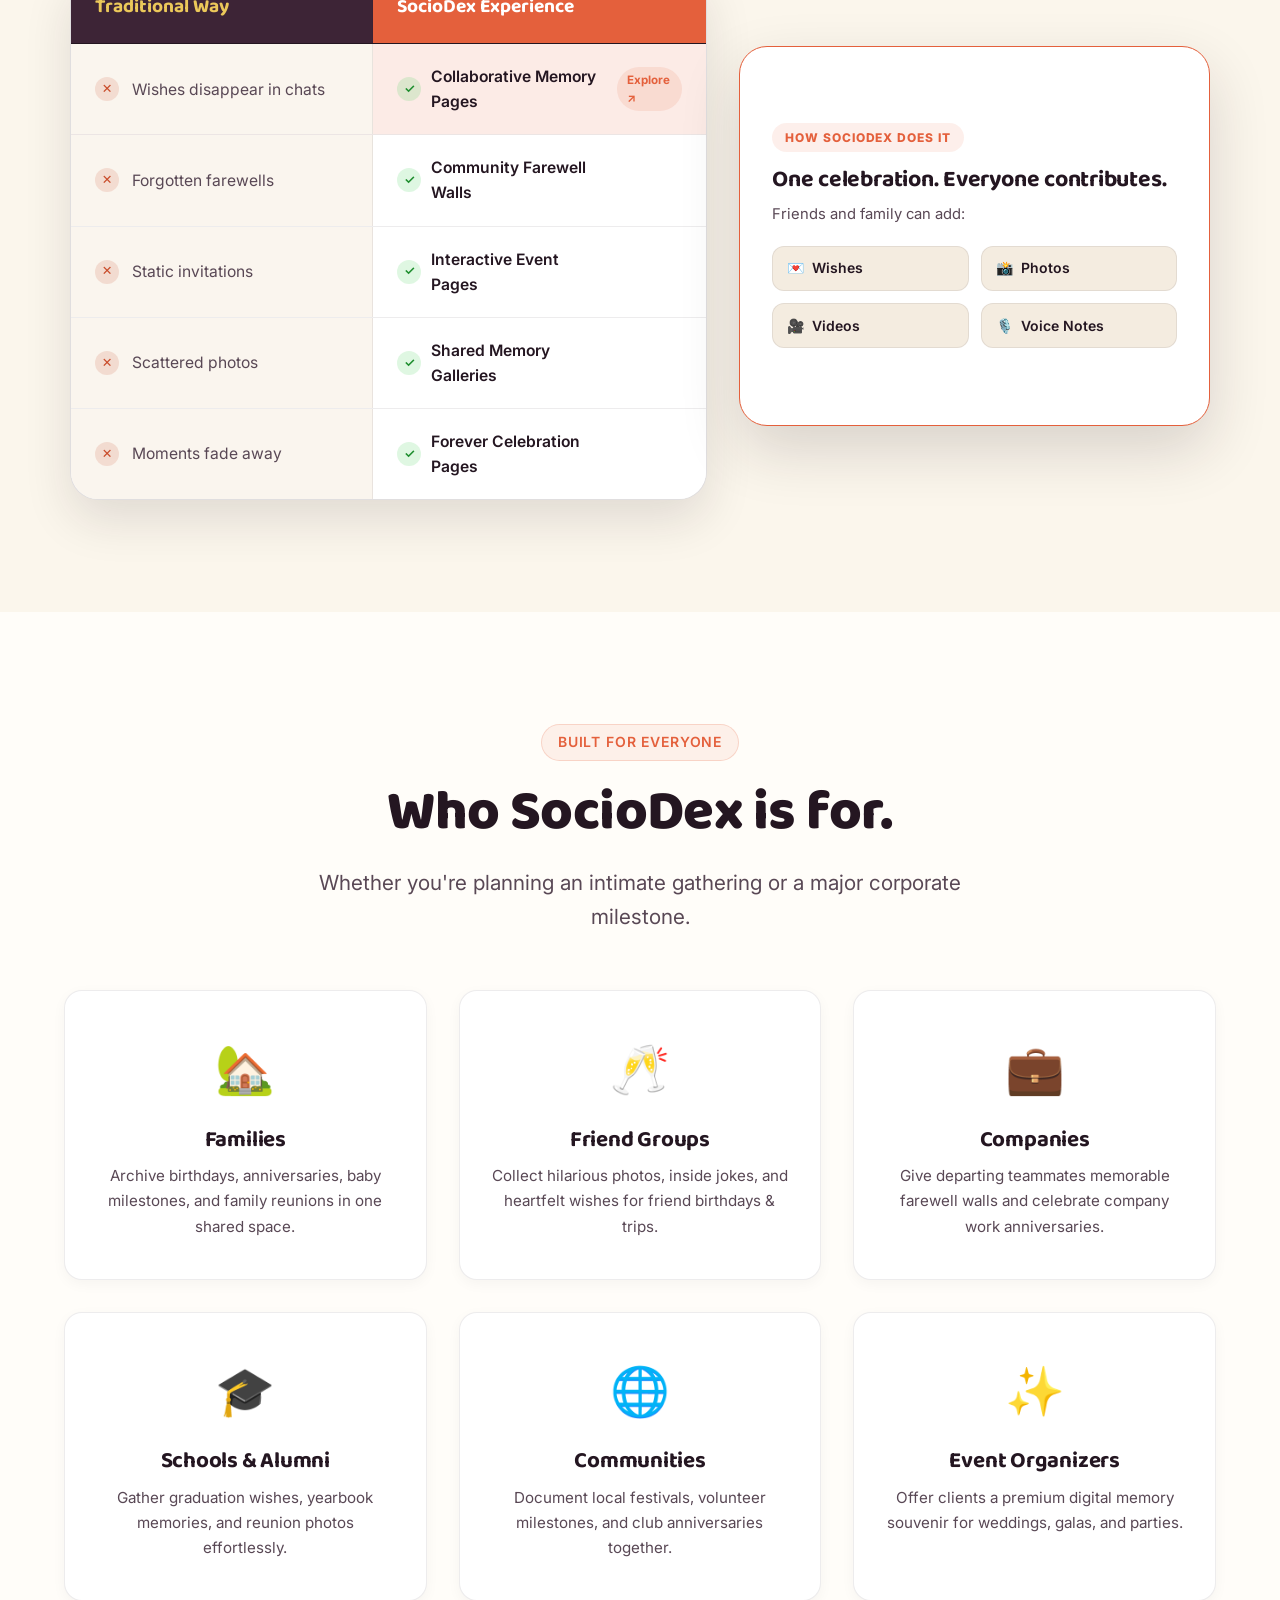
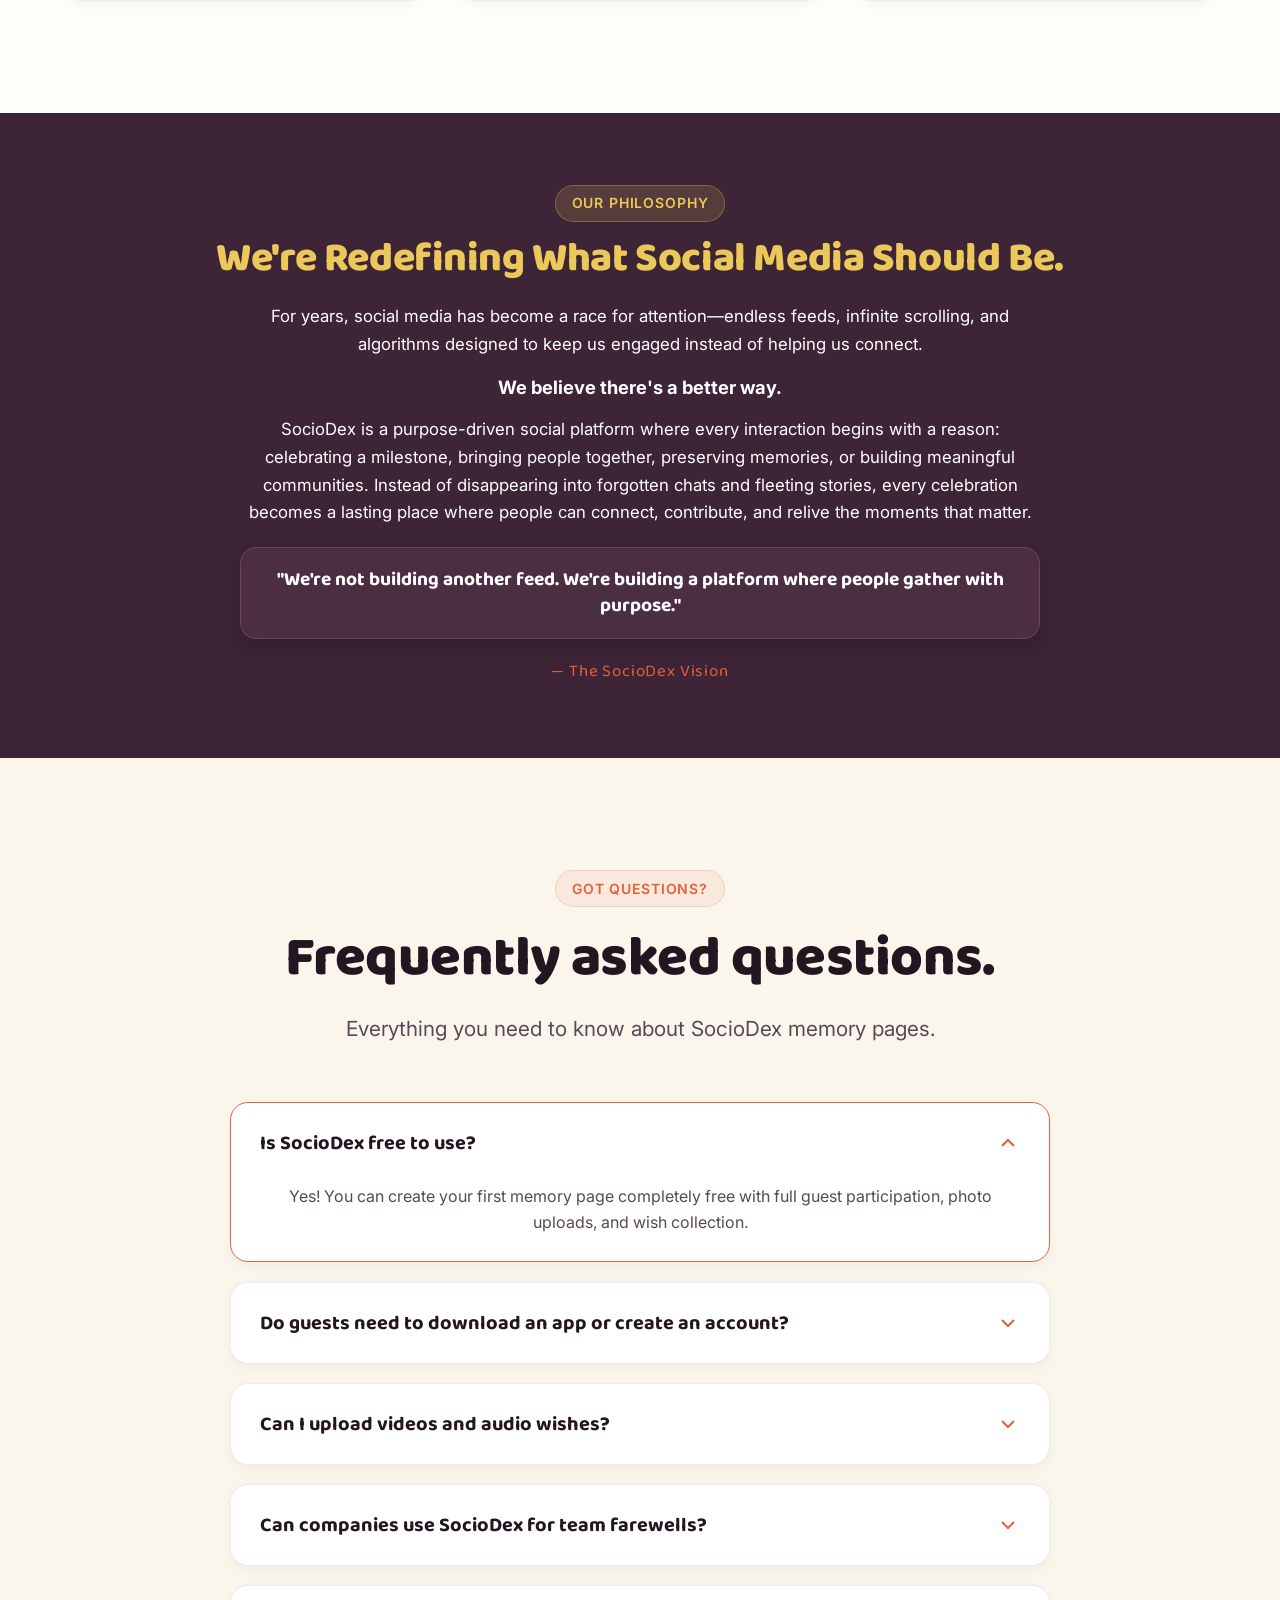
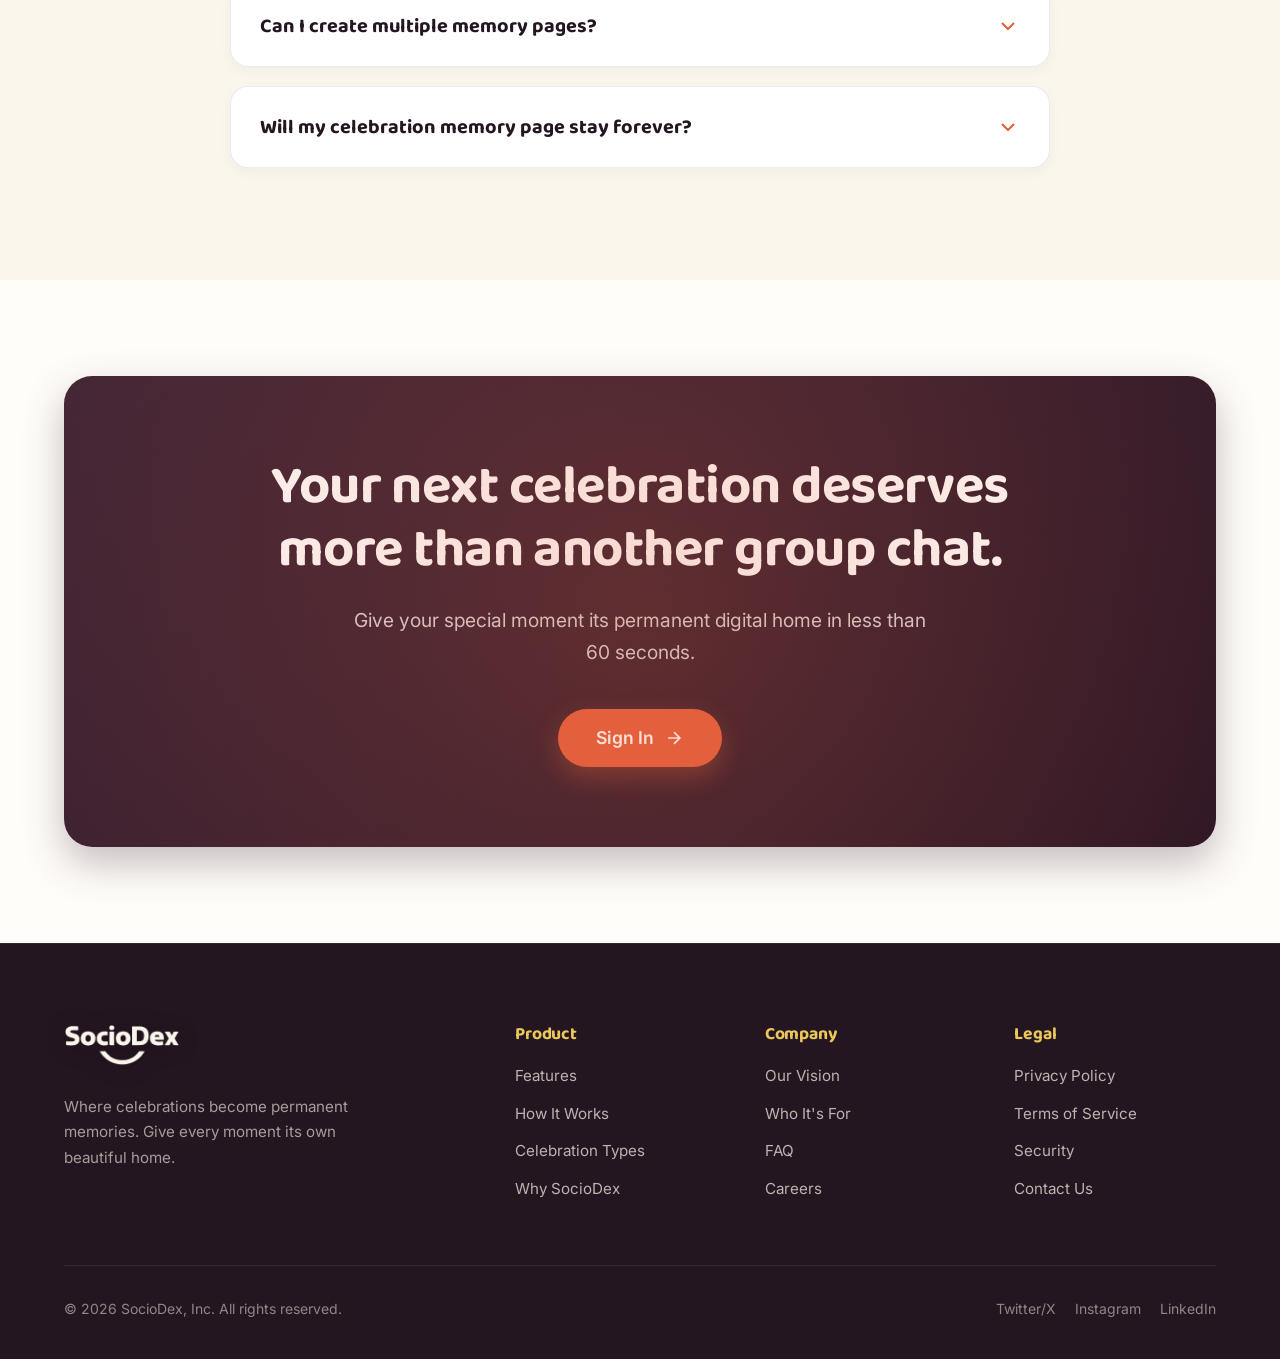
==== commit 58d84509: "Implement Bloom Memory Maker feature (/creator and public memory page /m/[slug]) with persistent sto" ====
--- a/index.html
+++ b/index.html
@@ -40,6 +40,9 @@
       </ul>
 
       <div class="nav-actions">
+        <a href="creator.html" class="btn btn-secondary" style="padding:0.6rem 1.1rem; font-size:0.875rem;">
+          ✨ Create Memory
+        </a>
         <button class="btn btn-primary btn-trigger-early-access">
           Sign In
           <svg class="btn-icon" viewBox="0 0 24 24" fill="none" stroke="currentColor" stroke-width="2">
